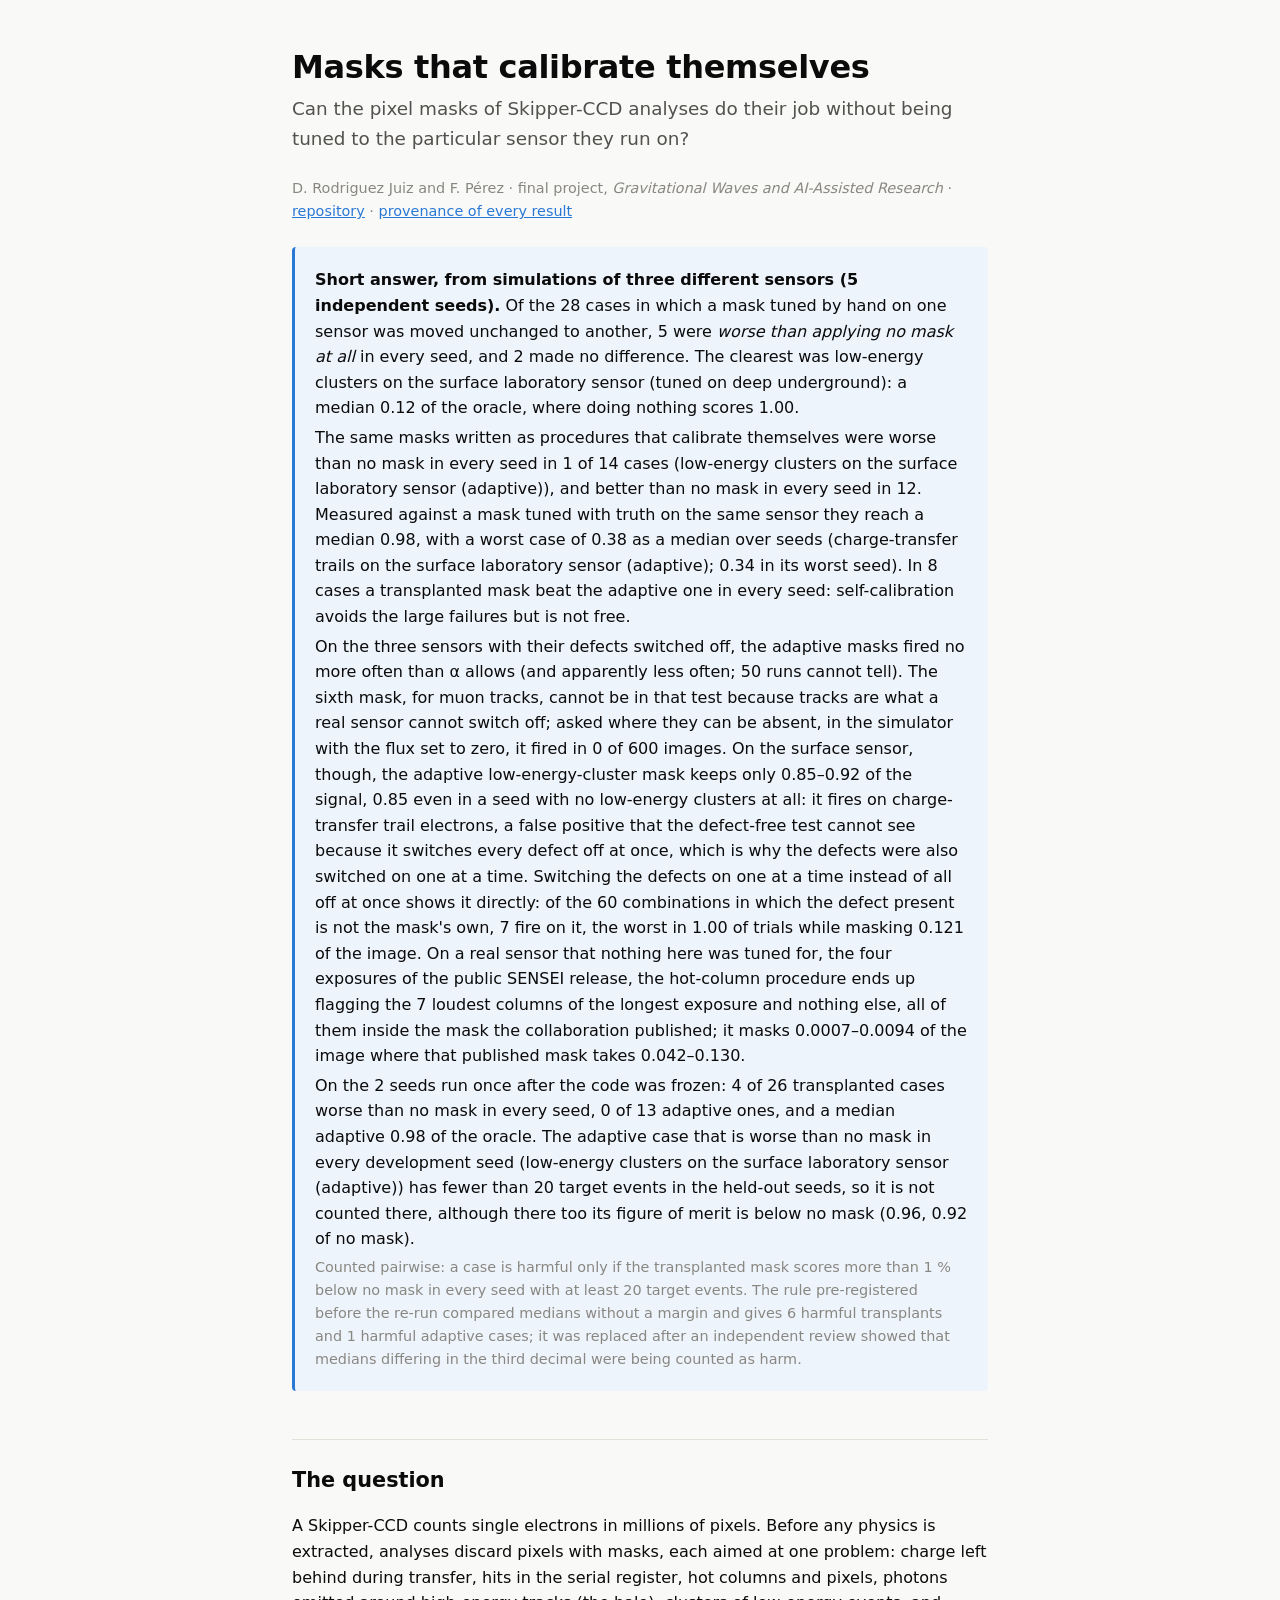
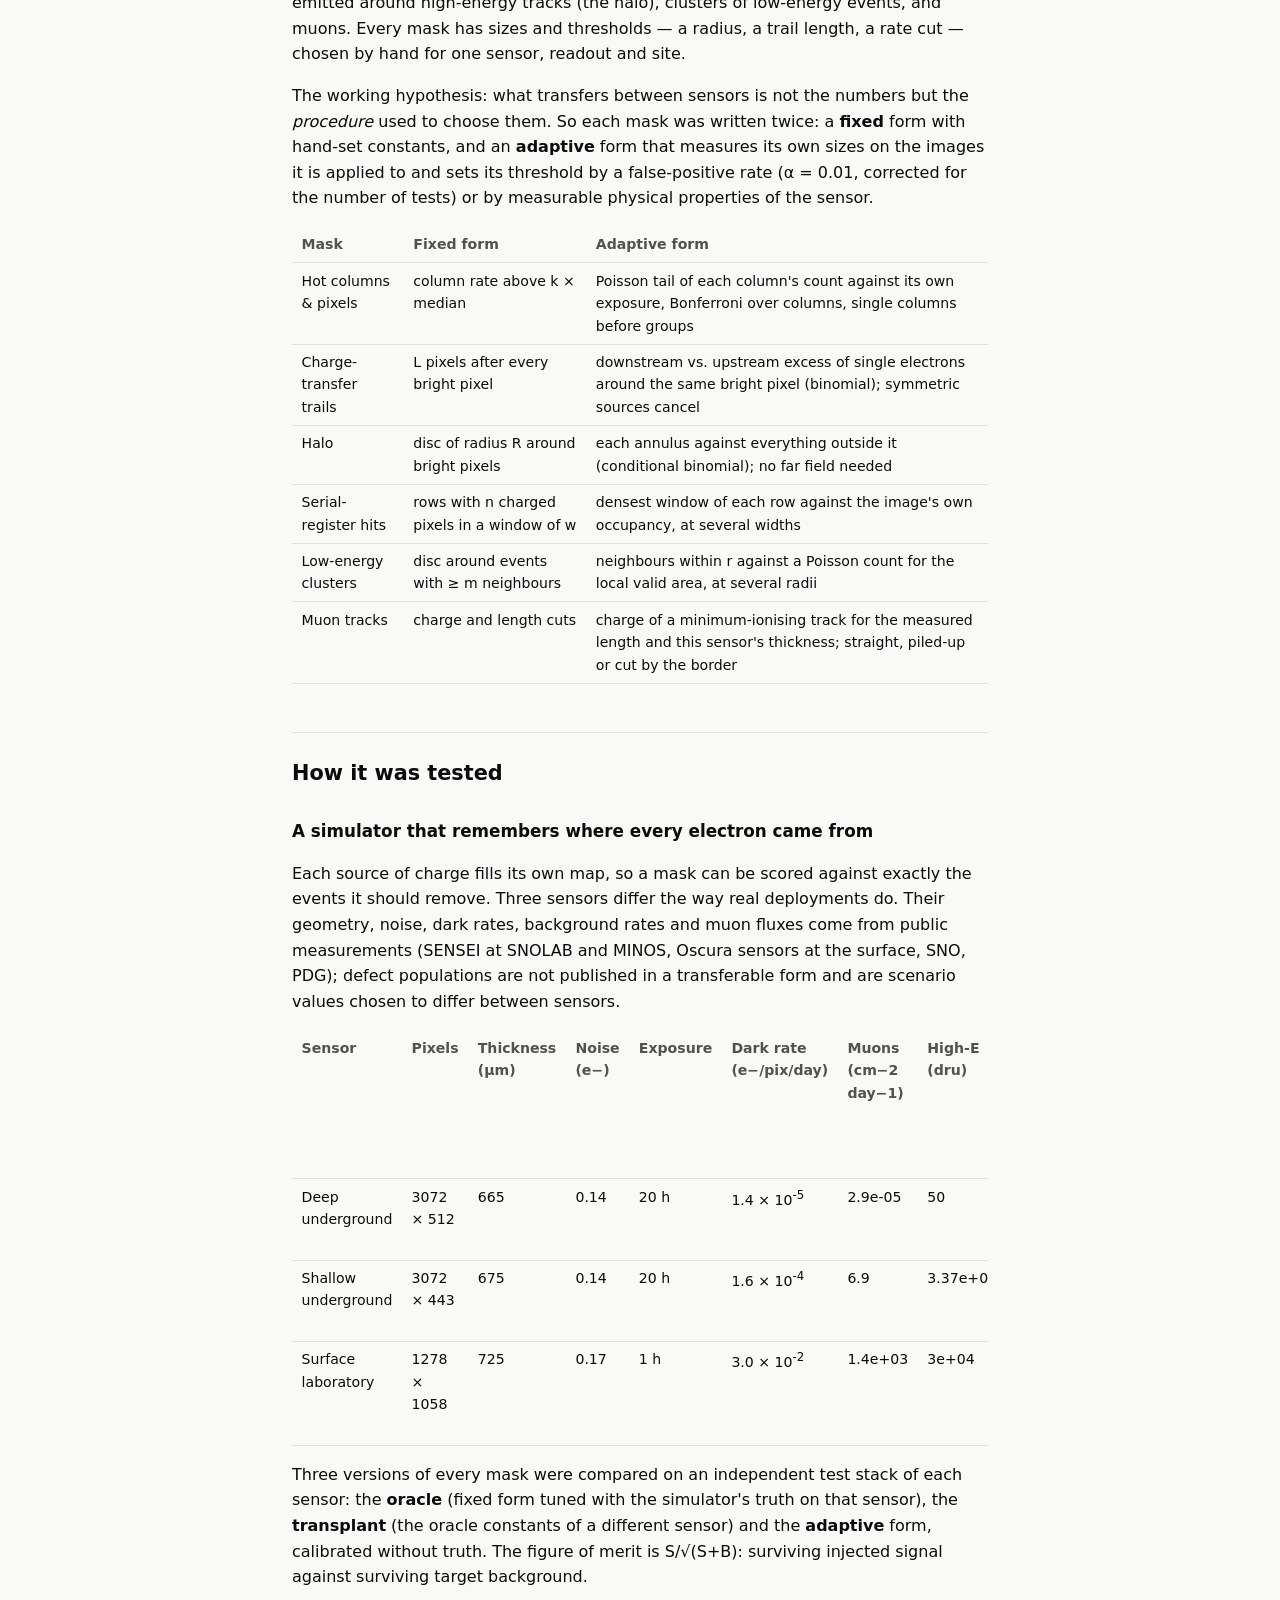
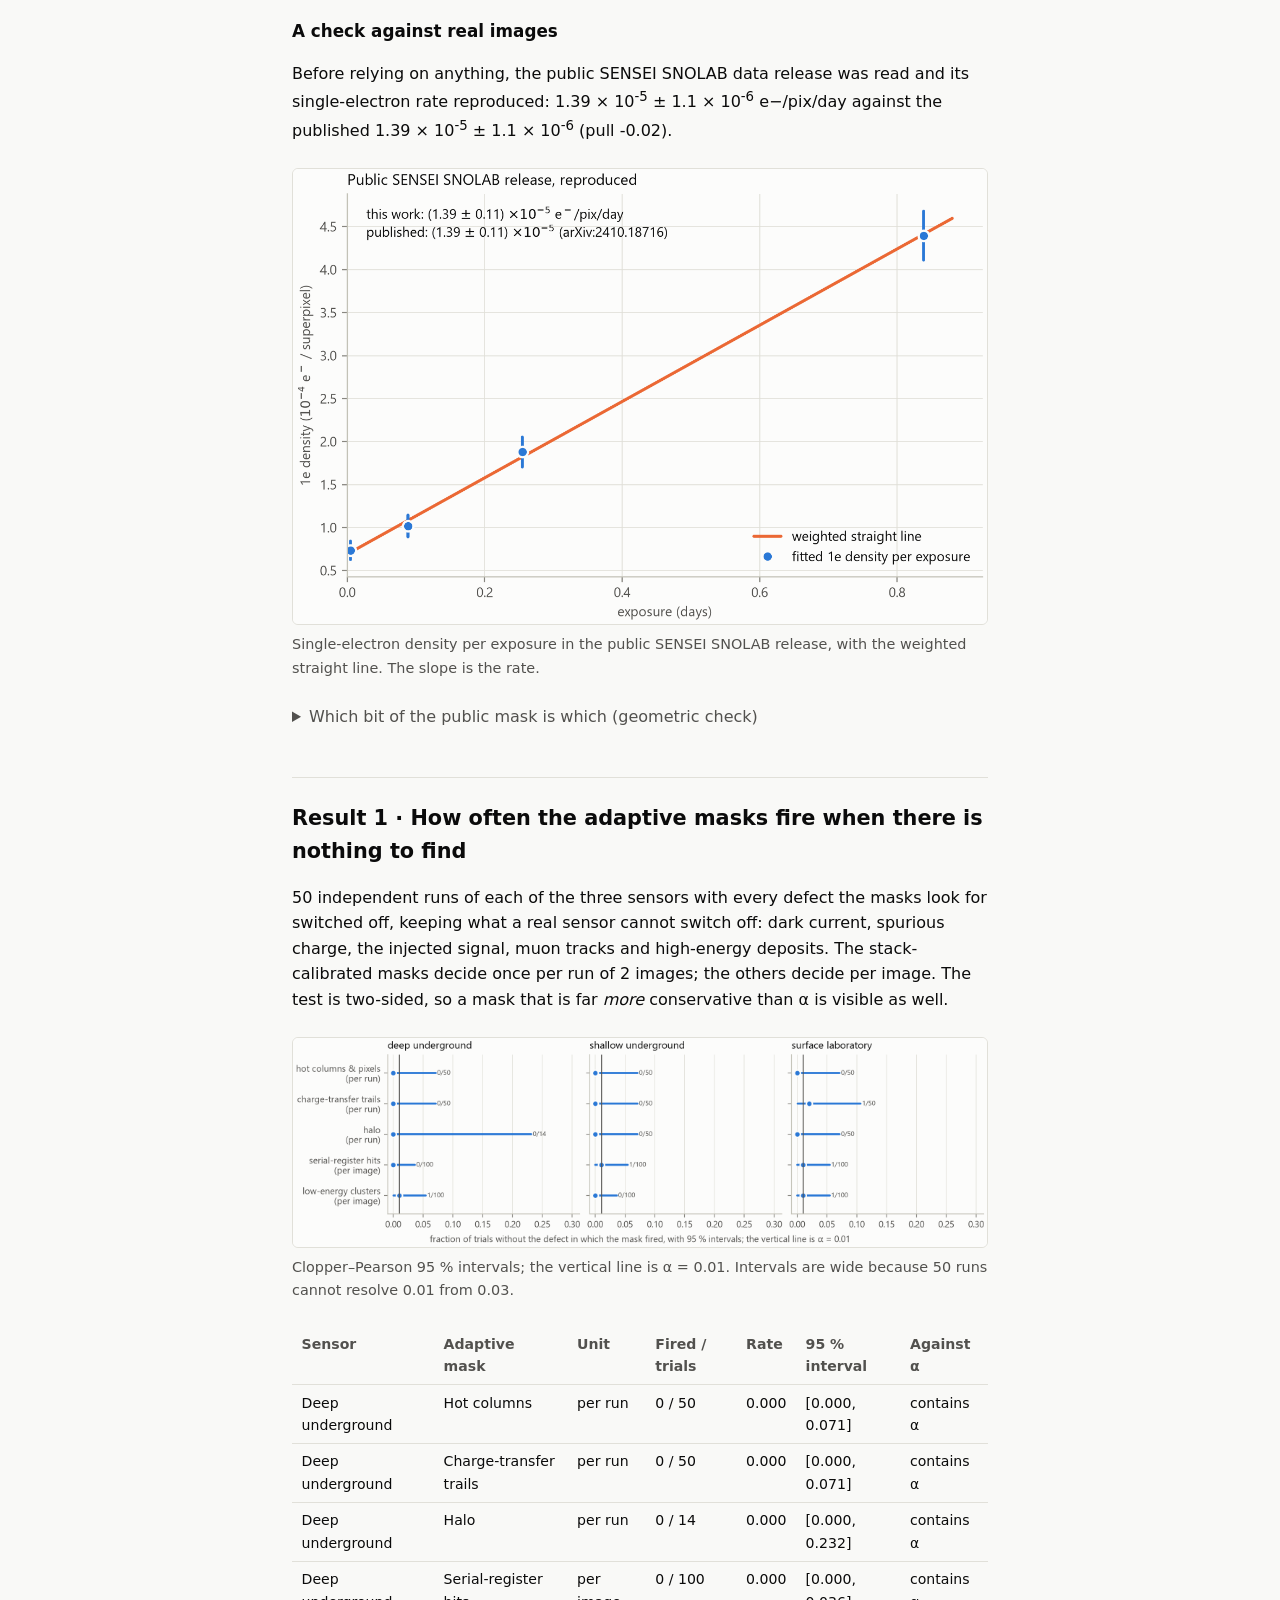
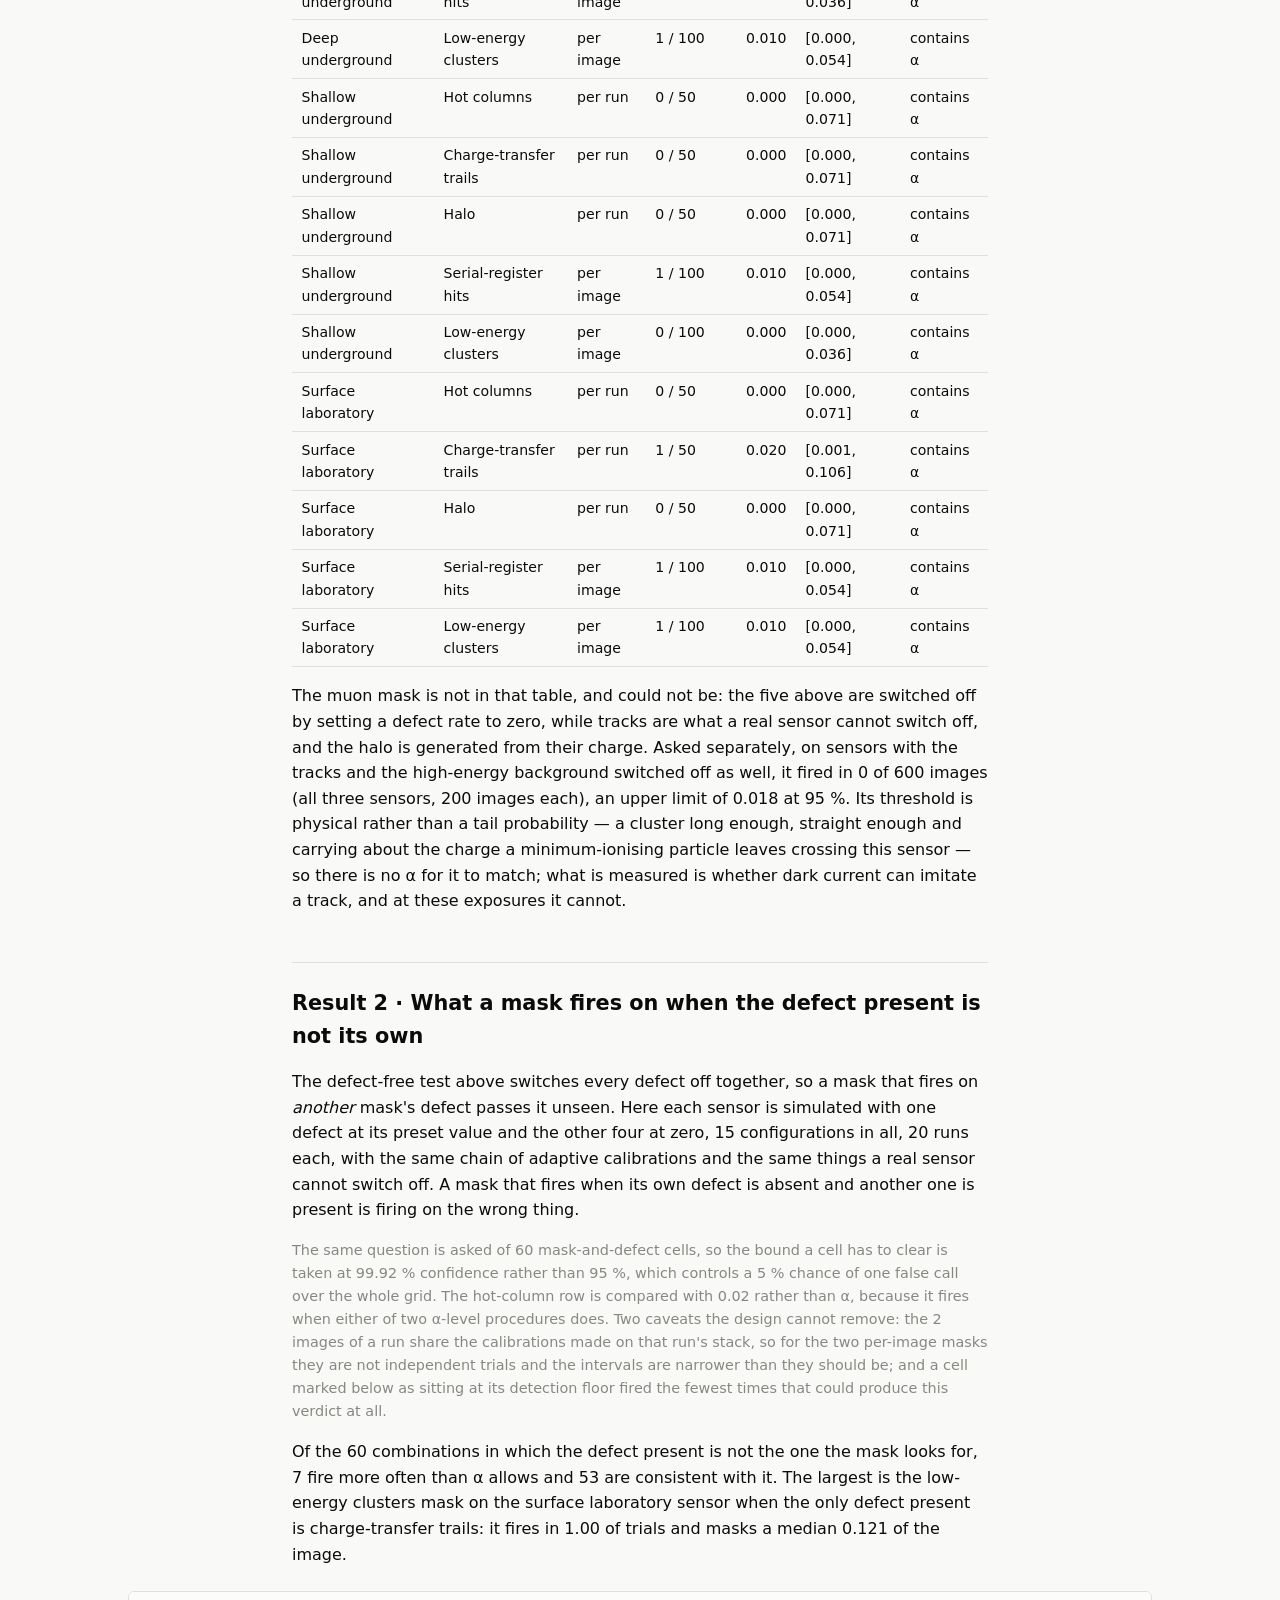
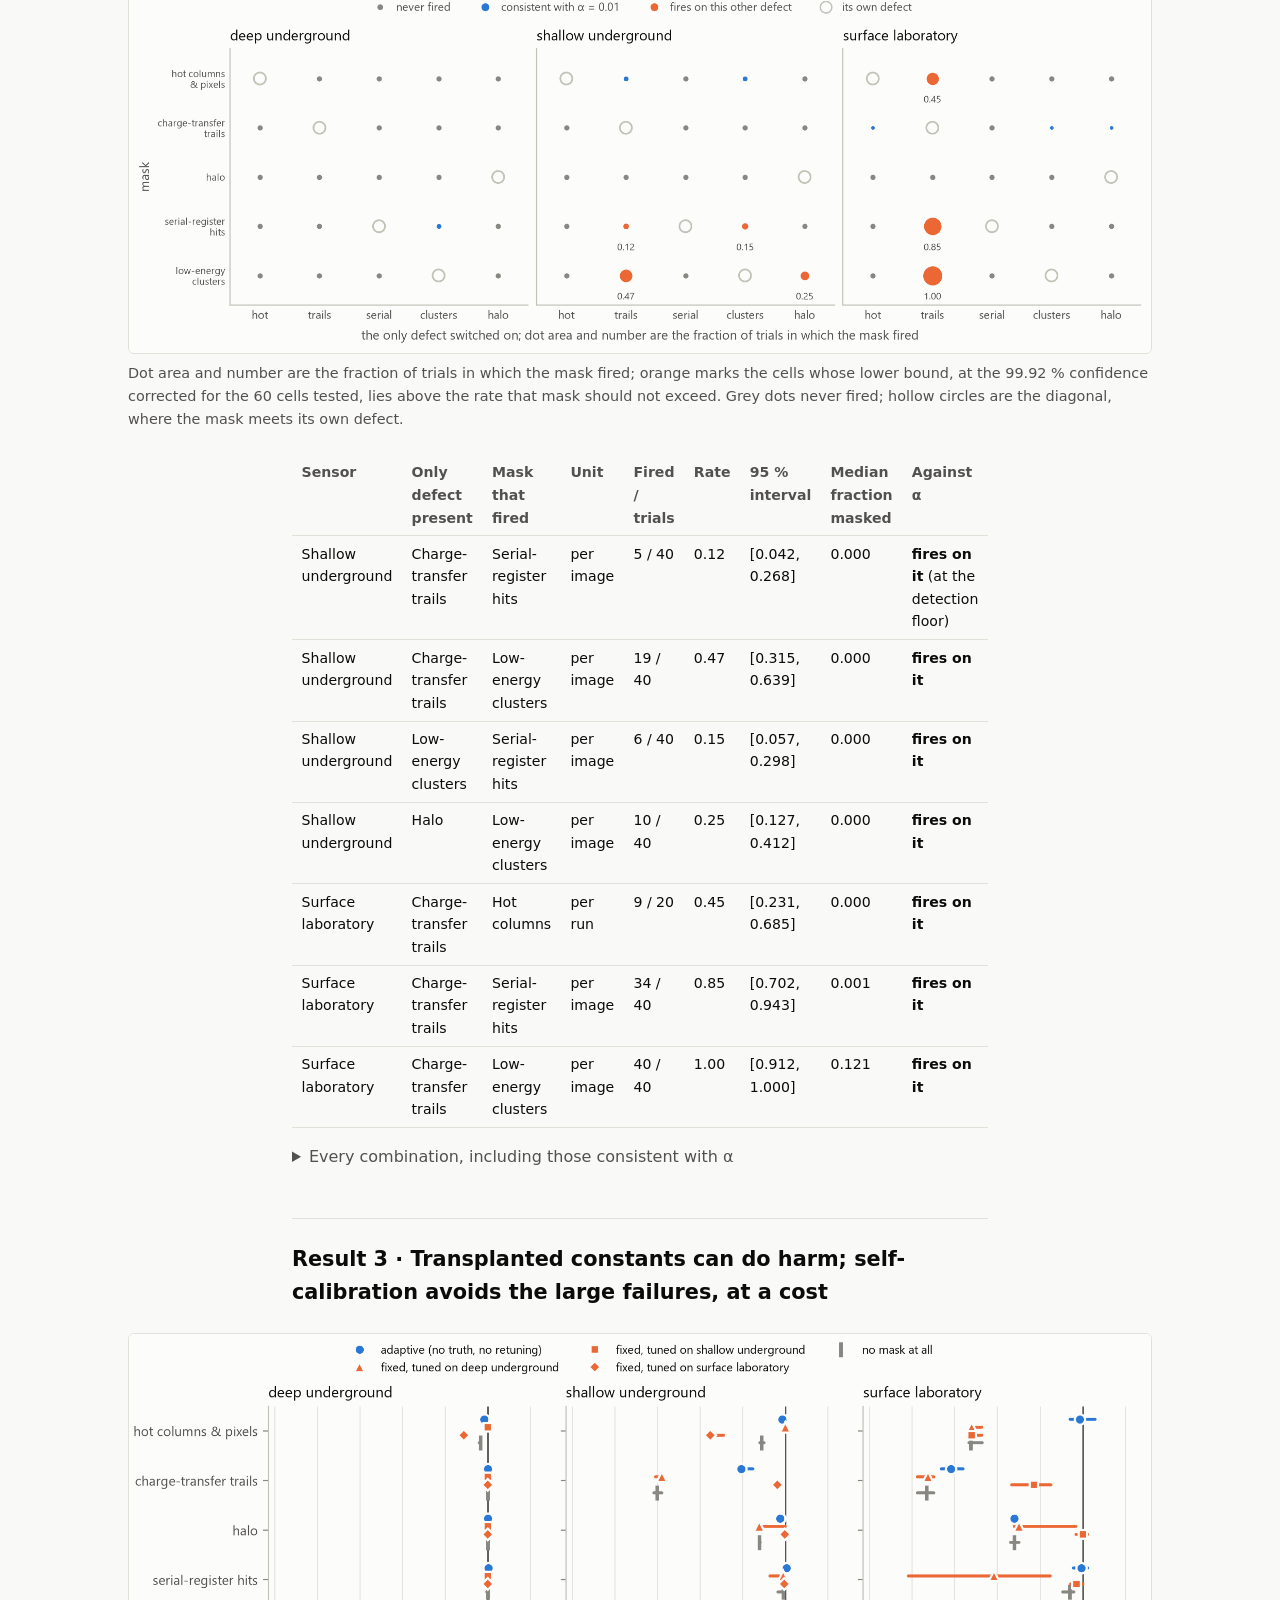
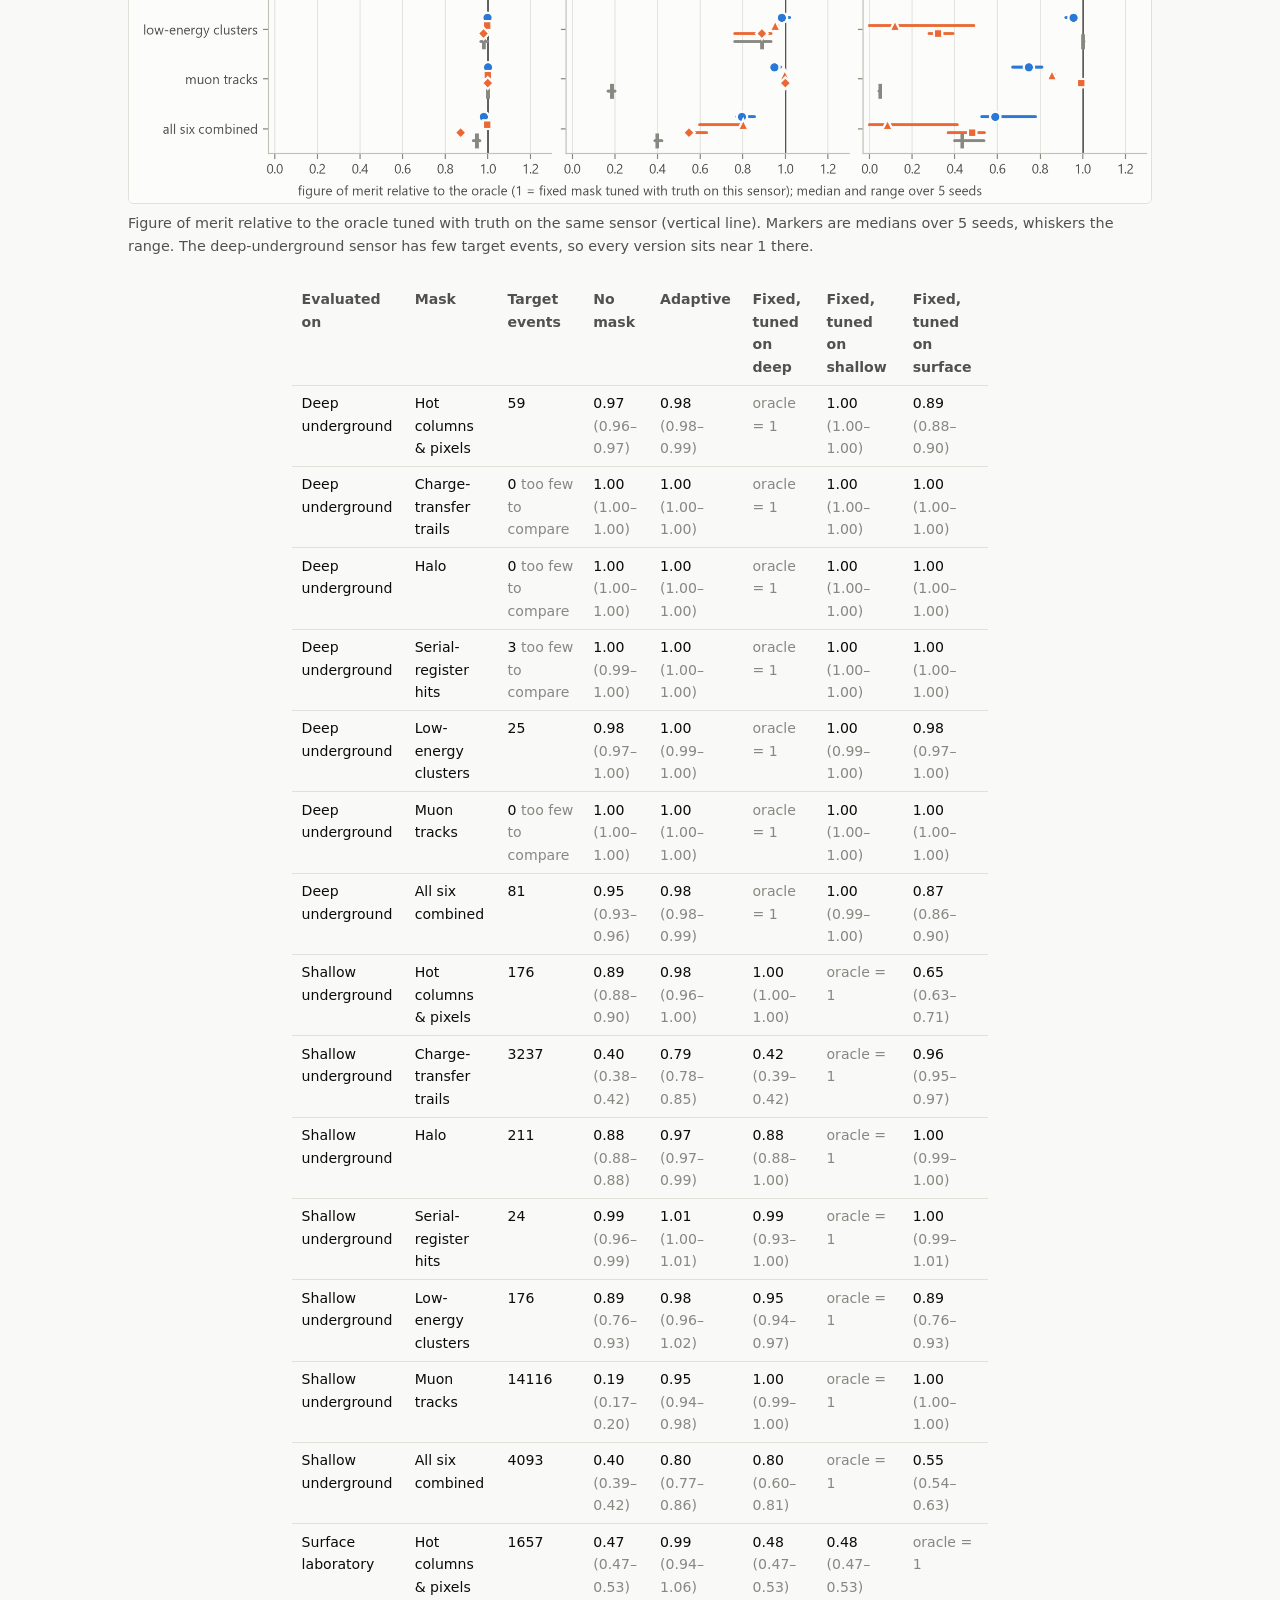
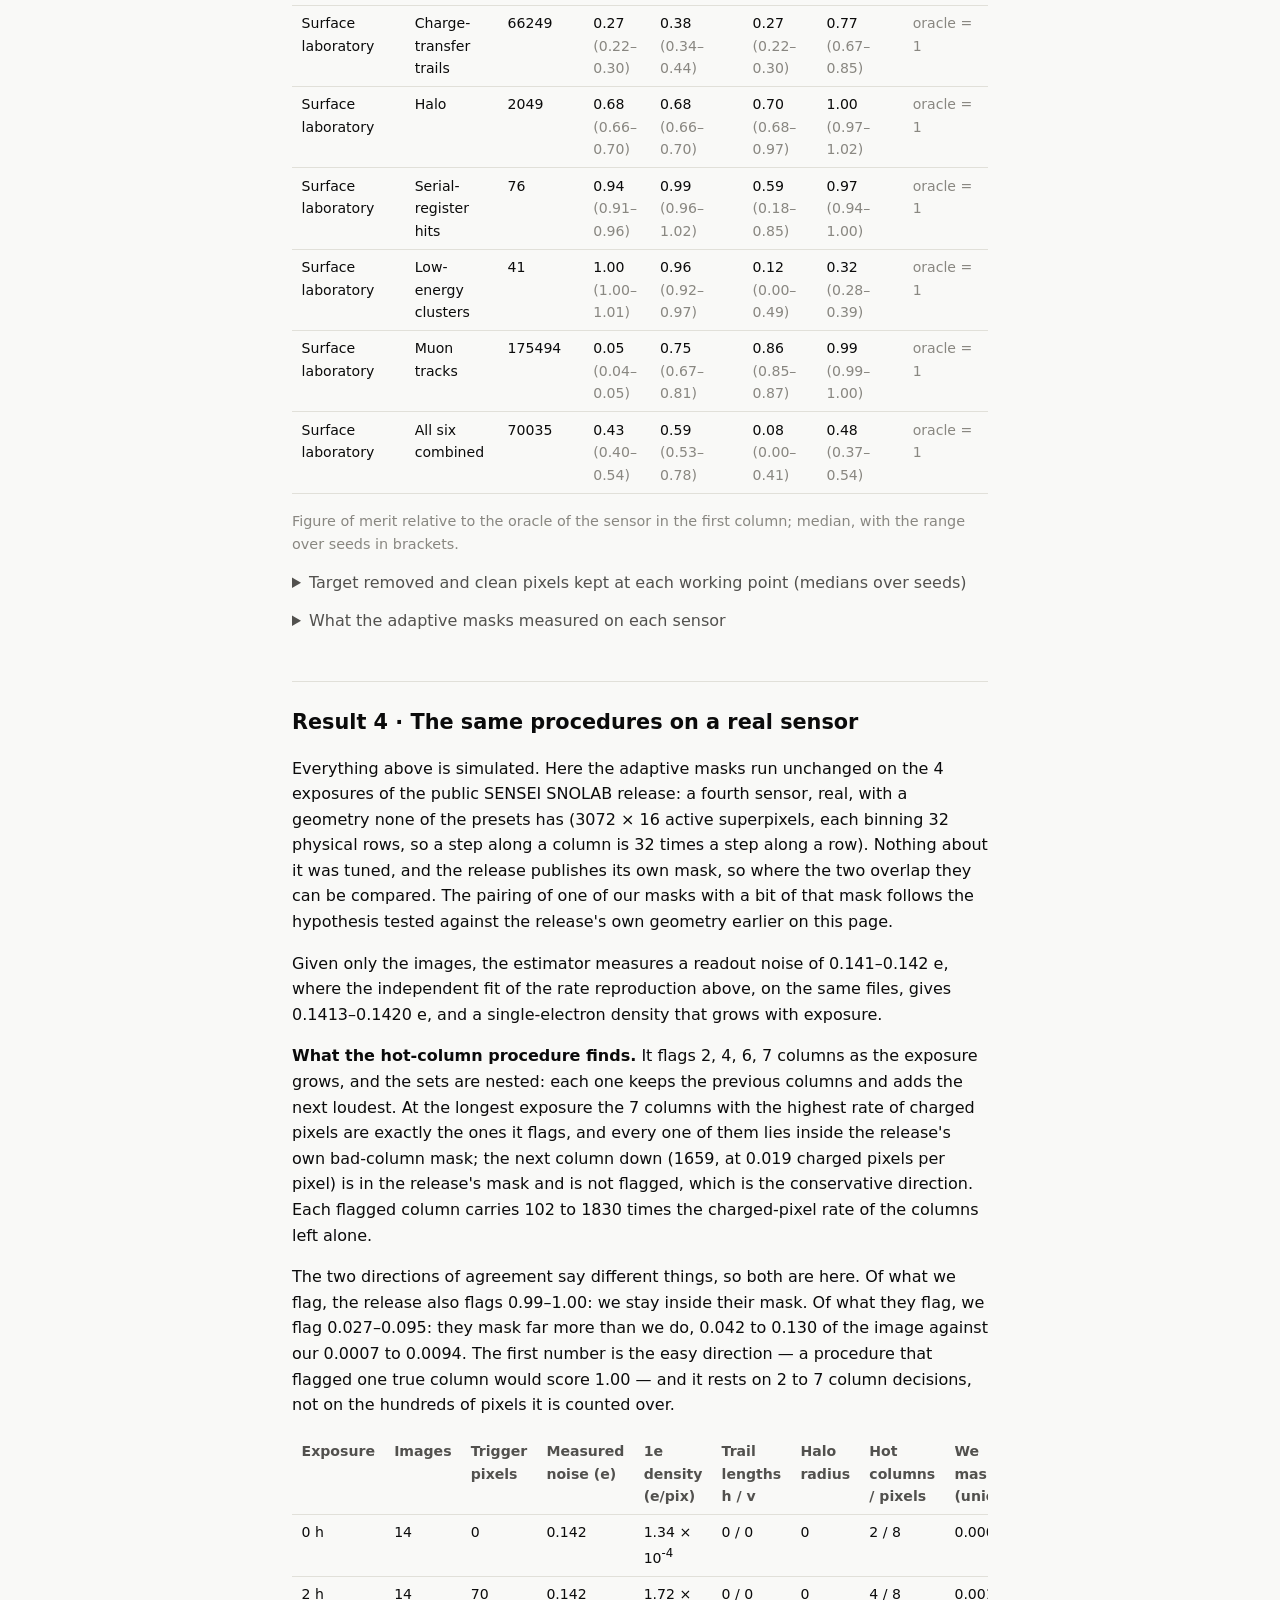
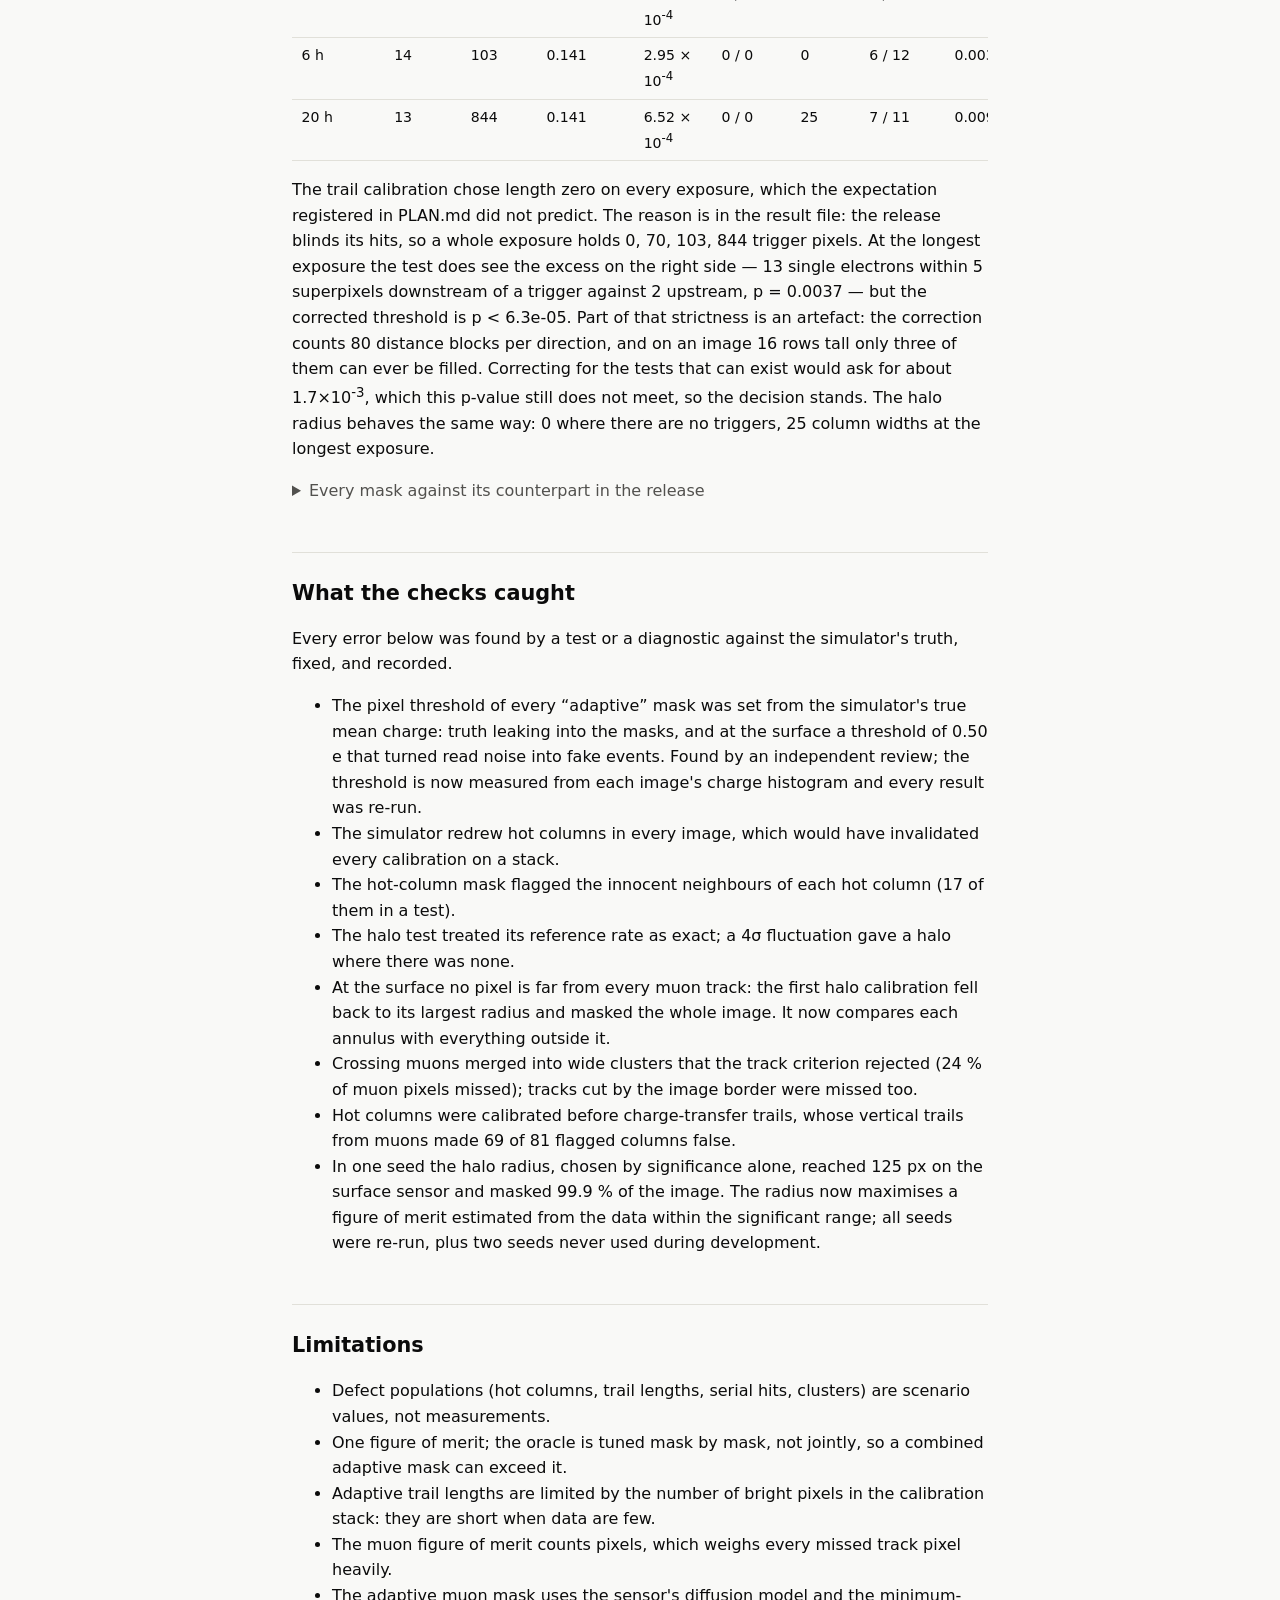
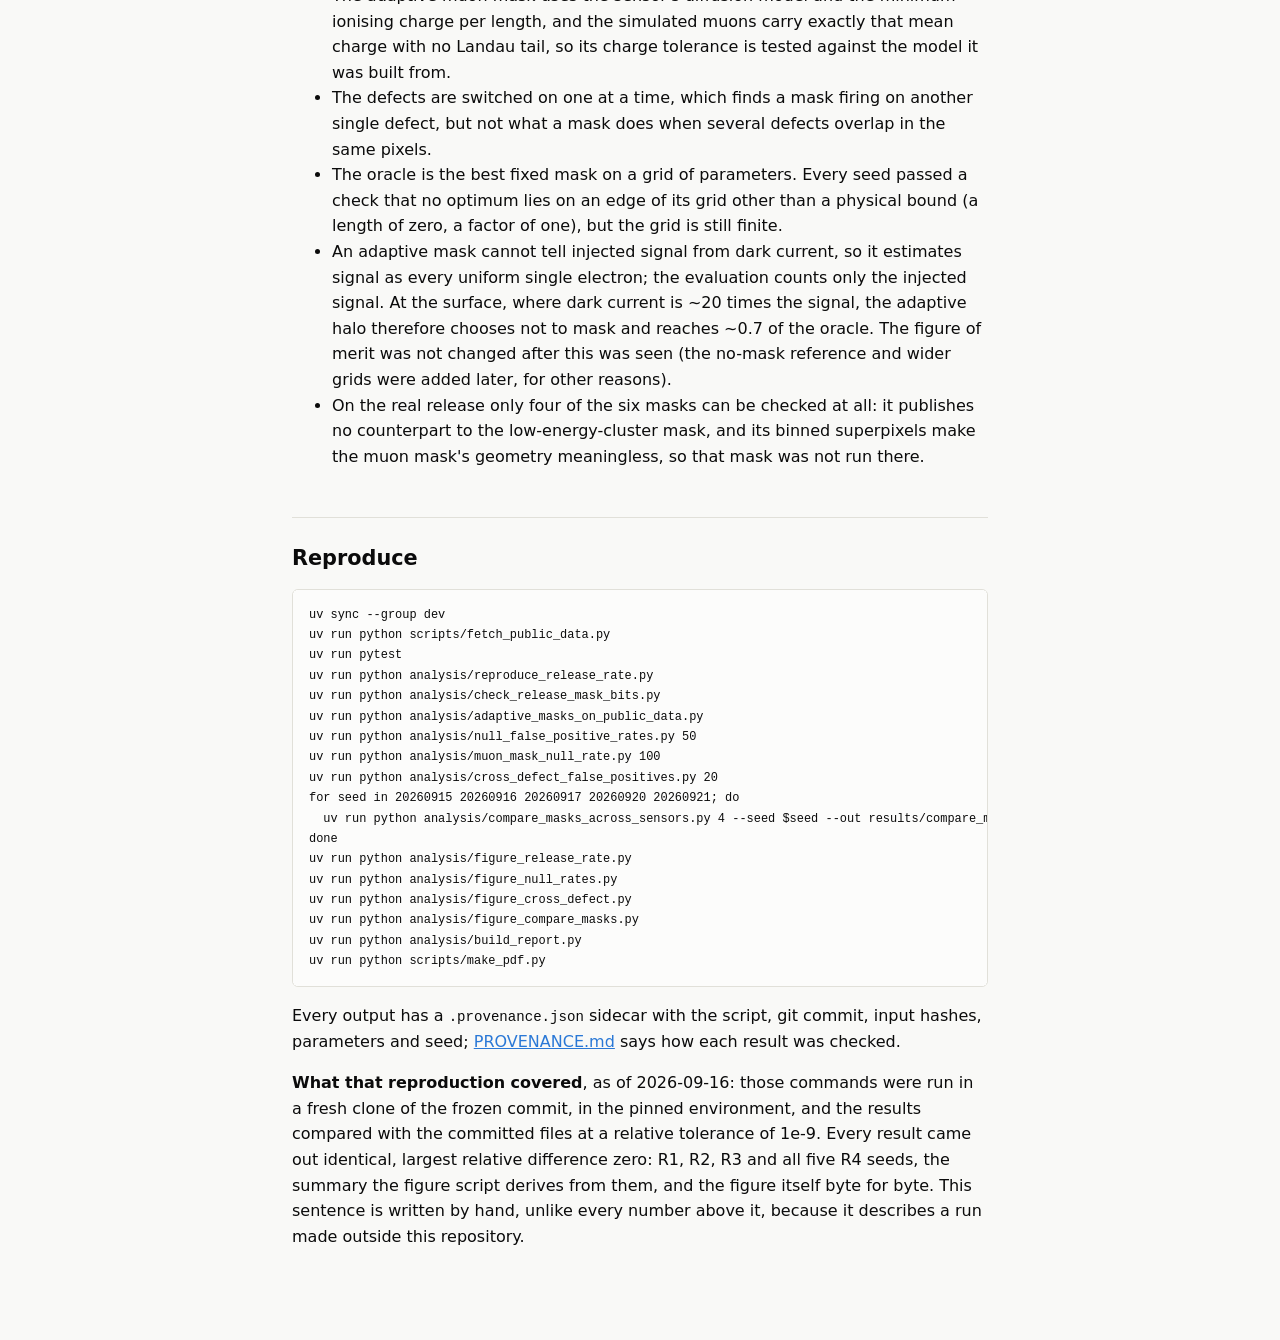
==== report/index.html @ 4a767f82 "The short answer includes the muon mask's null test Co-Authored-By: Claude Opus 5 <noreply@anthropic" ====
<!doctype html>
<html lang="en">
<head>
<meta charset="utf-8">
<meta name="viewport" content="width=device-width, initial-scale=1">
<title>Self-calibrating Skipper-CCD masks</title>
<style>
:root {
  --bg: #f9f9f7; --surface: #fcfcfb; --ink: #0b0b0b; --ink-2: #52514e; --muted: #898781;
  --rule: #e1e0d9; --accent: #2a78d6; --callout: #eef4fc;
  color-scheme: light;
}
@media (prefers-color-scheme: dark) {
  :root:not([data-theme="light"]) { --bg: #0d0d0d; --surface: #1a1a19; --ink: #ffffff; --ink-2: #c3c2b7;
    --muted: #898781; --rule: #2c2c2a; --accent: #3987e5; --callout: #16222f; color-scheme: dark; }
}
:root[data-theme="dark"] { --bg: #0d0d0d; --surface: #1a1a19; --ink: #ffffff; --ink-2: #c3c2b7;
  --muted: #898781; --rule: #2c2c2a; --accent: #3987e5; --callout: #16222f; color-scheme: dark; }
* { box-sizing: border-box; }
body { margin: 0; background: var(--bg); color: var(--ink);
  font: 16px/1.6 "Segoe UI", system-ui, -apple-system, "Helvetica Neue", sans-serif; }
main { max-width: 46rem; margin: 0 auto; padding-inline: 1.25rem; padding-block: 3rem 4rem; }
h1 { font-size: 2rem; line-height: 1.2; margin: 0 0 .5rem; letter-spacing: -0.01em; }
h2 { font-size: 1.3rem; margin: 3rem 0 .75rem; padding-top: 1.5rem; border-top: 1px solid var(--rule); }
h3 { font-size: 1.05rem; margin: 1.75rem 0 .5rem; }
p, li { color: var(--ink); }
.lede { font-size: 1.15rem; color: var(--ink-2); margin: 0 0 1.5rem; }
.meta { color: var(--muted); font-size: .9rem; }
.answer { background: var(--callout); border-left: 3px solid var(--accent); padding: 1rem 1.25rem;
  border-radius: 4px; margin: 1.5rem 0; }
.answer p { margin: .25rem 0; }
figure { margin: 1.5rem 0; }
figure img { width: 100%; height: auto; display: block; background: #fcfcfb; border-radius: 6px;
  border: 1px solid var(--rule); }
figcaption { color: var(--ink-2); font-size: .9rem; margin-top: .5rem; }
.wide { width: min(64rem, calc(100vw - 2.5rem)); margin-left: 50%; transform: translateX(-50%); }
.table-wrap { overflow-x: auto; margin: 1rem 0; }
table { border-collapse: collapse; width: 100%; font-size: .88rem; font-variant-numeric: tabular-nums; }
th, td { text-align: left; padding: .4rem .6rem; border-bottom: 1px solid var(--rule); vertical-align: top; }
th { color: var(--ink-2); font-weight: 600; }
.range { color: var(--muted); }
code { font-family: Consolas, "SFMono-Regular", Menlo, monospace; font-size: .88em; }
pre { background: var(--surface); border: 1px solid var(--rule); border-radius: 6px; padding: .9rem 1rem;
  overflow-x: auto; font-size: .85rem; line-height: 1.5; }
details { margin: .75rem 0; }
summary { cursor: pointer; color: var(--ink-2); }
a { color: var(--accent); }
@media print {
  body { background: #fff; font-size: 11pt; }
  main { max-width: none; padding: 0; }
  .wide { width: 100%; margin-left: 0; transform: none; }
  figure, table, .answer { break-inside: avoid; }
  h2 { break-after: avoid; }
  details { display: block; }
  details > summary { display: none; }
  @page { margin: 16mm 14mm; }
}
</style>
</head>
<body>
<main>
<header>
<h1>Masks that calibrate themselves</h1>
<p class="lede">Can the pixel masks of Skipper-CCD analyses do their job without being tuned to the particular sensor they run on?</p>
<p class="meta">D. Rodriguez Juiz and F. P&eacute;rez &middot; final project, <em>Gravitational Waves and AI-Assisted Research</em> &middot;
<a href="https://github.com/delfinarj/GW-AI-final-project">repository</a> &middot; <a href="https://github.com/delfinarj/GW-AI-final-project/blob/main/PROVENANCE.md">provenance of every result</a></p>
</header>

<div class="answer">
<p><strong>Short answer, from simulations of three different sensors (5 independent seeds).</strong>
Of the 28 cases in which a mask tuned by hand on one sensor was moved unchanged to another,
5 were <em>worse than applying no mask at all</em> in every seed, and
2 made no difference. The clearest was low-energy clusters on the surface laboratory sensor (tuned on deep underground): a median 0.12 of the oracle, where doing nothing scores 1.00.</p>
<p>The same masks written as procedures that calibrate themselves were worse than no mask in every seed in 1 of 14 cases (low-energy clusters on the surface laboratory sensor (adaptive)), and better than no mask in every seed in 12. Measured against
a mask tuned with truth on the same sensor they reach a median 0.98, with a worst
case of 0.38 as a median over seeds (charge-transfer trails on the surface laboratory sensor (adaptive); 0.34 in its worst seed). In 8 cases a transplanted mask beat the adaptive one in every
seed: self-calibration avoids the large failures but is not free.</p>
<p>On the three sensors with their defects switched off, the adaptive masks fired no more often than
&alpha; allows (and apparently less often; 50 runs cannot tell). The sixth mask, for muon tracks, cannot be in that test because tracks are what a real sensor cannot switch off; asked where they can be absent, in the simulator with the flux set to zero, it fired in 0 of 600 images. On the surface sensor, though, the adaptive low-energy-cluster mask keeps only 0.85&ndash;0.92 of the signal, 0.85 even in a seed with no low-energy clusters at all: it fires on charge-transfer trail electrons, a false positive that the defect-free test cannot see because it switches every defect off at once, which is why the defects were also switched on one at a time. Switching the defects on one at a time instead of all off at once shows it directly: of the 60 combinations in which the defect present is not the mask's own, 7 fire on it, the worst in 1.00 of trials while masking 0.121 of the image. On a real sensor that nothing here was tuned for, the four exposures of the public SENSEI release, the hot-column procedure ends up flagging the 7 loudest columns of the longest exposure and nothing else, all of them inside the mask the collaboration published; it masks 0.0007&ndash;0.0094 of the image where that published mask takes 0.042&ndash;0.130.</p>
<p>On the 2 seeds run once after the code was frozen: 4 of 26 transplanted cases worse than no mask in every seed, 0 of 13 adaptive ones, and a median adaptive 0.98 of the oracle. The adaptive case that is worse than no mask in every development seed (low-energy clusters on the surface laboratory sensor (adaptive)) has fewer than 20 target events in the held-out seeds, so it is not counted there, although there too its figure of merit is below no mask (0.96, 0.92 of no mask).</p>
<p class="meta">Counted pairwise: a case is harmful only if the transplanted mask scores more than 1 % below no mask in every seed with at least 20 target events. The rule pre-registered before the re-run compared medians without a margin and gives 6 harmful transplants and 1 harmful adaptive cases; it was replaced after an independent review showed that medians differing in the third decimal were being counted as harm.</p>
</div>

<h2>The question</h2>
<p>A Skipper-CCD counts single electrons in millions of pixels. Before any physics is extracted, analyses discard pixels
with masks, each aimed at one problem: charge left behind during transfer, hits in the serial register, hot columns and
pixels, photons emitted around high-energy tracks (the halo), clusters of low-energy events, and muons. Every mask has sizes
and thresholds &mdash; a radius, a trail length, a rate cut &mdash; chosen by hand for one sensor, readout and site.</p>
<p>The working hypothesis: what transfers between sensors is not the numbers but the <em>procedure</em> used to choose
them. So each mask was written twice: a <strong>fixed</strong> form with hand-set constants, and an <strong>adaptive</strong>
form that measures its own sizes on the images it is applied to and sets its threshold by a false-positive rate
(&alpha; = 0.01, corrected for the number of tests) or by measurable physical properties of the sensor.</p>
<div class='table-wrap'><table class=''><thead><tr><th scope='col'>Mask</th><th scope='col'>Fixed form</th><th scope='col'>Adaptive form</th></tr></thead><tbody><tr><td>Hot columns & pixels</td><td>column rate above k &times; median</td><td>Poisson tail of each column's count against its own exposure, Bonferroni over columns, single columns before groups</td></tr><tr><td>Charge-transfer trails</td><td>L pixels after every bright pixel</td><td>downstream vs. upstream excess of single electrons around the same bright pixel (binomial); symmetric sources cancel</td></tr><tr><td>Halo</td><td>disc of radius R around bright pixels</td><td>each annulus against everything outside it (conditional binomial); no far field needed</td></tr><tr><td>Serial-register hits</td><td>rows with n charged pixels in a window of w</td><td>densest window of each row against the image's own occupancy, at several widths</td></tr><tr><td>Low-energy clusters</td><td>disc around events with &ge; m neighbours</td><td>neighbours within r against a Poisson count for the local valid area, at several radii</td></tr><tr><td>Muon tracks</td><td>charge and length cuts</td><td>charge of a minimum-ionising track for the measured length and this sensor's thickness; straight, piled-up or cut by the border</td></tr></tbody></table></div>

<h2>How it was tested</h2>
<h3>A simulator that remembers where every electron came from</h3>
<p>Each source of charge fills its own map, so a mask can be scored against exactly the events it should remove.
Three sensors differ the way real deployments do. Their geometry, noise, dark rates, background rates and muon fluxes come
from public measurements (SENSEI at SNOLAB and MINOS, Oscura sensors at the surface, SNO, PDG); defect populations are not
published in a transferable form and are scenario values chosen to differ between sensors.</p>
<div class='table-wrap'><table class=''><thead><tr><th scope='col'>Sensor</th><th scope='col'>Pixels</th><th scope='col'>Thickness (&micro;m)</th><th scope='col'>Noise (e&minus;)</th><th scope='col'>Exposure</th><th scope='col'>Dark rate (e&minus;/pix/day)</th><th scope='col'>Muons (cm&minus;2 day&minus;1)</th><th scope='col'>High-E (dru)</th><th scope='col'>Halo &micro;m / trail px / hot cols</th></tr></thead><tbody><tr><td>Deep underground</td><td>3072 &times; 512</td><td>665</td><td>0.14</td><td>20 h</td><td>1.4 &times; 10<sup>-5</sup></td><td>2.9e-05</td><td>50</td><td>100 / 30 / 4</td></tr><tr><td>Shallow underground</td><td>3072 &times; 443</td><td>675</td><td>0.14</td><td>20 h</td><td>1.6 &times; 10<sup>-4</sup></td><td>6.9</td><td>3.37e+03</td><td>150 / 60 / 10</td></tr><tr><td>Surface laboratory</td><td>1278 &times; 1058</td><td>725</td><td>0.17</td><td>1 h</td><td>3.0 &times; 10<sup>-2</sup></td><td>1.4e+03</td><td>3e+04</td><td>250 / 100 / 25</td></tr></tbody></table></div>
<p>Three versions of every mask were compared on an independent test stack of each sensor: the <strong>oracle</strong>
(fixed form tuned with the simulator's truth on that sensor), the <strong>transplant</strong> (the oracle constants of a
different sensor) and the <strong>adaptive</strong> form, calibrated without truth. The figure of merit is S/&radic;(S+B):
surviving injected signal against surviving target background.</p>

<h3>A check against real images</h3>
<p>Before relying on anything, the public SENSEI SNOLAB data release was read and its single-electron rate reproduced:
1.39 &times; 10<sup>-5</sup> &plusmn; 1.1 &times; 10<sup>-6</sup> e&minus;/pix/day against the published
1.39 &times; 10<sup>-5</sup> &plusmn; 1.1 &times; 10<sup>-6</sup> (pull -0.02).</p>
<figure><img src='figures/release_rate.png' alt='Single-electron density against exposure for four exposures of the public SENSEI release, on a straight line whose slope reproduces the published rate.' loading='lazy'><figcaption>Single-electron density per exposure in the public SENSEI SNOLAB release, with the weighted straight line. The slope is the rate.</figcaption></figure>
<details><summary>Which bit of the public mask is which (geometric check)</summary>
<p>The release names its masks but not their bits. Each mask leaves a signature independent of its parameters; the bit
order was checked against them. The noisy-row bit never appears in the active area, so it is not verified.</p>
<div class='table-wrap'><table class=''><thead><tr><th scope='col'>Bit</th><th scope='col'>Name (hypothesis)</th><th scope='col'>Fraction in whole columns</th><th scope='col'>Bright pixel upstream / only downstream</th><th scope='col'>Median distance to &gt;100 e (px)</th></tr></thead><tbody><tr><td>0x1</td><td>neighbour</td><td>0.06</td><td>0.15 / 0.06</td><td>inf</td></tr><tr><td>0x4</td><td>bleeding</td><td>0.05</td><td>1.00 / 0.00</td><td>104</td></tr><tr><td>0x8</td><td>halo</td><td>0.00</td><td>0.20 / 0.18</td><td>51</td></tr><tr><td>0x10</td><td>crosstalk</td><td>0.01</td><td>0.07 / 0.00</td><td>inf</td></tr><tr><td>0x40</td><td>edge</td><td>1.00</td><td>0.02 / 0.04</td><td>inf</td></tr><tr><td>0x200</td><td>bad pixel</td><td>0.00</td><td>0.04 / 0.01</td><td>inf</td></tr><tr><td>0x400</td><td>bad column</td><td>1.00</td><td>0.04 / 0.02</td><td>inf</td></tr></tbody></table></div>
</details>

<h2>Result 1 &middot; How often the adaptive masks fire when there is nothing to find</h2>
<p>50 independent runs of each of the three sensors with every defect the masks look for switched
off, keeping what a real sensor cannot switch off: dark current, spurious charge, the injected signal, muon tracks
and high-energy deposits. The stack-calibrated masks decide once per run of 2 images; the
others decide per image. The test is two-sided, so a mask that is far <em>more</em> conservative than &alpha; is
visible as well.</p>
<figure><img src='figures/null_rates.png' alt='For each sensor and mask, the fraction of trials without the defect in which the mask fired, with 95 percent intervals, against alpha equal to 0.01.' loading='lazy'><figcaption>Clopper&ndash;Pearson 95 % intervals; the vertical line is &alpha; = 0.01. Intervals are wide because 50 runs cannot resolve 0.01 from 0.03.</figcaption></figure>
<div class='table-wrap'><table class=''><thead><tr><th scope='col'>Sensor</th><th scope='col'>Adaptive mask</th><th scope='col'>Unit</th><th scope='col'>Fired / trials</th><th scope='col'>Rate</th><th scope='col'>95 % interval</th><th scope='col'>Against &alpha;</th></tr></thead><tbody><tr><td>Deep underground</td><td>Hot columns</td><td>per run</td><td>0 / 50</td><td>0.000</td><td>[0.000, 0.071]</td><td>contains &alpha;</td></tr><tr><td>Deep underground</td><td>Charge-transfer trails</td><td>per run</td><td>0 / 50</td><td>0.000</td><td>[0.000, 0.071]</td><td>contains &alpha;</td></tr><tr><td>Deep underground</td><td>Halo</td><td>per run</td><td>0 / 14</td><td>0.000</td><td>[0.000, 0.232]</td><td>contains &alpha;</td></tr><tr><td>Deep underground</td><td>Serial-register hits</td><td>per image</td><td>0 / 100</td><td>0.000</td><td>[0.000, 0.036]</td><td>contains &alpha;</td></tr><tr><td>Deep underground</td><td>Low-energy clusters</td><td>per image</td><td>1 / 100</td><td>0.010</td><td>[0.000, 0.054]</td><td>contains &alpha;</td></tr><tr><td>Shallow underground</td><td>Hot columns</td><td>per run</td><td>0 / 50</td><td>0.000</td><td>[0.000, 0.071]</td><td>contains &alpha;</td></tr><tr><td>Shallow underground</td><td>Charge-transfer trails</td><td>per run</td><td>0 / 50</td><td>0.000</td><td>[0.000, 0.071]</td><td>contains &alpha;</td></tr><tr><td>Shallow underground</td><td>Halo</td><td>per run</td><td>0 / 50</td><td>0.000</td><td>[0.000, 0.071]</td><td>contains &alpha;</td></tr><tr><td>Shallow underground</td><td>Serial-register hits</td><td>per image</td><td>1 / 100</td><td>0.010</td><td>[0.000, 0.054]</td><td>contains &alpha;</td></tr><tr><td>Shallow underground</td><td>Low-energy clusters</td><td>per image</td><td>0 / 100</td><td>0.000</td><td>[0.000, 0.036]</td><td>contains &alpha;</td></tr><tr><td>Surface laboratory</td><td>Hot columns</td><td>per run</td><td>0 / 50</td><td>0.000</td><td>[0.000, 0.071]</td><td>contains &alpha;</td></tr><tr><td>Surface laboratory</td><td>Charge-transfer trails</td><td>per run</td><td>1 / 50</td><td>0.020</td><td>[0.001, 0.106]</td><td>contains &alpha;</td></tr><tr><td>Surface laboratory</td><td>Halo</td><td>per run</td><td>0 / 50</td><td>0.000</td><td>[0.000, 0.071]</td><td>contains &alpha;</td></tr><tr><td>Surface laboratory</td><td>Serial-register hits</td><td>per image</td><td>1 / 100</td><td>0.010</td><td>[0.000, 0.054]</td><td>contains &alpha;</td></tr><tr><td>Surface laboratory</td><td>Low-energy clusters</td><td>per image</td><td>1 / 100</td><td>0.010</td><td>[0.000, 0.054]</td><td>contains &alpha;</td></tr></tbody></table></div>
<p>The muon mask is not in that table, and could not be: the five above are switched off by setting a defect rate to zero, while tracks are what a real sensor cannot switch off, and the halo is generated from their charge. Asked separately, on sensors with the tracks and the high-energy background switched off as well, it fired in 0 of 600 images (all three sensors, 200 images each), an upper limit of 0.018 at 95 %. Its threshold is physical rather than a tail probability &mdash; a cluster long enough, straight enough and carrying about the charge a minimum-ionising particle leaves crossing this sensor &mdash; so there is no &alpha; for it to match; what is measured is whether dark current can imitate a track, and at these exposures it cannot.</p>

<h2>Result 2 &middot; What a mask fires on when the defect present is not its own</h2>
<p>The defect-free test above switches every defect off together, so a mask that fires on <em>another</em> mask's defect passes it
unseen. Here each sensor is simulated with one defect at its preset value and the other four at zero,
15 configurations in all, 20 runs each, with the same chain of adaptive
calibrations and the same things a real sensor cannot switch off. A mask that fires when its own defect is absent
and another one is present is firing on the wrong thing.</p>
<p class="meta">The same question is asked of 60 mask-and-defect cells, so the bound a cell has
to clear is taken at 99.92 % confidence rather than 95 %, which
controls a 5 % chance of one false call over the whole grid. The hot-column row
is compared with 0.02 rather than &alpha;, because it fires when either of two &alpha;-level
procedures does. Two caveats the design cannot remove: the 2 images of a run share the
calibrations made on that run's stack, so for the two per-image masks they are not independent trials and the
intervals are narrower than they should be; and a cell marked below as sitting at its detection floor fired the
fewest times that could produce this verdict at all.</p>
<p>Of the 60 combinations in which the defect present is not the one the mask looks for, 7 fire more often than &alpha; allows and 53 are consistent with it. The largest is the low-energy clusters mask on the surface laboratory sensor when the only defect present is charge-transfer trails: it fires in 1.00 of trials and masks a median 0.121 of the image.</p>
<div class="wide">
<figure><img src='figures/cross_defect.png' alt='For each sensor, a grid of masks against the single defect switched on, with the fraction of trials in which each mask fired.' loading='lazy'><figcaption>Dot area and number are the fraction of trials in which the mask fired; orange marks the cells whose lower bound, at the 99.92 % confidence corrected for the 60 cells tested, lies above the rate that mask should not exceed. Grey dots never fired; hollow circles are the diagonal, where the mask meets its own defect.</figcaption></figure>
</div>
<div class='table-wrap'><table class=''><thead><tr><th scope='col'>Sensor</th><th scope='col'>Only defect present</th><th scope='col'>Mask that fired</th><th scope='col'>Unit</th><th scope='col'>Fired / trials</th><th scope='col'>Rate</th><th scope='col'>95 % interval</th><th scope='col'>Median fraction masked</th><th scope='col'>Against &alpha;</th></tr></thead><tbody><tr><td>Shallow underground</td><td>Charge-transfer trails</td><td>Serial-register hits</td><td>per image</td><td>5 / 40</td><td>0.12</td><td>[0.042, 0.268]</td><td>0.000</td><td><strong>fires on it</strong> (at the detection floor)</td></tr><tr><td>Shallow underground</td><td>Charge-transfer trails</td><td>Low-energy clusters</td><td>per image</td><td>19 / 40</td><td>0.47</td><td>[0.315, 0.639]</td><td>0.000</td><td><strong>fires on it</strong></td></tr><tr><td>Shallow underground</td><td>Low-energy clusters</td><td>Serial-register hits</td><td>per image</td><td>6 / 40</td><td>0.15</td><td>[0.057, 0.298]</td><td>0.000</td><td><strong>fires on it</strong></td></tr><tr><td>Shallow underground</td><td>Halo</td><td>Low-energy clusters</td><td>per image</td><td>10 / 40</td><td>0.25</td><td>[0.127, 0.412]</td><td>0.000</td><td><strong>fires on it</strong></td></tr><tr><td>Surface laboratory</td><td>Charge-transfer trails</td><td>Hot columns</td><td>per run</td><td>9 / 20</td><td>0.45</td><td>[0.231, 0.685]</td><td>0.000</td><td><strong>fires on it</strong></td></tr><tr><td>Surface laboratory</td><td>Charge-transfer trails</td><td>Serial-register hits</td><td>per image</td><td>34 / 40</td><td>0.85</td><td>[0.702, 0.943]</td><td>0.001</td><td><strong>fires on it</strong></td></tr><tr><td>Surface laboratory</td><td>Charge-transfer trails</td><td>Low-energy clusters</td><td>per image</td><td>40 / 40</td><td>1.00</td><td>[0.912, 1.000]</td><td>0.121</td><td><strong>fires on it</strong></td></tr></tbody></table></div>
<details><summary>Every combination, including those consistent with &alpha;</summary>
<div class='table-wrap'><table class=''><thead><tr><th scope='col'>Sensor</th><th scope='col'>Only defect present</th><th scope='col'>Mask</th><th scope='col'>Unit</th><th scope='col'>Fired / trials</th><th scope='col'>Rate</th><th scope='col'>95 % interval</th><th scope='col'>Median fraction masked</th><th scope='col'>Against &alpha;</th></tr></thead><tbody><tr><td>Deep underground</td><td>Hot columns & pixels</td><td>Charge-transfer trails</td><td>per run</td><td>0 / 20</td><td>0.00</td><td>[0.000, 0.168]</td><td>0.000</td><td>consistent with &alpha;</td></tr><tr><td>Deep underground</td><td>Hot columns & pixels</td><td>Halo</td><td>per run</td><td>0 / 5</td><td>0.00</td><td>[0.000, 0.522]</td><td>0.000</td><td>consistent with &alpha;</td></tr><tr><td>Deep underground</td><td>Hot columns & pixels</td><td>Serial-register hits</td><td>per image</td><td>0 / 40</td><td>0.00</td><td>[0.000, 0.088]</td><td>0.000</td><td>consistent with &alpha;</td></tr><tr><td>Deep underground</td><td>Hot columns & pixels</td><td>Low-energy clusters</td><td>per image</td><td>0 / 40</td><td>0.00</td><td>[0.000, 0.088]</td><td>0.000</td><td>consistent with &alpha;</td></tr><tr><td>Deep underground</td><td>Charge-transfer trails</td><td>Hot columns</td><td>per run</td><td>0 / 20</td><td>0.00</td><td>[0.000, 0.168]</td><td>0.000</td><td>consistent with &alpha;</td></tr><tr><td>Deep underground</td><td>Charge-transfer trails</td><td>Halo</td><td>per run</td><td>0 / 5</td><td>0.00</td><td>[0.000, 0.522]</td><td>0.000</td><td>consistent with &alpha;</td></tr><tr><td>Deep underground</td><td>Charge-transfer trails</td><td>Serial-register hits</td><td>per image</td><td>0 / 40</td><td>0.00</td><td>[0.000, 0.088]</td><td>0.000</td><td>consistent with &alpha;</td></tr><tr><td>Deep underground</td><td>Charge-transfer trails</td><td>Low-energy clusters</td><td>per image</td><td>0 / 40</td><td>0.00</td><td>[0.000, 0.088]</td><td>0.000</td><td>consistent with &alpha;</td></tr><tr><td>Deep underground</td><td>Serial-register hits</td><td>Hot columns</td><td>per run</td><td>0 / 20</td><td>0.00</td><td>[0.000, 0.168]</td><td>0.000</td><td>consistent with &alpha;</td></tr><tr><td>Deep underground</td><td>Serial-register hits</td><td>Charge-transfer trails</td><td>per run</td><td>0 / 20</td><td>0.00</td><td>[0.000, 0.168]</td><td>0.000</td><td>consistent with &alpha;</td></tr><tr><td>Deep underground</td><td>Serial-register hits</td><td>Halo</td><td>per run</td><td>0 / 3</td><td>0.00</td><td>[0.000, 0.708]</td><td>0.000</td><td>consistent with &alpha;</td></tr><tr><td>Deep underground</td><td>Serial-register hits</td><td>Low-energy clusters</td><td>per image</td><td>0 / 40</td><td>0.00</td><td>[0.000, 0.088]</td><td>0.000</td><td>consistent with &alpha;</td></tr><tr><td>Deep underground</td><td>Low-energy clusters</td><td>Hot columns</td><td>per run</td><td>0 / 20</td><td>0.00</td><td>[0.000, 0.168]</td><td>0.000</td><td>consistent with &alpha;</td></tr><tr><td>Deep underground</td><td>Low-energy clusters</td><td>Charge-transfer trails</td><td>per run</td><td>0 / 20</td><td>0.00</td><td>[0.000, 0.168]</td><td>0.000</td><td>consistent with &alpha;</td></tr><tr><td>Deep underground</td><td>Low-energy clusters</td><td>Halo</td><td>per run</td><td>0 / 7</td><td>0.00</td><td>[0.000, 0.410]</td><td>0.000</td><td>consistent with &alpha;</td></tr><tr><td>Deep underground</td><td>Low-energy clusters</td><td>Serial-register hits</td><td>per image</td><td>4 / 40</td><td>0.10</td><td>[0.028, 0.237]</td><td>0.000</td><td>consistent with &alpha;</td></tr><tr><td>Deep underground</td><td>Halo</td><td>Hot columns</td><td>per run</td><td>0 / 20</td><td>0.00</td><td>[0.000, 0.168]</td><td>0.000</td><td>consistent with &alpha;</td></tr><tr><td>Deep underground</td><td>Halo</td><td>Charge-transfer trails</td><td>per run</td><td>0 / 20</td><td>0.00</td><td>[0.000, 0.168]</td><td>0.000</td><td>consistent with &alpha;</td></tr><tr><td>Deep underground</td><td>Halo</td><td>Serial-register hits</td><td>per image</td><td>0 / 40</td><td>0.00</td><td>[0.000, 0.088]</td><td>0.000</td><td>consistent with &alpha;</td></tr><tr><td>Deep underground</td><td>Halo</td><td>Low-energy clusters</td><td>per image</td><td>0 / 40</td><td>0.00</td><td>[0.000, 0.088]</td><td>0.000</td><td>consistent with &alpha;</td></tr><tr><td>Shallow underground</td><td>Hot columns & pixels</td><td>Charge-transfer trails</td><td>per run</td><td>0 / 20</td><td>0.00</td><td>[0.000, 0.168]</td><td>0.000</td><td>consistent with &alpha;</td></tr><tr><td>Shallow underground</td><td>Hot columns & pixels</td><td>Halo</td><td>per run</td><td>0 / 20</td><td>0.00</td><td>[0.000, 0.168]</td><td>0.000</td><td>consistent with &alpha;</td></tr><tr><td>Shallow underground</td><td>Hot columns & pixels</td><td>Serial-register hits</td><td>per image</td><td>0 / 40</td><td>0.00</td><td>[0.000, 0.088]</td><td>0.000</td><td>consistent with &alpha;</td></tr><tr><td>Shallow underground</td><td>Hot columns & pixels</td><td>Low-energy clusters</td><td>per image</td><td>0 / 40</td><td>0.00</td><td>[0.000, 0.088]</td><td>0.000</td><td>consistent with &alpha;</td></tr><tr><td>Shallow underground</td><td>Charge-transfer trails</td><td>Hot columns</td><td>per run</td><td>2 / 20</td><td>0.10</td><td>[0.012, 0.317]</td><td>0.000</td><td>consistent with &alpha;</td></tr><tr><td>Shallow underground</td><td>Charge-transfer trails</td><td>Halo</td><td>per run</td><td>0 / 20</td><td>0.00</td><td>[0.000, 0.168]</td><td>0.000</td><td>consistent with &alpha;</td></tr><tr><td>Shallow underground</td><td>Charge-transfer trails</td><td>Serial-register hits</td><td>per image</td><td>5 / 40</td><td>0.12</td><td>[0.042, 0.268]</td><td>0.000</td><td><strong>fires on it</strong> (at the detection floor)</td></tr><tr><td>Shallow underground</td><td>Charge-transfer trails</td><td>Low-energy clusters</td><td>per image</td><td>19 / 40</td><td>0.47</td><td>[0.315, 0.639]</td><td>0.000</td><td><strong>fires on it</strong></td></tr><tr><td>Shallow underground</td><td>Serial-register hits</td><td>Hot columns</td><td>per run</td><td>0 / 20</td><td>0.00</td><td>[0.000, 0.168]</td><td>0.000</td><td>consistent with &alpha;</td></tr><tr><td>Shallow underground</td><td>Serial-register hits</td><td>Charge-transfer trails</td><td>per run</td><td>0 / 20</td><td>0.00</td><td>[0.000, 0.168]</td><td>0.000</td><td>consistent with &alpha;</td></tr><tr><td>Shallow underground</td><td>Serial-register hits</td><td>Halo</td><td>per run</td><td>0 / 20</td><td>0.00</td><td>[0.000, 0.168]</td><td>0.000</td><td>consistent with &alpha;</td></tr><tr><td>Shallow underground</td><td>Serial-register hits</td><td>Low-energy clusters</td><td>per image</td><td>0 / 40</td><td>0.00</td><td>[0.000, 0.088]</td><td>0.000</td><td>consistent with &alpha;</td></tr><tr><td>Shallow underground</td><td>Low-energy clusters</td><td>Hot columns</td><td>per run</td><td>2 / 20</td><td>0.10</td><td>[0.012, 0.317]</td><td>0.000</td><td>consistent with &alpha;</td></tr><tr><td>Shallow underground</td><td>Low-energy clusters</td><td>Charge-transfer trails</td><td>per run</td><td>0 / 20</td><td>0.00</td><td>[0.000, 0.168]</td><td>0.000</td><td>consistent with &alpha;</td></tr><tr><td>Shallow underground</td><td>Low-energy clusters</td><td>Halo</td><td>per run</td><td>0 / 20</td><td>0.00</td><td>[0.000, 0.168]</td><td>0.000</td><td>consistent with &alpha;</td></tr><tr><td>Shallow underground</td><td>Low-energy clusters</td><td>Serial-register hits</td><td>per image</td><td>6 / 40</td><td>0.15</td><td>[0.057, 0.298]</td><td>0.000</td><td><strong>fires on it</strong></td></tr><tr><td>Shallow underground</td><td>Halo</td><td>Hot columns</td><td>per run</td><td>0 / 20</td><td>0.00</td><td>[0.000, 0.168]</td><td>0.000</td><td>consistent with &alpha;</td></tr><tr><td>Shallow underground</td><td>Halo</td><td>Charge-transfer trails</td><td>per run</td><td>0 / 20</td><td>0.00</td><td>[0.000, 0.168]</td><td>0.000</td><td>consistent with &alpha;</td></tr><tr><td>Shallow underground</td><td>Halo</td><td>Serial-register hits</td><td>per image</td><td>0 / 40</td><td>0.00</td><td>[0.000, 0.088]</td><td>0.000</td><td>consistent with &alpha;</td></tr><tr><td>Shallow underground</td><td>Halo</td><td>Low-energy clusters</td><td>per image</td><td>10 / 40</td><td>0.25</td><td>[0.127, 0.412]</td><td>0.000</td><td><strong>fires on it</strong></td></tr><tr><td>Surface laboratory</td><td>Hot columns & pixels</td><td>Charge-transfer trails</td><td>per run</td><td>1 / 20</td><td>0.05</td><td>[0.001, 0.249]</td><td>0.000</td><td>consistent with &alpha;</td></tr><tr><td>Surface laboratory</td><td>Hot columns & pixels</td><td>Halo</td><td>per run</td><td>0 / 20</td><td>0.00</td><td>[0.000, 0.168]</td><td>0.000</td><td>consistent with &alpha;</td></tr><tr><td>Surface laboratory</td><td>Hot columns & pixels</td><td>Serial-register hits</td><td>per image</td><td>0 / 40</td><td>0.00</td><td>[0.000, 0.088]</td><td>0.000</td><td>consistent with &alpha;</td></tr><tr><td>Surface laboratory</td><td>Hot columns & pixels</td><td>Low-energy clusters</td><td>per image</td><td>0 / 40</td><td>0.00</td><td>[0.000, 0.088]</td><td>0.000</td><td>consistent with &alpha;</td></tr><tr><td>Surface laboratory</td><td>Charge-transfer trails</td><td>Hot columns</td><td>per run</td><td>9 / 20</td><td>0.45</td><td>[0.231, 0.685]</td><td>0.000</td><td><strong>fires on it</strong></td></tr><tr><td>Surface laboratory</td><td>Charge-transfer trails</td><td>Halo</td><td>per run</td><td>0 / 20</td><td>0.00</td><td>[0.000, 0.168]</td><td>0.000</td><td>consistent with &alpha;</td></tr><tr><td>Surface laboratory</td><td>Charge-transfer trails</td><td>Serial-register hits</td><td>per image</td><td>34 / 40</td><td>0.85</td><td>[0.702, 0.943]</td><td>0.001</td><td><strong>fires on it</strong></td></tr><tr><td>Surface laboratory</td><td>Charge-transfer trails</td><td>Low-energy clusters</td><td>per image</td><td>40 / 40</td><td>1.00</td><td>[0.912, 1.000]</td><td>0.121</td><td><strong>fires on it</strong></td></tr><tr><td>Surface laboratory</td><td>Serial-register hits</td><td>Hot columns</td><td>per run</td><td>0 / 20</td><td>0.00</td><td>[0.000, 0.168]</td><td>0.000</td><td>consistent with &alpha;</td></tr><tr><td>Surface laboratory</td><td>Serial-register hits</td><td>Charge-transfer trails</td><td>per run</td><td>0 / 20</td><td>0.00</td><td>[0.000, 0.168]</td><td>0.000</td><td>consistent with &alpha;</td></tr><tr><td>Surface laboratory</td><td>Serial-register hits</td><td>Halo</td><td>per run</td><td>0 / 20</td><td>0.00</td><td>[0.000, 0.168]</td><td>0.000</td><td>consistent with &alpha;</td></tr><tr><td>Surface laboratory</td><td>Serial-register hits</td><td>Low-energy clusters</td><td>per image</td><td>0 / 40</td><td>0.00</td><td>[0.000, 0.088]</td><td>0.000</td><td>consistent with &alpha;</td></tr><tr><td>Surface laboratory</td><td>Low-energy clusters</td><td>Hot columns</td><td>per run</td><td>0 / 20</td><td>0.00</td><td>[0.000, 0.168]</td><td>0.000</td><td>consistent with &alpha;</td></tr><tr><td>Surface laboratory</td><td>Low-energy clusters</td><td>Charge-transfer trails</td><td>per run</td><td>1 / 20</td><td>0.05</td><td>[0.001, 0.249]</td><td>0.000</td><td>consistent with &alpha;</td></tr><tr><td>Surface laboratory</td><td>Low-energy clusters</td><td>Halo</td><td>per run</td><td>0 / 20</td><td>0.00</td><td>[0.000, 0.168]</td><td>0.000</td><td>consistent with &alpha;</td></tr><tr><td>Surface laboratory</td><td>Low-energy clusters</td><td>Serial-register hits</td><td>per image</td><td>0 / 40</td><td>0.00</td><td>[0.000, 0.088]</td><td>0.000</td><td>consistent with &alpha;</td></tr><tr><td>Surface laboratory</td><td>Halo</td><td>Hot columns</td><td>per run</td><td>0 / 20</td><td>0.00</td><td>[0.000, 0.168]</td><td>0.000</td><td>consistent with &alpha;</td></tr><tr><td>Surface laboratory</td><td>Halo</td><td>Charge-transfer trails</td><td>per run</td><td>1 / 20</td><td>0.05</td><td>[0.001, 0.249]</td><td>0.000</td><td>consistent with &alpha;</td></tr><tr><td>Surface laboratory</td><td>Halo</td><td>Serial-register hits</td><td>per image</td><td>0 / 40</td><td>0.00</td><td>[0.000, 0.088]</td><td>0.000</td><td>consistent with &alpha;</td></tr><tr><td>Surface laboratory</td><td>Halo</td><td>Low-energy clusters</td><td>per image</td><td>0 / 40</td><td>0.00</td><td>[0.000, 0.088]</td><td>0.000</td><td>consistent with &alpha;</td></tr></tbody></table></div>
</details>

<h2>Result 3 &middot; Transplanted constants can do harm; self-calibration avoids the large failures, at a cost</h2>
<div class="wide">
<figure><img src='figures/compare_masks.png' alt='Small multiples for three sensors: figure of merit of adaptive masks and of fixed masks transplanted from other sensors, relative to the oracle.' loading='lazy'><figcaption>Figure of merit relative to the oracle tuned with truth on the same sensor (vertical line). Markers are medians over 5 seeds, whiskers the range. The deep-underground sensor has few target events, so every version sits near 1 there.</figcaption></figure>
</div>
<div class='table-wrap'><table class=''><thead><tr><th scope='col'>Evaluated on</th><th scope='col'>Mask</th><th scope='col'>Target events</th><th scope='col'>No mask</th><th scope='col'>Adaptive</th><th scope='col'>Fixed, tuned on deep</th><th scope='col'>Fixed, tuned on shallow</th><th scope='col'>Fixed, tuned on surface</th></tr></thead><tbody><tr><td>Deep underground</td><td>Hot columns & pixels</td><td>59</td><td>0.97 <span class='range'>(0.96&ndash;0.97)</span></td><td>0.98 <span class='range'>(0.98&ndash;0.99)</span></td><td><span class='range'>oracle = 1</span></td><td>1.00 <span class='range'>(1.00&ndash;1.00)</span></td><td>0.89 <span class='range'>(0.88&ndash;0.90)</span></td></tr><tr><td>Deep underground</td><td>Charge-transfer trails</td><td>0 <span class='range'>too few to compare</span></td><td>1.00 <span class='range'>(1.00&ndash;1.00)</span></td><td>1.00 <span class='range'>(1.00&ndash;1.00)</span></td><td><span class='range'>oracle = 1</span></td><td>1.00 <span class='range'>(1.00&ndash;1.00)</span></td><td>1.00 <span class='range'>(1.00&ndash;1.00)</span></td></tr><tr><td>Deep underground</td><td>Halo</td><td>0 <span class='range'>too few to compare</span></td><td>1.00 <span class='range'>(1.00&ndash;1.00)</span></td><td>1.00 <span class='range'>(1.00&ndash;1.00)</span></td><td><span class='range'>oracle = 1</span></td><td>1.00 <span class='range'>(1.00&ndash;1.00)</span></td><td>1.00 <span class='range'>(1.00&ndash;1.00)</span></td></tr><tr><td>Deep underground</td><td>Serial-register hits</td><td>3 <span class='range'>too few to compare</span></td><td>1.00 <span class='range'>(0.99&ndash;1.00)</span></td><td>1.00 <span class='range'>(1.00&ndash;1.00)</span></td><td><span class='range'>oracle = 1</span></td><td>1.00 <span class='range'>(1.00&ndash;1.00)</span></td><td>1.00 <span class='range'>(1.00&ndash;1.00)</span></td></tr><tr><td>Deep underground</td><td>Low-energy clusters</td><td>25</td><td>0.98 <span class='range'>(0.97&ndash;1.00)</span></td><td>1.00 <span class='range'>(0.99&ndash;1.00)</span></td><td><span class='range'>oracle = 1</span></td><td>1.00 <span class='range'>(0.99&ndash;1.00)</span></td><td>0.98 <span class='range'>(0.97&ndash;1.00)</span></td></tr><tr><td>Deep underground</td><td>Muon tracks</td><td>0 <span class='range'>too few to compare</span></td><td>1.00 <span class='range'>(1.00&ndash;1.00)</span></td><td>1.00 <span class='range'>(1.00&ndash;1.00)</span></td><td><span class='range'>oracle = 1</span></td><td>1.00 <span class='range'>(1.00&ndash;1.00)</span></td><td>1.00 <span class='range'>(1.00&ndash;1.00)</span></td></tr><tr><td>Deep underground</td><td>All six combined</td><td>81</td><td>0.95 <span class='range'>(0.93&ndash;0.96)</span></td><td>0.98 <span class='range'>(0.98&ndash;0.99)</span></td><td><span class='range'>oracle = 1</span></td><td>1.00 <span class='range'>(0.99&ndash;1.00)</span></td><td>0.87 <span class='range'>(0.86&ndash;0.90)</span></td></tr><tr><td>Shallow underground</td><td>Hot columns & pixels</td><td>176</td><td>0.89 <span class='range'>(0.88&ndash;0.90)</span></td><td>0.98 <span class='range'>(0.96&ndash;1.00)</span></td><td>1.00 <span class='range'>(1.00&ndash;1.00)</span></td><td><span class='range'>oracle = 1</span></td><td>0.65 <span class='range'>(0.63&ndash;0.71)</span></td></tr><tr><td>Shallow underground</td><td>Charge-transfer trails</td><td>3237</td><td>0.40 <span class='range'>(0.38&ndash;0.42)</span></td><td>0.79 <span class='range'>(0.78&ndash;0.85)</span></td><td>0.42 <span class='range'>(0.39&ndash;0.42)</span></td><td><span class='range'>oracle = 1</span></td><td>0.96 <span class='range'>(0.95&ndash;0.97)</span></td></tr><tr><td>Shallow underground</td><td>Halo</td><td>211</td><td>0.88 <span class='range'>(0.88&ndash;0.88)</span></td><td>0.97 <span class='range'>(0.97&ndash;0.99)</span></td><td>0.88 <span class='range'>(0.88&ndash;1.00)</span></td><td><span class='range'>oracle = 1</span></td><td>1.00 <span class='range'>(0.99&ndash;1.00)</span></td></tr><tr><td>Shallow underground</td><td>Serial-register hits</td><td>24</td><td>0.99 <span class='range'>(0.96&ndash;0.99)</span></td><td>1.01 <span class='range'>(1.00&ndash;1.01)</span></td><td>0.99 <span class='range'>(0.93&ndash;1.00)</span></td><td><span class='range'>oracle = 1</span></td><td>1.00 <span class='range'>(0.99&ndash;1.01)</span></td></tr><tr><td>Shallow underground</td><td>Low-energy clusters</td><td>176</td><td>0.89 <span class='range'>(0.76&ndash;0.93)</span></td><td>0.98 <span class='range'>(0.96&ndash;1.02)</span></td><td>0.95 <span class='range'>(0.94&ndash;0.97)</span></td><td><span class='range'>oracle = 1</span></td><td>0.89 <span class='range'>(0.76&ndash;0.93)</span></td></tr><tr><td>Shallow underground</td><td>Muon tracks</td><td>14116</td><td>0.19 <span class='range'>(0.17&ndash;0.20)</span></td><td>0.95 <span class='range'>(0.94&ndash;0.98)</span></td><td>1.00 <span class='range'>(0.99&ndash;1.00)</span></td><td><span class='range'>oracle = 1</span></td><td>1.00 <span class='range'>(1.00&ndash;1.00)</span></td></tr><tr><td>Shallow underground</td><td>All six combined</td><td>4093</td><td>0.40 <span class='range'>(0.39&ndash;0.42)</span></td><td>0.80 <span class='range'>(0.77&ndash;0.86)</span></td><td>0.80 <span class='range'>(0.60&ndash;0.81)</span></td><td><span class='range'>oracle = 1</span></td><td>0.55 <span class='range'>(0.54&ndash;0.63)</span></td></tr><tr><td>Surface laboratory</td><td>Hot columns & pixels</td><td>1657</td><td>0.47 <span class='range'>(0.47&ndash;0.53)</span></td><td>0.99 <span class='range'>(0.94&ndash;1.06)</span></td><td>0.48 <span class='range'>(0.47&ndash;0.53)</span></td><td>0.48 <span class='range'>(0.47&ndash;0.53)</span></td><td><span class='range'>oracle = 1</span></td></tr><tr><td>Surface laboratory</td><td>Charge-transfer trails</td><td>66249</td><td>0.27 <span class='range'>(0.22&ndash;0.30)</span></td><td>0.38 <span class='range'>(0.34&ndash;0.44)</span></td><td>0.27 <span class='range'>(0.22&ndash;0.30)</span></td><td>0.77 <span class='range'>(0.67&ndash;0.85)</span></td><td><span class='range'>oracle = 1</span></td></tr><tr><td>Surface laboratory</td><td>Halo</td><td>2049</td><td>0.68 <span class='range'>(0.66&ndash;0.70)</span></td><td>0.68 <span class='range'>(0.66&ndash;0.70)</span></td><td>0.70 <span class='range'>(0.68&ndash;0.97)</span></td><td>1.00 <span class='range'>(0.97&ndash;1.02)</span></td><td><span class='range'>oracle = 1</span></td></tr><tr><td>Surface laboratory</td><td>Serial-register hits</td><td>76</td><td>0.94 <span class='range'>(0.91&ndash;0.96)</span></td><td>0.99 <span class='range'>(0.96&ndash;1.02)</span></td><td>0.59 <span class='range'>(0.18&ndash;0.85)</span></td><td>0.97 <span class='range'>(0.94&ndash;1.00)</span></td><td><span class='range'>oracle = 1</span></td></tr><tr><td>Surface laboratory</td><td>Low-energy clusters</td><td>41</td><td>1.00 <span class='range'>(1.00&ndash;1.01)</span></td><td>0.96 <span class='range'>(0.92&ndash;0.97)</span></td><td>0.12 <span class='range'>(0.00&ndash;0.49)</span></td><td>0.32 <span class='range'>(0.28&ndash;0.39)</span></td><td><span class='range'>oracle = 1</span></td></tr><tr><td>Surface laboratory</td><td>Muon tracks</td><td>175494</td><td>0.05 <span class='range'>(0.04&ndash;0.05)</span></td><td>0.75 <span class='range'>(0.67&ndash;0.81)</span></td><td>0.86 <span class='range'>(0.85&ndash;0.87)</span></td><td>0.99 <span class='range'>(0.99&ndash;1.00)</span></td><td><span class='range'>oracle = 1</span></td></tr><tr><td>Surface laboratory</td><td>All six combined</td><td>70035</td><td>0.43 <span class='range'>(0.40&ndash;0.54)</span></td><td>0.59 <span class='range'>(0.53&ndash;0.78)</span></td><td>0.08 <span class='range'>(0.00&ndash;0.41)</span></td><td>0.48 <span class='range'>(0.37&ndash;0.54)</span></td><td><span class='range'>oracle = 1</span></td></tr></tbody></table></div>
<p class="meta">Figure of merit relative to the oracle of the sensor in the first column; median, with the range over seeds in brackets.</p>
<details><summary>Target removed and clean pixels kept at each working point (medians over seeds)</summary>
<div class='table-wrap'><table class=''><thead><tr><th scope='col'>Sensor</th><th scope='col'>Mask</th><th scope='col'>Target events</th><th scope='col'>Adaptive: removed</th><th scope='col'>Adaptive: clean kept</th><th scope='col'>Oracle: removed</th><th scope='col'>Oracle: clean kept</th></tr></thead><tbody><tr><td>Deep underground</td><td>Hot columns & pixels</td><td>59</td><td>0.39</td><td>1.00</td><td>0.86</td><td>1.00</td></tr><tr><td>Deep underground</td><td>Charge-transfer trails</td><td>0</td><td>&ndash;</td><td>1.00</td><td>&ndash;</td><td>1.00</td></tr><tr><td>Deep underground</td><td>Halo</td><td>0</td><td>&ndash;</td><td>1.00</td><td>&ndash;</td><td>1.00</td></tr><tr><td>Deep underground</td><td>Serial-register hits</td><td>3</td><td>1.00</td><td>1.00</td><td>1.00</td><td>1.00</td></tr><tr><td>Deep underground</td><td>Low-energy clusters</td><td>25</td><td>1.00</td><td>0.99</td><td>1.00</td><td>1.00</td></tr><tr><td>Deep underground</td><td>Muon tracks</td><td>0</td><td>&ndash;</td><td>1.00</td><td>&ndash;</td><td>1.00</td></tr><tr><td>Shallow underground</td><td>Hot columns & pixels</td><td>176</td><td>0.70</td><td>1.00</td><td>0.97</td><td>0.97</td></tr><tr><td>Shallow underground</td><td>Charge-transfer trails</td><td>3237</td><td>0.89</td><td>0.94</td><td>1.00</td><td>0.86</td></tr><tr><td>Shallow underground</td><td>Halo</td><td>211</td><td>0.67</td><td>0.98</td><td>0.91</td><td>0.96</td></tr><tr><td>Shallow underground</td><td>Serial-register hits</td><td>24</td><td>1.00</td><td>1.00</td><td>0.69</td><td>1.00</td></tr><tr><td>Shallow underground</td><td>Low-energy clusters</td><td>176</td><td>0.93</td><td>0.96</td><td>0.96</td><td>0.94</td></tr><tr><td>Shallow underground</td><td>Muon tracks</td><td>14116</td><td>1.00</td><td>1.00</td><td>1.00</td><td>1.00</td></tr><tr><td>Surface laboratory</td><td>Hot columns & pixels</td><td>1657</td><td>0.94</td><td>0.98</td><td>1.00</td><td>0.86</td></tr><tr><td>Surface laboratory</td><td>Charge-transfer trails</td><td>66249</td><td>0.86</td><td>0.50</td><td>1.00</td><td>0.11</td></tr><tr><td>Surface laboratory</td><td>Halo</td><td>2049</td><td>0.00</td><td>1.00</td><td>0.94</td><td>0.51</td></tr><tr><td>Surface laboratory</td><td>Serial-register hits</td><td>76</td><td>0.65</td><td>1.00</td><td>0.80</td><td>0.98</td></tr><tr><td>Surface laboratory</td><td>Low-energy clusters</td><td>41</td><td>0.33</td><td>0.89</td><td>0.00</td><td>1.00</td></tr><tr><td>Surface laboratory</td><td>Muon tracks</td><td>175494</td><td>1.00</td><td>0.95</td><td>1.00</td><td>0.97</td></tr></tbody></table></div>
</details>
<details><summary>What the adaptive masks measured on each sensor</summary>
<div class='table-wrap'><table class=''><thead><tr><th scope='col'>Sensor</th><th scope='col'>Seed</th><th scope='col'>Trail length h / v (px)</th><th scope='col'>Halo radius (px)</th><th scope='col'>Halo calibrated</th><th scope='col'>Hot columns found</th><th scope='col'>Hot columns simulated</th></tr></thead><tbody><tr><td>Deep underground</td><td>seed_20260915</td><td>0 / 0</td><td>0</td><td>yes</td><td>0</td><td>4</td></tr><tr><td>Shallow underground</td><td>seed_20260915</td><td>140 / 55</td><td>10</td><td>yes</td><td>3</td><td>10</td></tr><tr><td>Surface laboratory</td><td>seed_20260915</td><td>130 / 95</td><td>0</td><td>yes</td><td>25</td><td>25</td></tr><tr><td>Deep underground</td><td>seed_20260916</td><td>0 / 0</td><td>0</td><td>no</td><td>0</td><td>4</td></tr><tr><td>Shallow underground</td><td>seed_20260916</td><td>125 / 60</td><td>10</td><td>yes</td><td>7</td><td>10</td></tr><tr><td>Surface laboratory</td><td>seed_20260916</td><td>130 / 85</td><td>0</td><td>yes</td><td>25</td><td>25</td></tr><tr><td>Deep underground</td><td>seed_20260917</td><td>0 / 0</td><td>0</td><td>yes</td><td>2</td><td>4</td></tr><tr><td>Shallow underground</td><td>seed_20260917</td><td>140 / 50</td><td>10</td><td>yes</td><td>7</td><td>10</td></tr><tr><td>Surface laboratory</td><td>seed_20260917</td><td>115 / 80</td><td>0</td><td>yes</td><td>27</td><td>25</td></tr><tr><td>Deep underground</td><td>seed_20260920</td><td>0 / 0</td><td>0</td><td>yes</td><td>1</td><td>4</td></tr><tr><td>Shallow underground</td><td>seed_20260920</td><td>140 / 55</td><td>15</td><td>yes</td><td>10</td><td>10</td></tr><tr><td>Surface laboratory</td><td>seed_20260920</td><td>130 / 95</td><td>0</td><td>yes</td><td>25</td><td>25</td></tr><tr><td>Deep underground</td><td>seed_20260921</td><td>0 / 0</td><td>0</td><td>yes</td><td>2</td><td>4</td></tr><tr><td>Shallow underground</td><td>seed_20260921</td><td>150 / 50</td><td>10</td><td>yes</td><td>5</td><td>10</td></tr><tr><td>Surface laboratory</td><td>seed_20260921</td><td>105 / 85</td><td>0</td><td>yes</td><td>31</td><td>25</td></tr></tbody></table></div>
</details>

<h2>Result 4 &middot; The same procedures on a real sensor</h2>
<p>Everything above is simulated. Here the adaptive masks run unchanged on the 4 exposures of the public
SENSEI SNOLAB release: a fourth sensor, real, with a geometry none of the presets has (3072 &times;
16 active superpixels, each binning 32 physical rows, so a step along a column is 32
times a step along a row). Nothing about it was tuned, and the release publishes its own mask, so where the two
overlap they can be compared. The pairing of one of our masks with a bit of that mask follows the hypothesis tested
against the release's own geometry earlier on this page.</p>
<p>Given only the images, the estimator measures a readout noise of 0.141&ndash;0.142 e,
where the independent fit of the rate reproduction above, on the same files, gives 0.1413&ndash;0.1420 e,
and a single-electron density that grows with exposure.</p>
<p><strong>What the hot-column procedure finds.</strong> It flags
2, 4, 6, 7 columns as the exposure grows, and the sets
are nested: each one keeps the previous columns and adds the next loudest. At the longest exposure the
7 columns with the highest rate of charged pixels are exactly the ones it flags, and every one of them
lies inside the release's own bad-column mask; the next column down (1659, at
0.019 charged pixels per pixel) is in the release's mask and is not flagged, which is the
conservative direction. Each flagged column carries 102 to 1830 times the
charged-pixel rate of the columns left alone.</p>
<p>The two directions of agreement say different things, so both are here. Of what we flag, the release also flags
0.99&ndash;1.00: we stay inside their mask. Of what they flag, we flag
0.027&ndash;0.095: they mask far more than we do, 0.042 to
0.130 of the image against our 0.0007 to 0.0094. The first number
is the easy direction &mdash; a procedure that flagged one true column would score 1.00 &mdash; and it rests on
2 to 7 column decisions, not on the hundreds of pixels it is counted over.</p>
<div class='table-wrap'><table class=''><thead><tr><th scope='col'>Exposure</th><th scope='col'>Images</th><th scope='col'>Trigger pixels</th><th scope='col'>Measured noise (e)</th><th scope='col'>1e density (e/pix)</th><th scope='col'>Trail lengths h / v</th><th scope='col'>Halo radius</th><th scope='col'>Hot columns / pixels</th><th scope='col'>We mask (union)</th><th scope='col'>The release masks</th></tr></thead><tbody><tr><td>0 h</td><td>14</td><td>0</td><td>0.142</td><td>1.34 &times; 10<sup>-4</sup></td><td>0 / 0</td><td>0</td><td>2 / 8</td><td>0.0007</td><td>0.042</td></tr><tr><td>2 h</td><td>14</td><td>70</td><td>0.142</td><td>1.72 &times; 10<sup>-4</sup></td><td>0 / 0</td><td>0</td><td>4 / 8</td><td>0.0013</td><td>0.055</td></tr><tr><td>6 h</td><td>14</td><td>103</td><td>0.141</td><td>2.95 &times; 10<sup>-4</sup></td><td>0 / 0</td><td>0</td><td>6 / 12</td><td>0.0038</td><td>0.061</td></tr><tr><td>20 h</td><td>13</td><td>844</td><td>0.141</td><td>6.52 &times; 10<sup>-4</sup></td><td>0 / 0</td><td>25</td><td>7 / 11</td><td>0.0094</td><td>0.130</td></tr></tbody></table></div>
<p>The trail calibration chose length zero on every exposure, which the expectation registered in PLAN.md did not predict.
The reason is in the result file: the release blinds its hits, so a whole exposure holds
0, 70, 103, 844 trigger pixels. At the longest exposure the test does see
the excess on the right side &mdash; 13 single electrons within
5 superpixels downstream of a trigger against
2 upstream, p&nbsp;=&nbsp;0.0037 &mdash; but the
corrected threshold is p&nbsp;&lt;&nbsp;6.3e-05. Part of that strictness is
an artefact: the correction counts 80 distance blocks per direction, and on an image 16 rows tall only
three of them can ever be filled. Correcting for the tests that can exist would ask for about 1.7&times;10<sup>-3</sup>,
which this p-value still does not meet, so the decision stands. The halo radius behaves the same way:
0 where there are no triggers, 25 column widths at the longest exposure.</p>
<details><summary>Every mask against its counterpart in the release</summary>
<div class='table-wrap'><table class=''><thead><tr><th scope='col'>Exposure</th><th scope='col'>Our mask</th><th scope='col'>Release bit</th><th scope='col'>Fraction of the image we mask</th><th scope='col'>Of ours, also theirs</th><th scope='col'>Of theirs, also ours</th></tr></thead><tbody><tr><td>0 h</td><td>Hot columns & pixels</td><td>bad column | bad pixel</td><td>0.0007</td><td>1.00</td><td>0.027</td></tr><tr><td>0 h</td><td>Charge-transfer trails</td><td>bleeding</td><td>0.0000</td><td>&mdash;</td><td>&mdash;</td></tr><tr><td>0 h</td><td>Halo</td><td>halo</td><td>0.0000</td><td>&mdash;</td><td>&mdash;</td></tr><tr><td>0 h</td><td>Serial-register hits</td><td>noisy row</td><td>0.0000</td><td>&mdash;</td><td>&mdash;</td></tr><tr><td>2 h</td><td>Hot columns & pixels</td><td>bad column | bad pixel</td><td>0.0013</td><td>1.00</td><td>0.055</td></tr><tr><td>2 h</td><td>Charge-transfer trails</td><td>bleeding</td><td>0.0000</td><td>&mdash;</td><td>0.000</td></tr><tr><td>2 h</td><td>Halo</td><td>halo</td><td>0.0000</td><td>&mdash;</td><td>0.000</td></tr><tr><td>2 h</td><td>Serial-register hits</td><td>noisy row</td><td>0.0000</td><td>&mdash;</td><td>&mdash;</td></tr><tr><td>6 h</td><td>Hot columns & pixels</td><td>bad column | bad pixel</td><td>0.0020</td><td>1.00</td><td>0.081</td></tr><tr><td>6 h</td><td>Charge-transfer trails</td><td>bleeding</td><td>0.0000</td><td>&mdash;</td><td>0.000</td></tr><tr><td>6 h</td><td>Halo</td><td>halo</td><td>0.0000</td><td>&mdash;</td><td>0.000</td></tr><tr><td>6 h</td><td>Serial-register hits</td><td>noisy row</td><td>0.0000</td><td>&mdash;</td><td>&mdash;</td></tr><tr><td>20 h</td><td>Hot columns & pixels</td><td>bad column | bad pixel</td><td>0.0023</td><td>0.99</td><td>0.095</td></tr><tr><td>20 h</td><td>Charge-transfer trails</td><td>bleeding</td><td>0.0000</td><td>&mdash;</td><td>0.000</td></tr><tr><td>20 h</td><td>Halo</td><td>halo</td><td>0.0071</td><td>1.00</td><td>0.119</td></tr><tr><td>20 h</td><td>Serial-register hits</td><td>noisy row</td><td>0.0000</td><td>&mdash;</td><td>&mdash;</td></tr></tbody></table></div>
</details>

<h2>What the checks caught</h2>
<p>Every error below was found by a test or a diagnostic against the simulator's truth, fixed, and recorded.</p>
<ul>
<li>The pixel threshold of every &ldquo;adaptive&rdquo; mask was set from the simulator's true mean charge: truth leaking into the masks, and at the surface a threshold of 0.50 e that turned read noise into fake events. Found by an independent review; the threshold is now measured from each image's charge histogram and every result was re-run.</li>
<li>The simulator redrew hot columns in every image, which would have invalidated every calibration on a stack.</li>
<li>The hot-column mask flagged the innocent neighbours of each hot column (17 of them in a test).</li>
<li>The halo test treated its reference rate as exact; a 4&sigma; fluctuation gave a halo where there was none.</li>
<li>At the surface no pixel is far from every muon track: the first halo calibration fell back to its largest radius and masked the whole image. It now compares each annulus with everything outside it.</li>
<li>Crossing muons merged into wide clusters that the track criterion rejected (24 % of muon pixels missed); tracks cut by the image border were missed too.</li>
<li>Hot columns were calibrated before charge-transfer trails, whose vertical trails from muons made 69 of 81 flagged columns false.</li>
<li>In one seed the halo radius, chosen by significance alone, reached 125 px on the surface sensor and masked 99.9 % of the image. The radius now maximises a figure of merit estimated from the data within the significant range; all seeds were re-run, plus two seeds never used during development.</li>
</ul>

<h2>Limitations</h2>
<ul>
<li>Defect populations (hot columns, trail lengths, serial hits, clusters) are scenario values, not measurements.</li>
<li>One figure of merit; the oracle is tuned mask by mask, not jointly, so a combined adaptive mask can exceed it.</li>
<li>Adaptive trail lengths are limited by the number of bright pixels in the calibration stack: they are short when data are few.</li>
<li>The muon figure of merit counts pixels, which weighs every missed track pixel heavily.</li>
<li>The adaptive muon mask uses the sensor's diffusion model and the minimum-ionising charge per length, and the simulated muons carry exactly that mean charge with no Landau tail, so its charge tolerance is tested against the model it was built from.</li>
<li>The defects are switched on one at a time, which finds a mask firing on another single defect, but not what a mask does when several defects overlap in the same pixels.</li>
<li>The oracle is the best fixed mask on a grid of parameters. Every seed passed a check that no optimum lies on an edge of its grid other than a physical bound (a length of zero, a factor of one), but the grid is still finite.</li>
<li>An adaptive mask cannot tell injected signal from dark current, so it estimates signal as every uniform single electron; the evaluation counts only the injected signal. At the surface, where dark current is ~20 times the signal, the adaptive halo therefore chooses not to mask and reaches ~0.7 of the oracle. The figure of merit was not changed after this was seen (the no-mask reference and wider grids were added later, for other reasons).</li>
<li>On the real release only four of the six masks can be checked at all: it publishes no counterpart to the low-energy-cluster mask, and its binned superpixels make the muon mask's geometry meaningless, so that mask was not run there.</li>
</ul>

<h2>Reproduce</h2>
<pre><code>uv sync --group dev
uv run python scripts/fetch_public_data.py
uv run pytest
uv run python analysis/reproduce_release_rate.py
uv run python analysis/check_release_mask_bits.py
uv run python analysis/adaptive_masks_on_public_data.py
uv run python analysis/null_false_positive_rates.py 50
uv run python analysis/muon_mask_null_rate.py 100
uv run python analysis/cross_defect_false_positives.py 20
for seed in 20260915 20260916 20260917 20260920 20260921; do
  uv run python analysis/compare_masks_across_sensors.py 4 --seed $seed --out results/compare_masks/seed_$seed
done
uv run python analysis/figure_release_rate.py
uv run python analysis/figure_null_rates.py
uv run python analysis/figure_cross_defect.py
uv run python analysis/figure_compare_masks.py
uv run python analysis/build_report.py
uv run python scripts/make_pdf.py</code></pre>
<p>Every output has a <code>.provenance.json</code> sidecar with the script, git commit, input hashes, parameters and seed;
<a href="https://github.com/delfinarj/GW-AI-final-project/blob/main/PROVENANCE.md">PROVENANCE.md</a> says how each result was checked.</p>
<p><strong>What that reproduction covered</strong>, as of 2026-09-16: those commands were run in a fresh clone of the
frozen commit, in the pinned environment, and the results compared with the committed files at a relative tolerance of
1e-9. Every result came out identical, largest relative difference zero: R1, R2, R3 and all five R4 seeds, the summary
the figure script derives from them, and the figure itself byte for byte. This sentence is written by hand, unlike every
number above it, because it describes a run made outside this repository.</p>
</main>
</body>
</html>
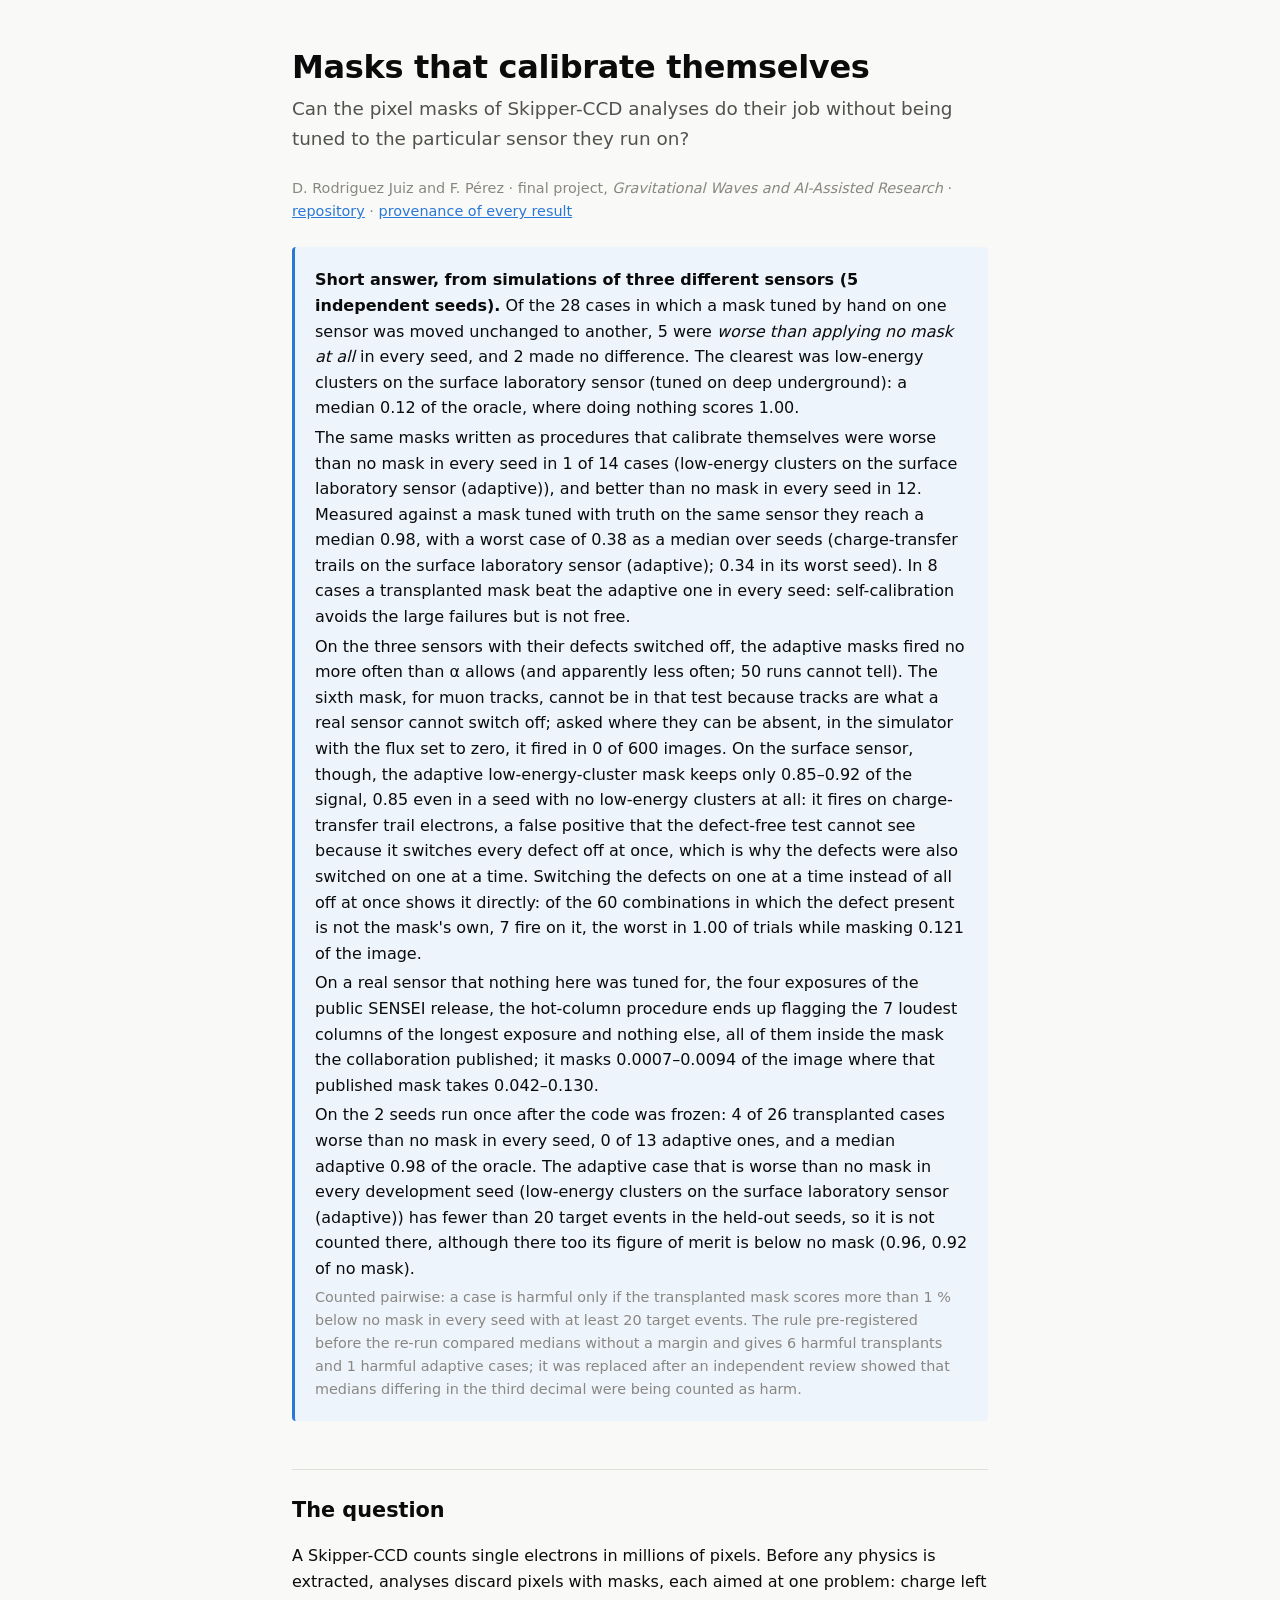
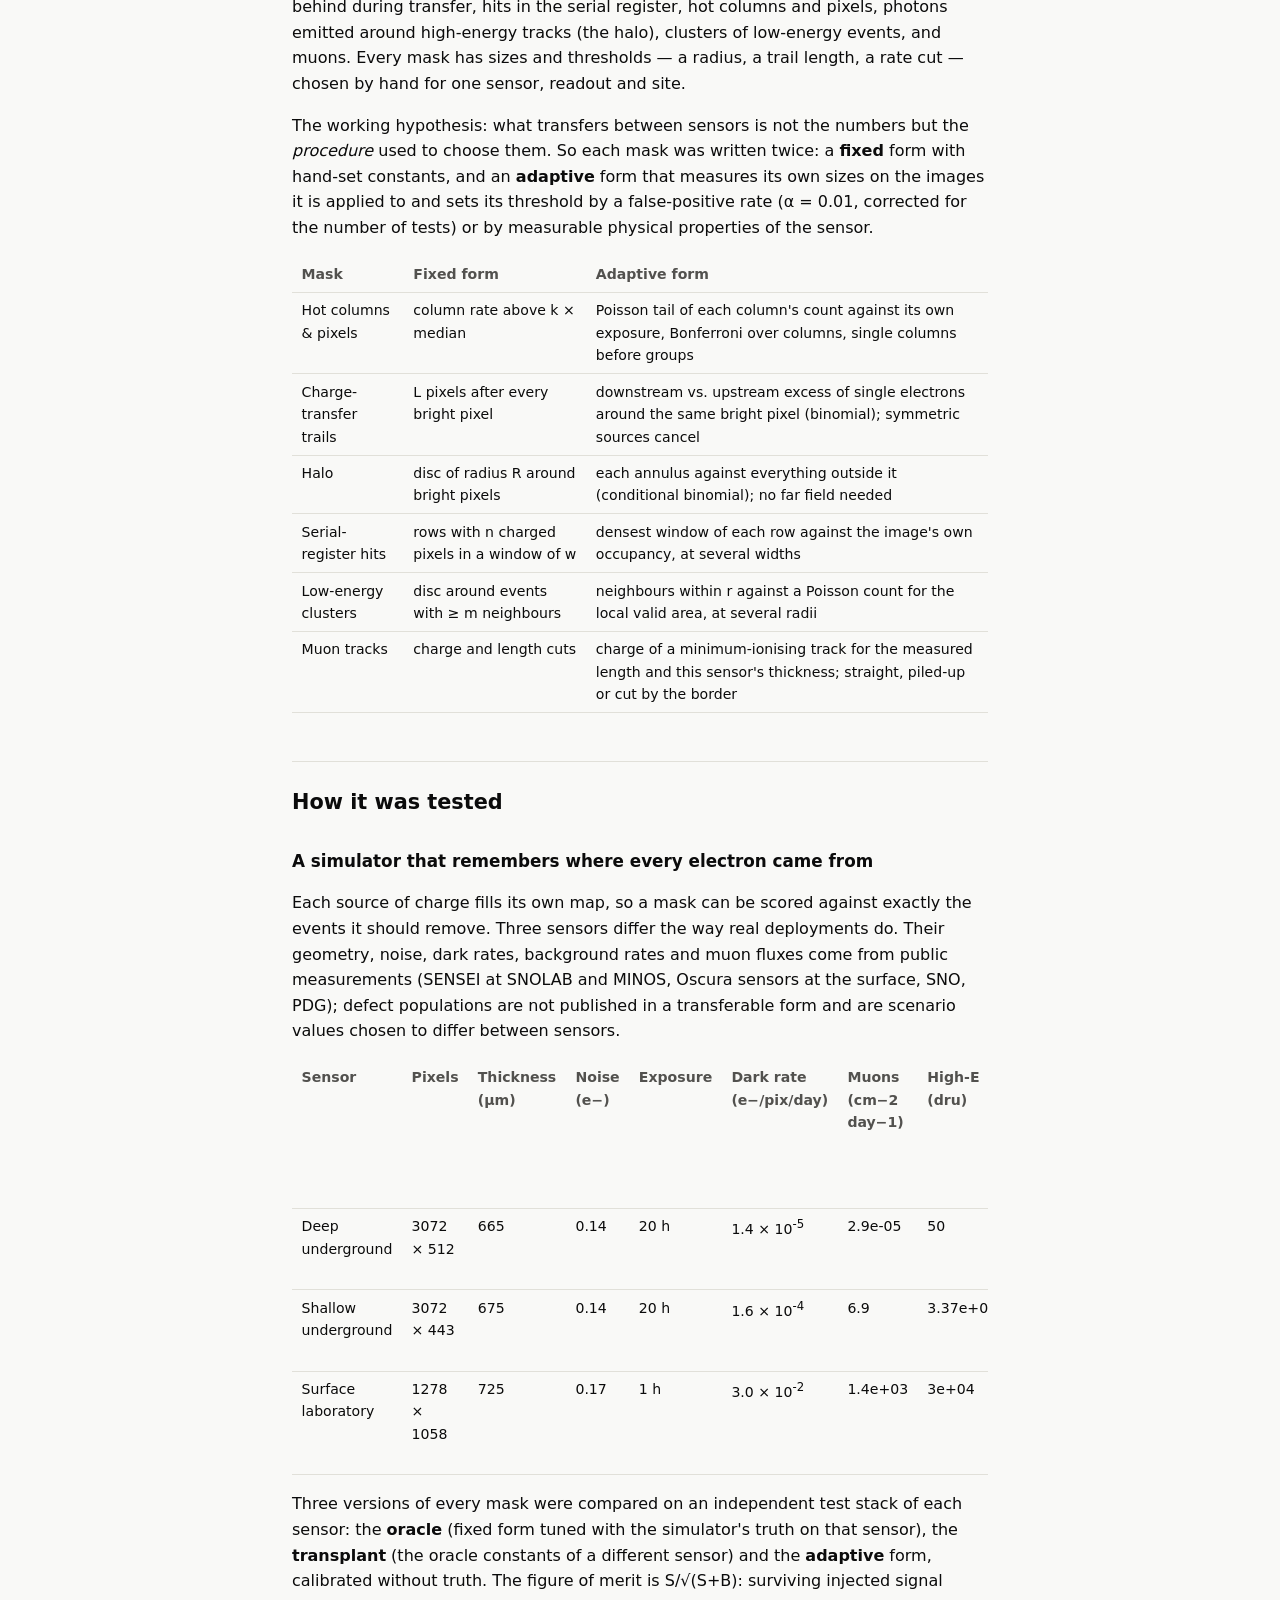
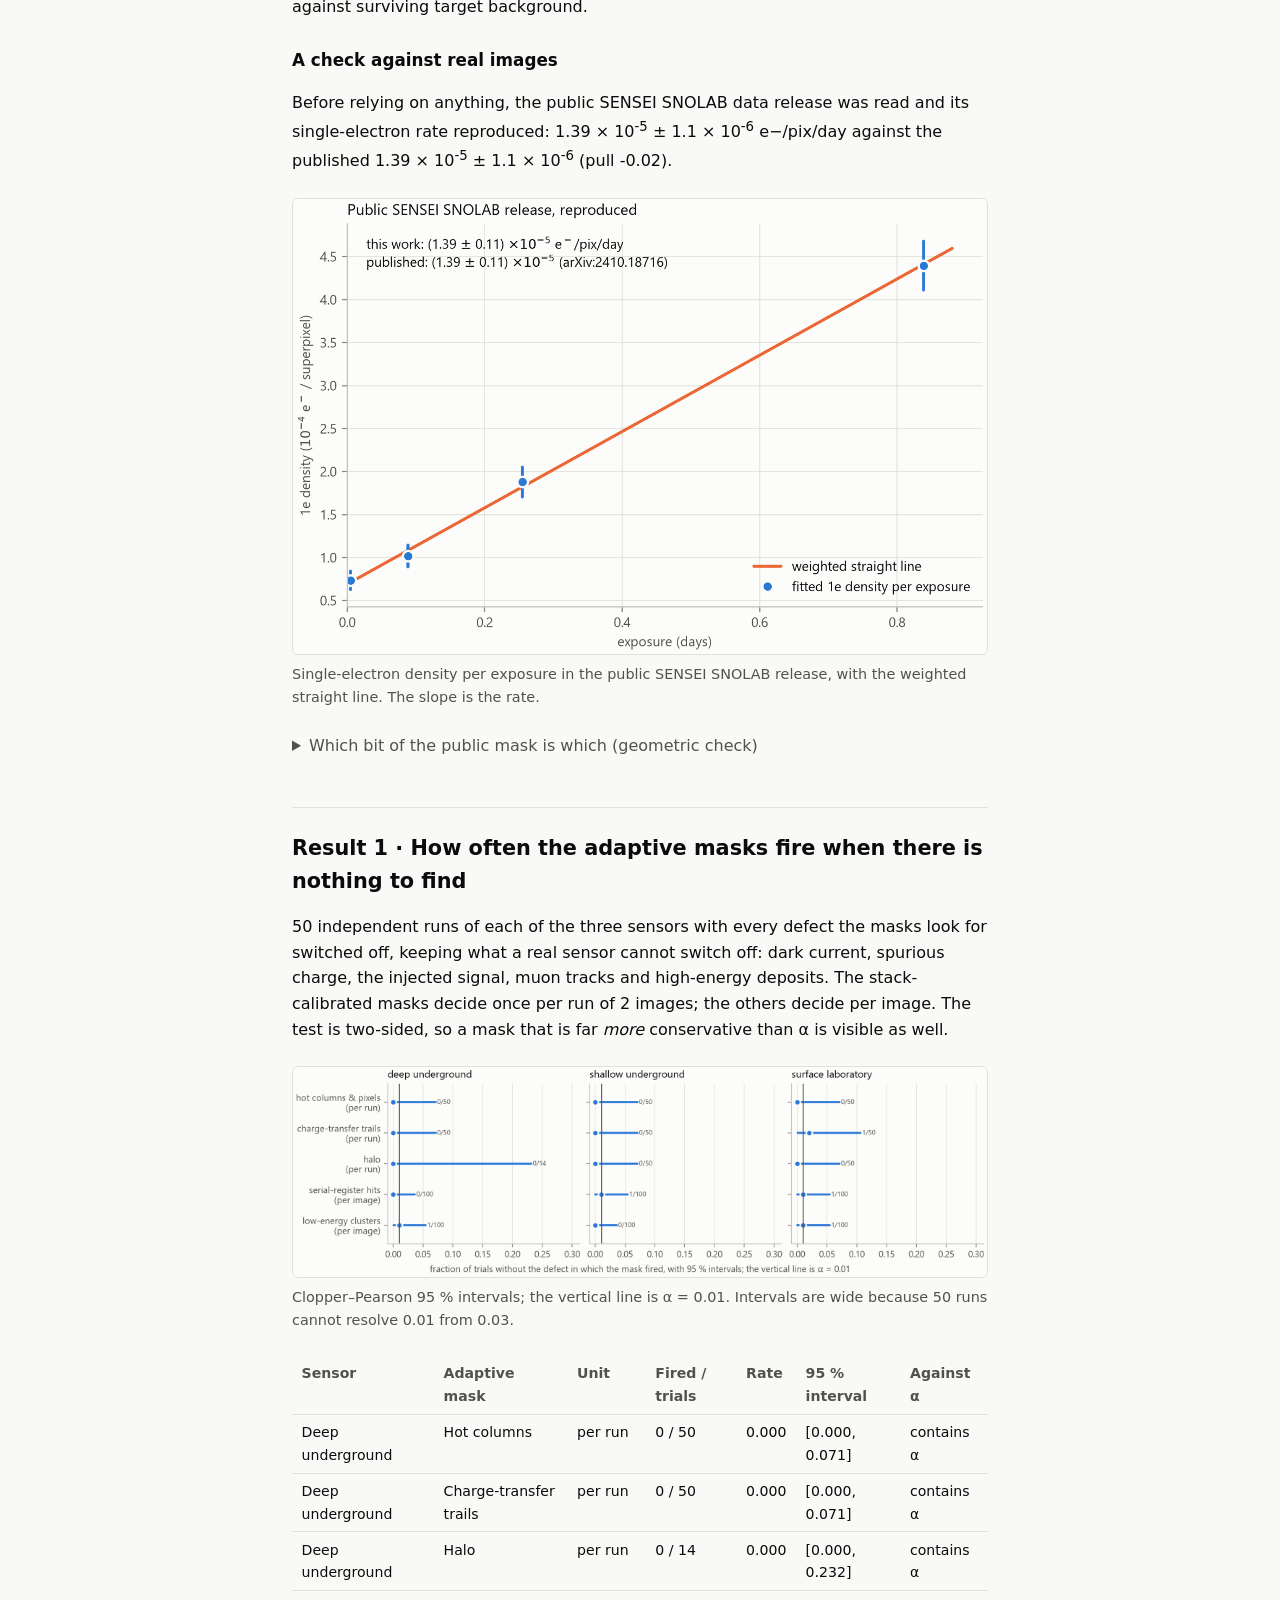
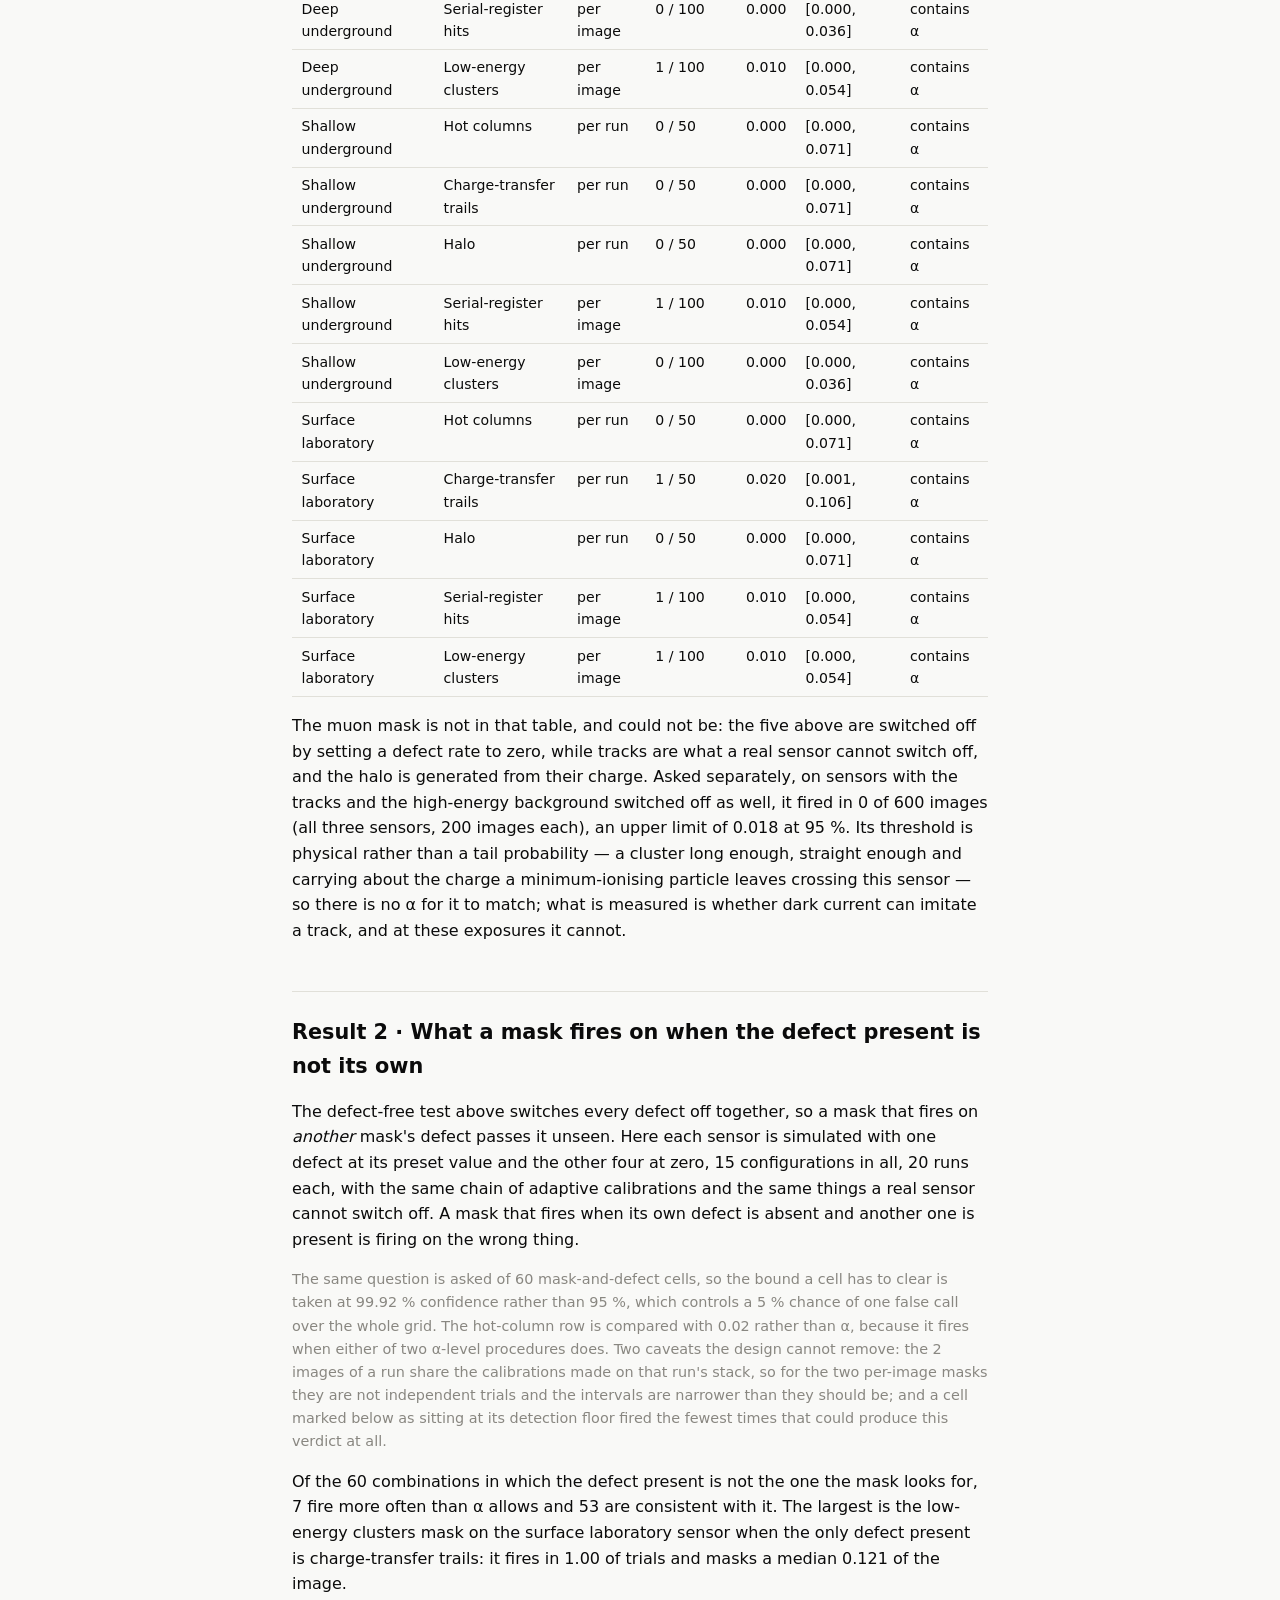
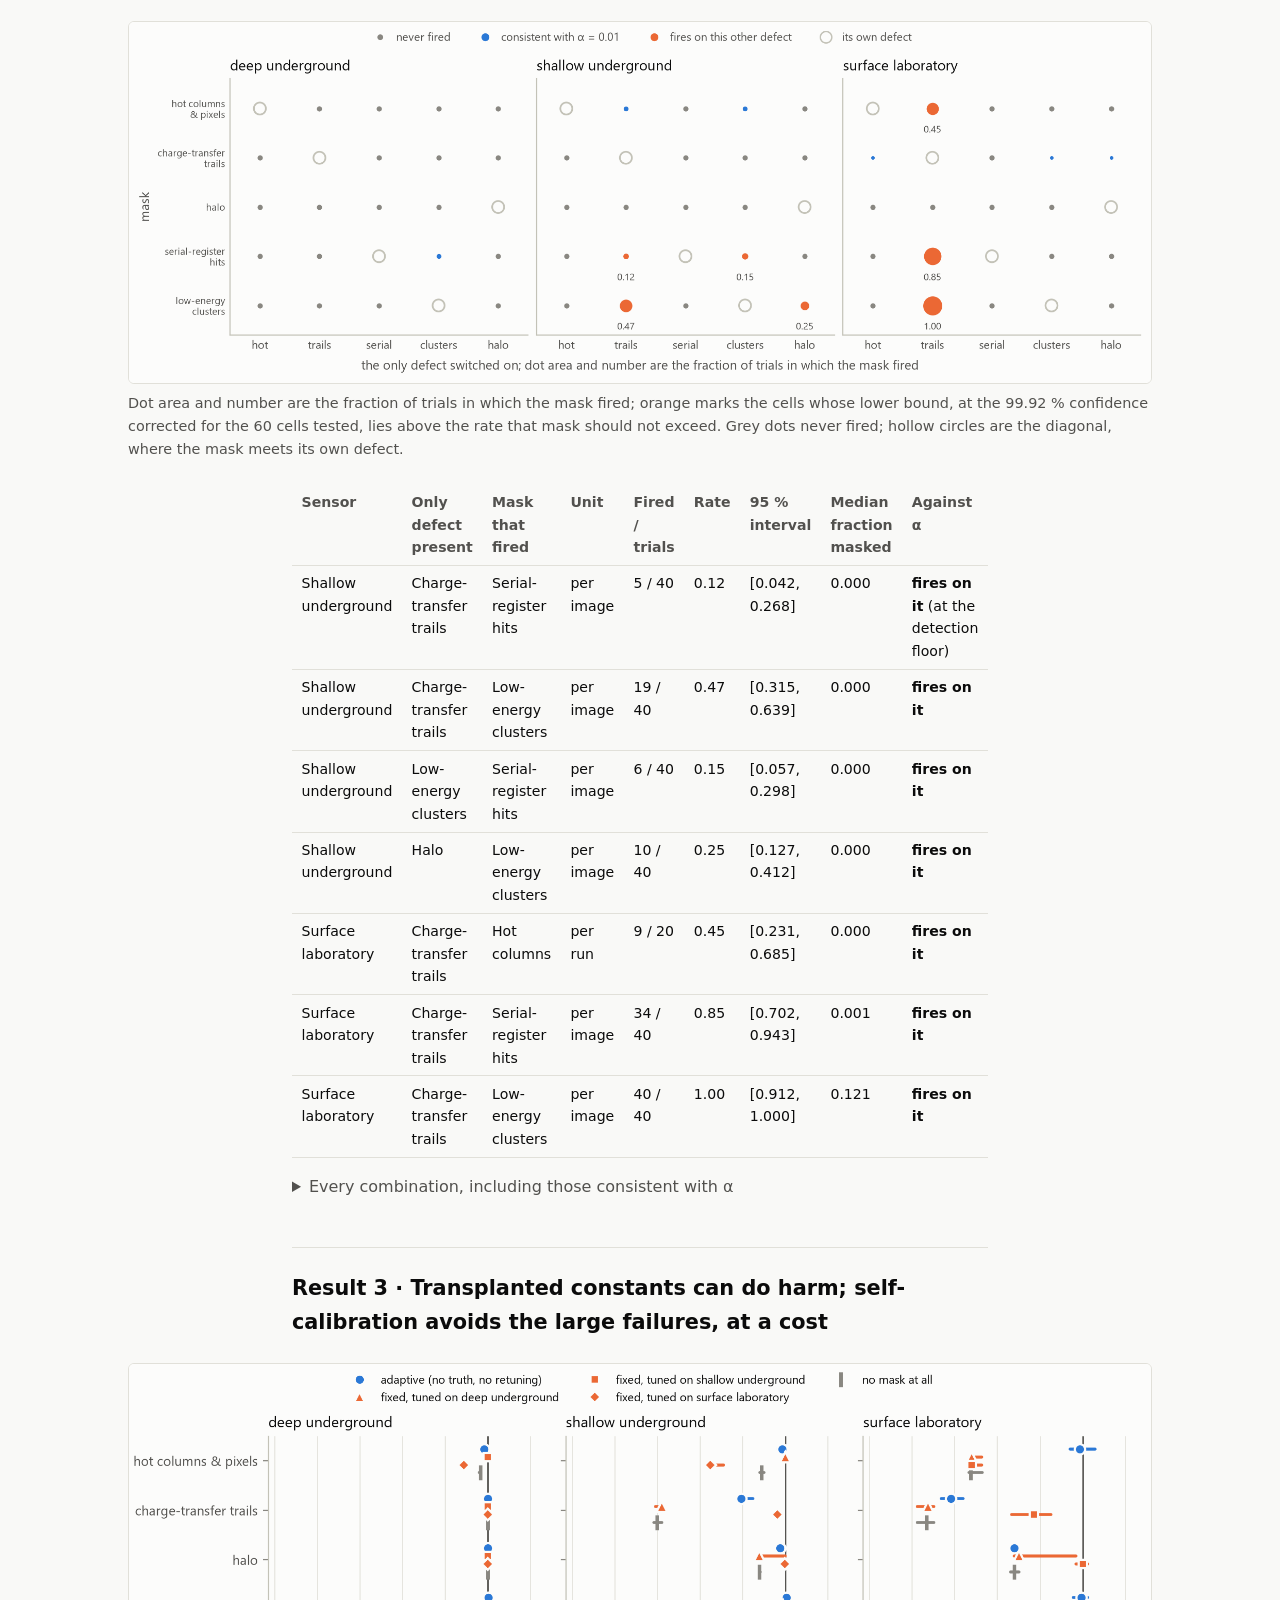
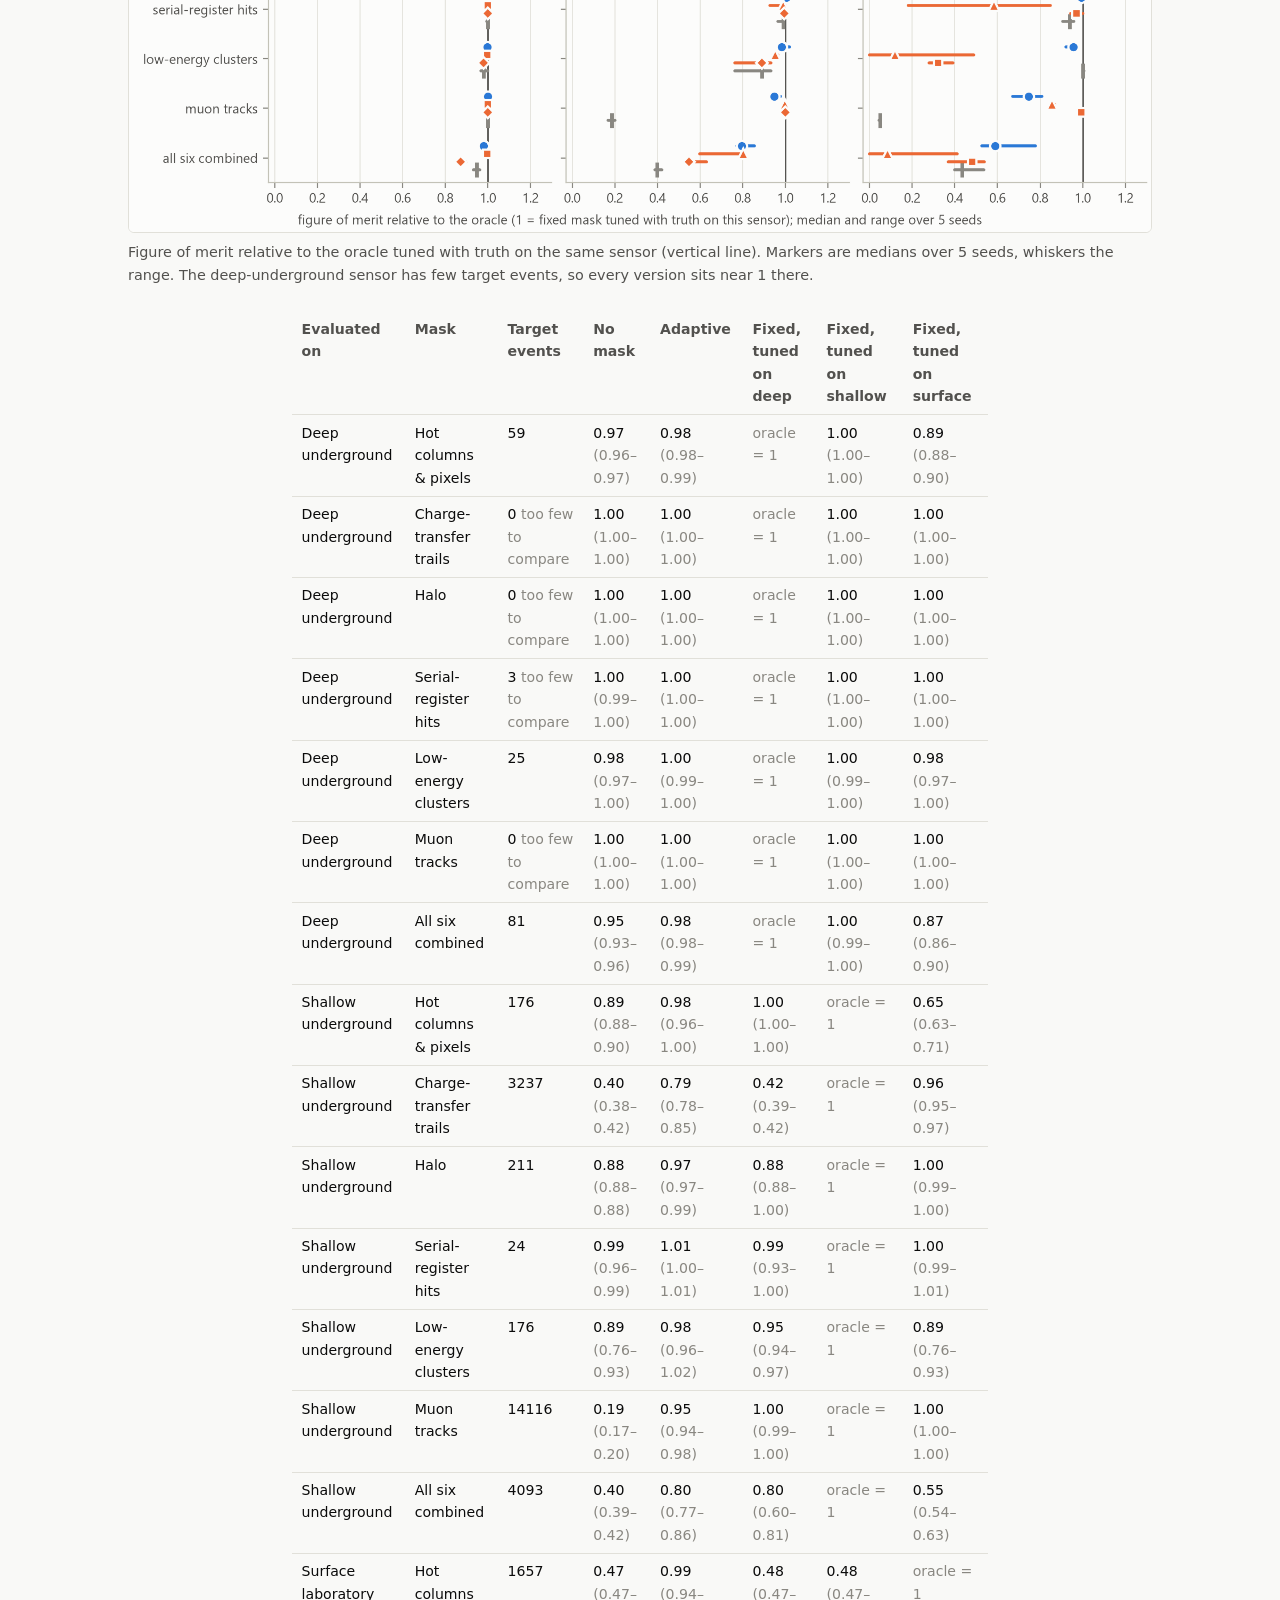
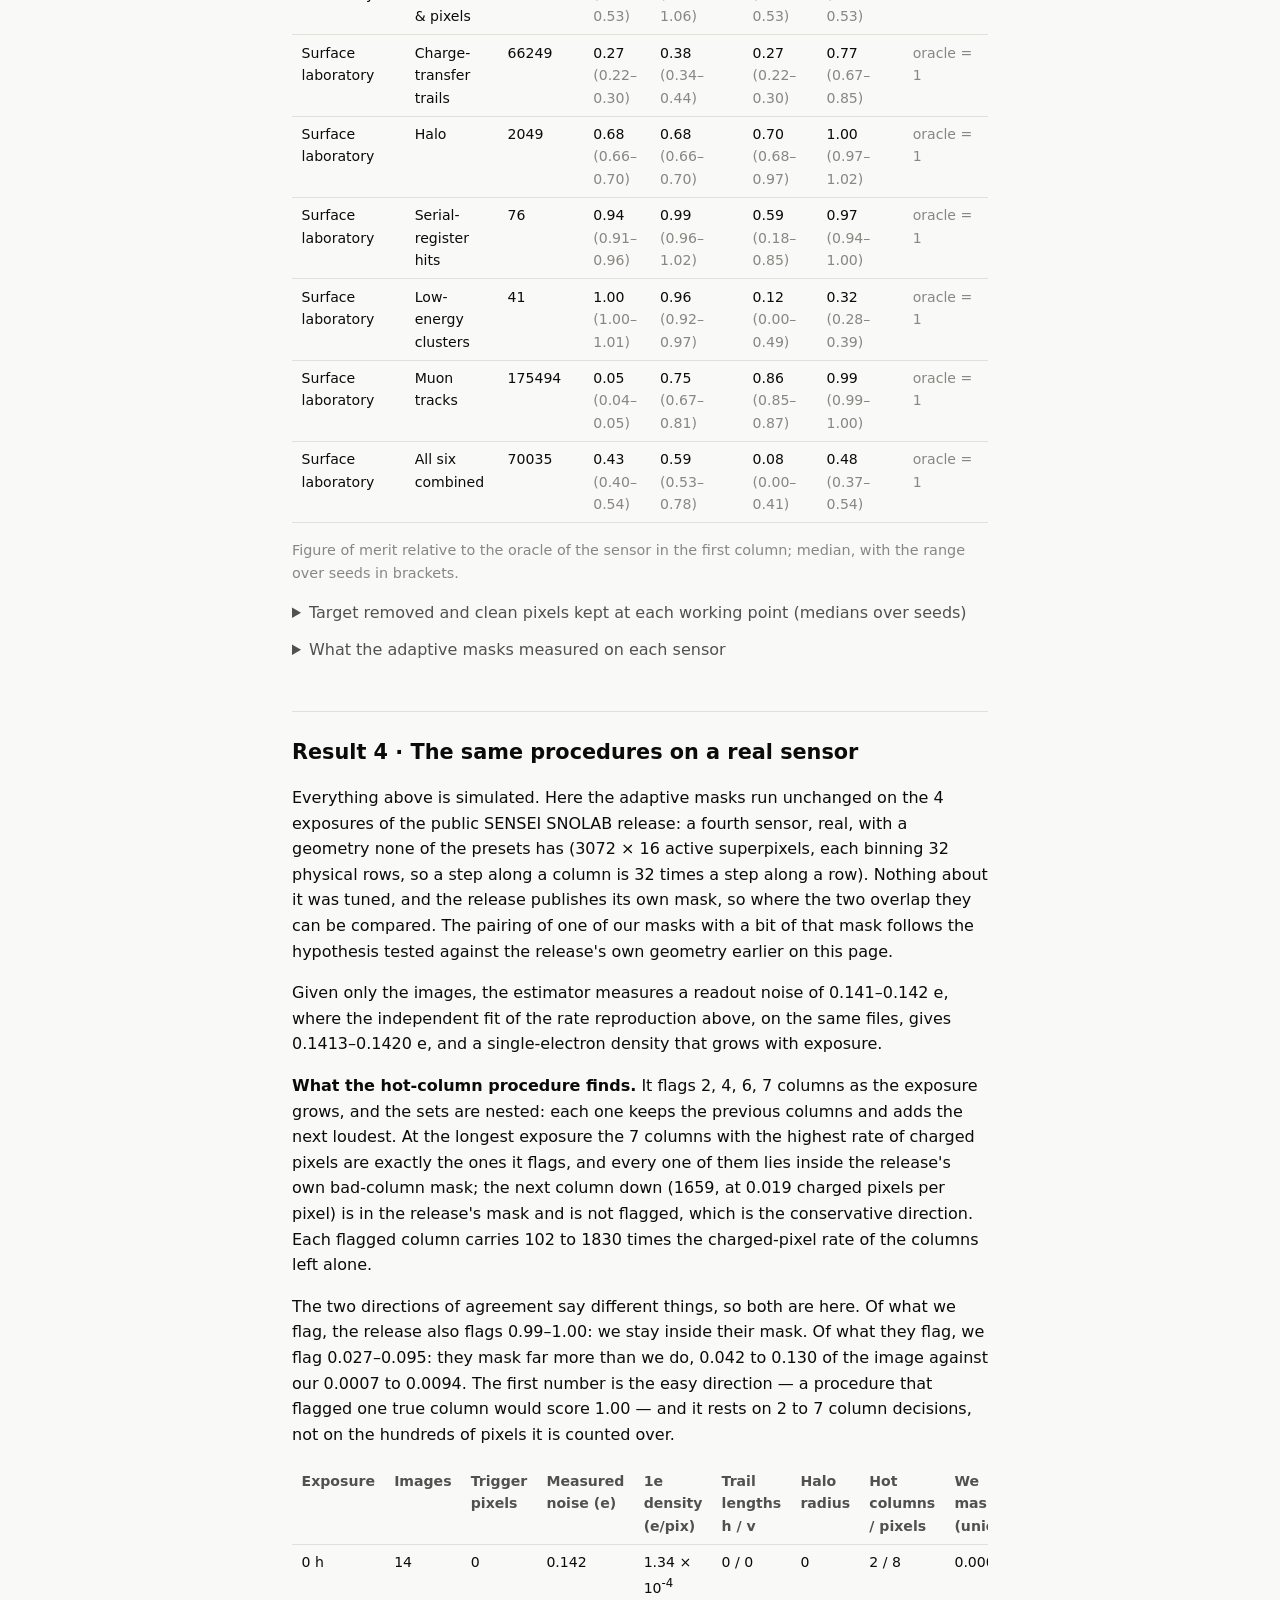
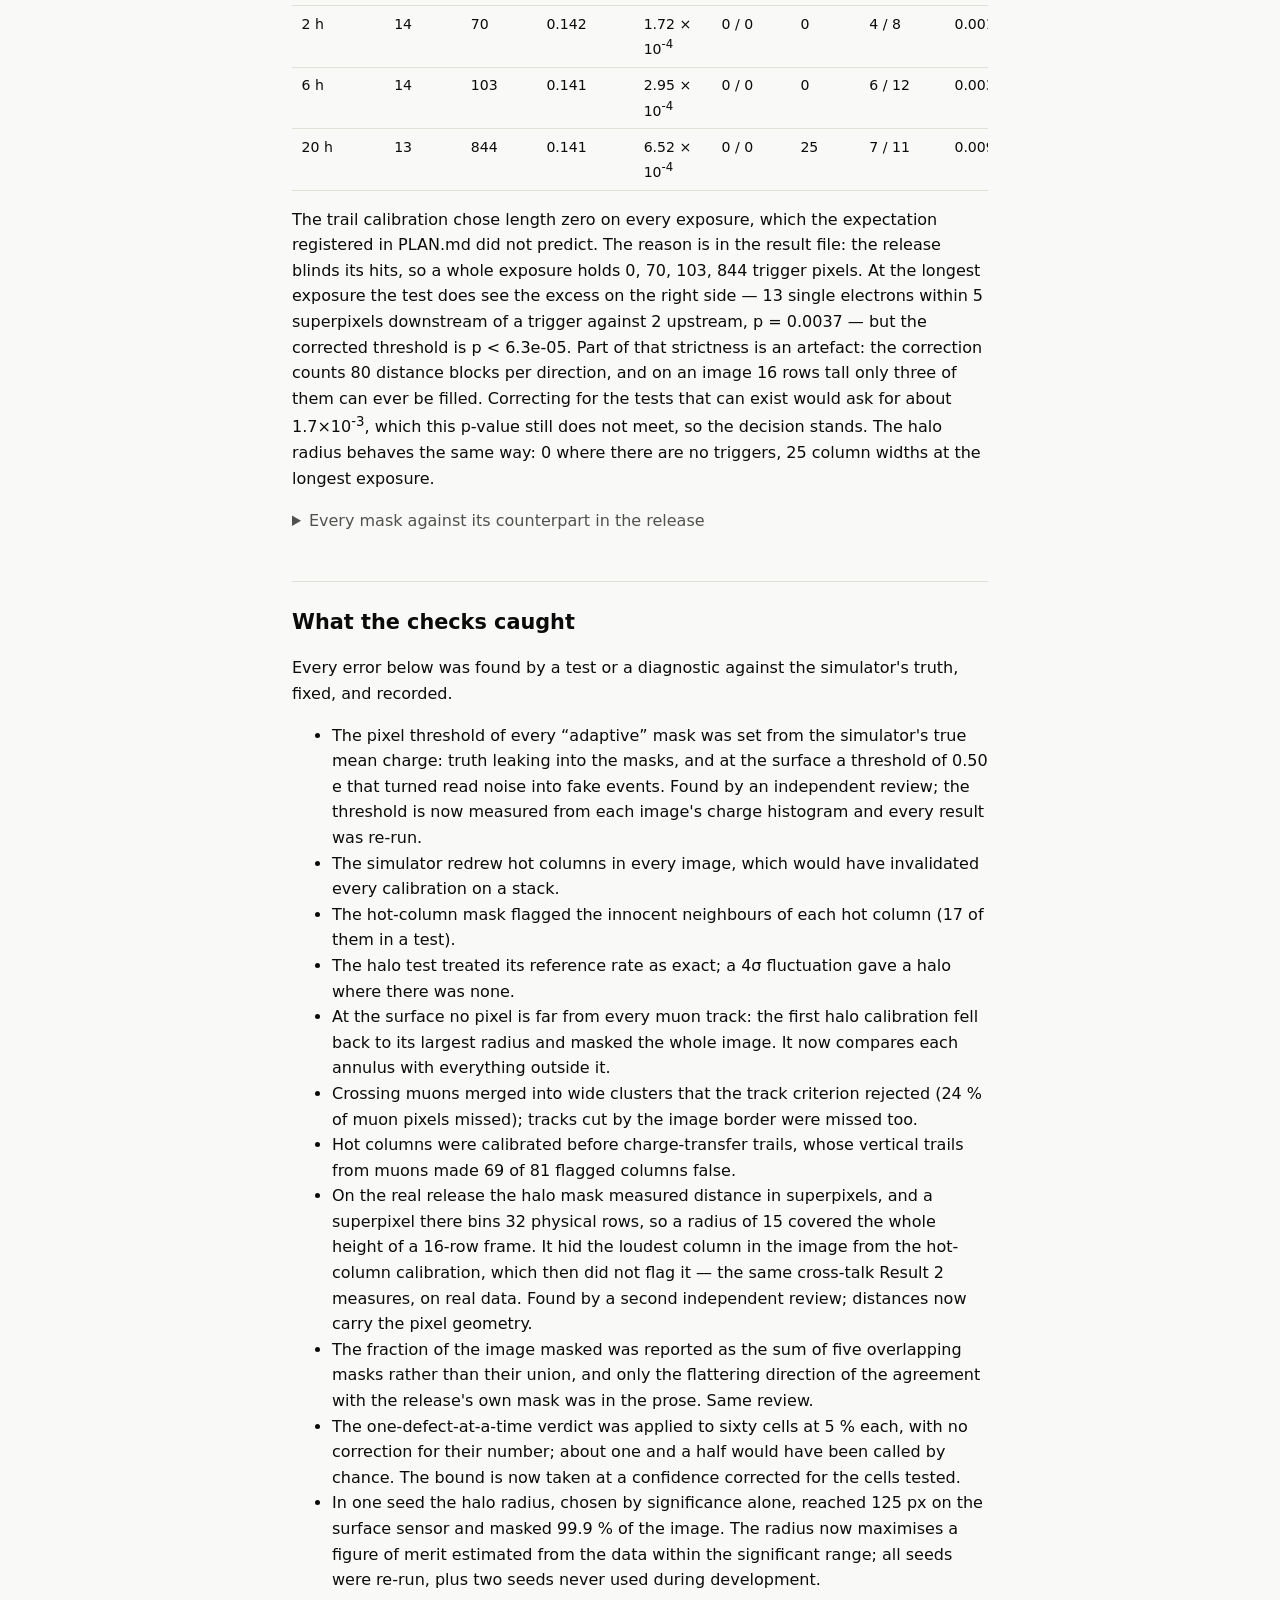
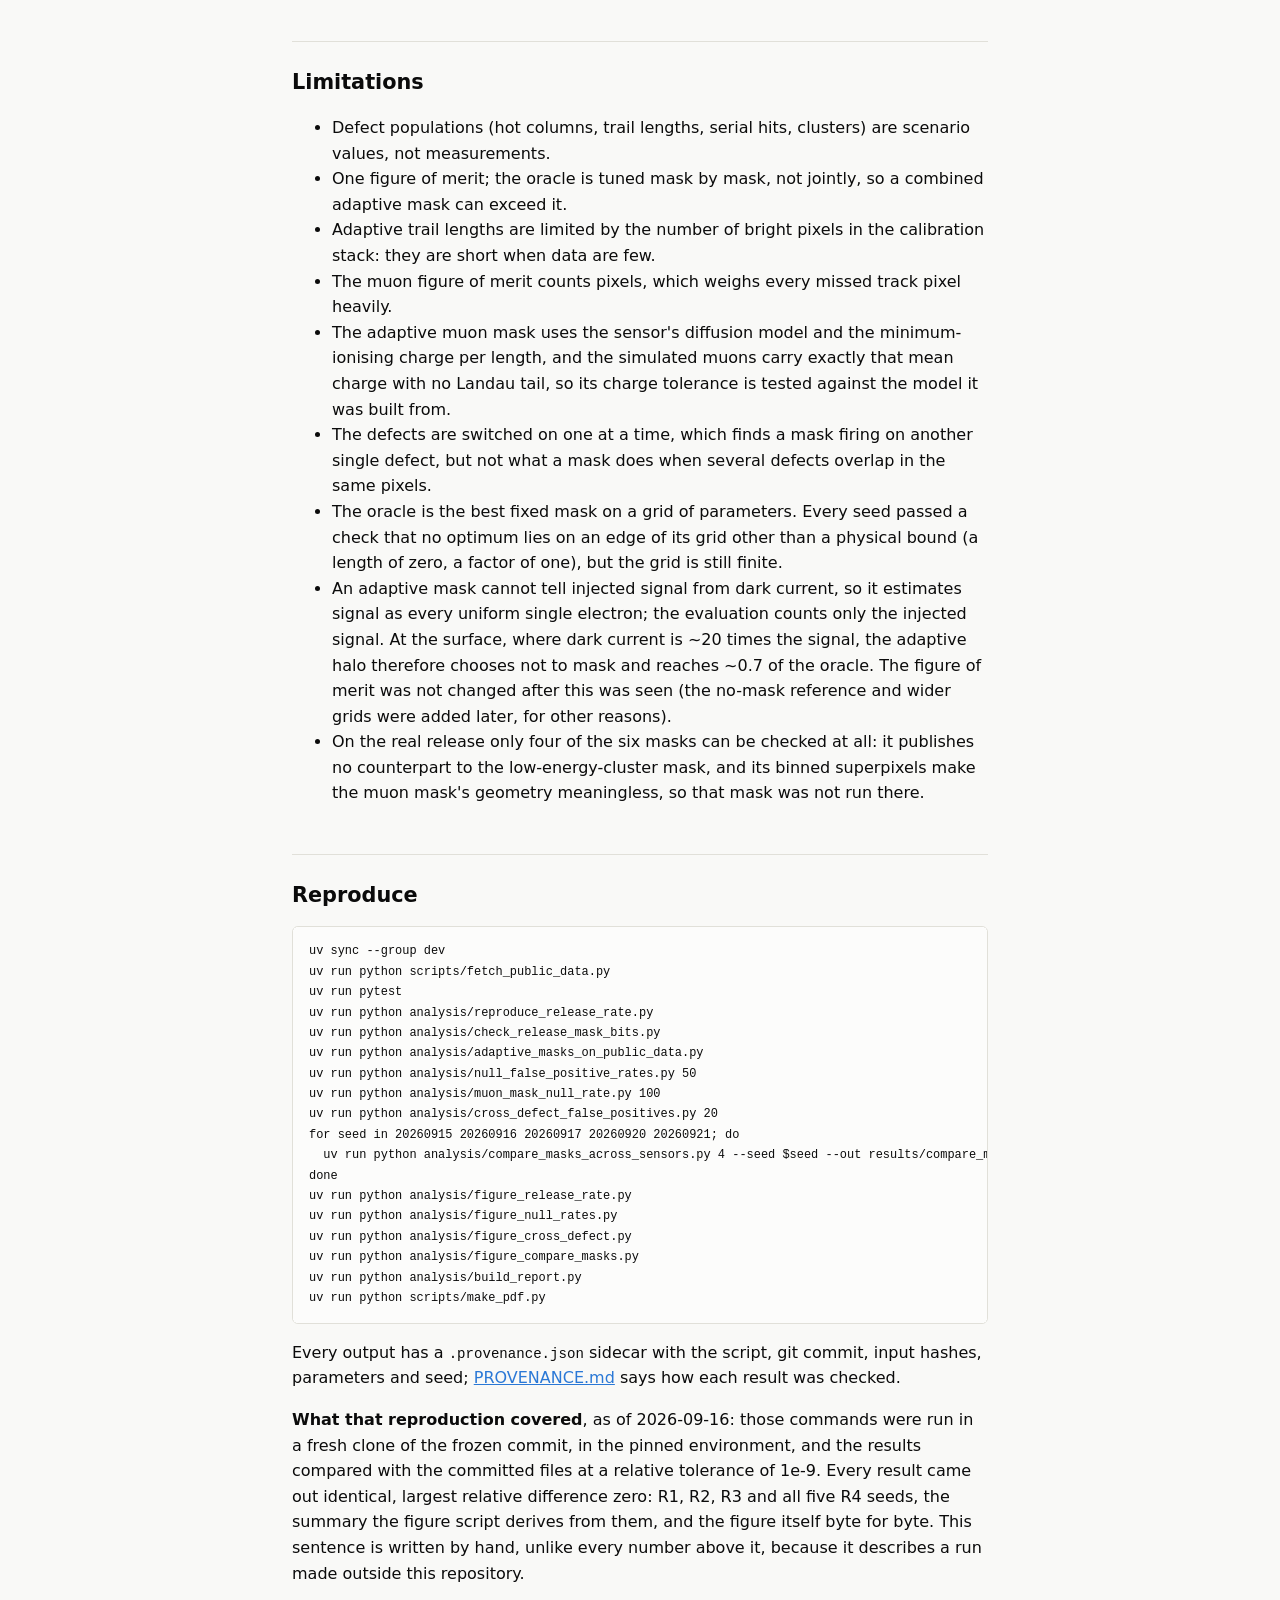
==== commit 3964385e: "The page lists what the second review caught, and separates the real-sensor answer "What the checks " ====
--- a/report/index.html
+++ b/report/index.html
@@ -76,7 +76,8 @@
 case of 0.38 as a median over seeds (charge-transfer trails on the surface laboratory sensor (adaptive); 0.34 in its worst seed). In 8 cases a transplanted mask beat the adaptive one in every
 seed: self-calibration avoids the large failures but is not free.</p>
 <p>On the three sensors with their defects switched off, the adaptive masks fired no more often than
-&alpha; allows (and apparently less often; 50 runs cannot tell). The sixth mask, for muon tracks, cannot be in that test because tracks are what a real sensor cannot switch off; asked where they can be absent, in the simulator with the flux set to zero, it fired in 0 of 600 images. On the surface sensor, though, the adaptive low-energy-cluster mask keeps only 0.85&ndash;0.92 of the signal, 0.85 even in a seed with no low-energy clusters at all: it fires on charge-transfer trail electrons, a false positive that the defect-free test cannot see because it switches every defect off at once, which is why the defects were also switched on one at a time. Switching the defects on one at a time instead of all off at once shows it directly: of the 60 combinations in which the defect present is not the mask's own, 7 fire on it, the worst in 1.00 of trials while masking 0.121 of the image. On a real sensor that nothing here was tuned for, the four exposures of the public SENSEI release, the hot-column procedure ends up flagging the 7 loudest columns of the longest exposure and nothing else, all of them inside the mask the collaboration published; it masks 0.0007&ndash;0.0094 of the image where that published mask takes 0.042&ndash;0.130.</p>
+&alpha; allows (and apparently less often; 50 runs cannot tell). The sixth mask, for muon tracks, cannot be in that test because tracks are what a real sensor cannot switch off; asked where they can be absent, in the simulator with the flux set to zero, it fired in 0 of 600 images. On the surface sensor, though, the adaptive low-energy-cluster mask keeps only 0.85&ndash;0.92 of the signal, 0.85 even in a seed with no low-energy clusters at all: it fires on charge-transfer trail electrons, a false positive that the defect-free test cannot see because it switches every defect off at once, which is why the defects were also switched on one at a time. Switching the defects on one at a time instead of all off at once shows it directly: of the 60 combinations in which the defect present is not the mask's own, 7 fire on it, the worst in 1.00 of trials while masking 0.121 of the image.</p>
+<p>On a real sensor that nothing here was tuned for, the four exposures of the public SENSEI release, the hot-column procedure ends up flagging the 7 loudest columns of the longest exposure and nothing else, all of them inside the mask the collaboration published; it masks 0.0007&ndash;0.0094 of the image where that published mask takes 0.042&ndash;0.130.</p>
 <p>On the 2 seeds run once after the code was frozen: 4 of 26 transplanted cases worse than no mask in every seed, 0 of 13 adaptive ones, and a median adaptive 0.98 of the oracle. The adaptive case that is worse than no mask in every development seed (low-energy clusters on the surface laboratory sensor (adaptive)) has fewer than 20 target events in the held-out seeds, so it is not counted there, although there too its figure of merit is below no mask (0.96, 0.92 of no mask).</p>
 <p class="meta">Counted pairwise: a case is harmful only if the transplanted mask scores more than 1 % below no mask in every seed with at least 20 target events. The rule pre-registered before the re-run compared medians without a margin and gives 6 harmful transplants and 1 harmful adaptive cases; it was replaced after an independent review showed that medians differing in the third decimal were being counted as harm.</p>
 </div>
@@ -211,6 +212,9 @@
 <li>At the surface no pixel is far from every muon track: the first halo calibration fell back to its largest radius and masked the whole image. It now compares each annulus with everything outside it.</li>
 <li>Crossing muons merged into wide clusters that the track criterion rejected (24 % of muon pixels missed); tracks cut by the image border were missed too.</li>
 <li>Hot columns were calibrated before charge-transfer trails, whose vertical trails from muons made 69 of 81 flagged columns false.</li>
+<li>On the real release the halo mask measured distance in superpixels, and a superpixel there bins 32 physical rows, so a radius of 15 covered the whole height of a 16-row frame. It hid the loudest column in the image from the hot-column calibration, which then did not flag it &mdash; the same cross-talk Result&nbsp;2 measures, on real data. Found by a second independent review; distances now carry the pixel geometry.</li>
+<li>The fraction of the image masked was reported as the sum of five overlapping masks rather than their union, and only the flattering direction of the agreement with the release's own mask was in the prose. Same review.</li>
+<li>The one-defect-at-a-time verdict was applied to sixty cells at 5 % each, with no correction for their number; about one and a half would have been called by chance. The bound is now taken at a confidence corrected for the cells tested.</li>
 <li>In one seed the halo radius, chosen by significance alone, reached 125 px on the surface sensor and masked 99.9 % of the image. The radius now maximises a figure of merit estimated from the data within the significant range; all seeds were re-run, plus two seeds never used during development.</li>
 </ul>
 
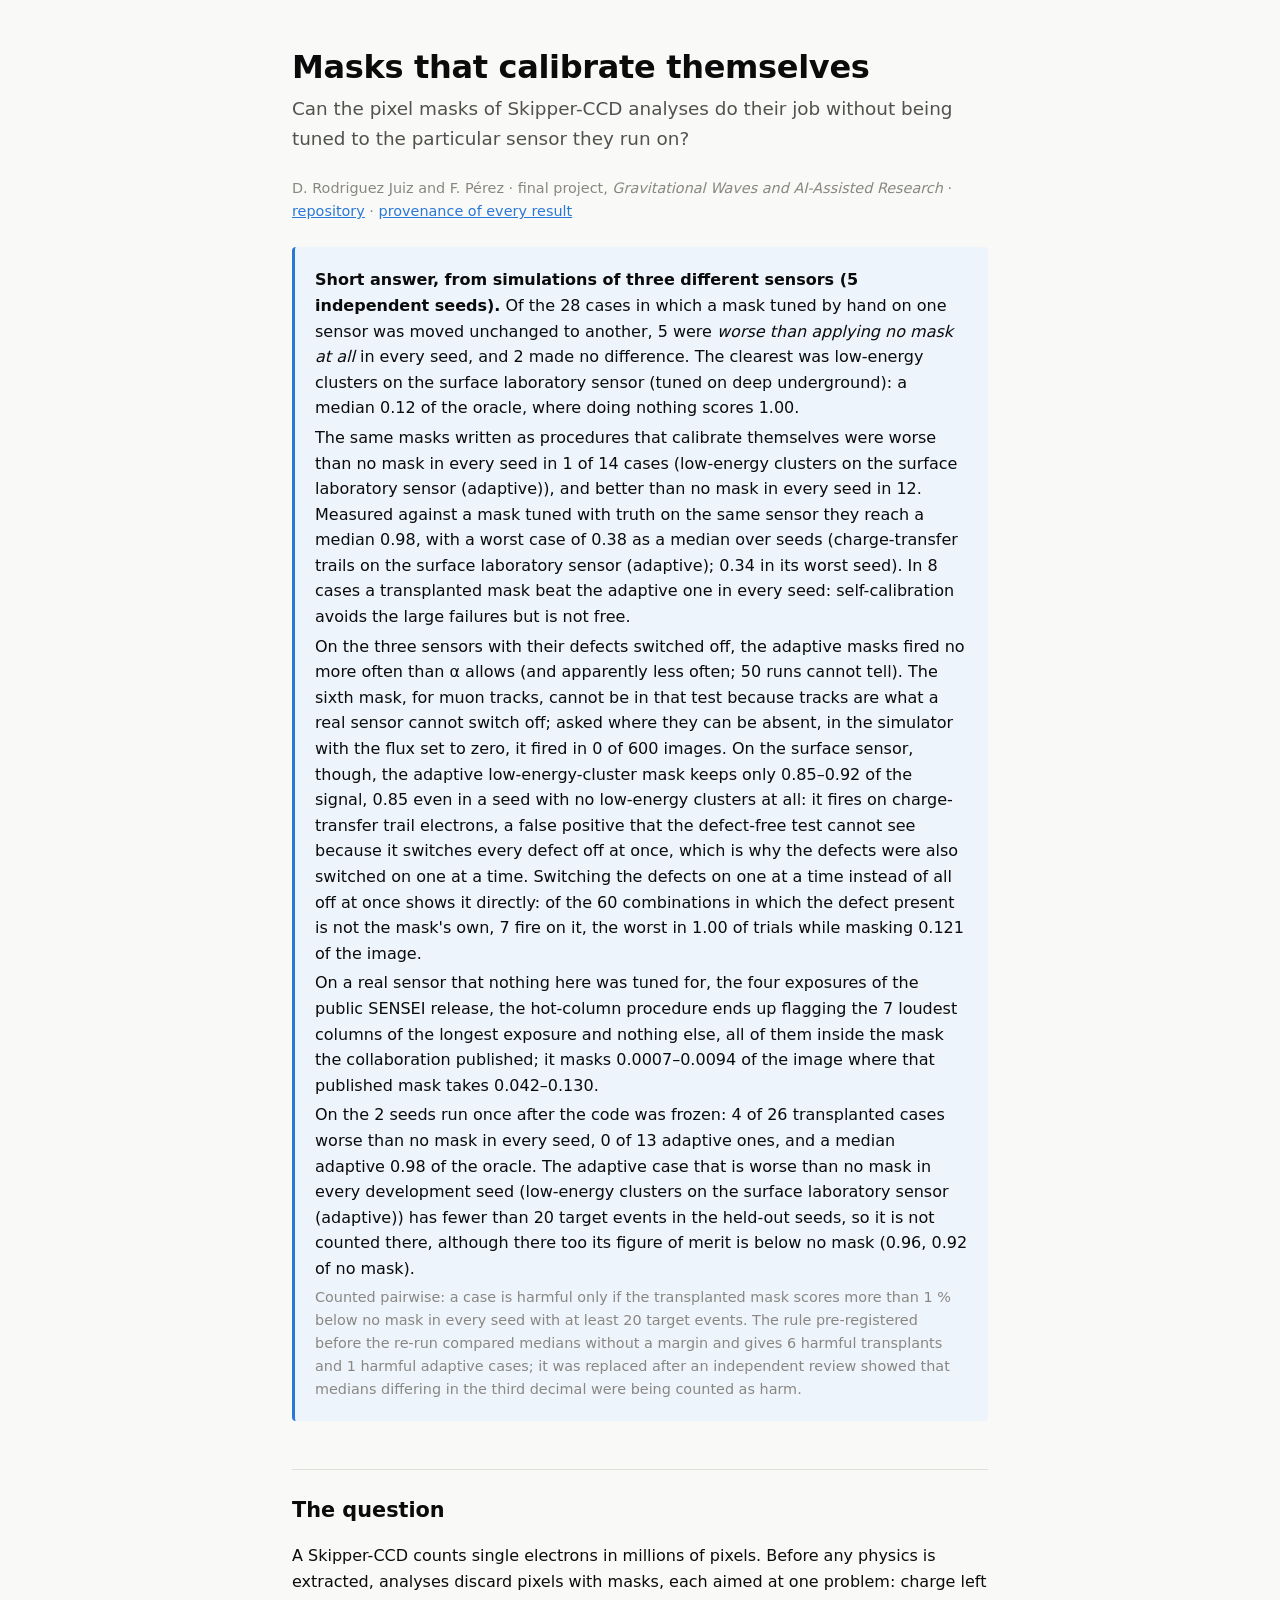
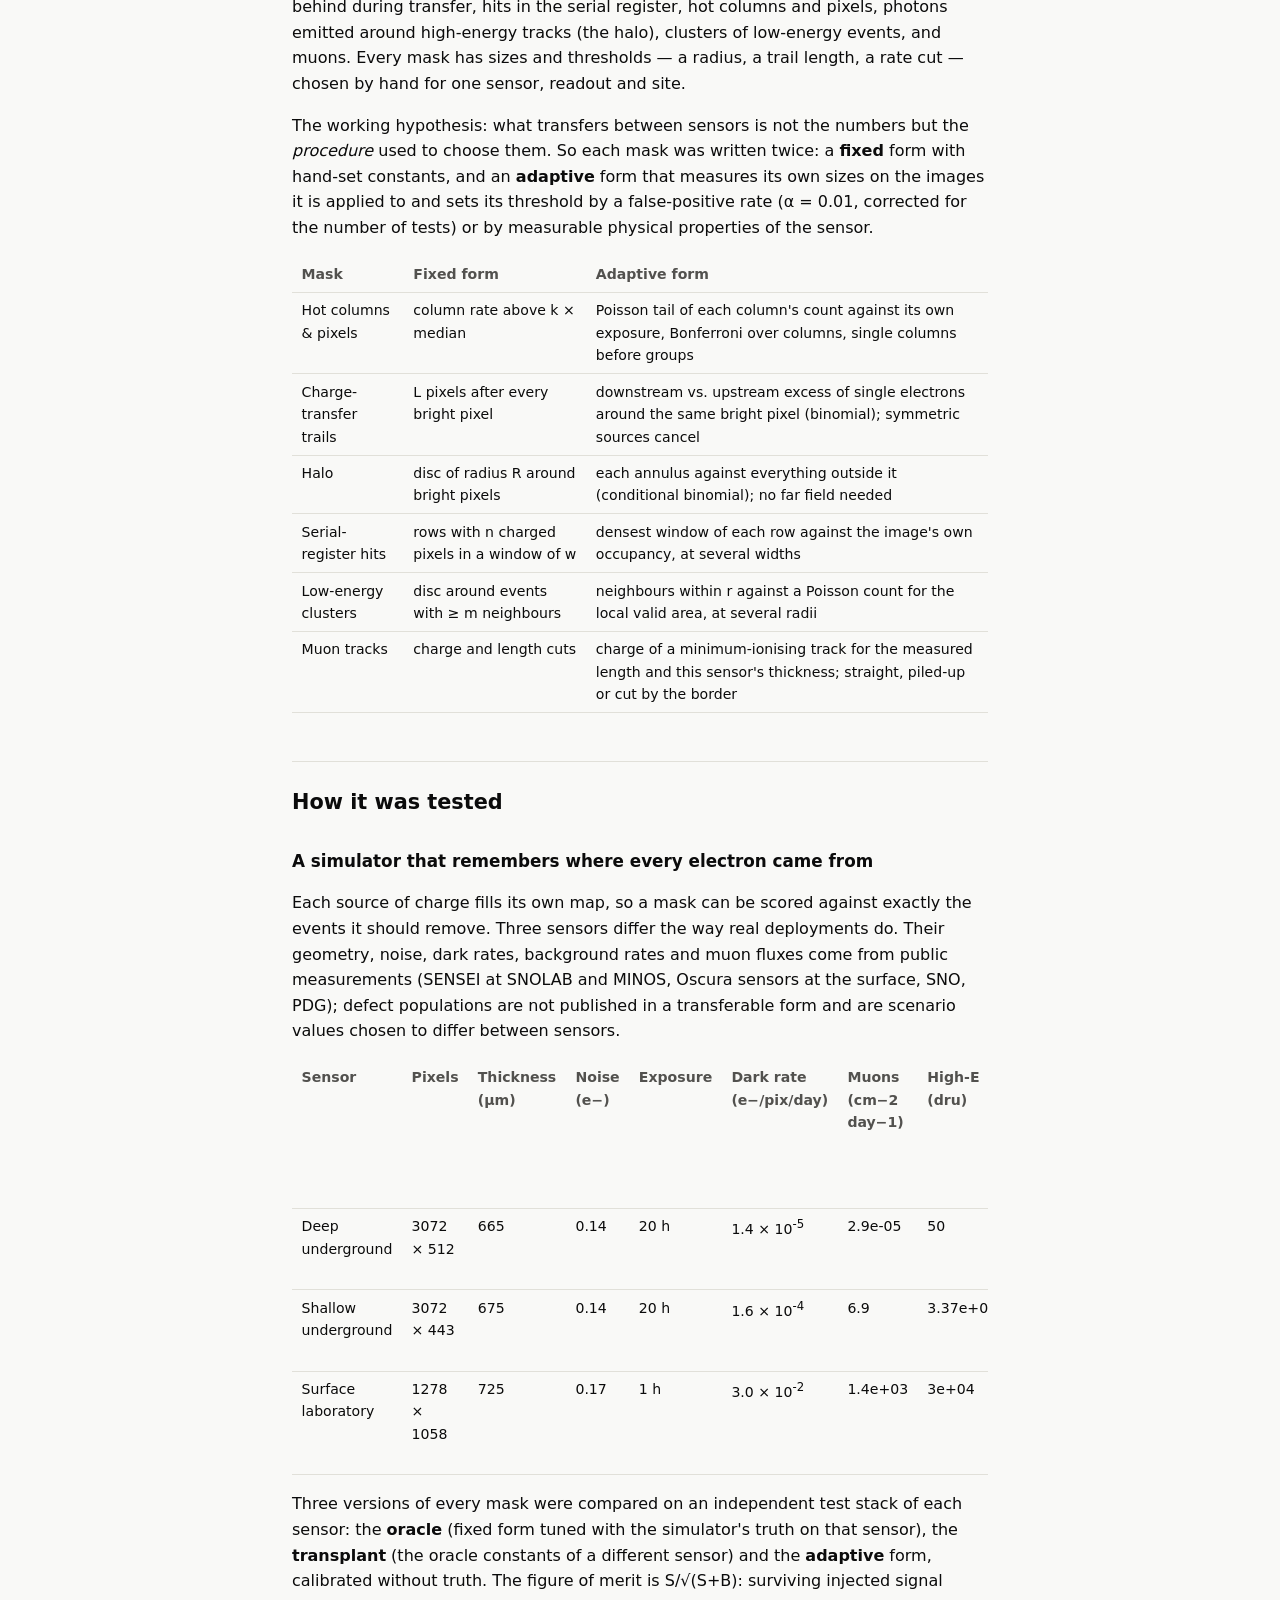
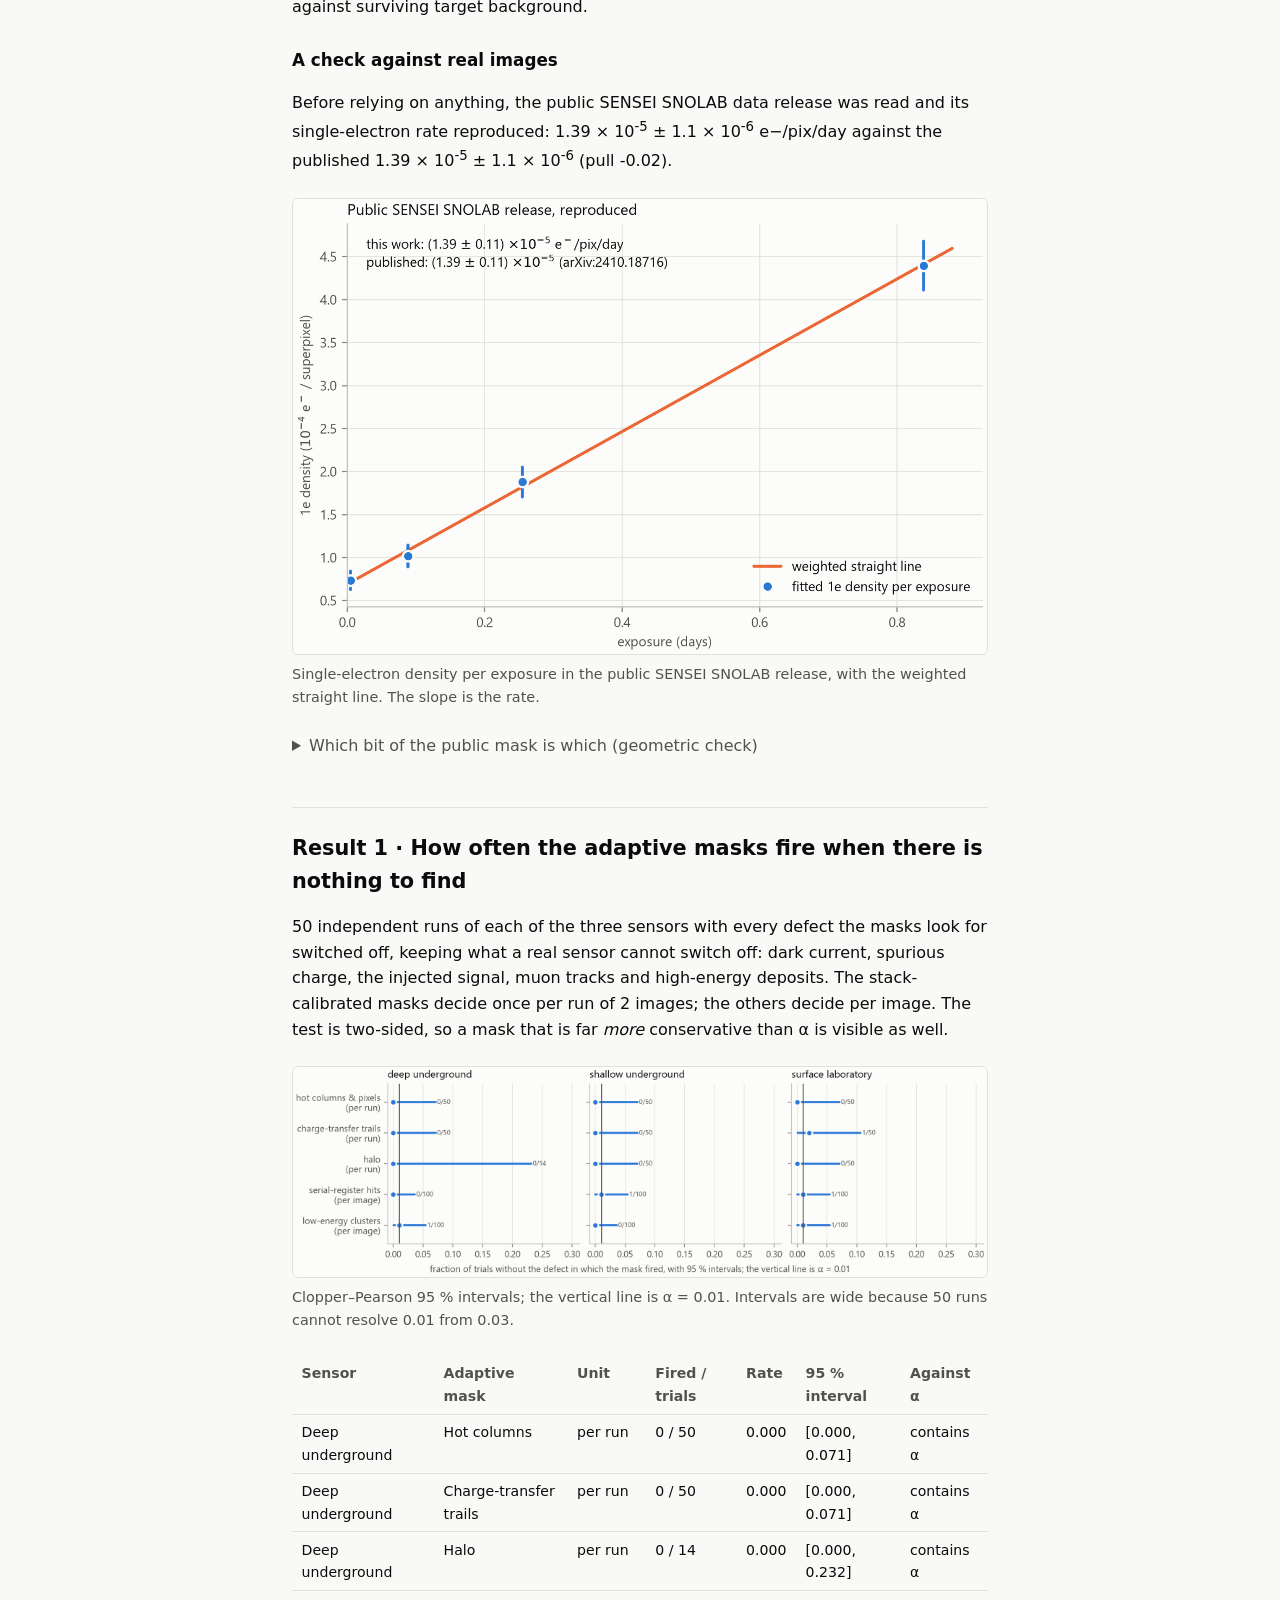
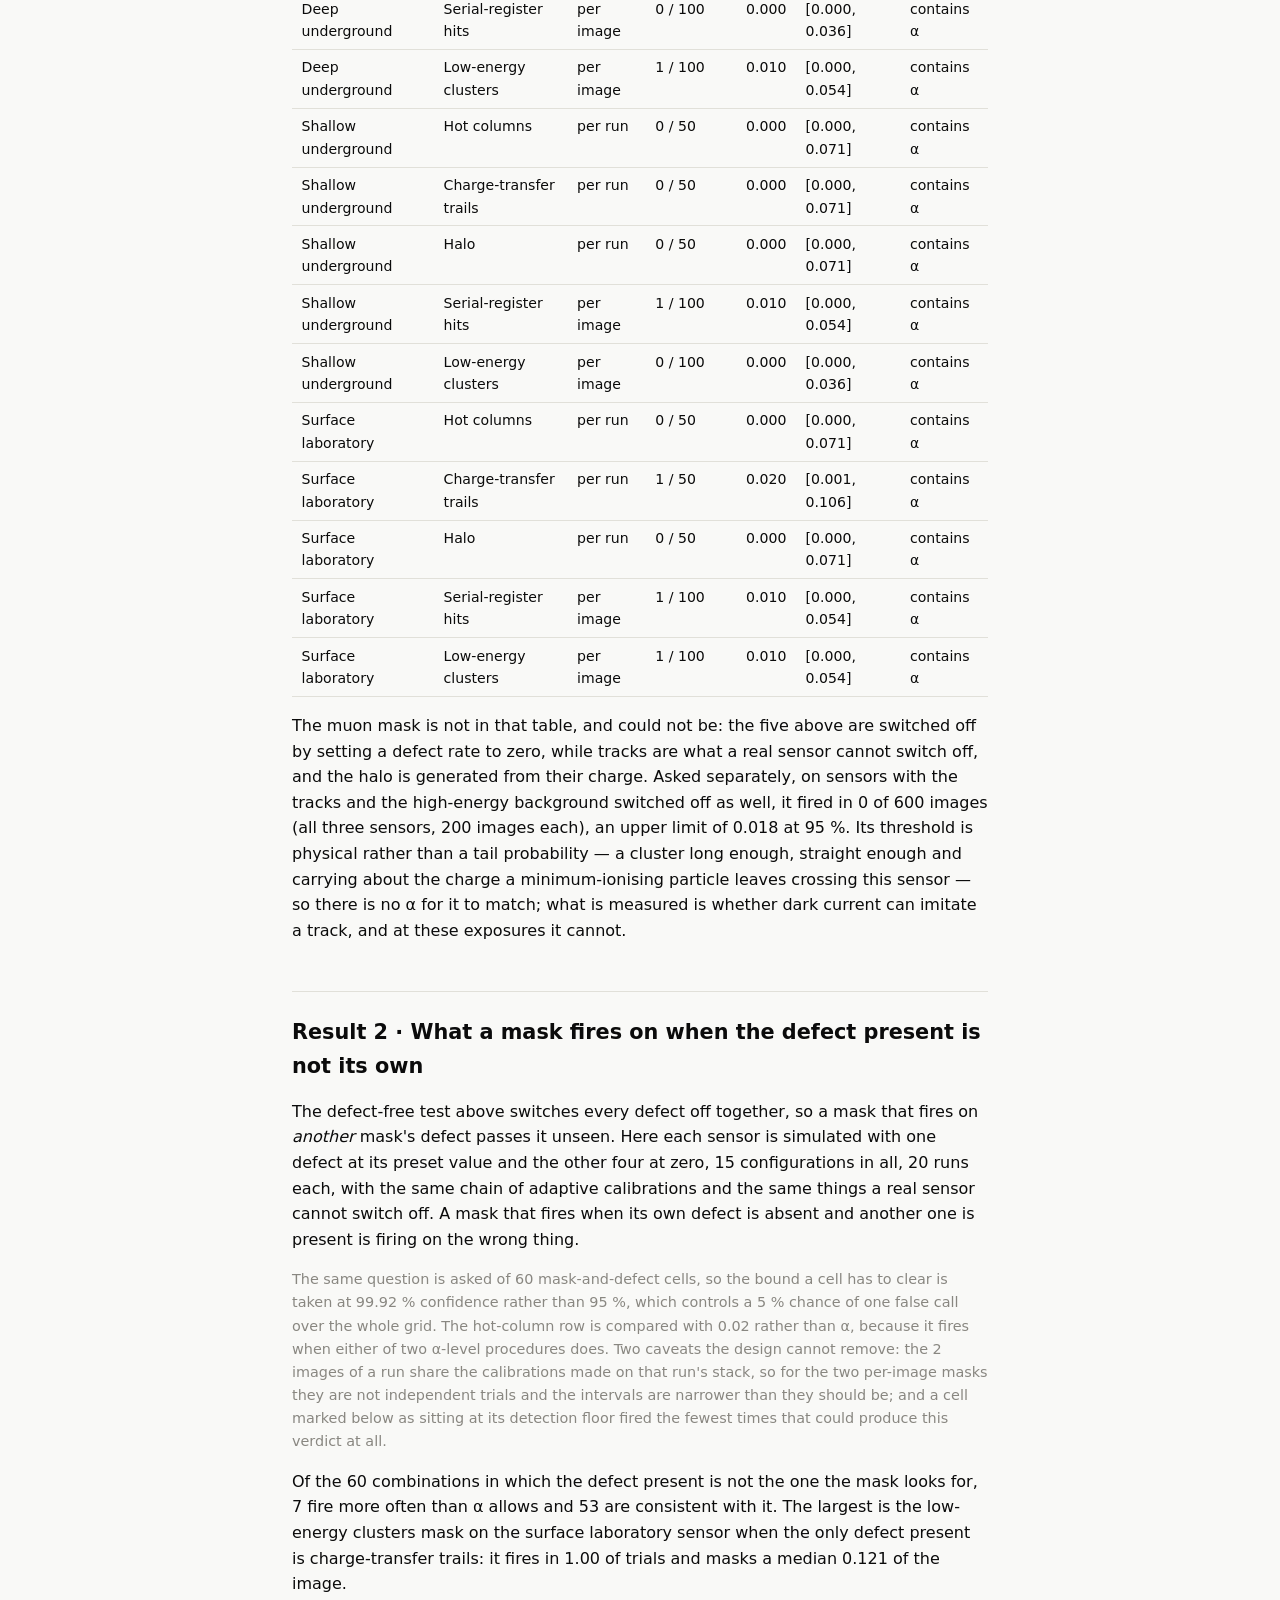
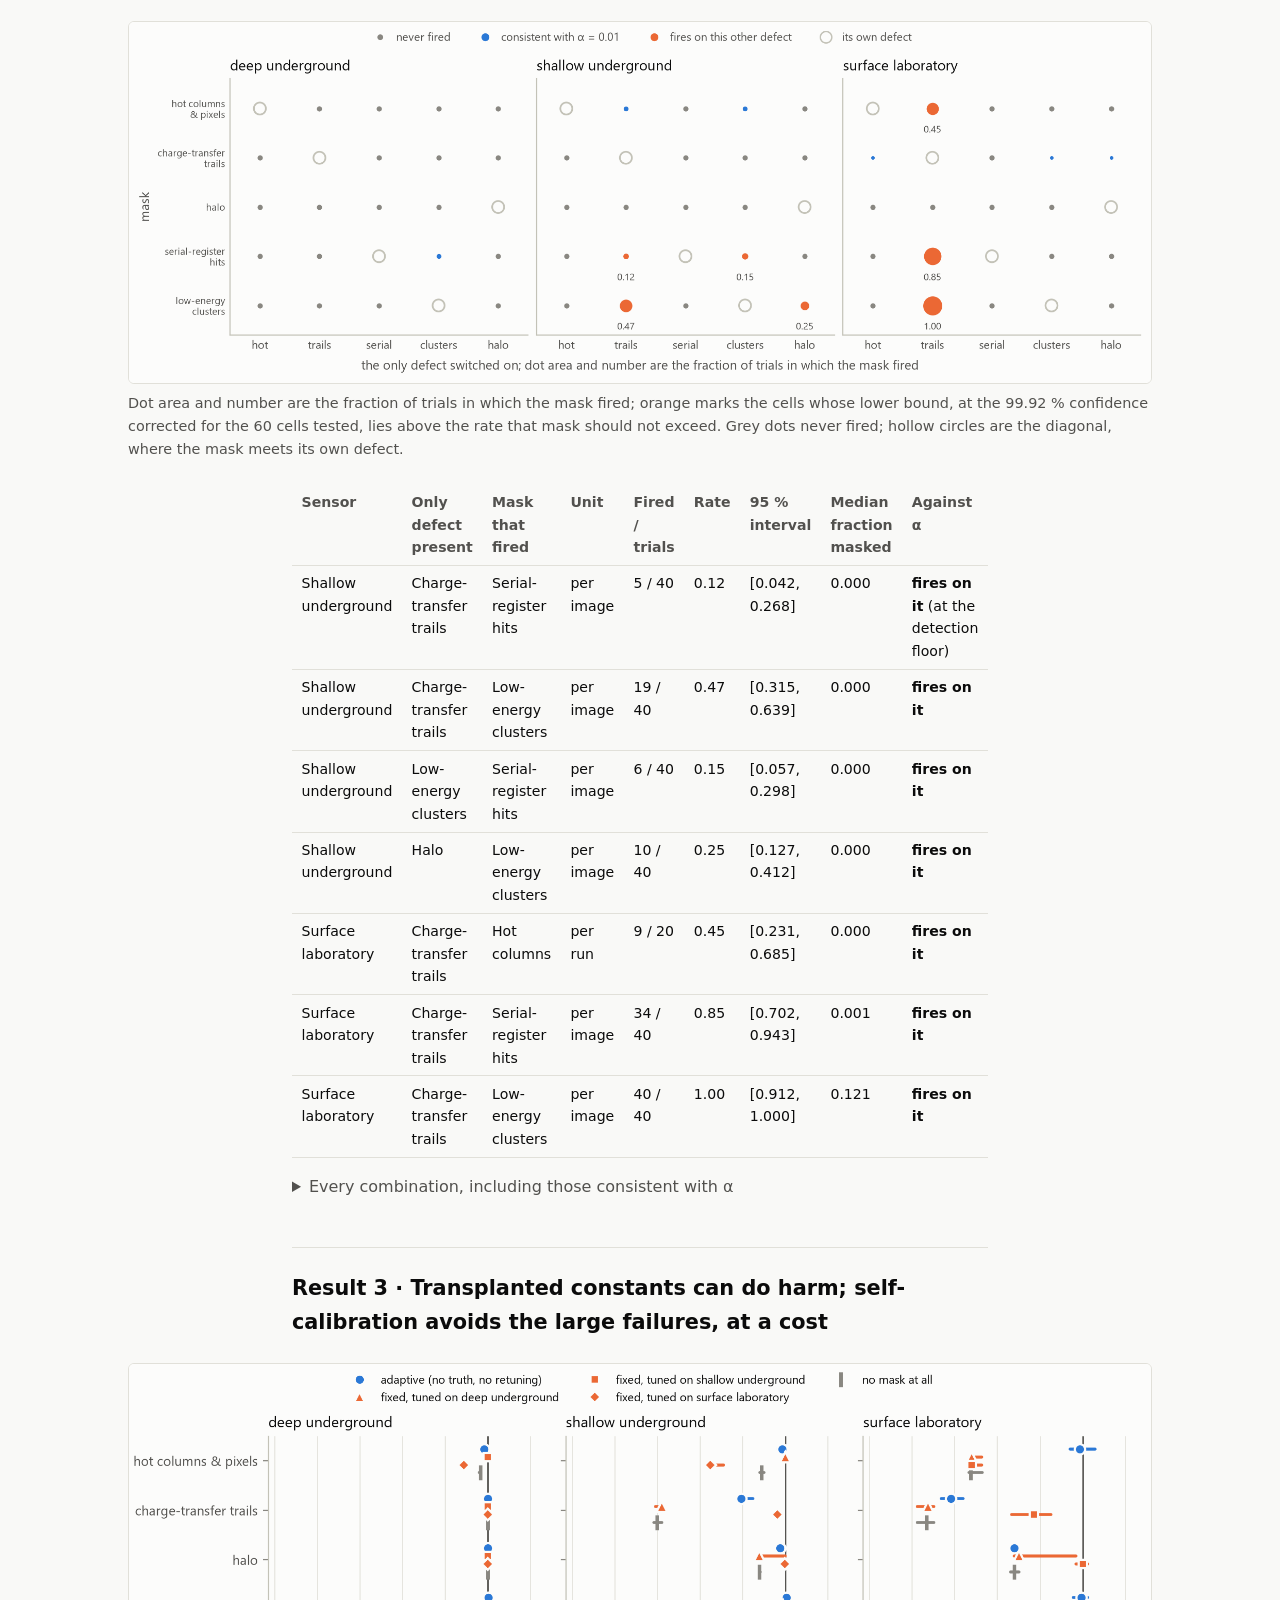
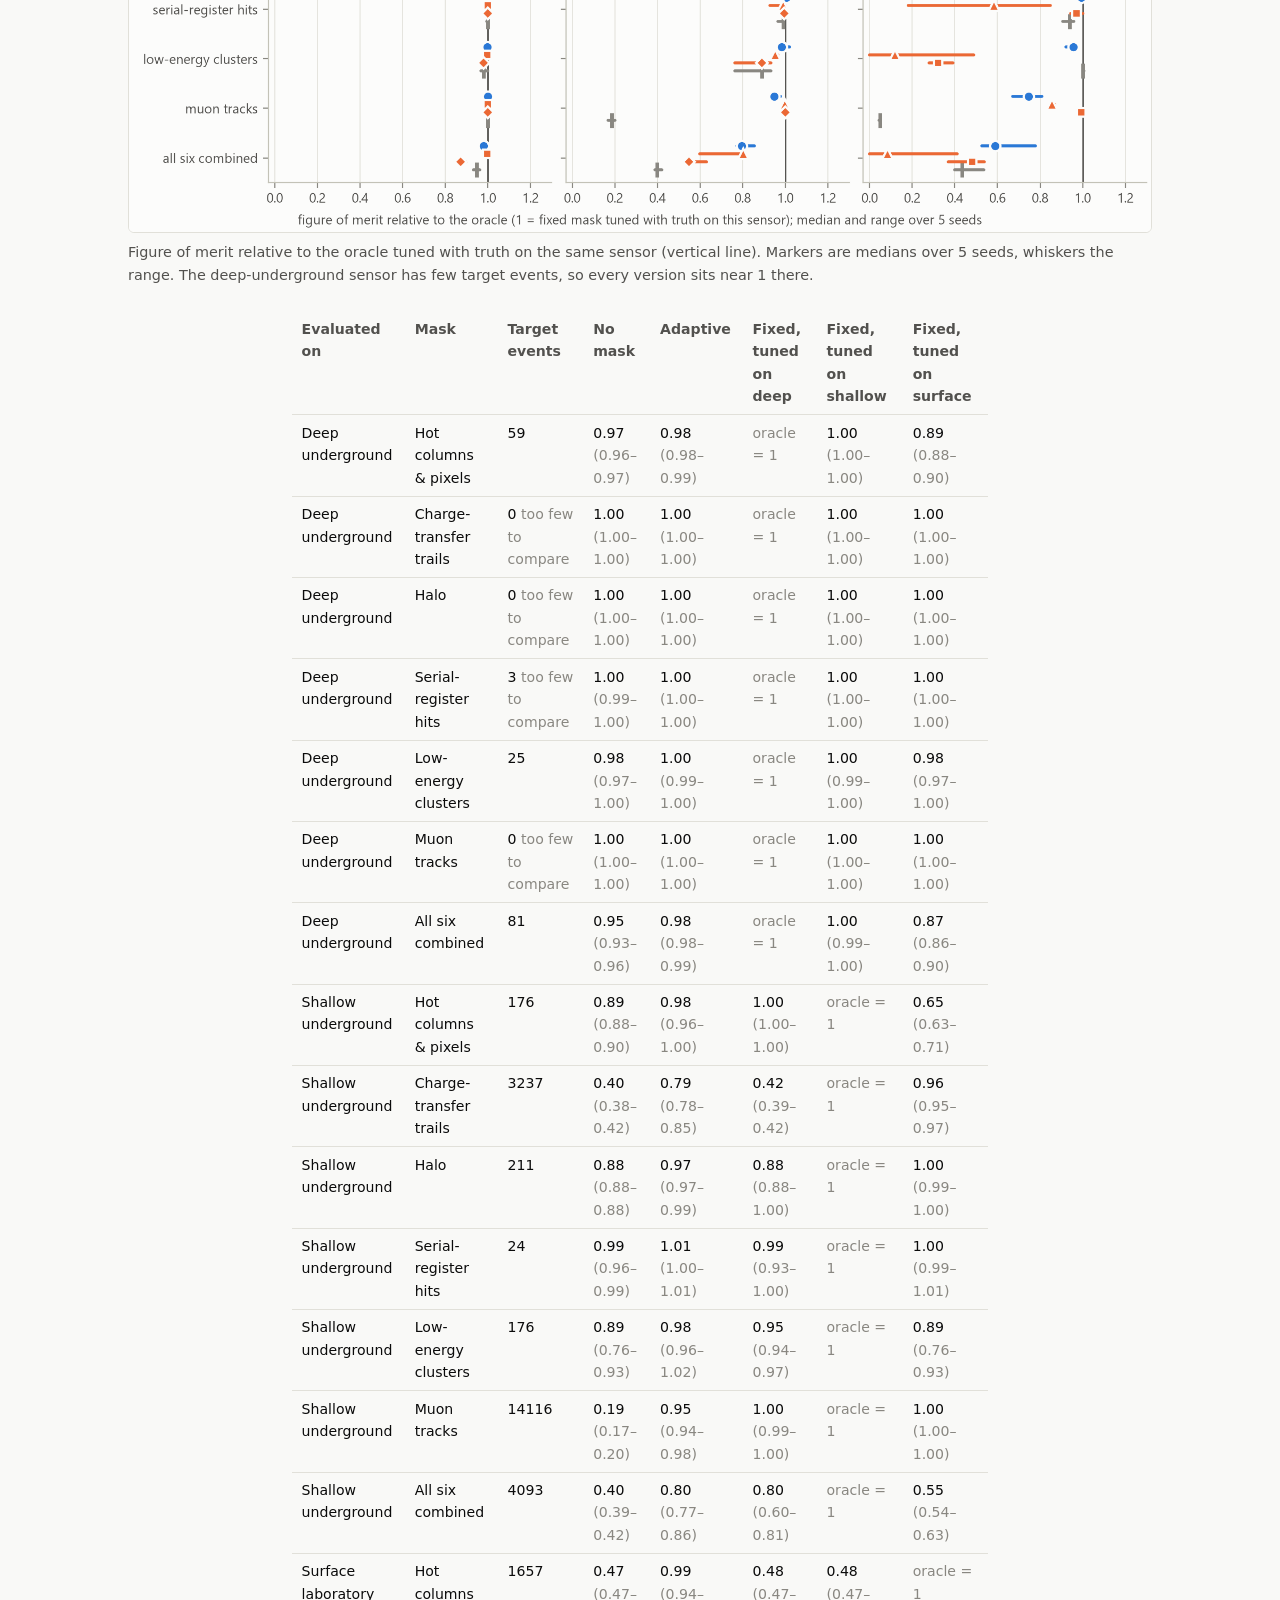
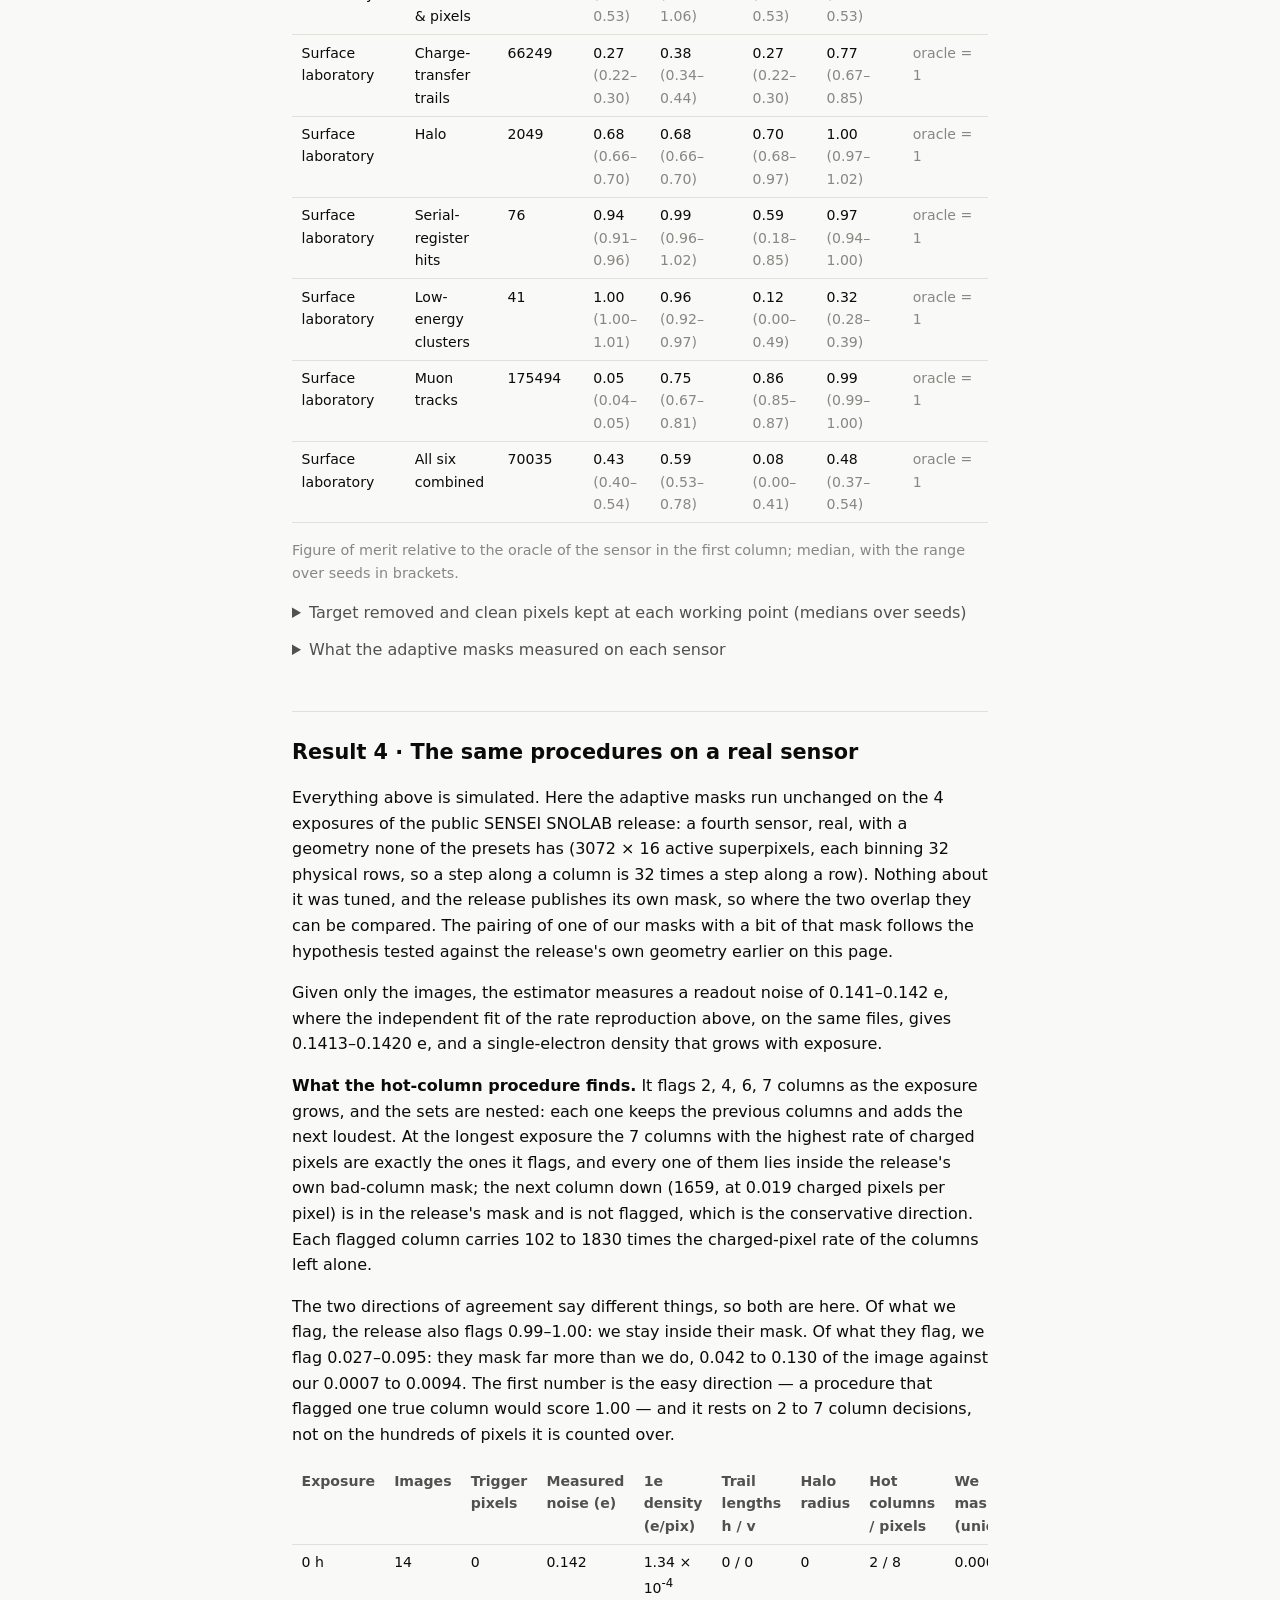
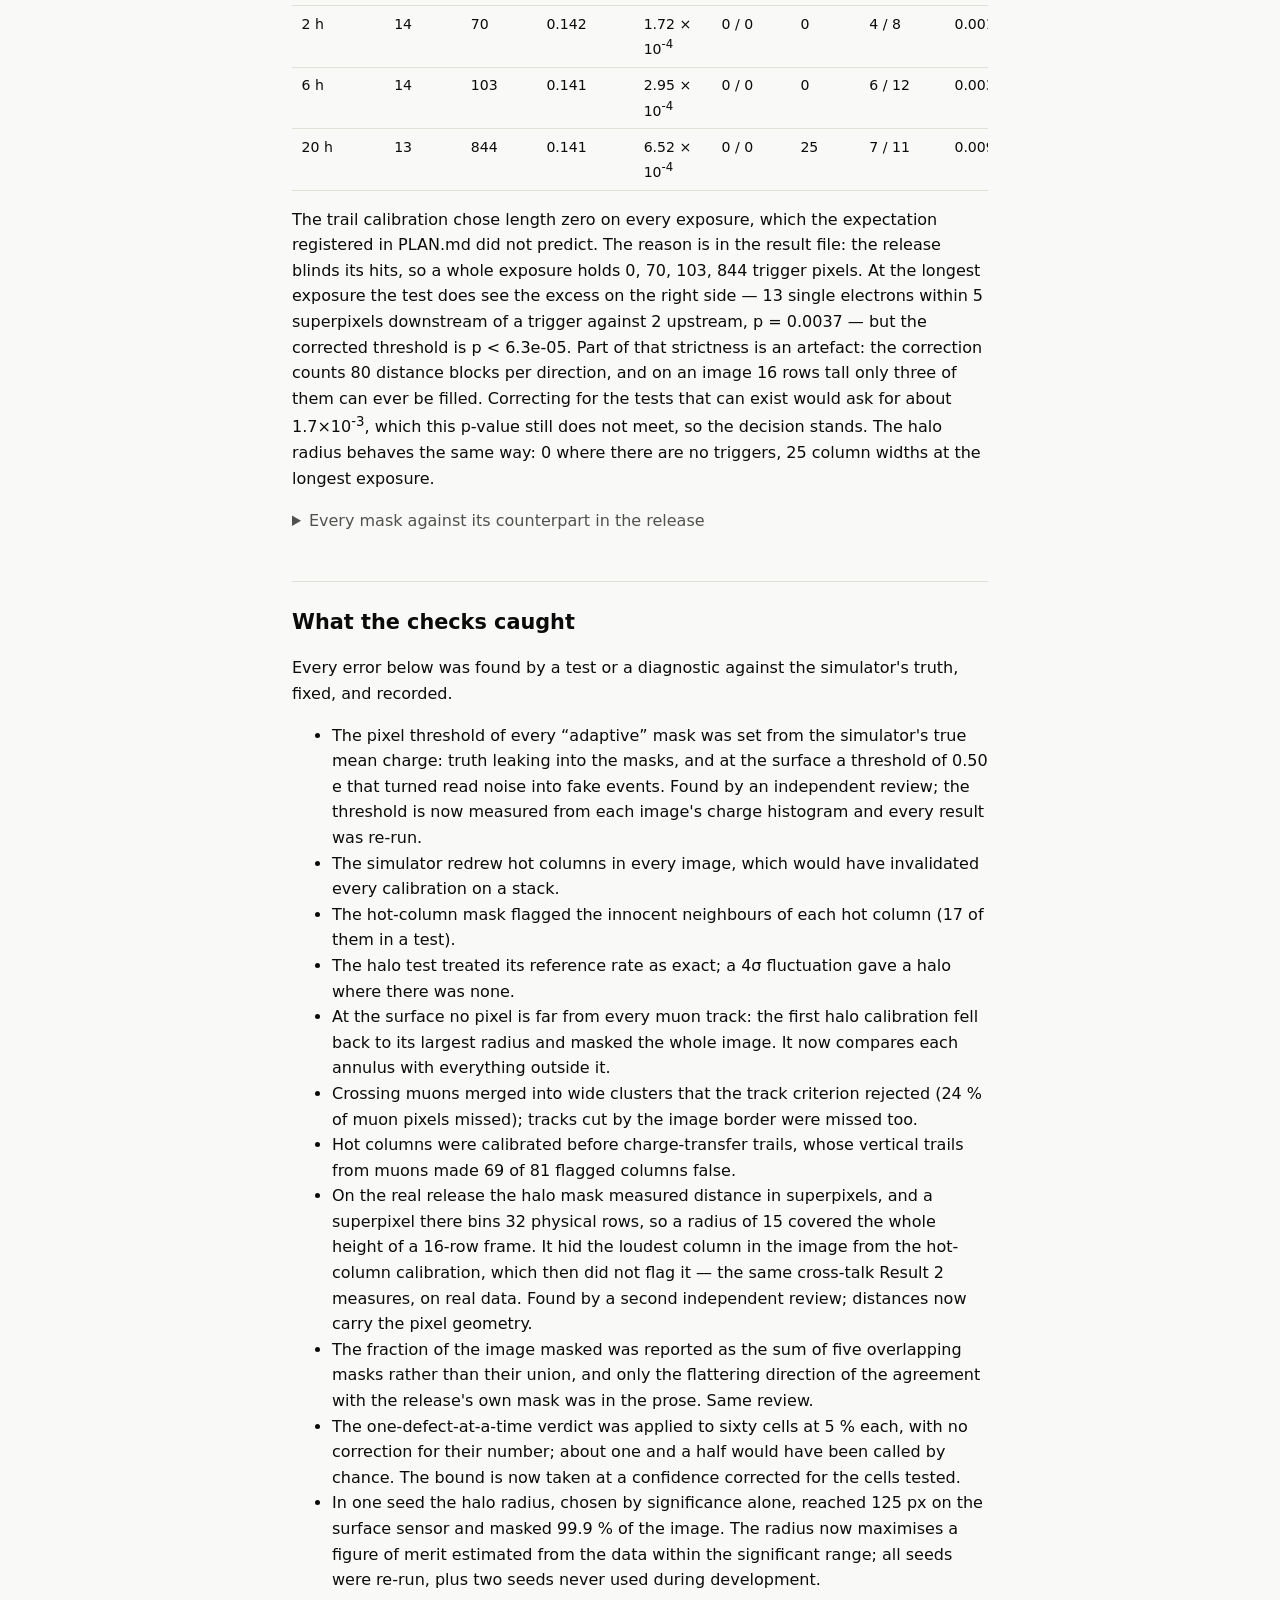
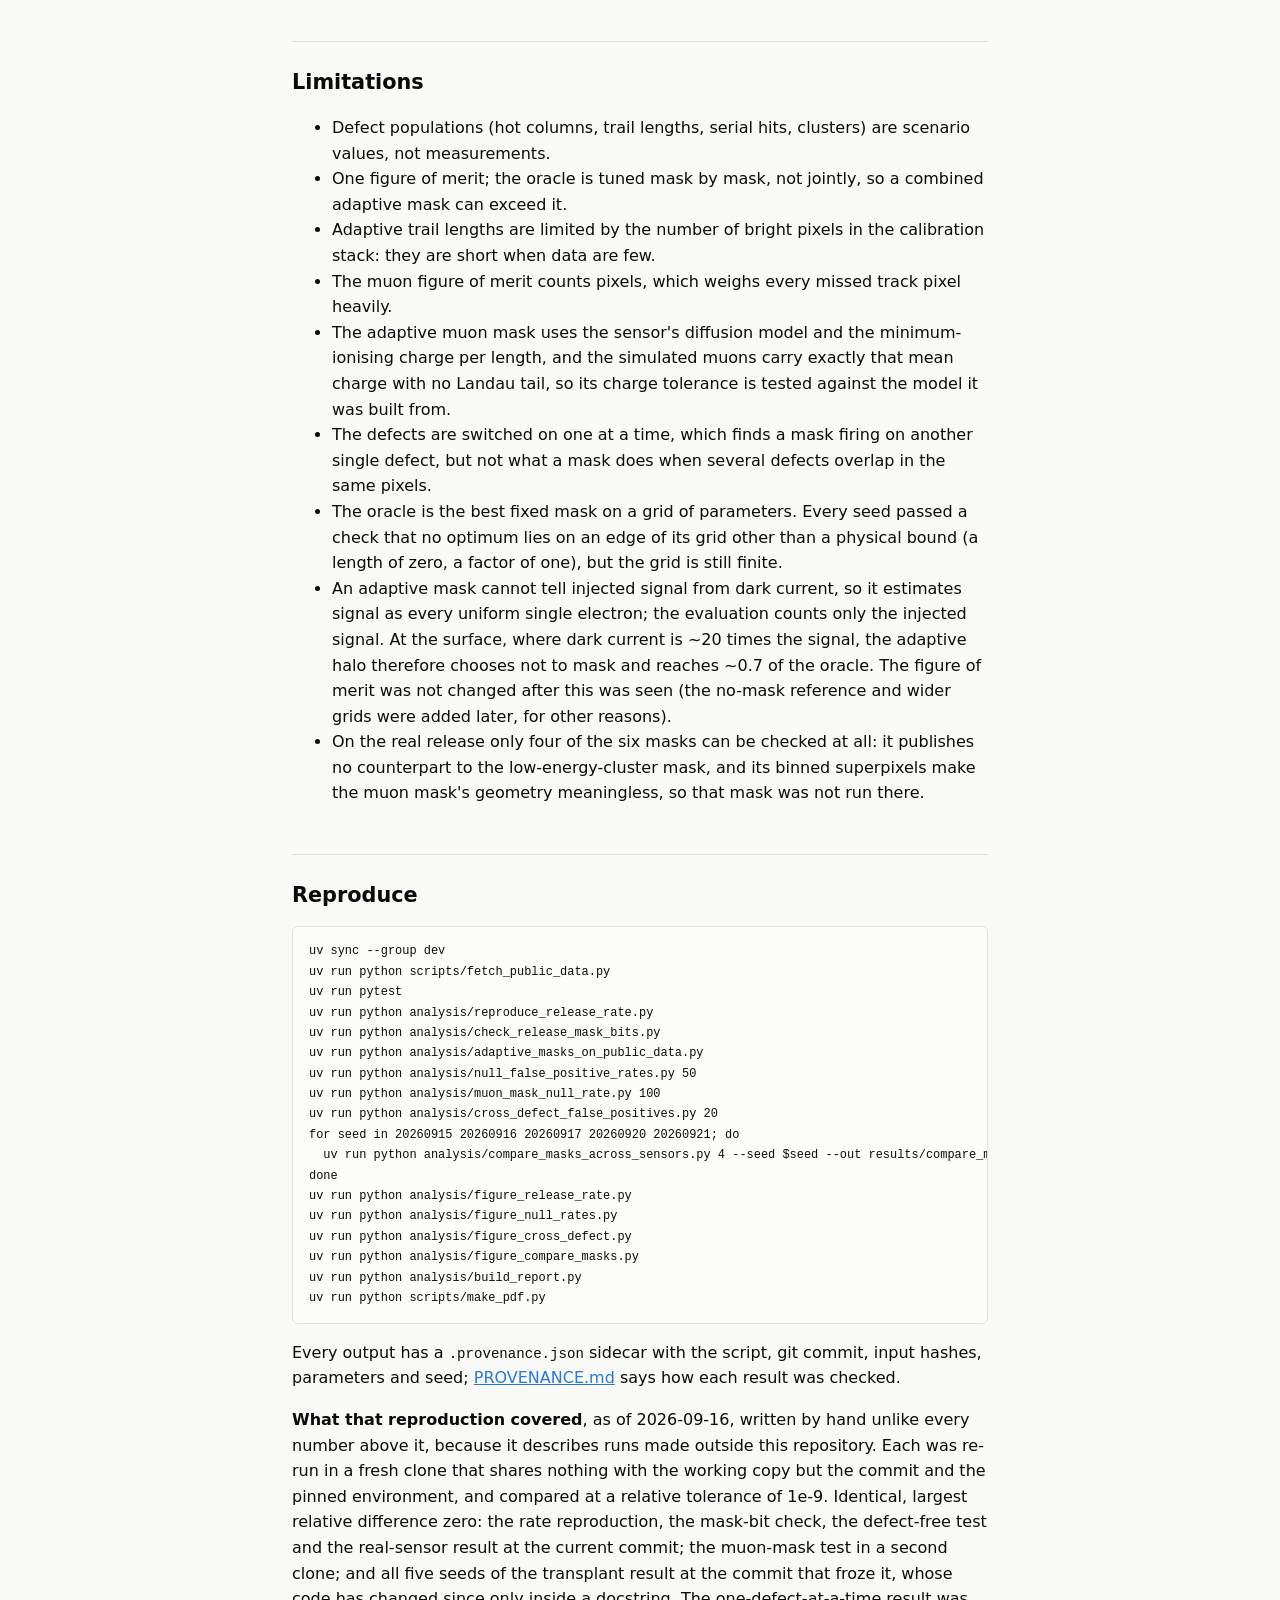
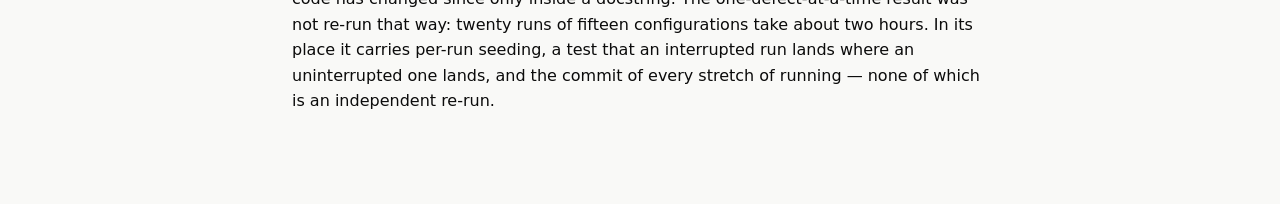
==== commit 9fe5f4b2: "Everything but one analysis now reproduces from a clean clone of the current code R1, R2, R3 and R6 " ====
--- a/report/index.html
+++ b/report/index.html
@@ -252,11 +252,15 @@
 uv run python scripts/make_pdf.py</code></pre>
 <p>Every output has a <code>.provenance.json</code> sidecar with the script, git commit, input hashes, parameters and seed;
 <a href="https://github.com/delfinarj/GW-AI-final-project/blob/main/PROVENANCE.md">PROVENANCE.md</a> says how each result was checked.</p>
-<p><strong>What that reproduction covered</strong>, as of 2026-09-16: those commands were run in a fresh clone of the
-frozen commit, in the pinned environment, and the results compared with the committed files at a relative tolerance of
-1e-9. Every result came out identical, largest relative difference zero: R1, R2, R3 and all five R4 seeds, the summary
-the figure script derives from them, and the figure itself byte for byte. This sentence is written by hand, unlike every
-number above it, because it describes a run made outside this repository.</p>
+<p><strong>What that reproduction covered</strong>, as of 2026-09-16, written by hand unlike every number above it,
+because it describes runs made outside this repository. Each was re-run in a fresh clone that shares nothing with the
+working copy but the commit and the pinned environment, and compared at a relative tolerance of 1e-9. Identical, largest
+relative difference zero: the rate reproduction, the mask-bit check, the defect-free test and the real-sensor result at
+the current commit; the muon-mask test in a second clone; and all five seeds of the transplant result at the commit that
+froze it, whose code has changed since only inside a docstring. The one-defect-at-a-time result was not re-run that way:
+twenty runs of fifteen configurations take about two hours. In its place it carries per-run seeding, a test that an
+interrupted run lands where an uninterrupted one lands, and the commit of every stretch of running &mdash; none of which
+is an independent re-run.</p>
 </main>
 </body>
 </html>
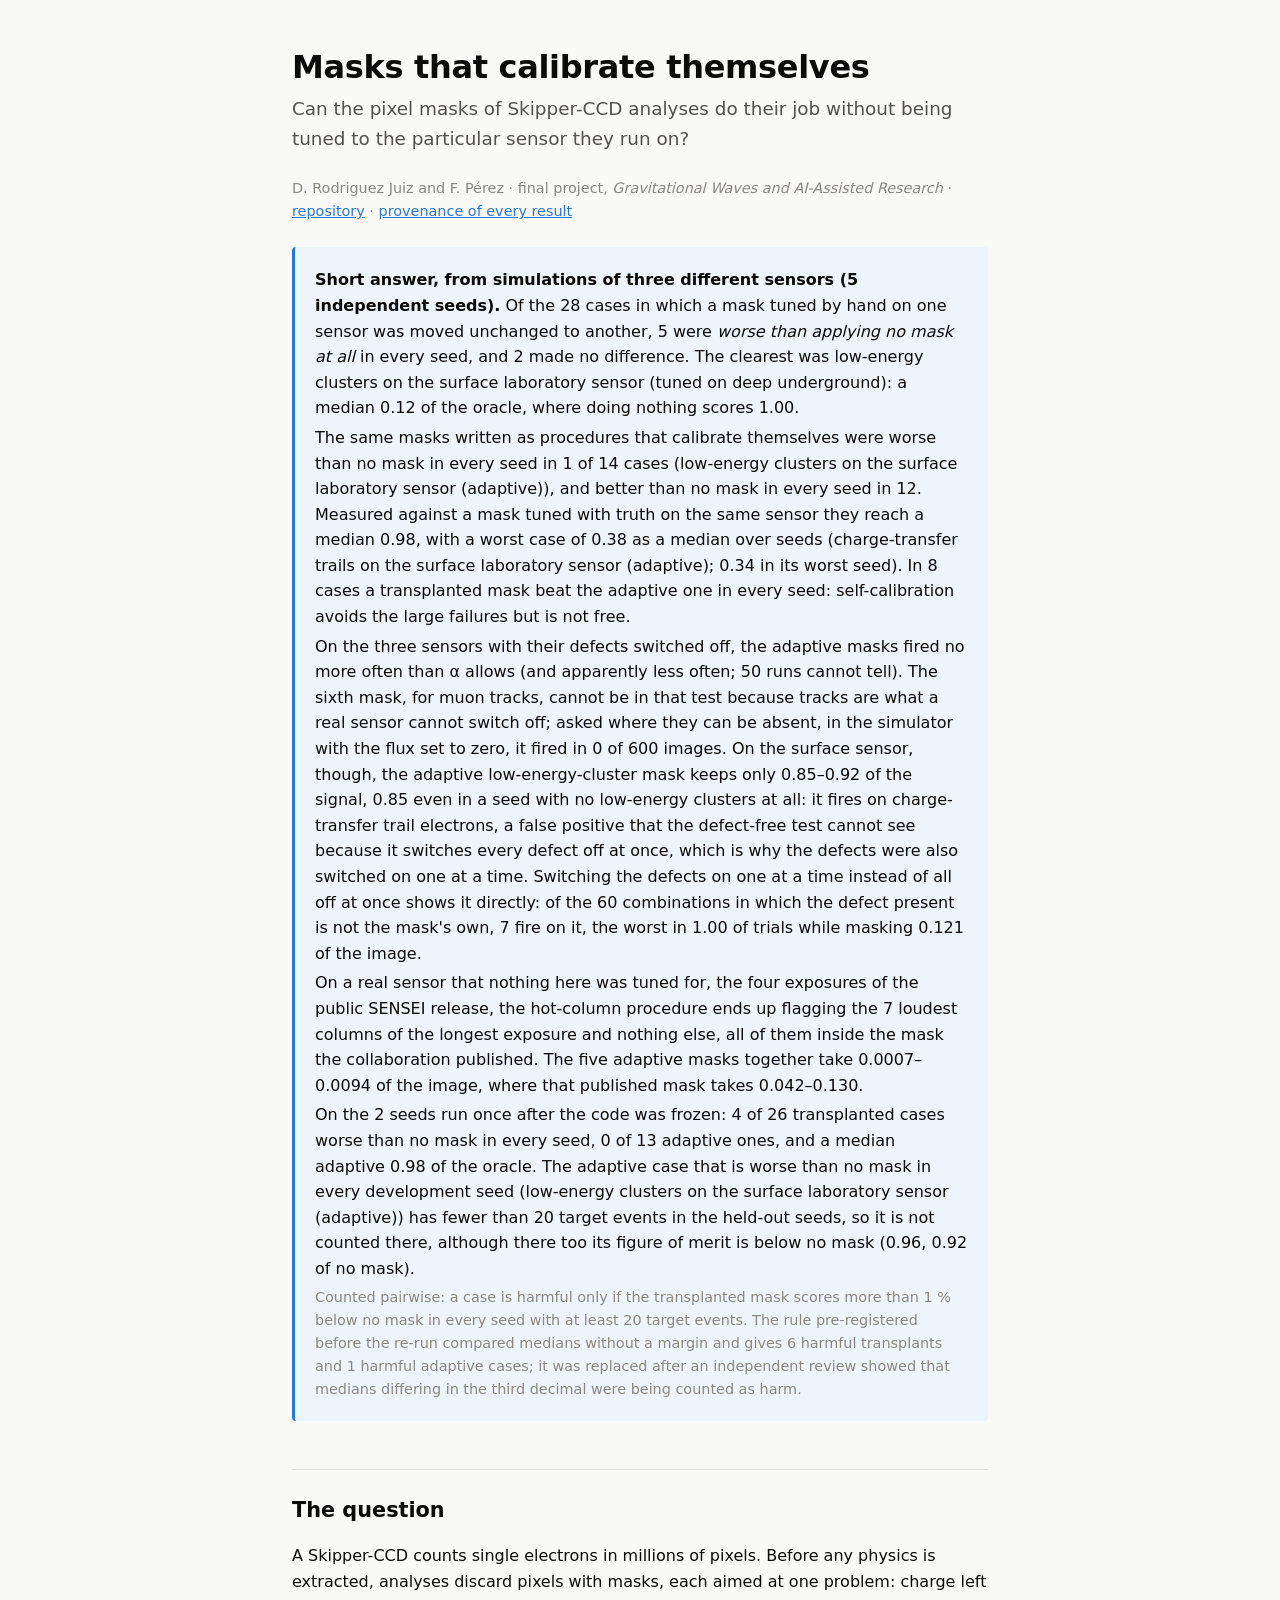
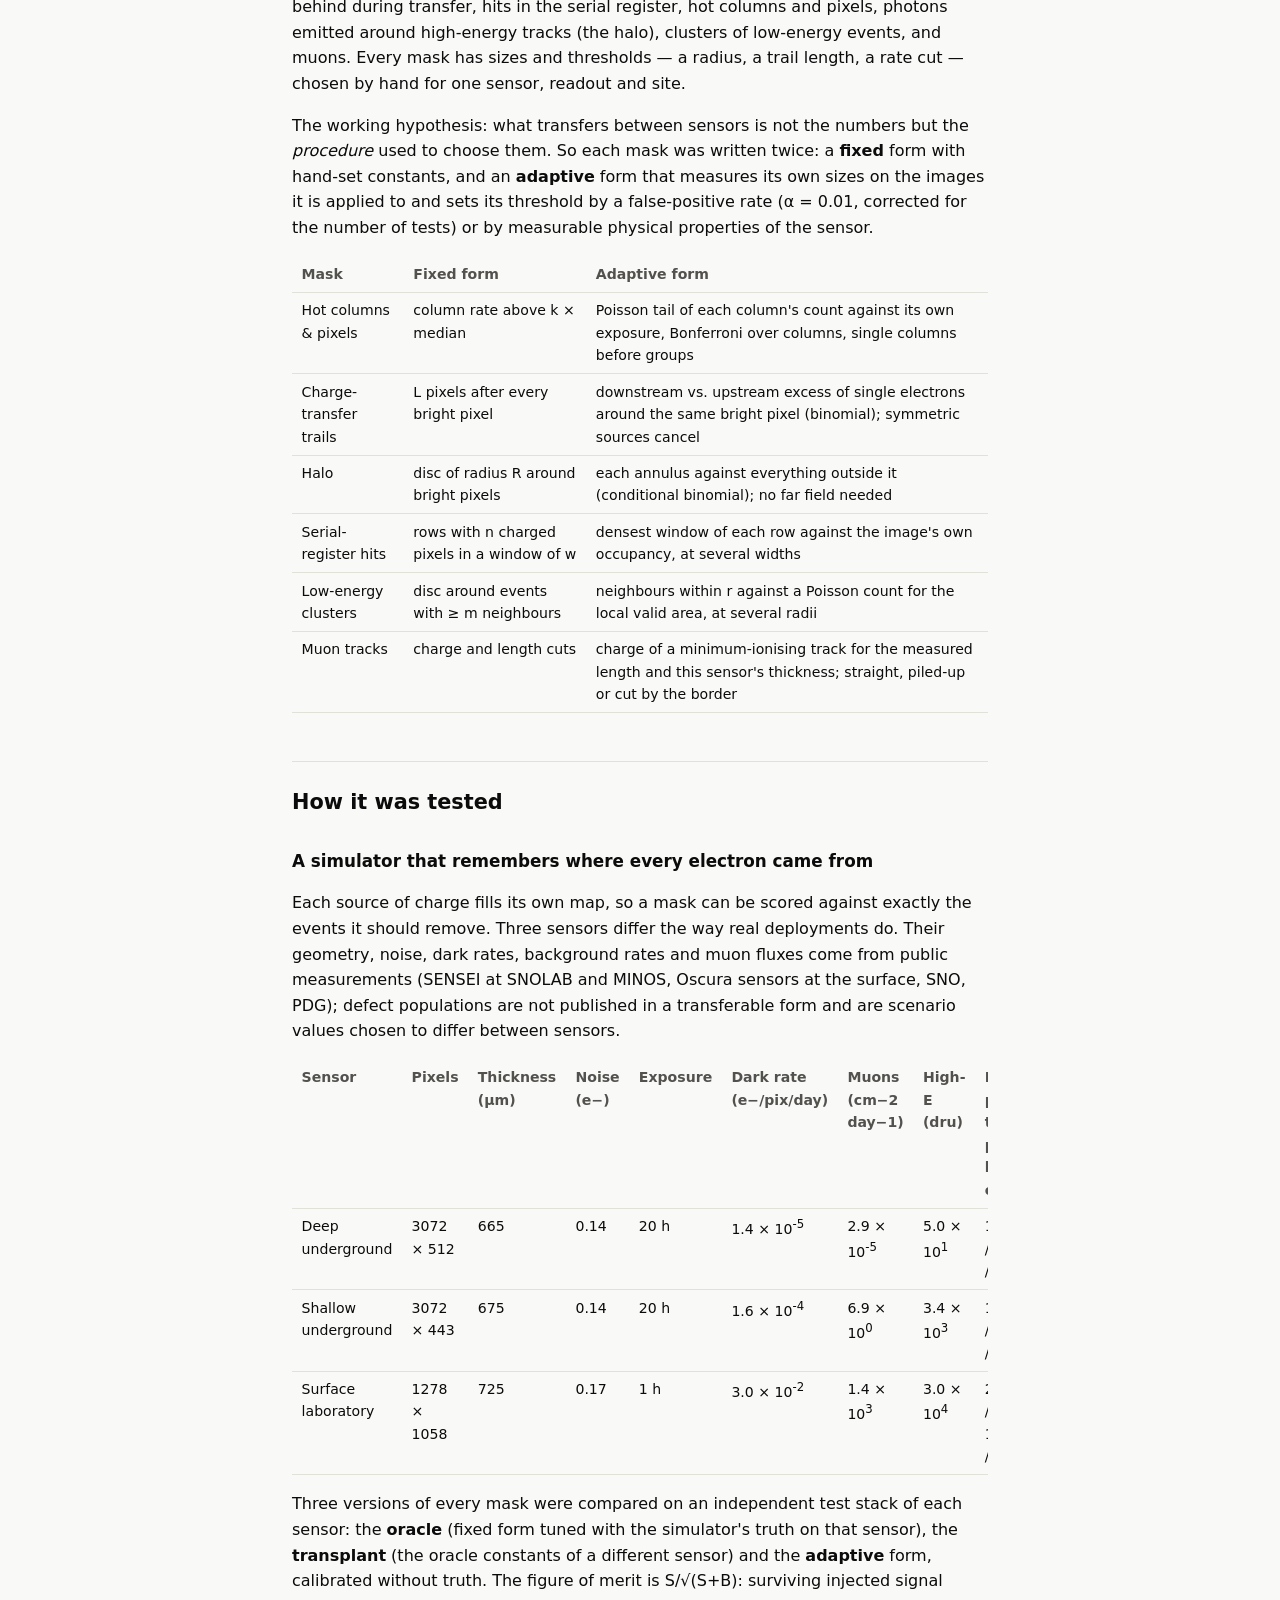
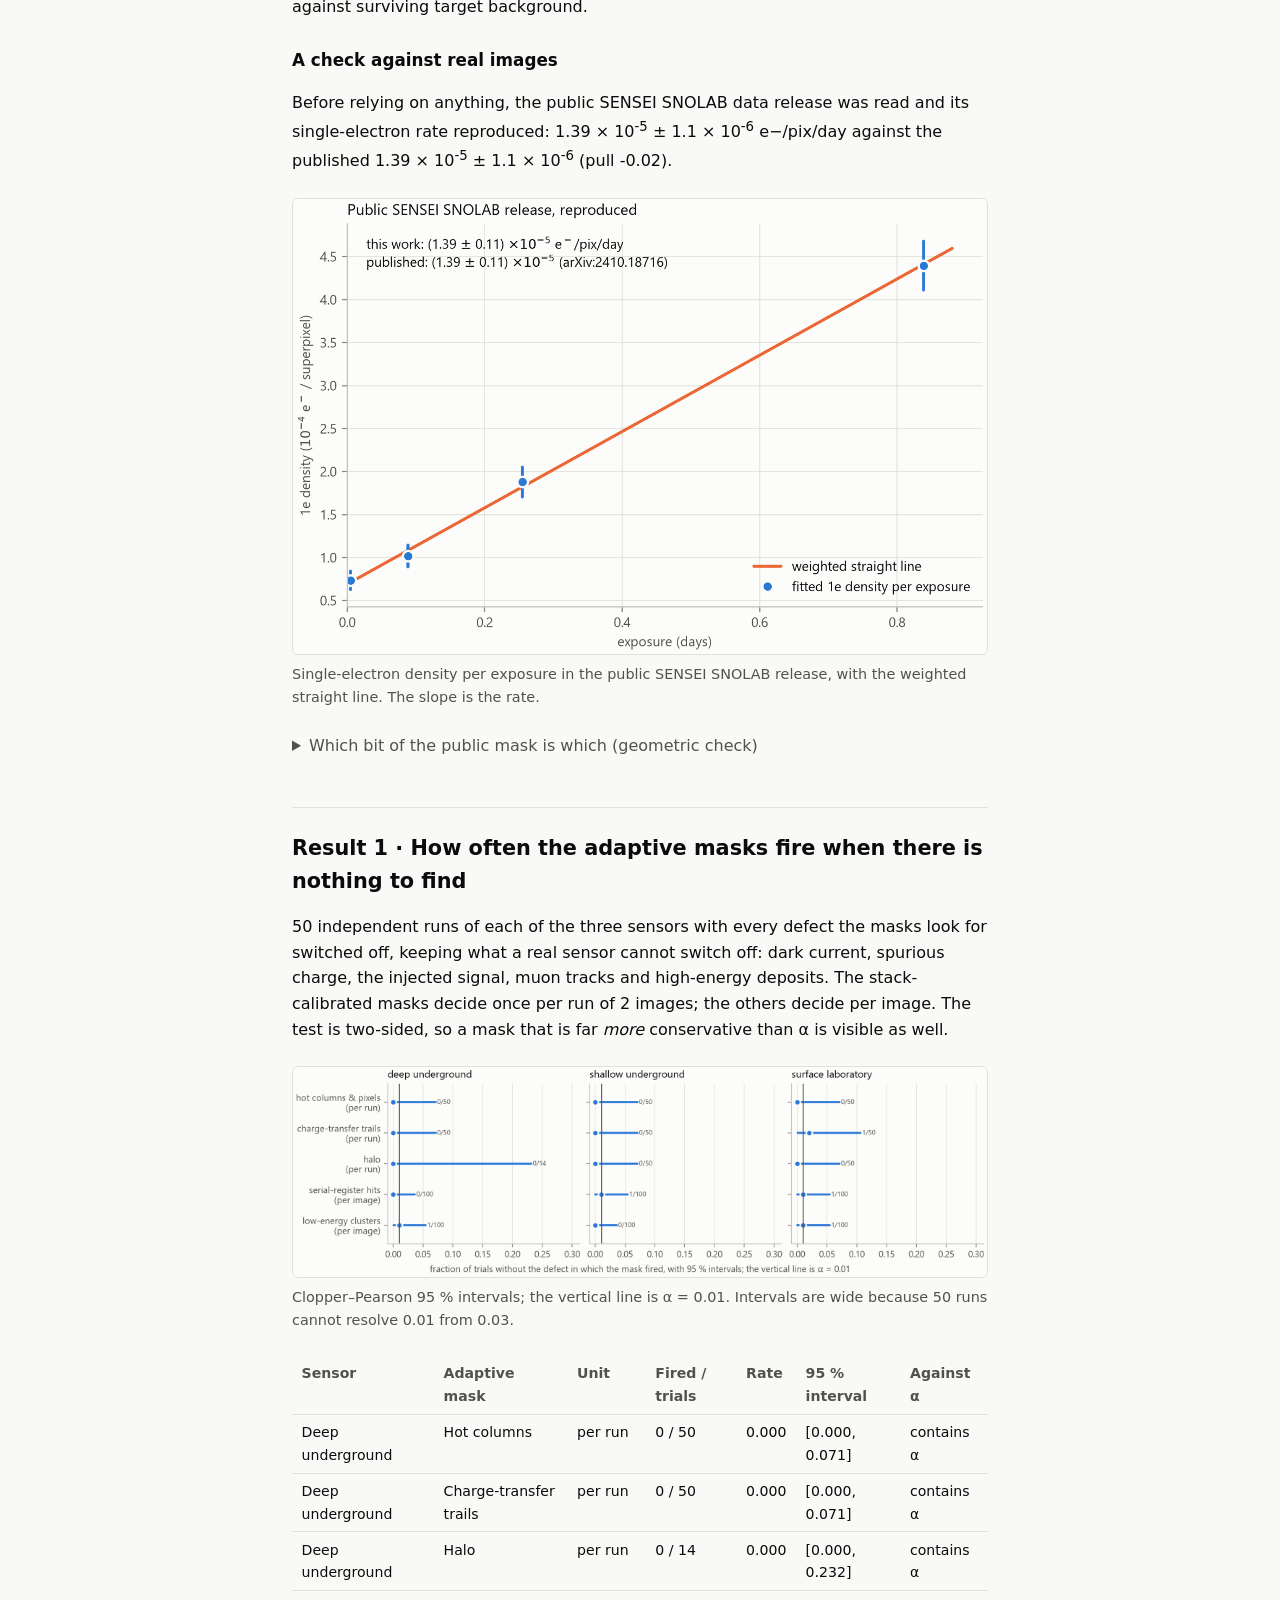
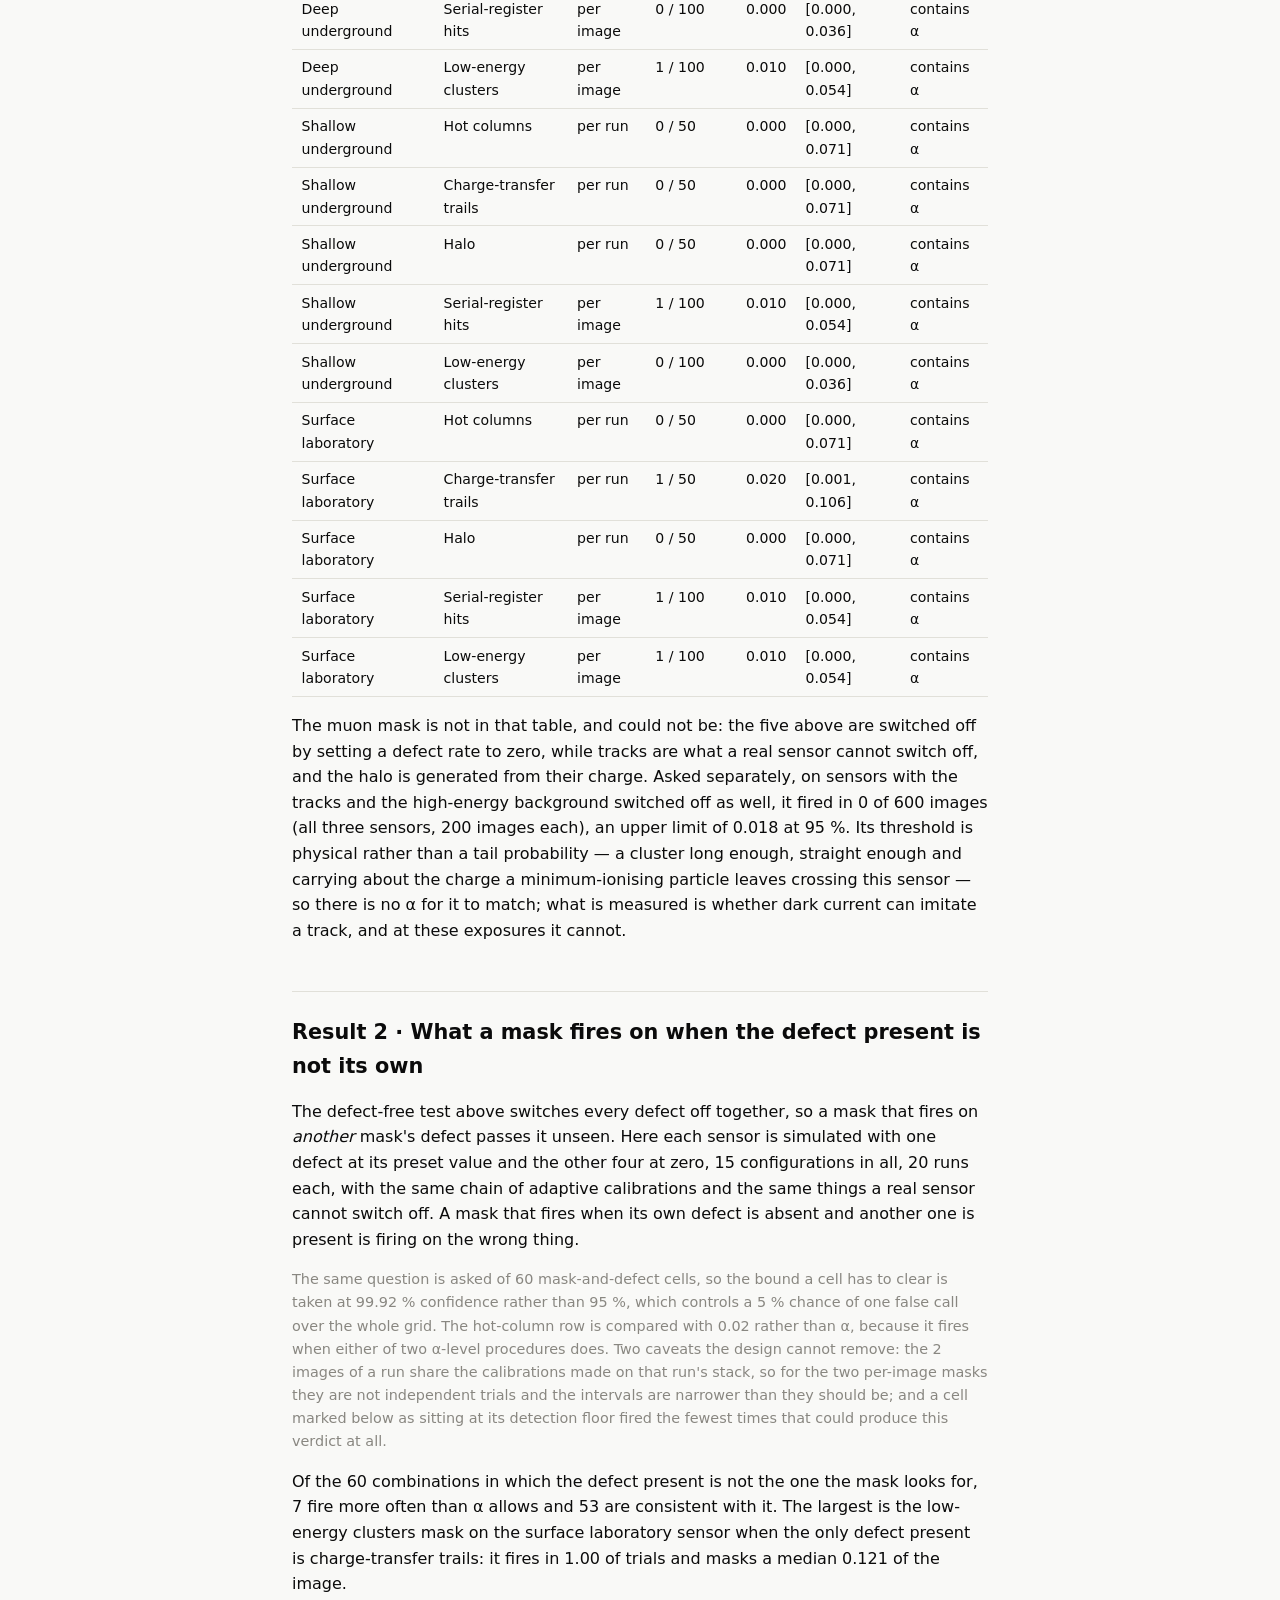
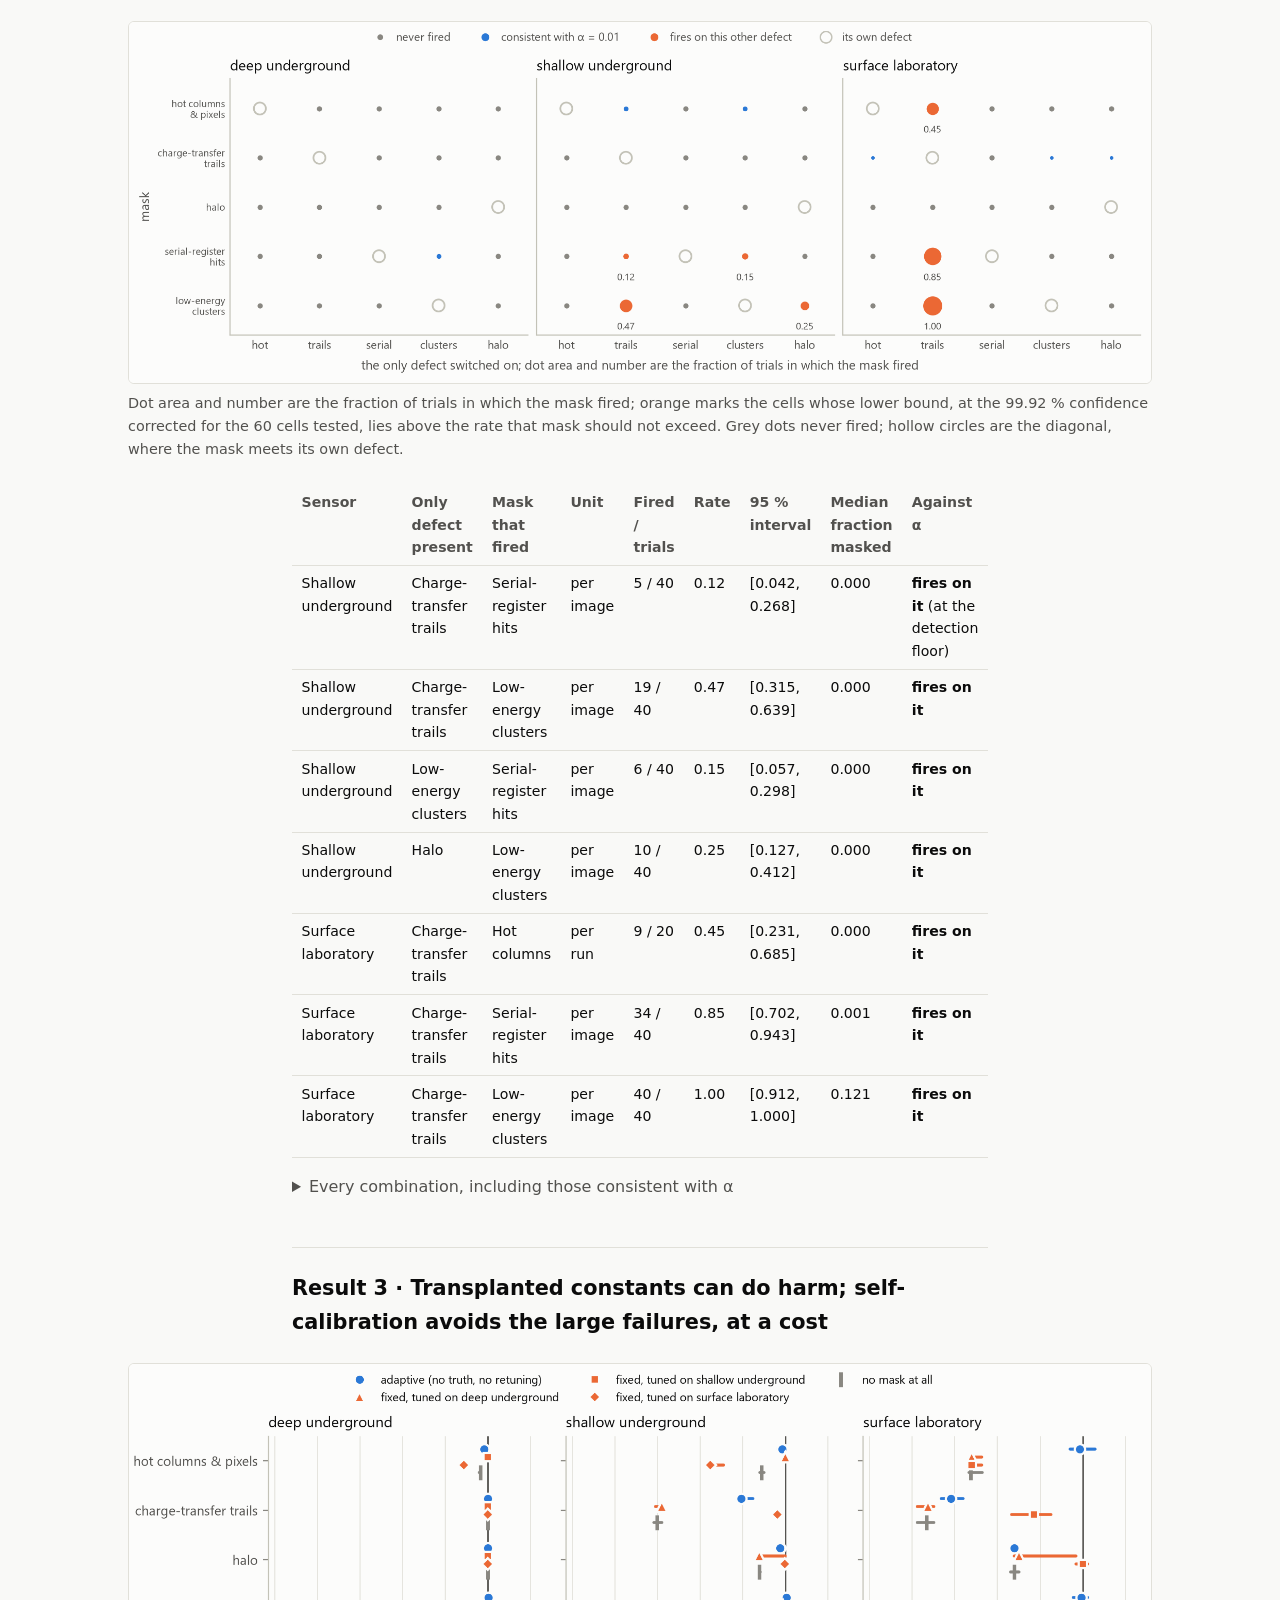
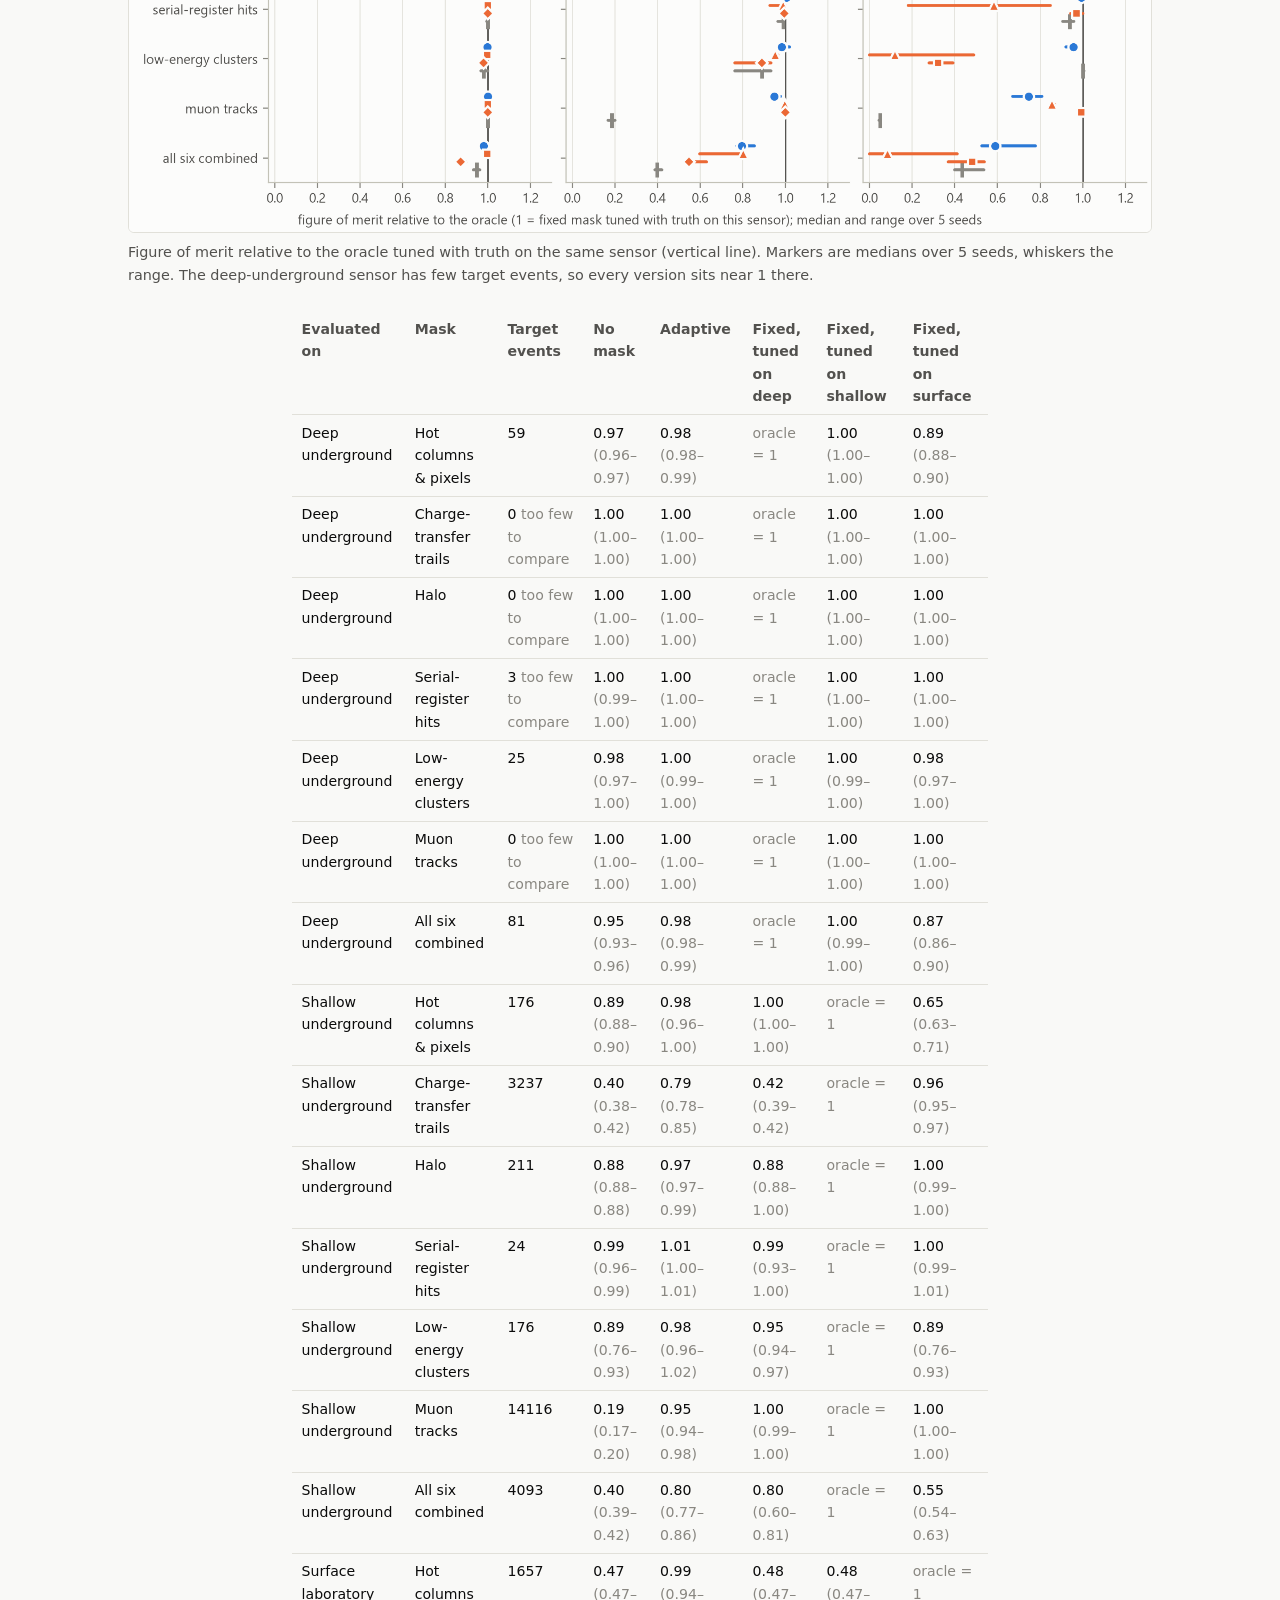
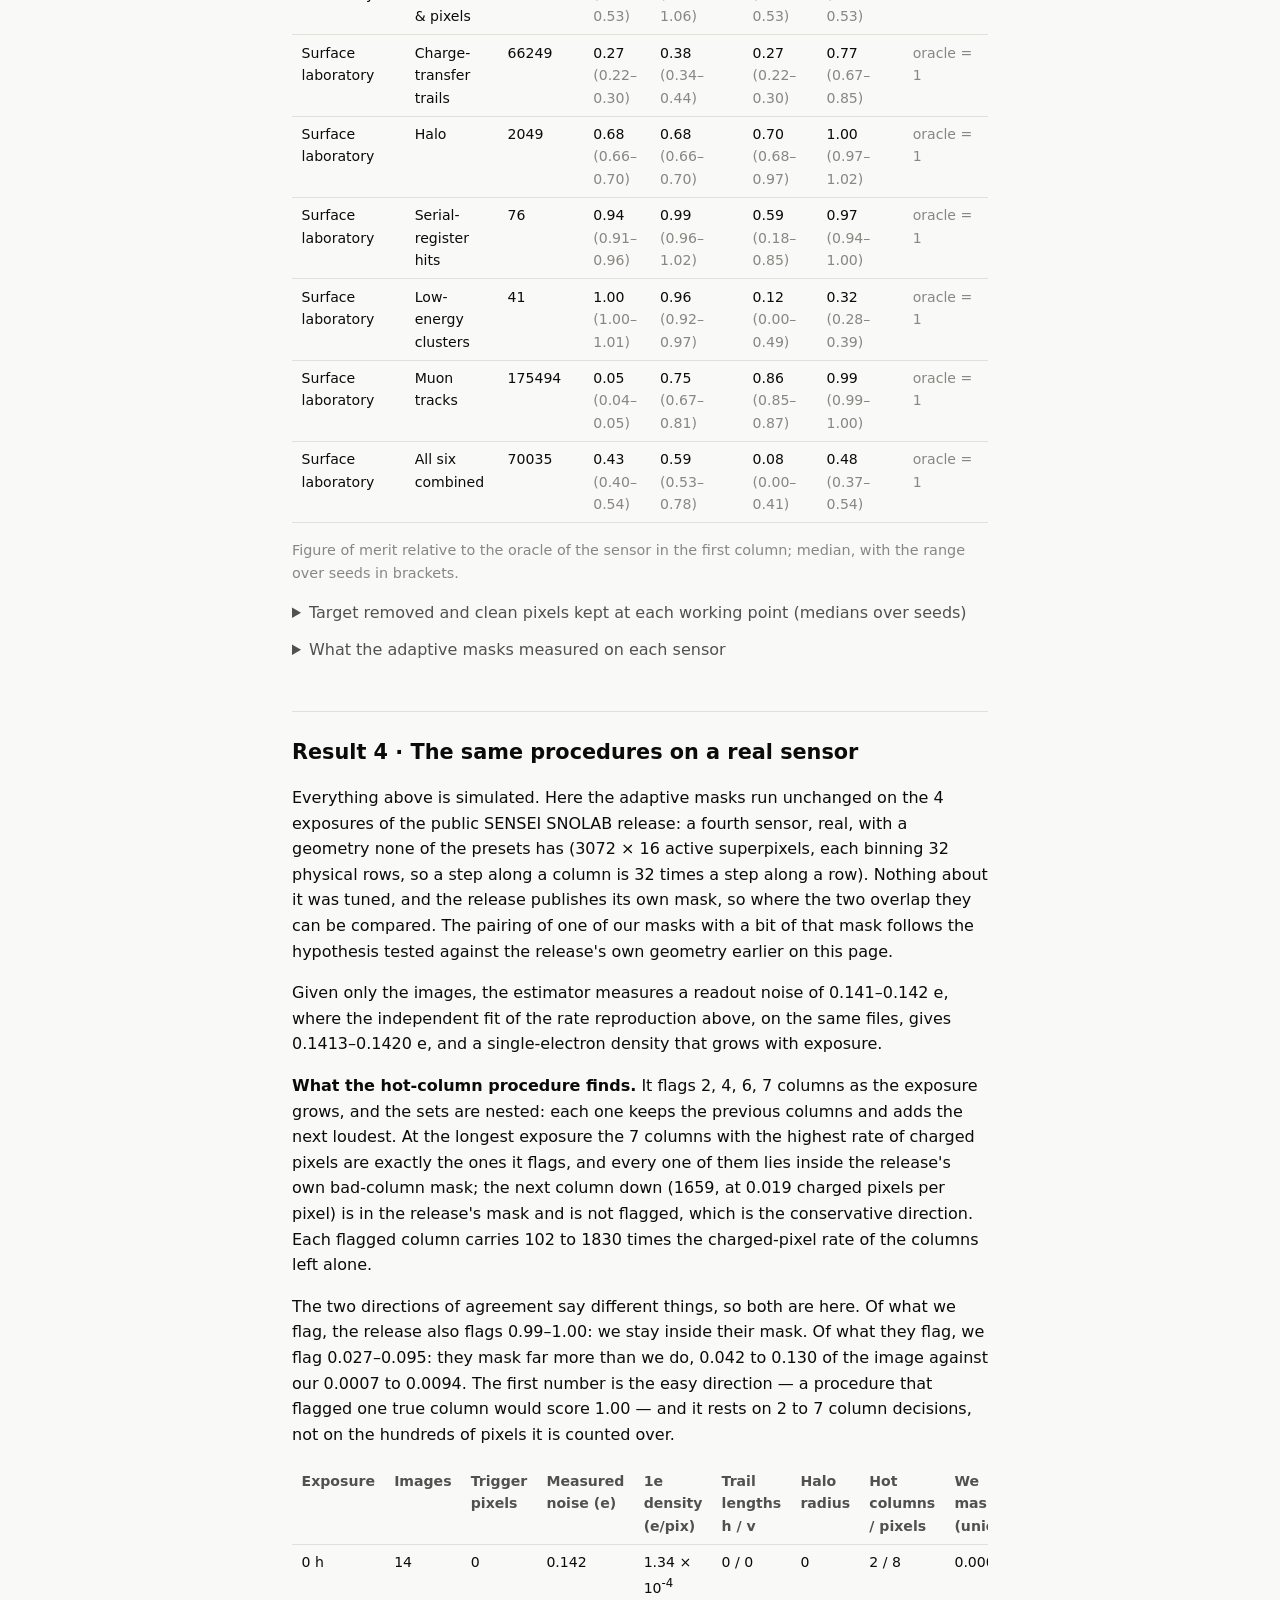
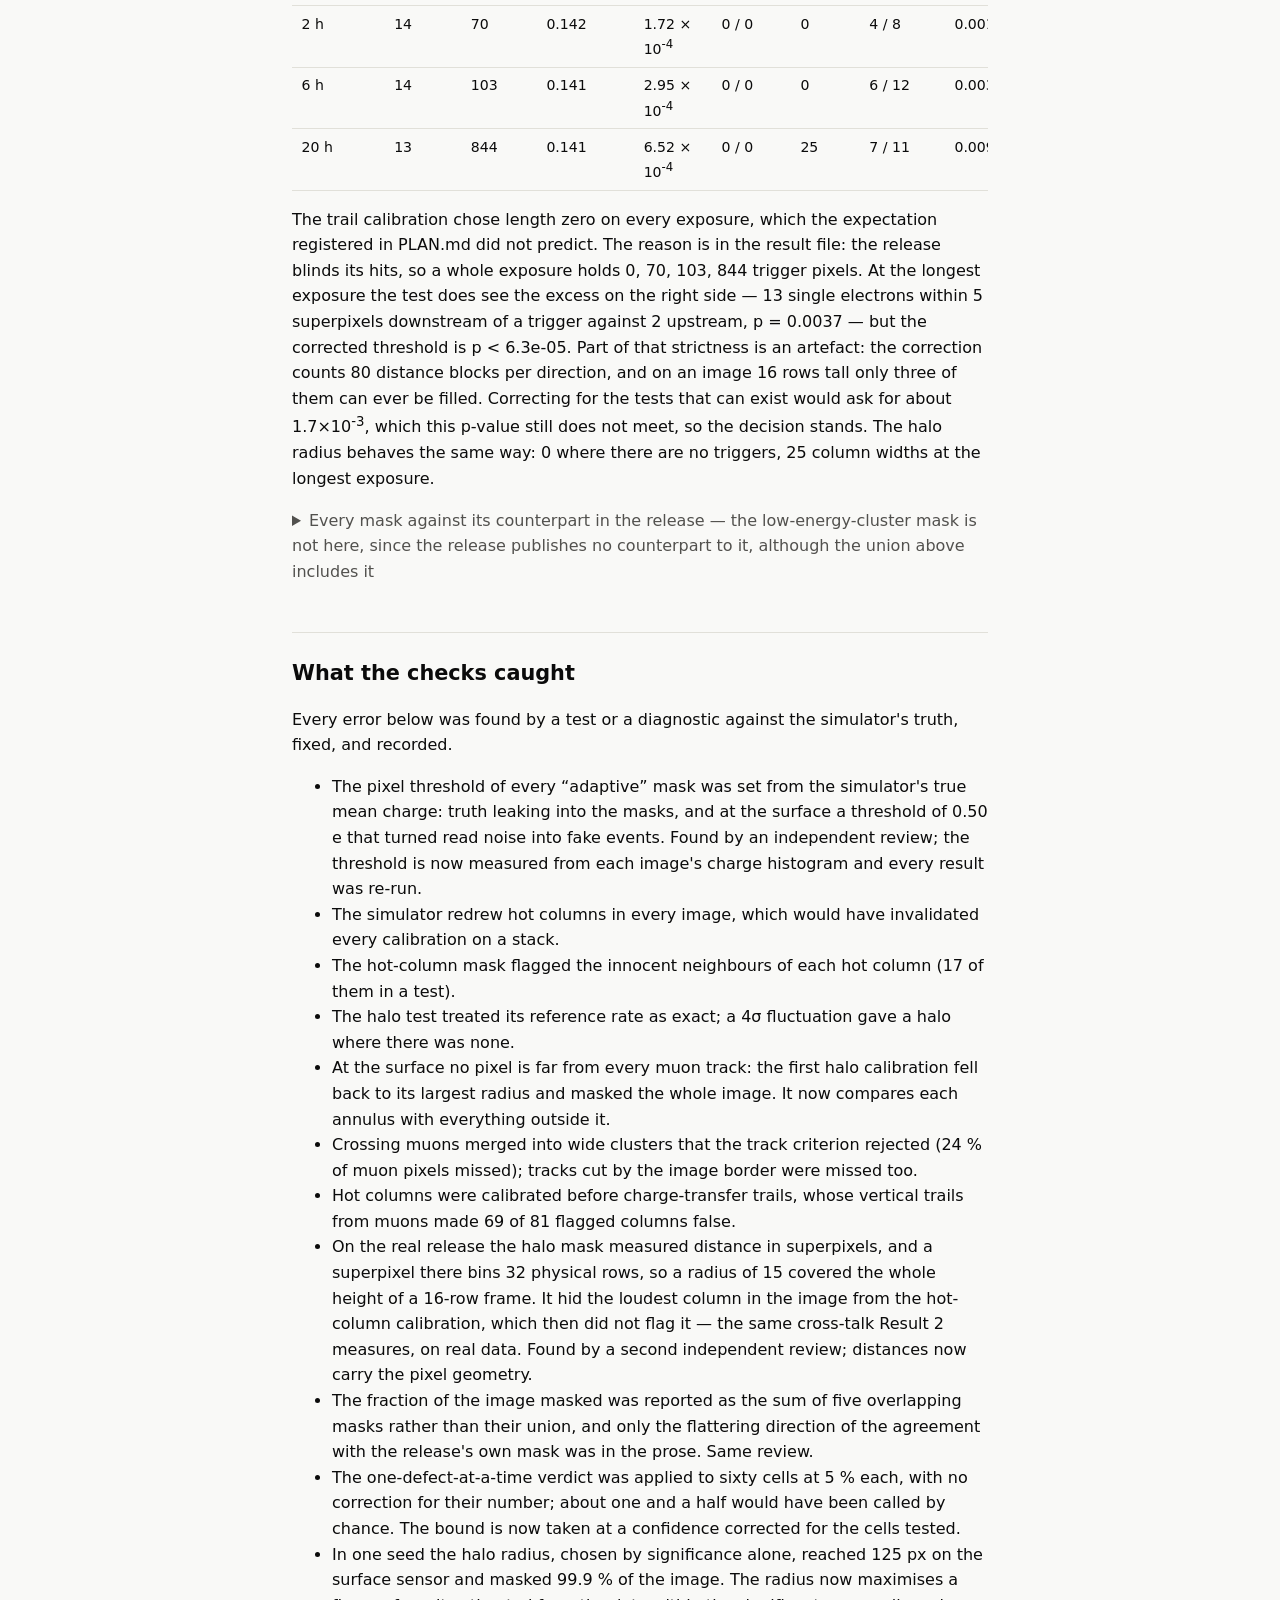
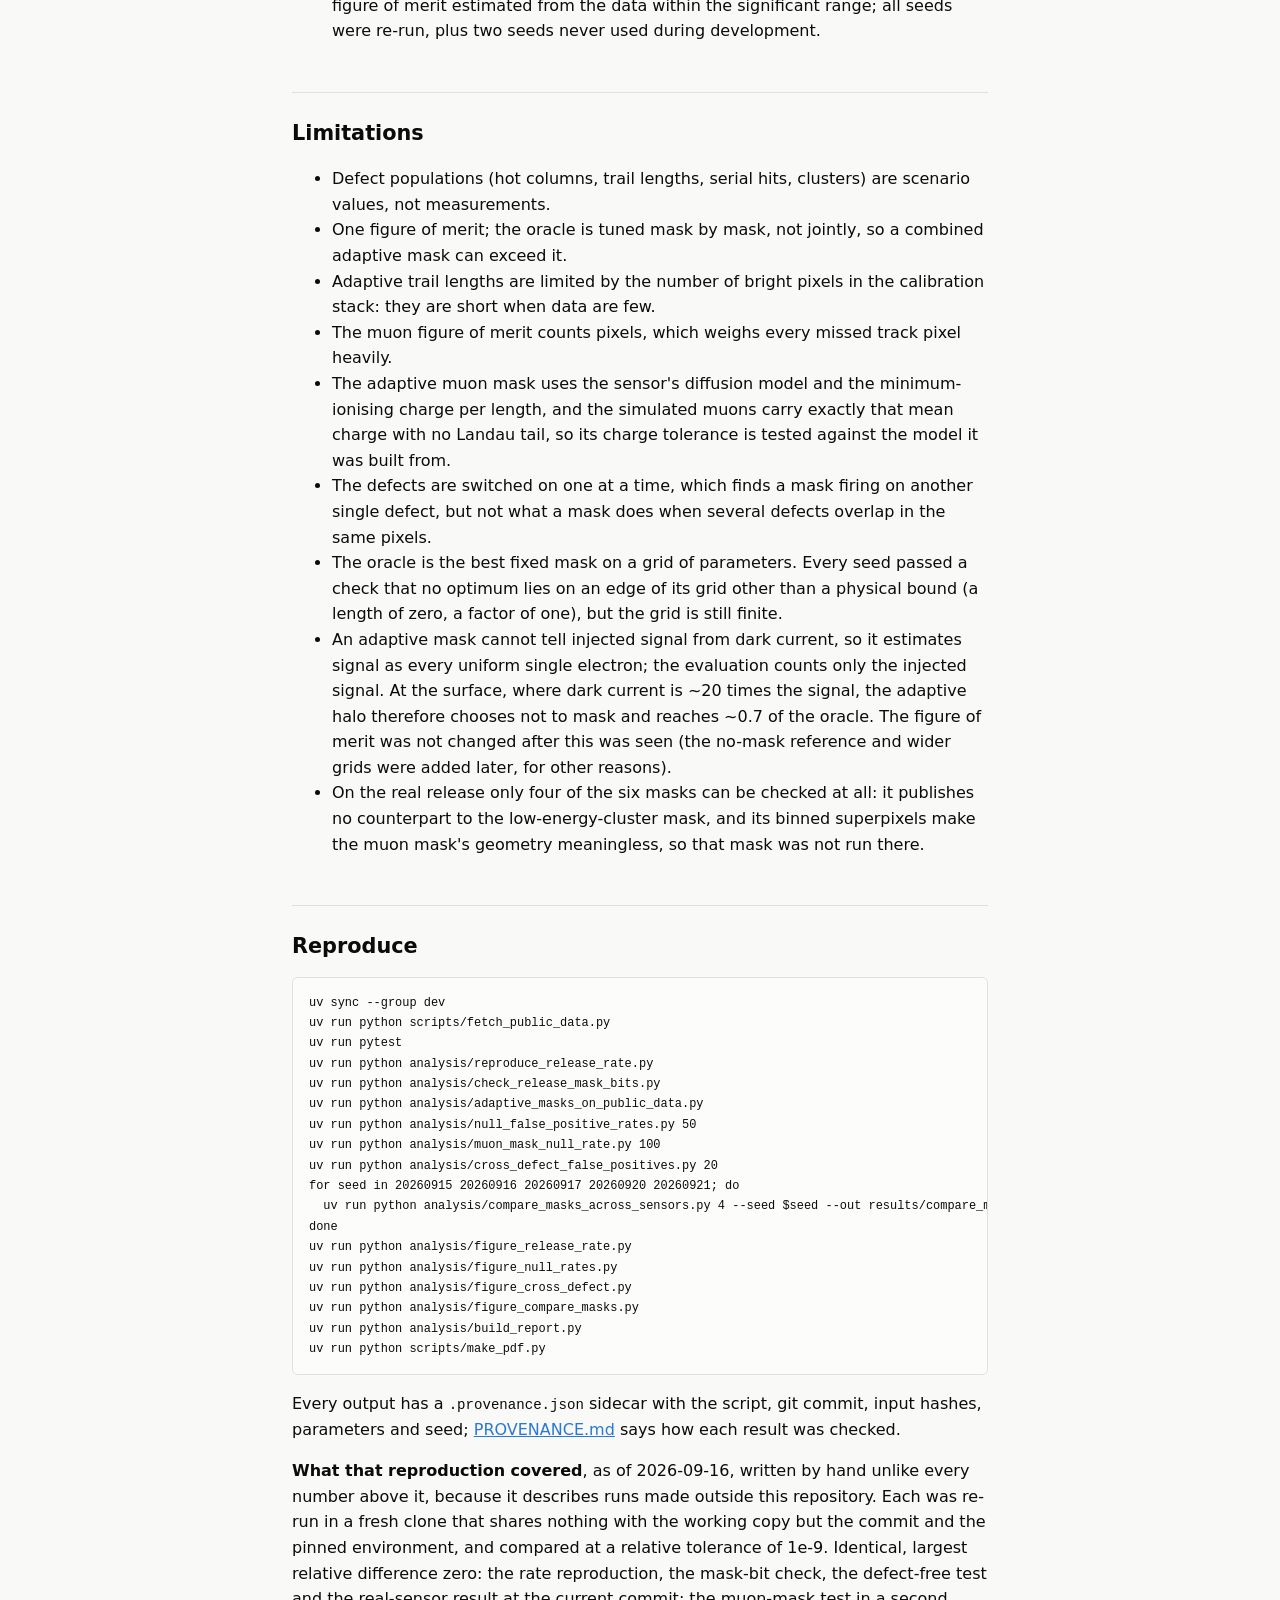
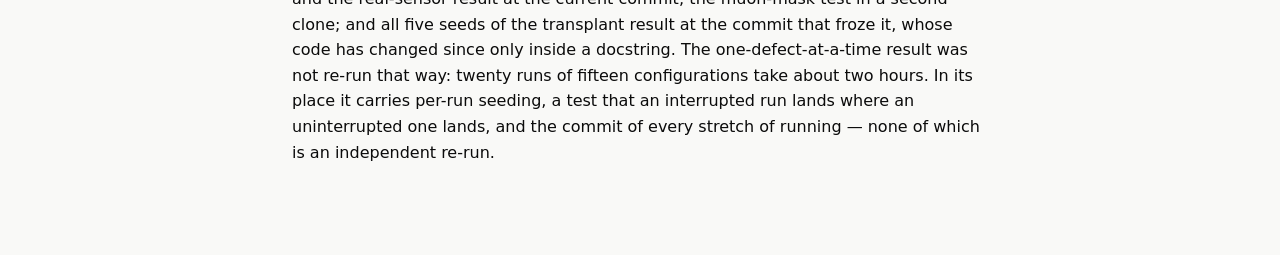
==== commit f0eb1ace: "Two more reviews applied: a stranger following the README, and an audit against the assignment A fre" ====
--- a/report/index.html
+++ b/report/index.html
@@ -77,7 +77,7 @@
 seed: self-calibration avoids the large failures but is not free.</p>
 <p>On the three sensors with their defects switched off, the adaptive masks fired no more often than
 &alpha; allows (and apparently less often; 50 runs cannot tell). The sixth mask, for muon tracks, cannot be in that test because tracks are what a real sensor cannot switch off; asked where they can be absent, in the simulator with the flux set to zero, it fired in 0 of 600 images. On the surface sensor, though, the adaptive low-energy-cluster mask keeps only 0.85&ndash;0.92 of the signal, 0.85 even in a seed with no low-energy clusters at all: it fires on charge-transfer trail electrons, a false positive that the defect-free test cannot see because it switches every defect off at once, which is why the defects were also switched on one at a time. Switching the defects on one at a time instead of all off at once shows it directly: of the 60 combinations in which the defect present is not the mask's own, 7 fire on it, the worst in 1.00 of trials while masking 0.121 of the image.</p>
-<p>On a real sensor that nothing here was tuned for, the four exposures of the public SENSEI release, the hot-column procedure ends up flagging the 7 loudest columns of the longest exposure and nothing else, all of them inside the mask the collaboration published; it masks 0.0007&ndash;0.0094 of the image where that published mask takes 0.042&ndash;0.130.</p>
+<p>On a real sensor that nothing here was tuned for, the four exposures of the public SENSEI release, the hot-column procedure ends up flagging the 7 loudest columns of the longest exposure and nothing else, all of them inside the mask the collaboration published. The five adaptive masks together take 0.0007&ndash;0.0094 of the image, where that published mask takes 0.042&ndash;0.130.</p>
 <p>On the 2 seeds run once after the code was frozen: 4 of 26 transplanted cases worse than no mask in every seed, 0 of 13 adaptive ones, and a median adaptive 0.98 of the oracle. The adaptive case that is worse than no mask in every development seed (low-energy clusters on the surface laboratory sensor (adaptive)) has fewer than 20 target events in the held-out seeds, so it is not counted there, although there too its figure of merit is below no mask (0.96, 0.92 of no mask).</p>
 <p class="meta">Counted pairwise: a case is harmful only if the transplanted mask scores more than 1 % below no mask in every seed with at least 20 target events. The rule pre-registered before the re-run compared medians without a margin and gives 6 harmful transplants and 1 harmful adaptive cases; it was replaced after an independent review showed that medians differing in the third decimal were being counted as harm.</p>
 </div>
@@ -99,7 +99,7 @@
 Three sensors differ the way real deployments do. Their geometry, noise, dark rates, background rates and muon fluxes come
 from public measurements (SENSEI at SNOLAB and MINOS, Oscura sensors at the surface, SNO, PDG); defect populations are not
 published in a transferable form and are scenario values chosen to differ between sensors.</p>
-<div class='table-wrap'><table class=''><thead><tr><th scope='col'>Sensor</th><th scope='col'>Pixels</th><th scope='col'>Thickness (&micro;m)</th><th scope='col'>Noise (e&minus;)</th><th scope='col'>Exposure</th><th scope='col'>Dark rate (e&minus;/pix/day)</th><th scope='col'>Muons (cm&minus;2 day&minus;1)</th><th scope='col'>High-E (dru)</th><th scope='col'>Halo &micro;m / trail px / hot cols</th></tr></thead><tbody><tr><td>Deep underground</td><td>3072 &times; 512</td><td>665</td><td>0.14</td><td>20 h</td><td>1.4 &times; 10<sup>-5</sup></td><td>2.9e-05</td><td>50</td><td>100 / 30 / 4</td></tr><tr><td>Shallow underground</td><td>3072 &times; 443</td><td>675</td><td>0.14</td><td>20 h</td><td>1.6 &times; 10<sup>-4</sup></td><td>6.9</td><td>3.37e+03</td><td>150 / 60 / 10</td></tr><tr><td>Surface laboratory</td><td>1278 &times; 1058</td><td>725</td><td>0.17</td><td>1 h</td><td>3.0 &times; 10<sup>-2</sup></td><td>1.4e+03</td><td>3e+04</td><td>250 / 100 / 25</td></tr></tbody></table></div>
+<div class='table-wrap'><table class=''><thead><tr><th scope='col'>Sensor</th><th scope='col'>Pixels</th><th scope='col'>Thickness (&micro;m)</th><th scope='col'>Noise (e&minus;)</th><th scope='col'>Exposure</th><th scope='col'>Dark rate (e&minus;/pix/day)</th><th scope='col'>Muons (cm&minus;2 day&minus;1)</th><th scope='col'>High-E (dru)</th><th scope='col'>Halo &micro;m / trail px / hot cols</th></tr></thead><tbody><tr><td>Deep underground</td><td>3072 &times; 512</td><td>665</td><td>0.14</td><td>20 h</td><td>1.4 &times; 10<sup>-5</sup></td><td>2.9 &times; 10<sup>-5</sup></td><td>5.0 &times; 10<sup>1</sup></td><td>100 / 30 / 4</td></tr><tr><td>Shallow underground</td><td>3072 &times; 443</td><td>675</td><td>0.14</td><td>20 h</td><td>1.6 &times; 10<sup>-4</sup></td><td>6.9 &times; 10<sup>0</sup></td><td>3.4 &times; 10<sup>3</sup></td><td>150 / 60 / 10</td></tr><tr><td>Surface laboratory</td><td>1278 &times; 1058</td><td>725</td><td>0.17</td><td>1 h</td><td>3.0 &times; 10<sup>-2</sup></td><td>1.4 &times; 10<sup>3</sup></td><td>3.0 &times; 10<sup>4</sup></td><td>250 / 100 / 25</td></tr></tbody></table></div>
 <p>Three versions of every mask were compared on an independent test stack of each sensor: the <strong>oracle</strong>
 (fixed form tuned with the simulator's truth on that sensor), the <strong>transplant</strong> (the oracle constants of a
 different sensor) and the <strong>adaptive</strong> form, calibrated without truth. The figure of merit is S/&radic;(S+B):
@@ -113,7 +113,7 @@
 <details><summary>Which bit of the public mask is which (geometric check)</summary>
 <p>The release names its masks but not their bits. Each mask leaves a signature independent of its parameters; the bit
 order was checked against them. The noisy-row bit never appears in the active area, so it is not verified.</p>
-<div class='table-wrap'><table class=''><thead><tr><th scope='col'>Bit</th><th scope='col'>Name (hypothesis)</th><th scope='col'>Fraction in whole columns</th><th scope='col'>Bright pixel upstream / only downstream</th><th scope='col'>Median distance to &gt;100 e (px)</th></tr></thead><tbody><tr><td>0x1</td><td>neighbour</td><td>0.06</td><td>0.15 / 0.06</td><td>inf</td></tr><tr><td>0x4</td><td>bleeding</td><td>0.05</td><td>1.00 / 0.00</td><td>104</td></tr><tr><td>0x8</td><td>halo</td><td>0.00</td><td>0.20 / 0.18</td><td>51</td></tr><tr><td>0x10</td><td>crosstalk</td><td>0.01</td><td>0.07 / 0.00</td><td>inf</td></tr><tr><td>0x40</td><td>edge</td><td>1.00</td><td>0.02 / 0.04</td><td>inf</td></tr><tr><td>0x200</td><td>bad pixel</td><td>0.00</td><td>0.04 / 0.01</td><td>inf</td></tr><tr><td>0x400</td><td>bad column</td><td>1.00</td><td>0.04 / 0.02</td><td>inf</td></tr></tbody></table></div>
+<div class='table-wrap'><table class=''><thead><tr><th scope='col'>Bit</th><th scope='col'>Name (hypothesis)</th><th scope='col'>Fraction in whole columns</th><th scope='col'>Bright pixel upstream / only downstream</th><th scope='col'>Median distance to &gt;100 e (px)</th></tr></thead><tbody><tr><td>0x1</td><td>neighbour</td><td>0.06</td><td>0.15 / 0.06</td><td>359</td></tr><tr><td>0x4</td><td>bleeding</td><td>0.05</td><td>1.00 / 0.00</td><td>104</td></tr><tr><td>0x8</td><td>halo</td><td>0.00</td><td>0.20 / 0.18</td><td>51</td></tr><tr><td>0x10</td><td>crosstalk</td><td>0.01</td><td>0.07 / 0.00</td><td>752</td></tr><tr><td>0x40</td><td>edge</td><td>1.00</td><td>0.02 / 0.04</td><td>435</td></tr><tr><td>0x200</td><td>bad pixel</td><td>0.00</td><td>0.04 / 0.01</td><td>574</td></tr><tr><td>0x400</td><td>bad column</td><td>1.00</td><td>0.04 / 0.02</td><td>481</td></tr></tbody></table></div>
 </details>
 
 <h2>Result 1 &middot; How often the adaptive masks fire when there is nothing to find</h2>
@@ -198,7 +198,8 @@
 three of them can ever be filled. Correcting for the tests that can exist would ask for about 1.7&times;10<sup>-3</sup>,
 which this p-value still does not meet, so the decision stands. The halo radius behaves the same way:
 0 where there are no triggers, 25 column widths at the longest exposure.</p>
-<details><summary>Every mask against its counterpart in the release</summary>
+<details><summary>Every mask against its counterpart in the release &mdash; the low-energy-cluster mask is
+not here, since the release publishes no counterpart to it, although the union above includes it</summary>
 <div class='table-wrap'><table class=''><thead><tr><th scope='col'>Exposure</th><th scope='col'>Our mask</th><th scope='col'>Release bit</th><th scope='col'>Fraction of the image we mask</th><th scope='col'>Of ours, also theirs</th><th scope='col'>Of theirs, also ours</th></tr></thead><tbody><tr><td>0 h</td><td>Hot columns & pixels</td><td>bad column | bad pixel</td><td>0.0007</td><td>1.00</td><td>0.027</td></tr><tr><td>0 h</td><td>Charge-transfer trails</td><td>bleeding</td><td>0.0000</td><td>&mdash;</td><td>&mdash;</td></tr><tr><td>0 h</td><td>Halo</td><td>halo</td><td>0.0000</td><td>&mdash;</td><td>&mdash;</td></tr><tr><td>0 h</td><td>Serial-register hits</td><td>noisy row</td><td>0.0000</td><td>&mdash;</td><td>&mdash;</td></tr><tr><td>2 h</td><td>Hot columns & pixels</td><td>bad column | bad pixel</td><td>0.0013</td><td>1.00</td><td>0.055</td></tr><tr><td>2 h</td><td>Charge-transfer trails</td><td>bleeding</td><td>0.0000</td><td>&mdash;</td><td>0.000</td></tr><tr><td>2 h</td><td>Halo</td><td>halo</td><td>0.0000</td><td>&mdash;</td><td>0.000</td></tr><tr><td>2 h</td><td>Serial-register hits</td><td>noisy row</td><td>0.0000</td><td>&mdash;</td><td>&mdash;</td></tr><tr><td>6 h</td><td>Hot columns & pixels</td><td>bad column | bad pixel</td><td>0.0020</td><td>1.00</td><td>0.081</td></tr><tr><td>6 h</td><td>Charge-transfer trails</td><td>bleeding</td><td>0.0000</td><td>&mdash;</td><td>0.000</td></tr><tr><td>6 h</td><td>Halo</td><td>halo</td><td>0.0000</td><td>&mdash;</td><td>0.000</td></tr><tr><td>6 h</td><td>Serial-register hits</td><td>noisy row</td><td>0.0000</td><td>&mdash;</td><td>&mdash;</td></tr><tr><td>20 h</td><td>Hot columns & pixels</td><td>bad column | bad pixel</td><td>0.0023</td><td>0.99</td><td>0.095</td></tr><tr><td>20 h</td><td>Charge-transfer trails</td><td>bleeding</td><td>0.0000</td><td>&mdash;</td><td>0.000</td></tr><tr><td>20 h</td><td>Halo</td><td>halo</td><td>0.0071</td><td>1.00</td><td>0.119</td></tr><tr><td>20 h</td><td>Serial-register hits</td><td>noisy row</td><td>0.0000</td><td>&mdash;</td><td>&mdash;</td></tr></tbody></table></div>
 </details>
 
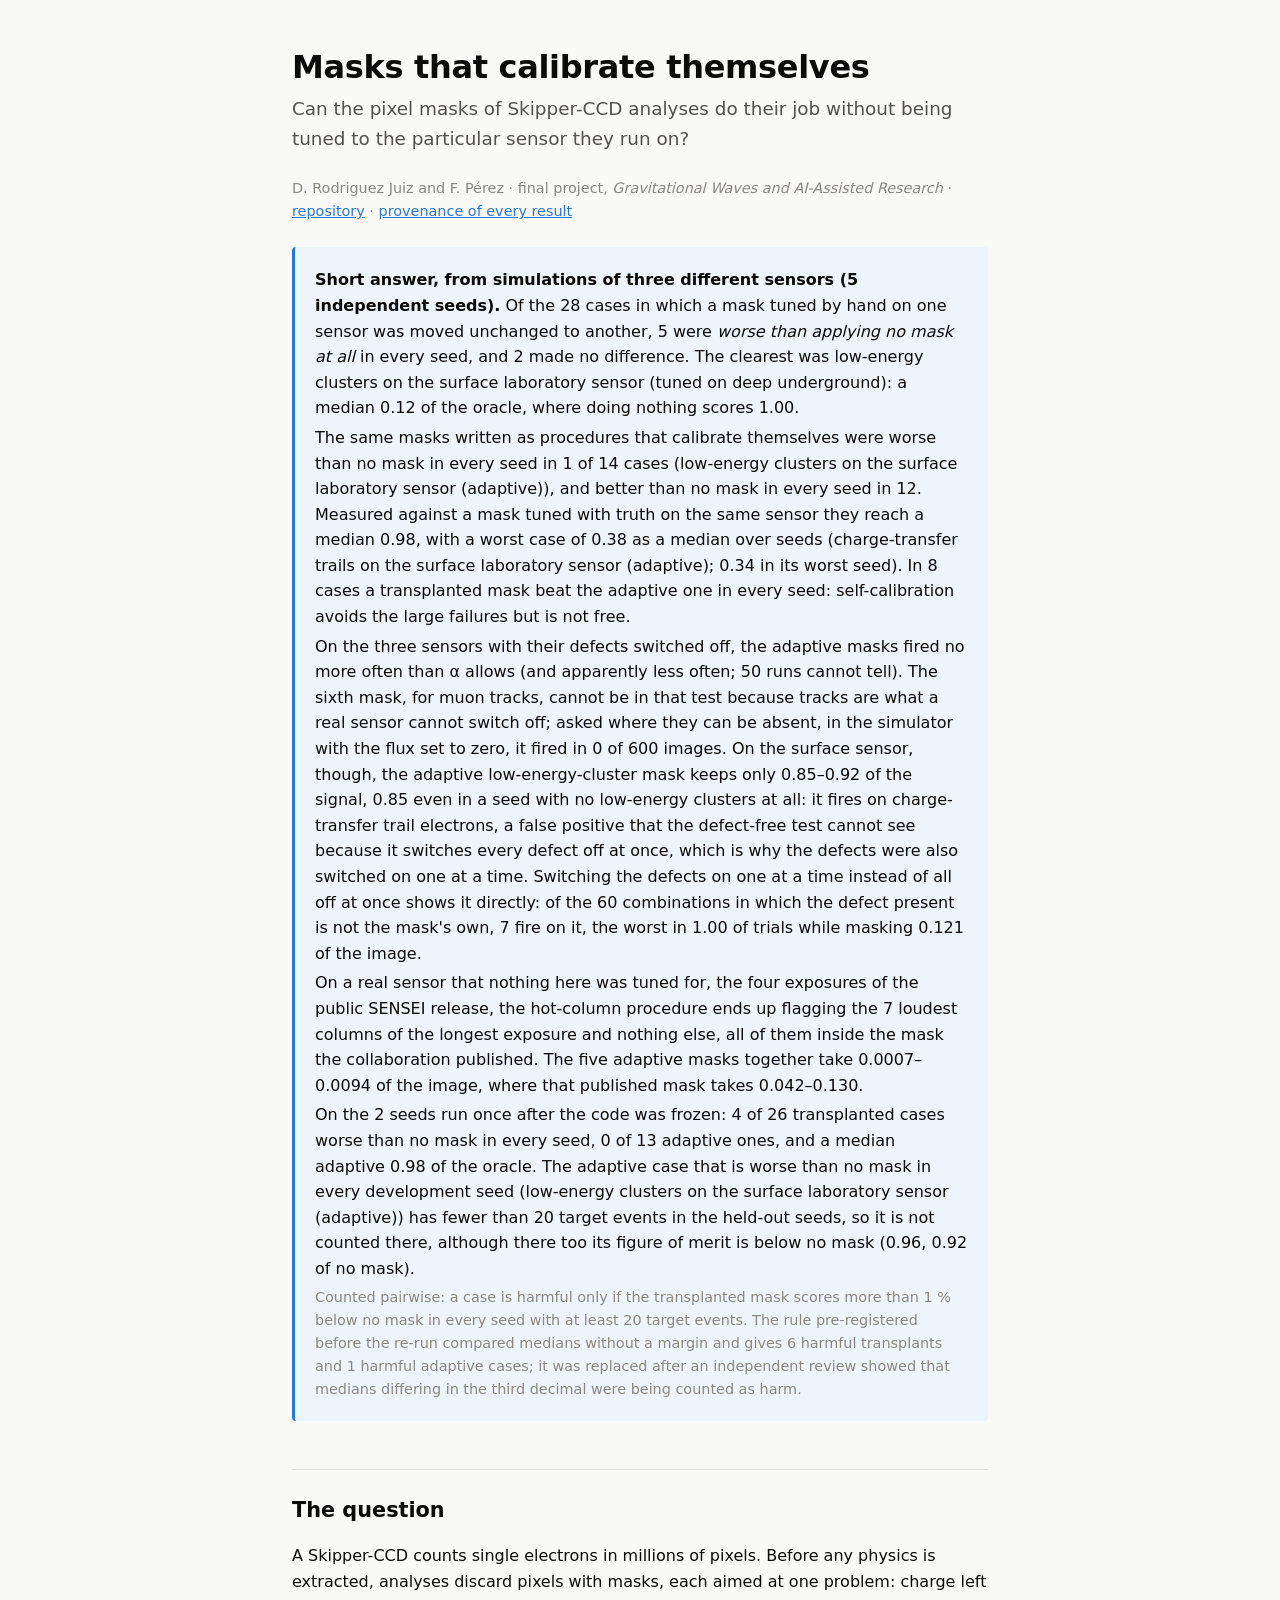
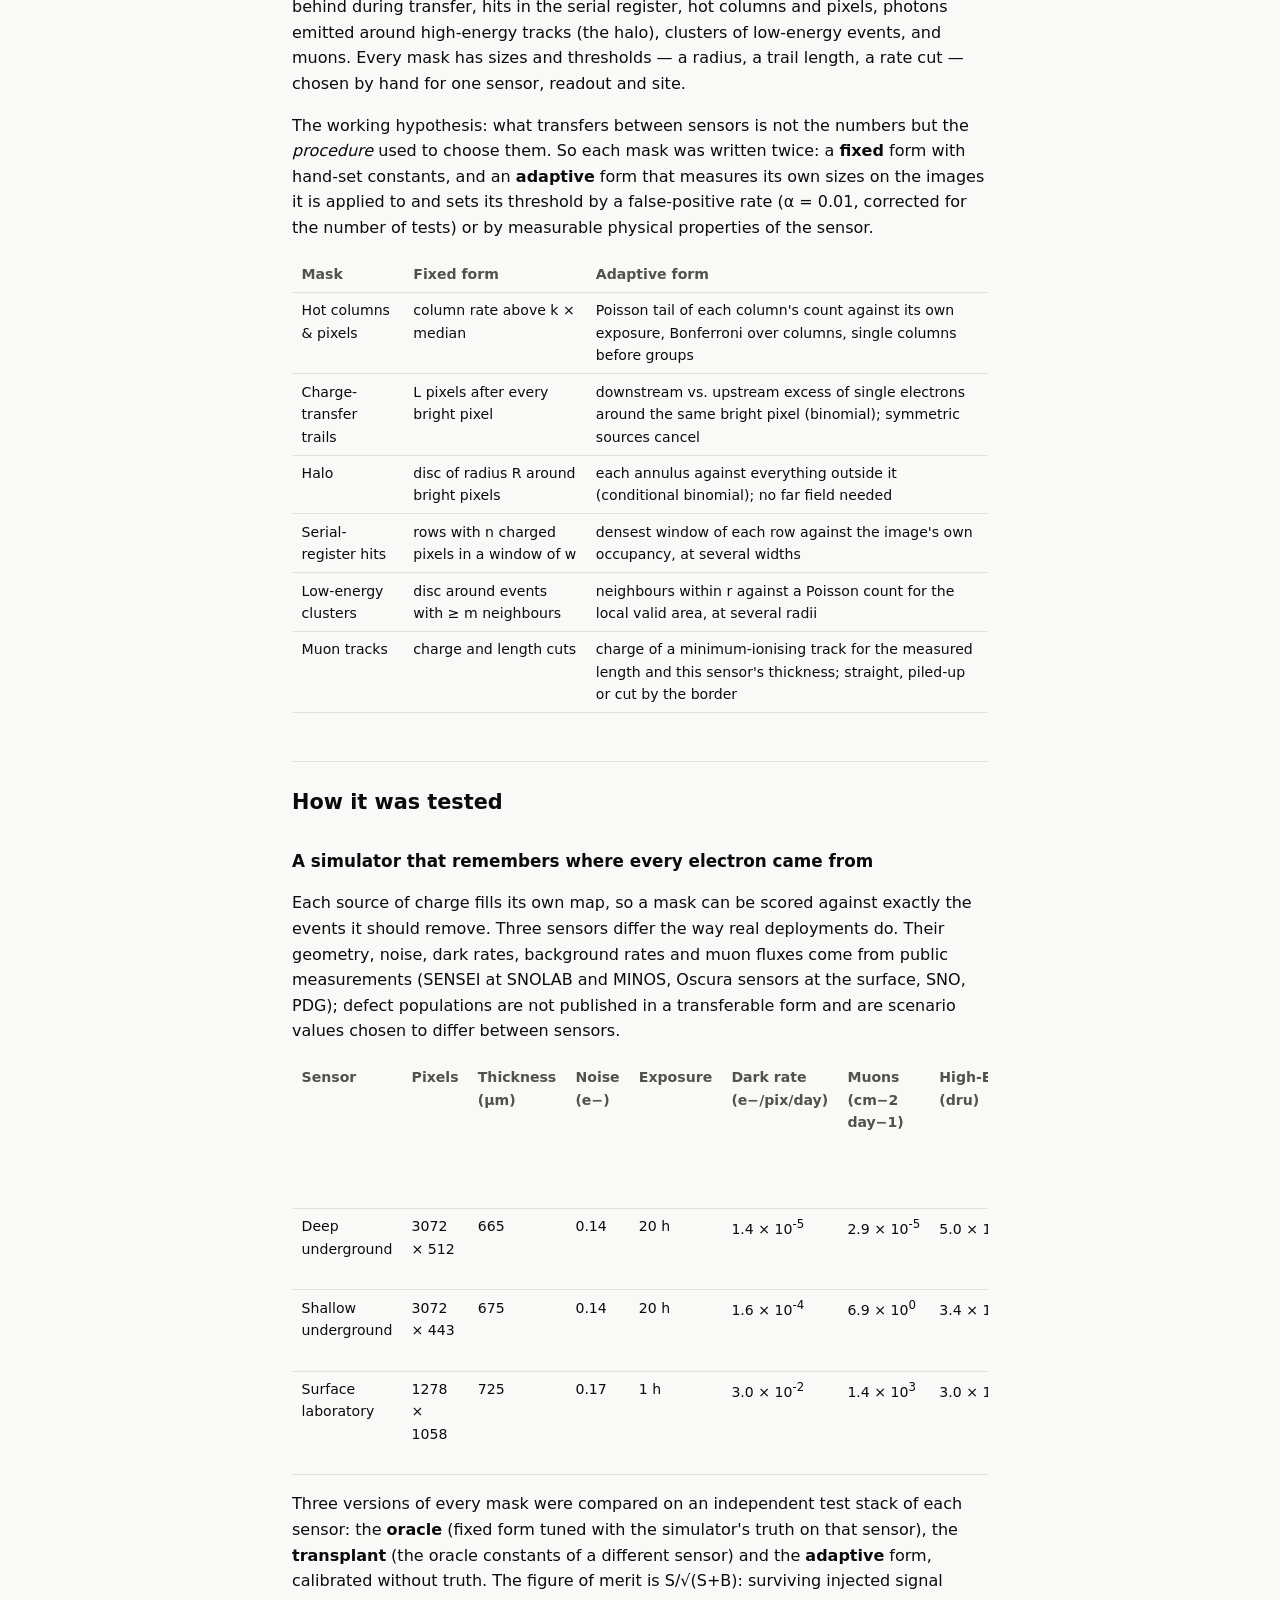
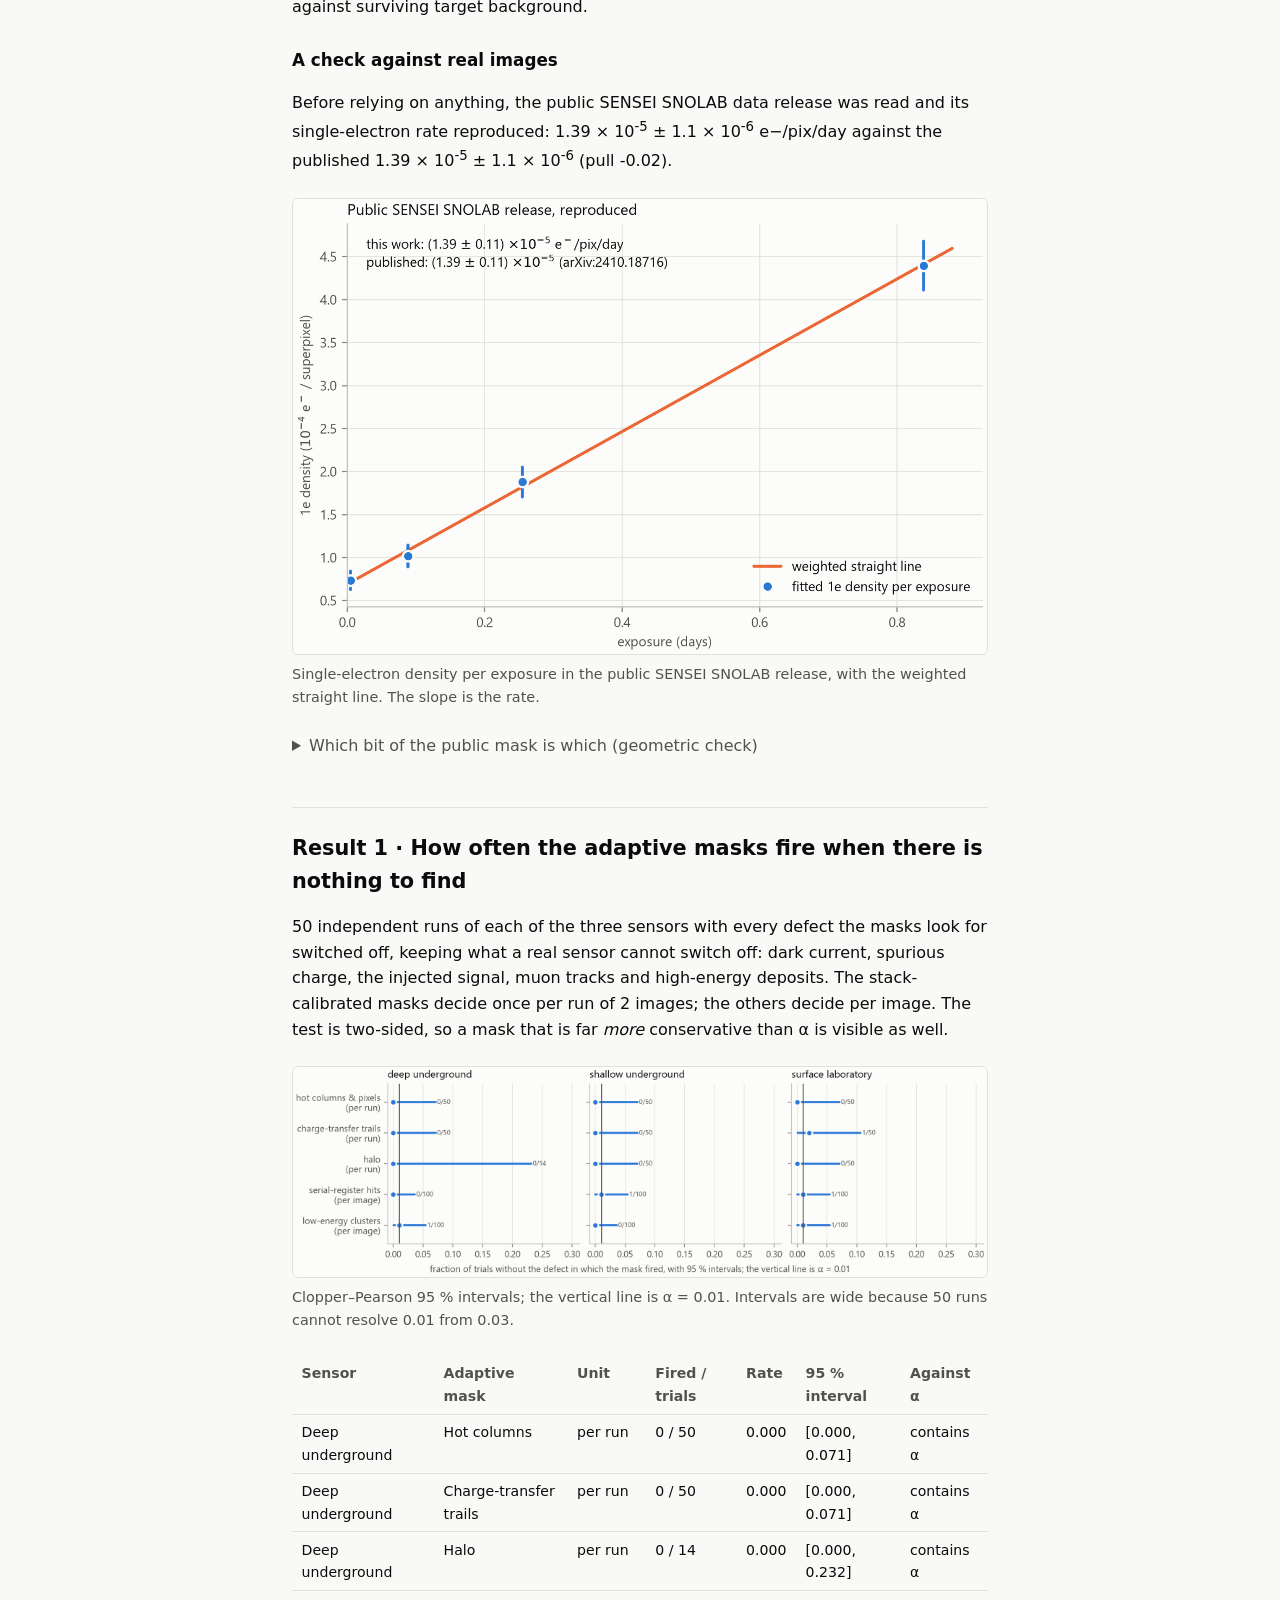
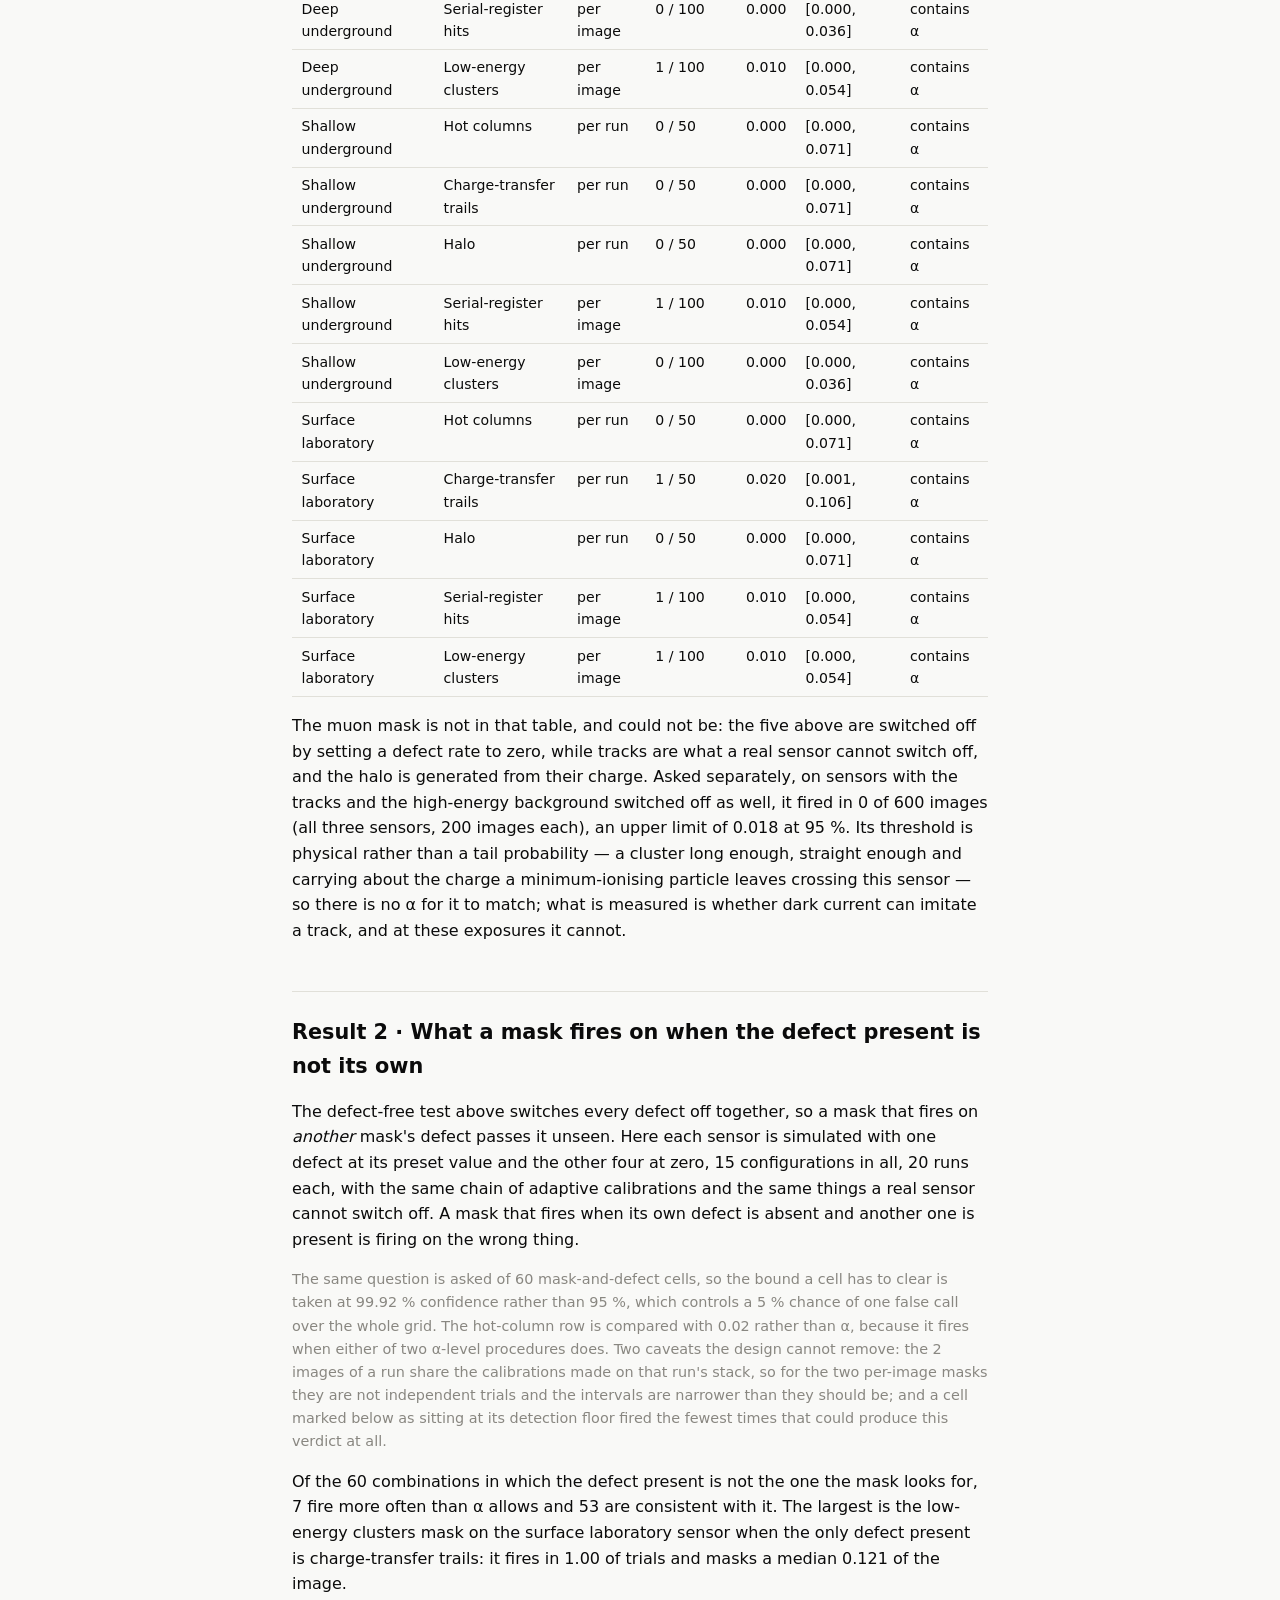
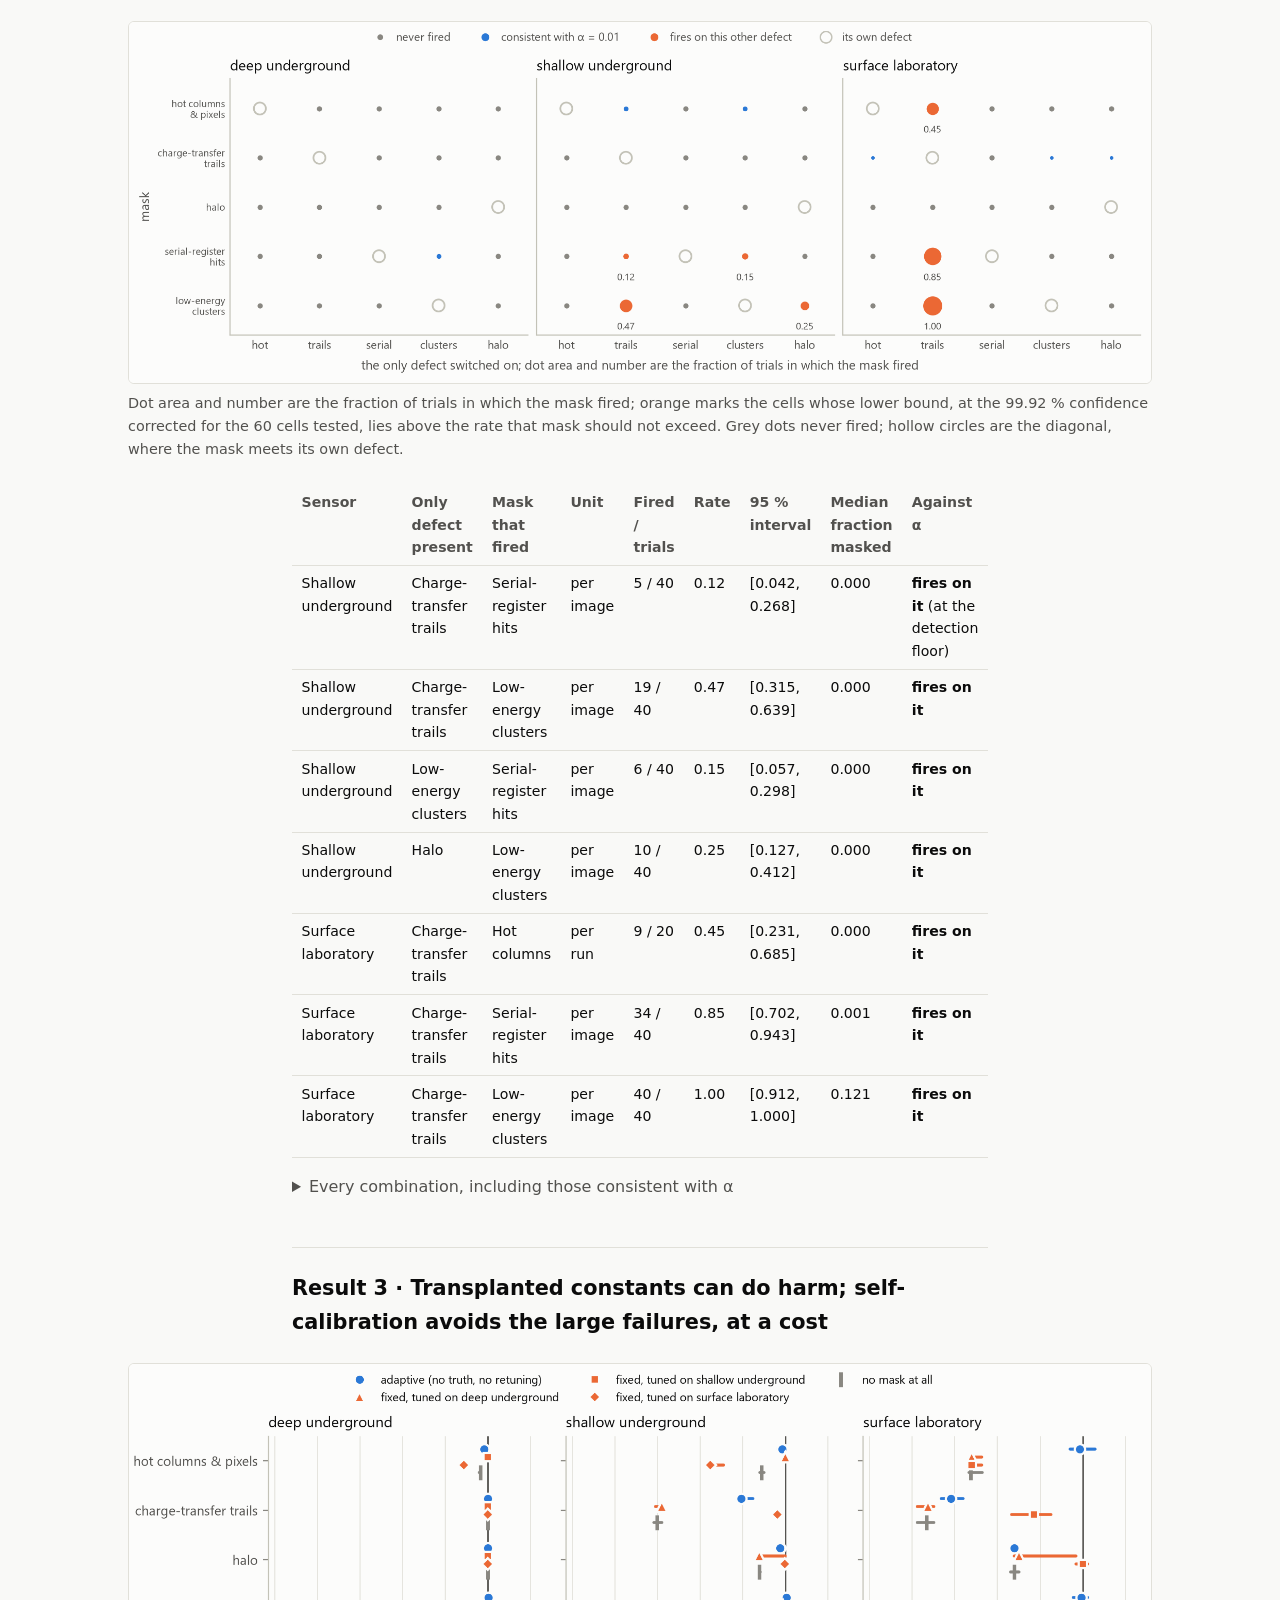
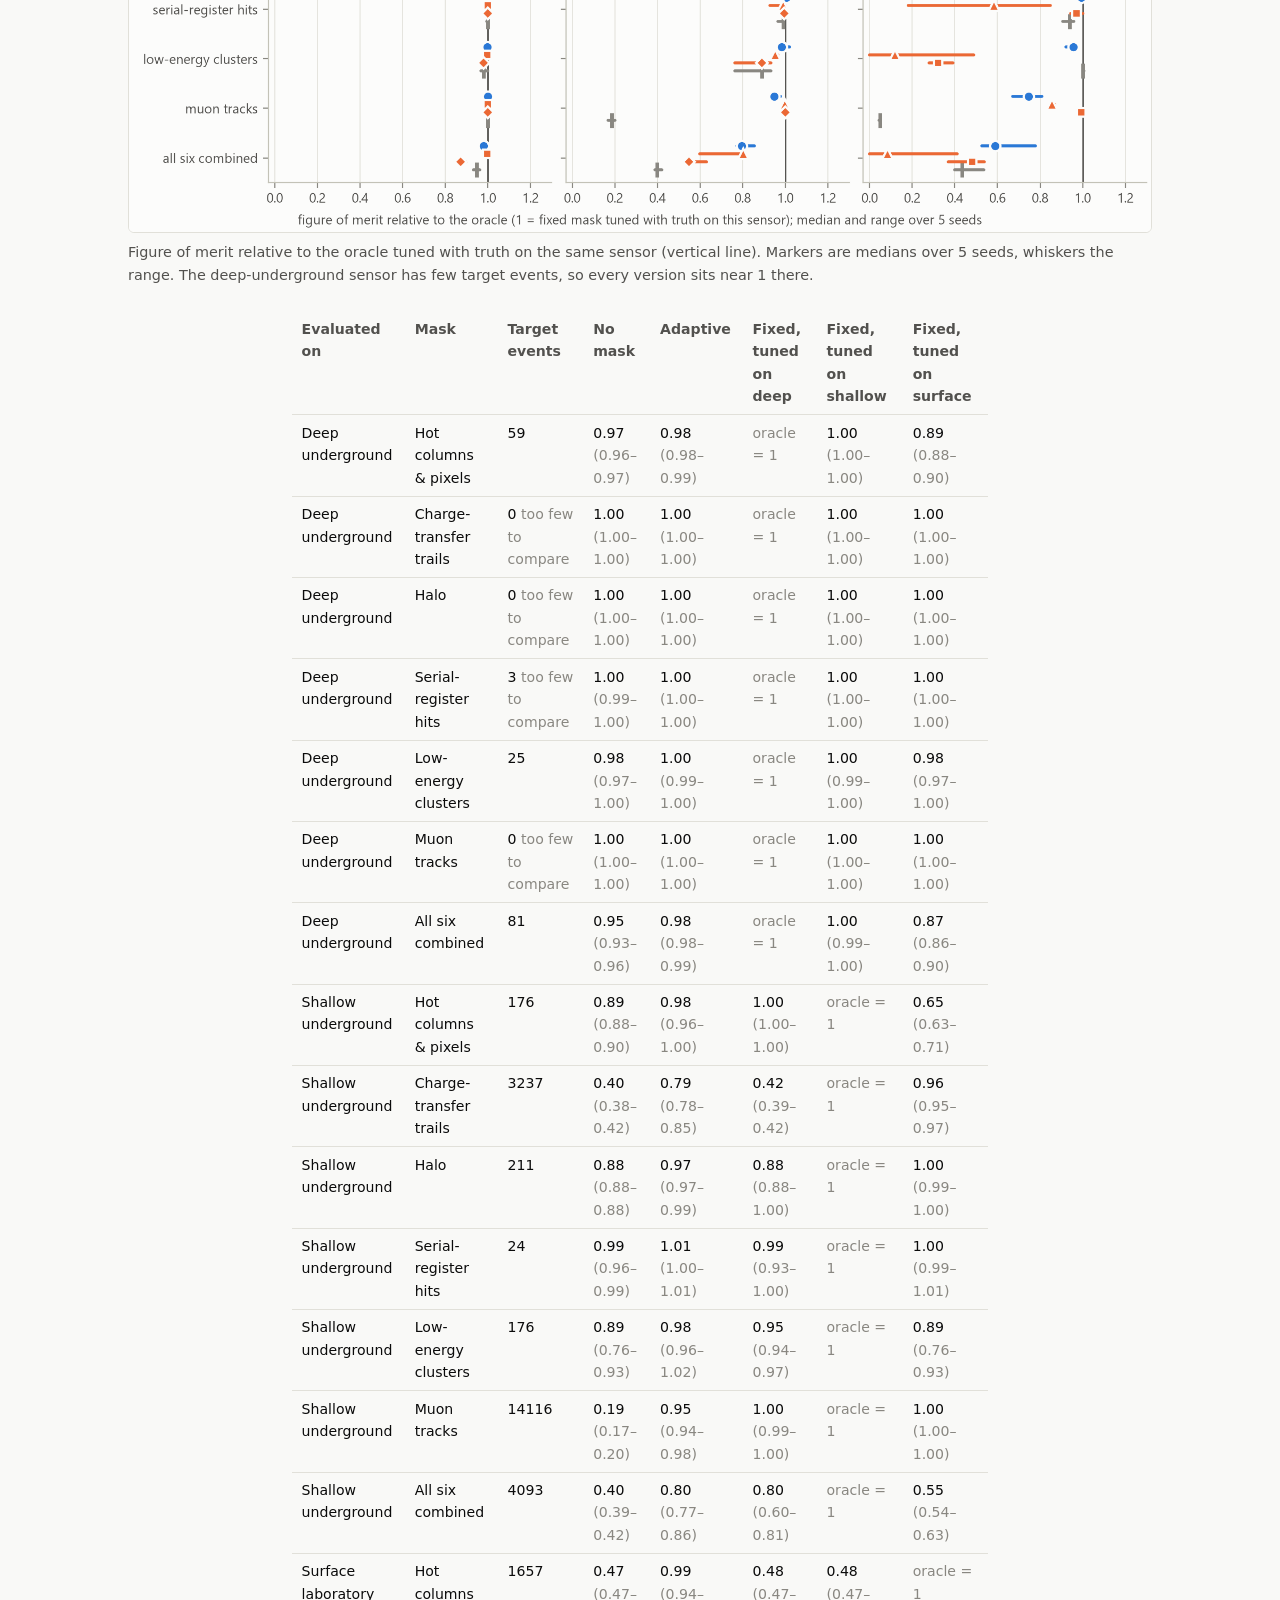
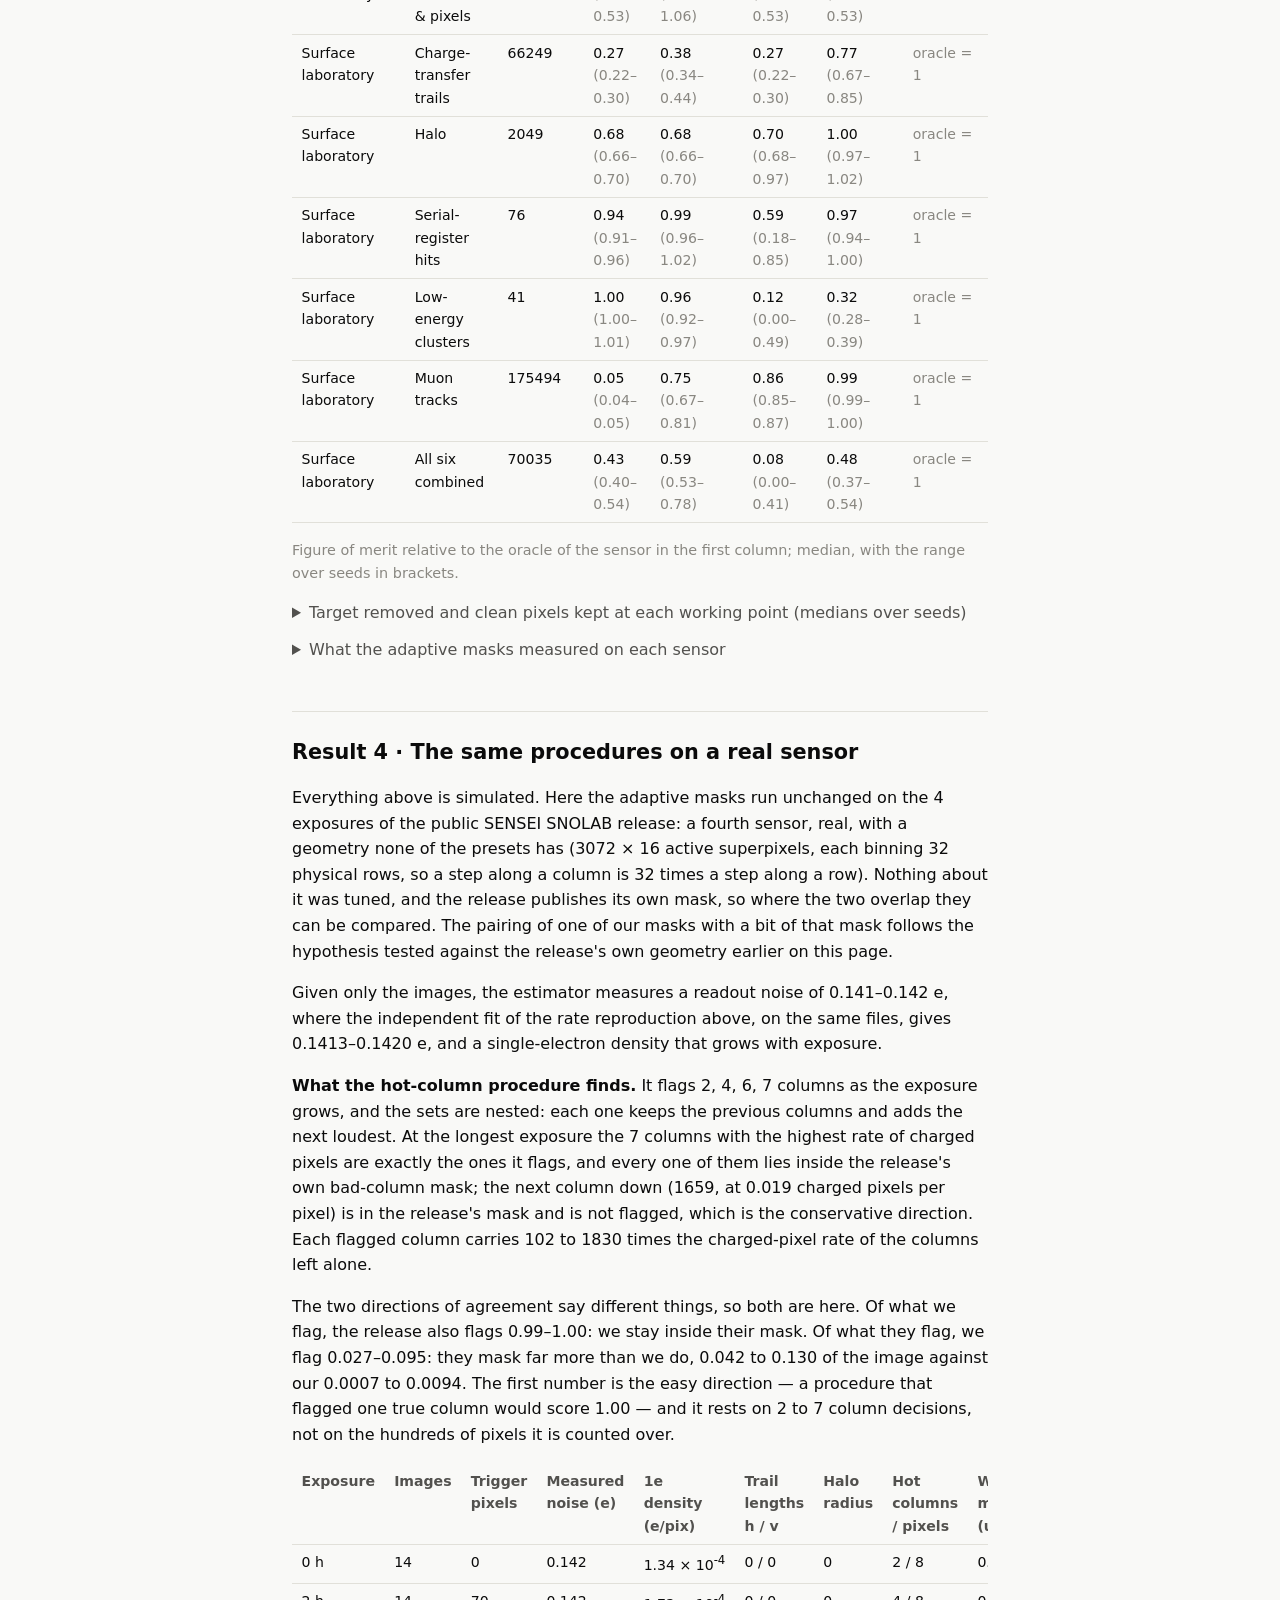
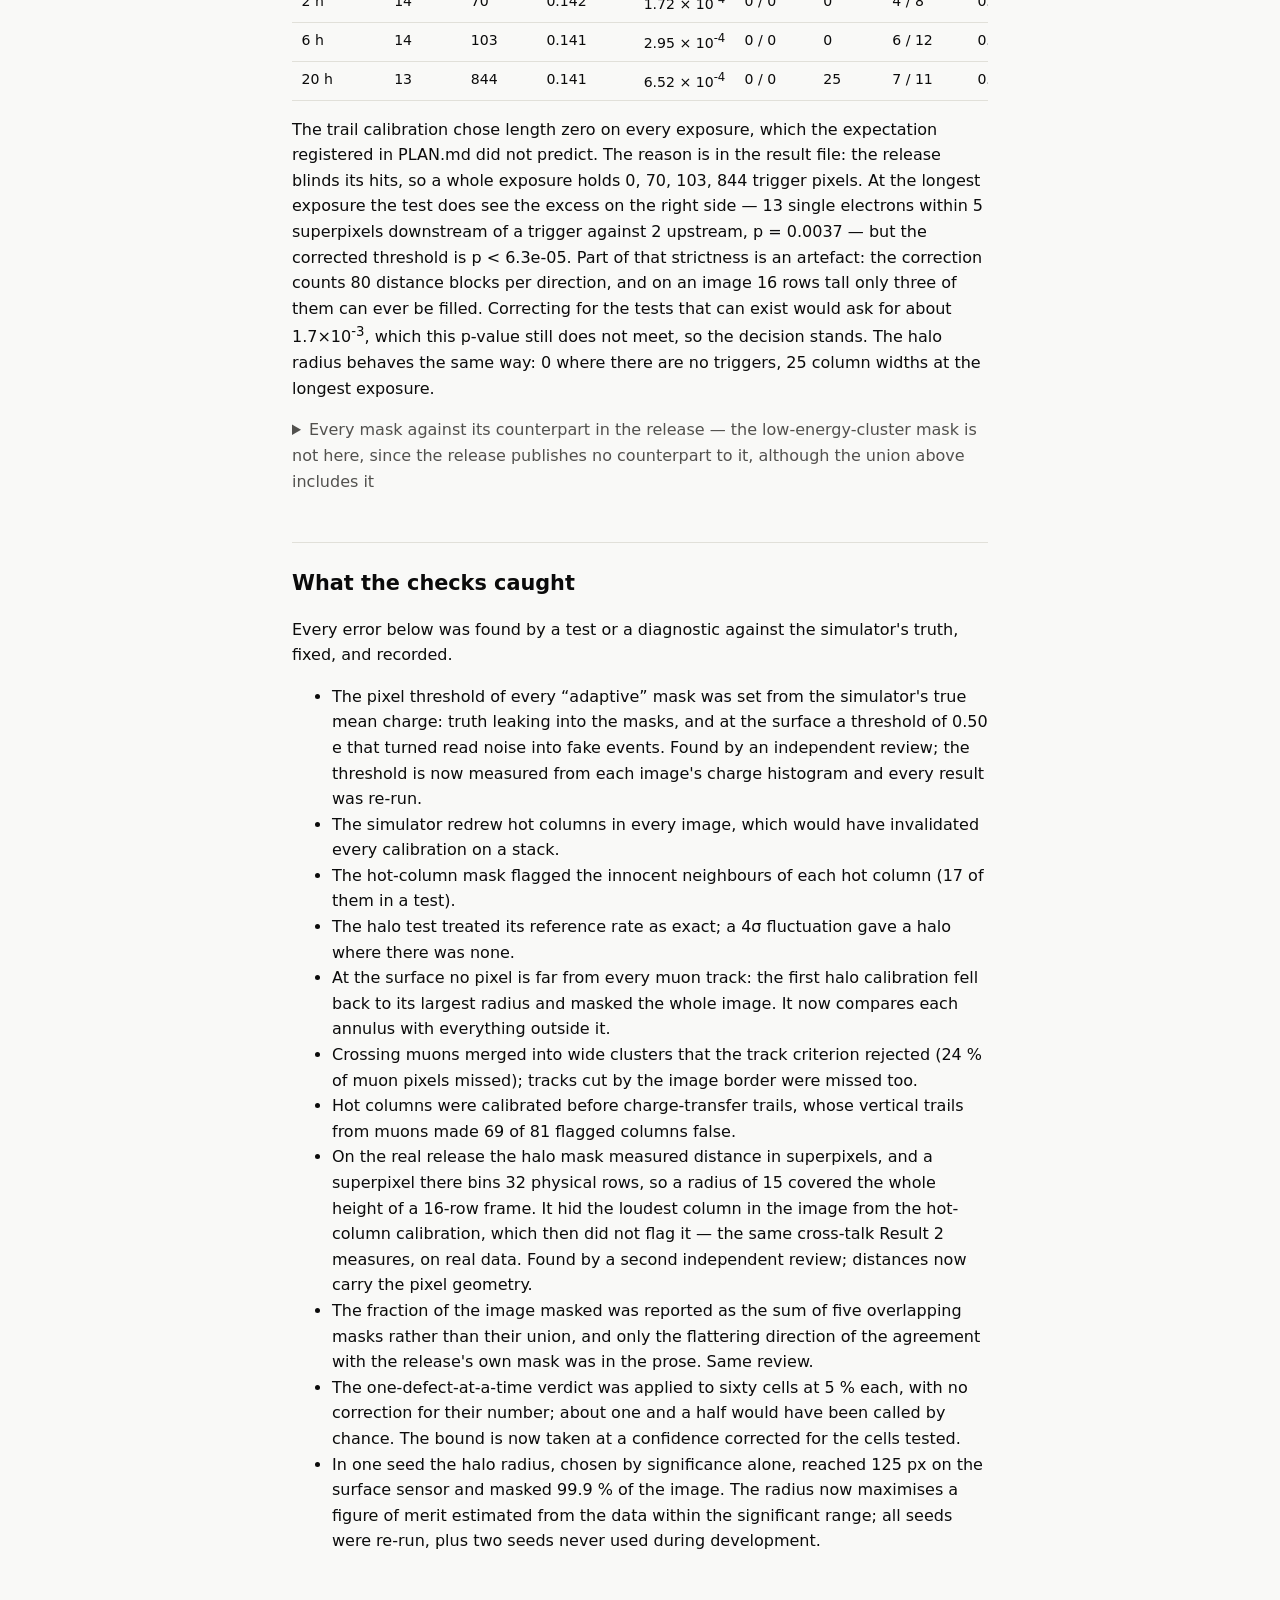
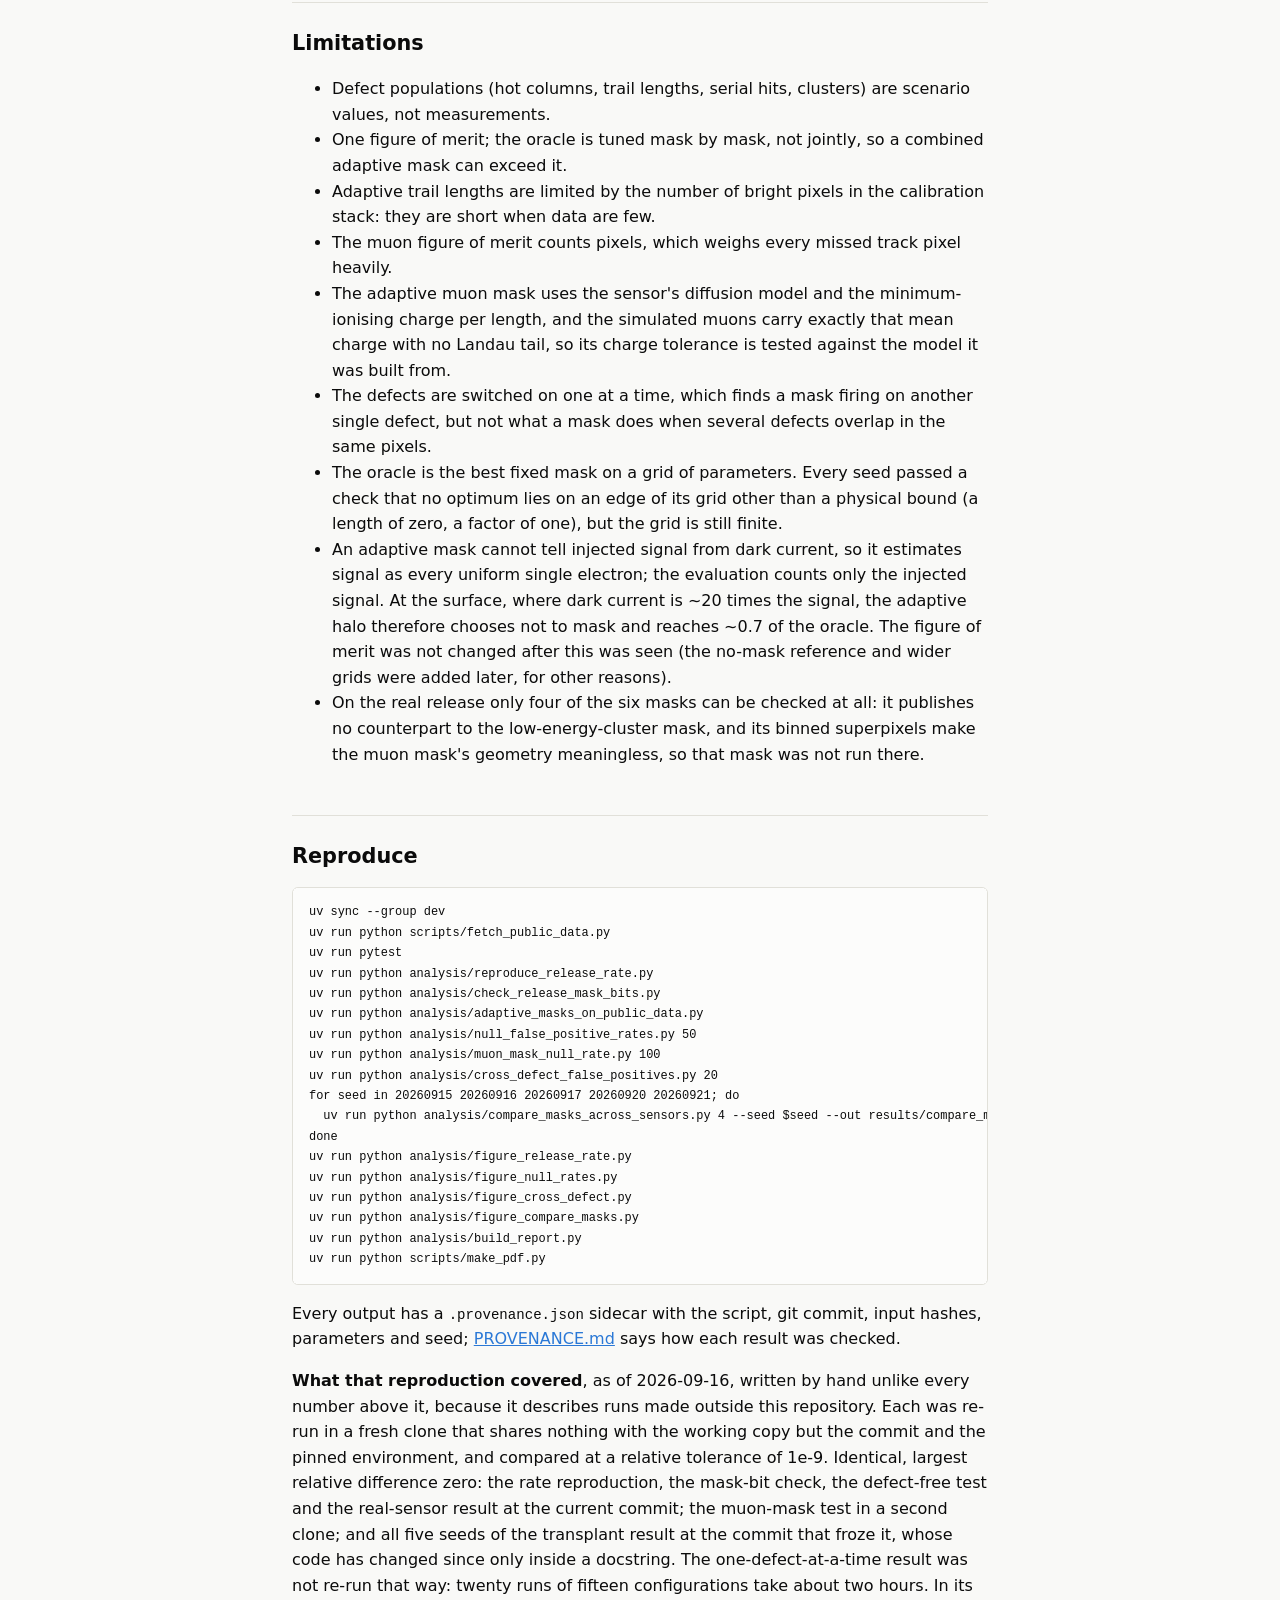
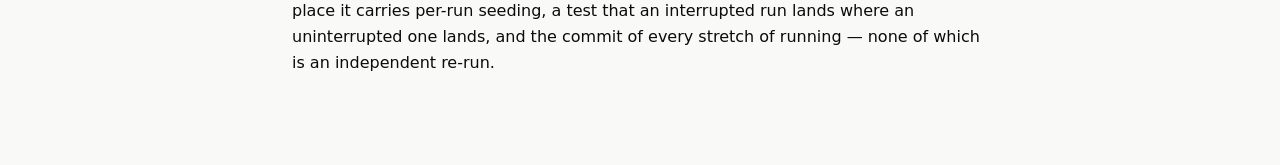
==== commit c575d6b1: "Scientific notation stays on one line, and the page rendering is on record The narrow columns of the" ====
--- a/report/index.html
+++ b/report/index.html
@@ -39,6 +39,7 @@
 th, td { text-align: left; padding: .4rem .6rem; border-bottom: 1px solid var(--rule); vertical-align: top; }
 th { color: var(--ink-2); font-weight: 600; }
 .range { color: var(--muted); }
+.nb { white-space: nowrap; }
 code { font-family: Consolas, "SFMono-Regular", Menlo, monospace; font-size: .88em; }
 pre { background: var(--surface); border: 1px solid var(--rule); border-radius: 6px; padding: .9rem 1rem;
   overflow-x: auto; font-size: .85rem; line-height: 1.5; }
@@ -99,7 +100,7 @@
 Three sensors differ the way real deployments do. Their geometry, noise, dark rates, background rates and muon fluxes come
 from public measurements (SENSEI at SNOLAB and MINOS, Oscura sensors at the surface, SNO, PDG); defect populations are not
 published in a transferable form and are scenario values chosen to differ between sensors.</p>
-<div class='table-wrap'><table class=''><thead><tr><th scope='col'>Sensor</th><th scope='col'>Pixels</th><th scope='col'>Thickness (&micro;m)</th><th scope='col'>Noise (e&minus;)</th><th scope='col'>Exposure</th><th scope='col'>Dark rate (e&minus;/pix/day)</th><th scope='col'>Muons (cm&minus;2 day&minus;1)</th><th scope='col'>High-E (dru)</th><th scope='col'>Halo &micro;m / trail px / hot cols</th></tr></thead><tbody><tr><td>Deep underground</td><td>3072 &times; 512</td><td>665</td><td>0.14</td><td>20 h</td><td>1.4 &times; 10<sup>-5</sup></td><td>2.9 &times; 10<sup>-5</sup></td><td>5.0 &times; 10<sup>1</sup></td><td>100 / 30 / 4</td></tr><tr><td>Shallow underground</td><td>3072 &times; 443</td><td>675</td><td>0.14</td><td>20 h</td><td>1.6 &times; 10<sup>-4</sup></td><td>6.9 &times; 10<sup>0</sup></td><td>3.4 &times; 10<sup>3</sup></td><td>150 / 60 / 10</td></tr><tr><td>Surface laboratory</td><td>1278 &times; 1058</td><td>725</td><td>0.17</td><td>1 h</td><td>3.0 &times; 10<sup>-2</sup></td><td>1.4 &times; 10<sup>3</sup></td><td>3.0 &times; 10<sup>4</sup></td><td>250 / 100 / 25</td></tr></tbody></table></div>
+<div class='table-wrap'><table class=''><thead><tr><th scope='col'>Sensor</th><th scope='col'>Pixels</th><th scope='col'>Thickness (&micro;m)</th><th scope='col'>Noise (e&minus;)</th><th scope='col'>Exposure</th><th scope='col'>Dark rate (e&minus;/pix/day)</th><th scope='col'>Muons (cm&minus;2 day&minus;1)</th><th scope='col'>High-E (dru)</th><th scope='col'>Halo &micro;m / trail px / hot cols</th></tr></thead><tbody><tr><td>Deep underground</td><td>3072 &times; 512</td><td>665</td><td>0.14</td><td>20 h</td><td><span class='nb'>1.4 &times; 10<sup>-5</sup></span></td><td><span class='nb'>2.9 &times; 10<sup>-5</sup></span></td><td><span class='nb'>5.0 &times; 10<sup>1</sup></span></td><td>100 / 30 / 4</td></tr><tr><td>Shallow underground</td><td>3072 &times; 443</td><td>675</td><td>0.14</td><td>20 h</td><td><span class='nb'>1.6 &times; 10<sup>-4</sup></span></td><td><span class='nb'>6.9 &times; 10<sup>0</sup></span></td><td><span class='nb'>3.4 &times; 10<sup>3</sup></span></td><td>150 / 60 / 10</td></tr><tr><td>Surface laboratory</td><td>1278 &times; 1058</td><td>725</td><td>0.17</td><td>1 h</td><td><span class='nb'>3.0 &times; 10<sup>-2</sup></span></td><td><span class='nb'>1.4 &times; 10<sup>3</sup></span></td><td><span class='nb'>3.0 &times; 10<sup>4</sup></span></td><td>250 / 100 / 25</td></tr></tbody></table></div>
 <p>Three versions of every mask were compared on an independent test stack of each sensor: the <strong>oracle</strong>
 (fixed form tuned with the simulator's truth on that sensor), the <strong>transplant</strong> (the oracle constants of a
 different sensor) and the <strong>adaptive</strong> form, calibrated without truth. The figure of merit is S/&radic;(S+B):
@@ -107,8 +108,8 @@
 
 <h3>A check against real images</h3>
 <p>Before relying on anything, the public SENSEI SNOLAB data release was read and its single-electron rate reproduced:
-1.39 &times; 10<sup>-5</sup> &plusmn; 1.1 &times; 10<sup>-6</sup> e&minus;/pix/day against the published
-1.39 &times; 10<sup>-5</sup> &plusmn; 1.1 &times; 10<sup>-6</sup> (pull -0.02).</p>
+<span class='nb'>1.39 &times; 10<sup>-5</sup></span> &plusmn; <span class='nb'>1.1 &times; 10<sup>-6</sup></span> e&minus;/pix/day against the published
+<span class='nb'>1.39 &times; 10<sup>-5</sup></span> &plusmn; <span class='nb'>1.1 &times; 10<sup>-6</sup></span> (pull -0.02).</p>
 <figure><img src='figures/release_rate.png' alt='Single-electron density against exposure for four exposures of the public SENSEI release, on a straight line whose slope reproduces the published rate.' loading='lazy'><figcaption>Single-electron density per exposure in the public SENSEI SNOLAB release, with the weighted straight line. The slope is the rate.</figcaption></figure>
 <details><summary>Which bit of the public mask is which (geometric check)</summary>
 <p>The release names its masks but not their bits. Each mask leaves a signature independent of its parameters; the bit
@@ -186,7 +187,7 @@
 0.130 of the image against our 0.0007 to 0.0094. The first number
 is the easy direction &mdash; a procedure that flagged one true column would score 1.00 &mdash; and it rests on
 2 to 7 column decisions, not on the hundreds of pixels it is counted over.</p>
-<div class='table-wrap'><table class=''><thead><tr><th scope='col'>Exposure</th><th scope='col'>Images</th><th scope='col'>Trigger pixels</th><th scope='col'>Measured noise (e)</th><th scope='col'>1e density (e/pix)</th><th scope='col'>Trail lengths h / v</th><th scope='col'>Halo radius</th><th scope='col'>Hot columns / pixels</th><th scope='col'>We mask (union)</th><th scope='col'>The release masks</th></tr></thead><tbody><tr><td>0 h</td><td>14</td><td>0</td><td>0.142</td><td>1.34 &times; 10<sup>-4</sup></td><td>0 / 0</td><td>0</td><td>2 / 8</td><td>0.0007</td><td>0.042</td></tr><tr><td>2 h</td><td>14</td><td>70</td><td>0.142</td><td>1.72 &times; 10<sup>-4</sup></td><td>0 / 0</td><td>0</td><td>4 / 8</td><td>0.0013</td><td>0.055</td></tr><tr><td>6 h</td><td>14</td><td>103</td><td>0.141</td><td>2.95 &times; 10<sup>-4</sup></td><td>0 / 0</td><td>0</td><td>6 / 12</td><td>0.0038</td><td>0.061</td></tr><tr><td>20 h</td><td>13</td><td>844</td><td>0.141</td><td>6.52 &times; 10<sup>-4</sup></td><td>0 / 0</td><td>25</td><td>7 / 11</td><td>0.0094</td><td>0.130</td></tr></tbody></table></div>
+<div class='table-wrap'><table class=''><thead><tr><th scope='col'>Exposure</th><th scope='col'>Images</th><th scope='col'>Trigger pixels</th><th scope='col'>Measured noise (e)</th><th scope='col'>1e density (e/pix)</th><th scope='col'>Trail lengths h / v</th><th scope='col'>Halo radius</th><th scope='col'>Hot columns / pixels</th><th scope='col'>We mask (union)</th><th scope='col'>The release masks</th></tr></thead><tbody><tr><td>0 h</td><td>14</td><td>0</td><td>0.142</td><td><span class='nb'>1.34 &times; 10<sup>-4</sup></span></td><td>0 / 0</td><td>0</td><td>2 / 8</td><td>0.0007</td><td>0.042</td></tr><tr><td>2 h</td><td>14</td><td>70</td><td>0.142</td><td><span class='nb'>1.72 &times; 10<sup>-4</sup></span></td><td>0 / 0</td><td>0</td><td>4 / 8</td><td>0.0013</td><td>0.055</td></tr><tr><td>6 h</td><td>14</td><td>103</td><td>0.141</td><td><span class='nb'>2.95 &times; 10<sup>-4</sup></span></td><td>0 / 0</td><td>0</td><td>6 / 12</td><td>0.0038</td><td>0.061</td></tr><tr><td>20 h</td><td>13</td><td>844</td><td>0.141</td><td><span class='nb'>6.52 &times; 10<sup>-4</sup></span></td><td>0 / 0</td><td>25</td><td>7 / 11</td><td>0.0094</td><td>0.130</td></tr></tbody></table></div>
 <p>The trail calibration chose length zero on every exposure, which the expectation registered in PLAN.md did not predict.
 The reason is in the result file: the release blinds its hits, so a whole exposure holds
 0, 70, 103, 844 trigger pixels. At the longest exposure the test does see
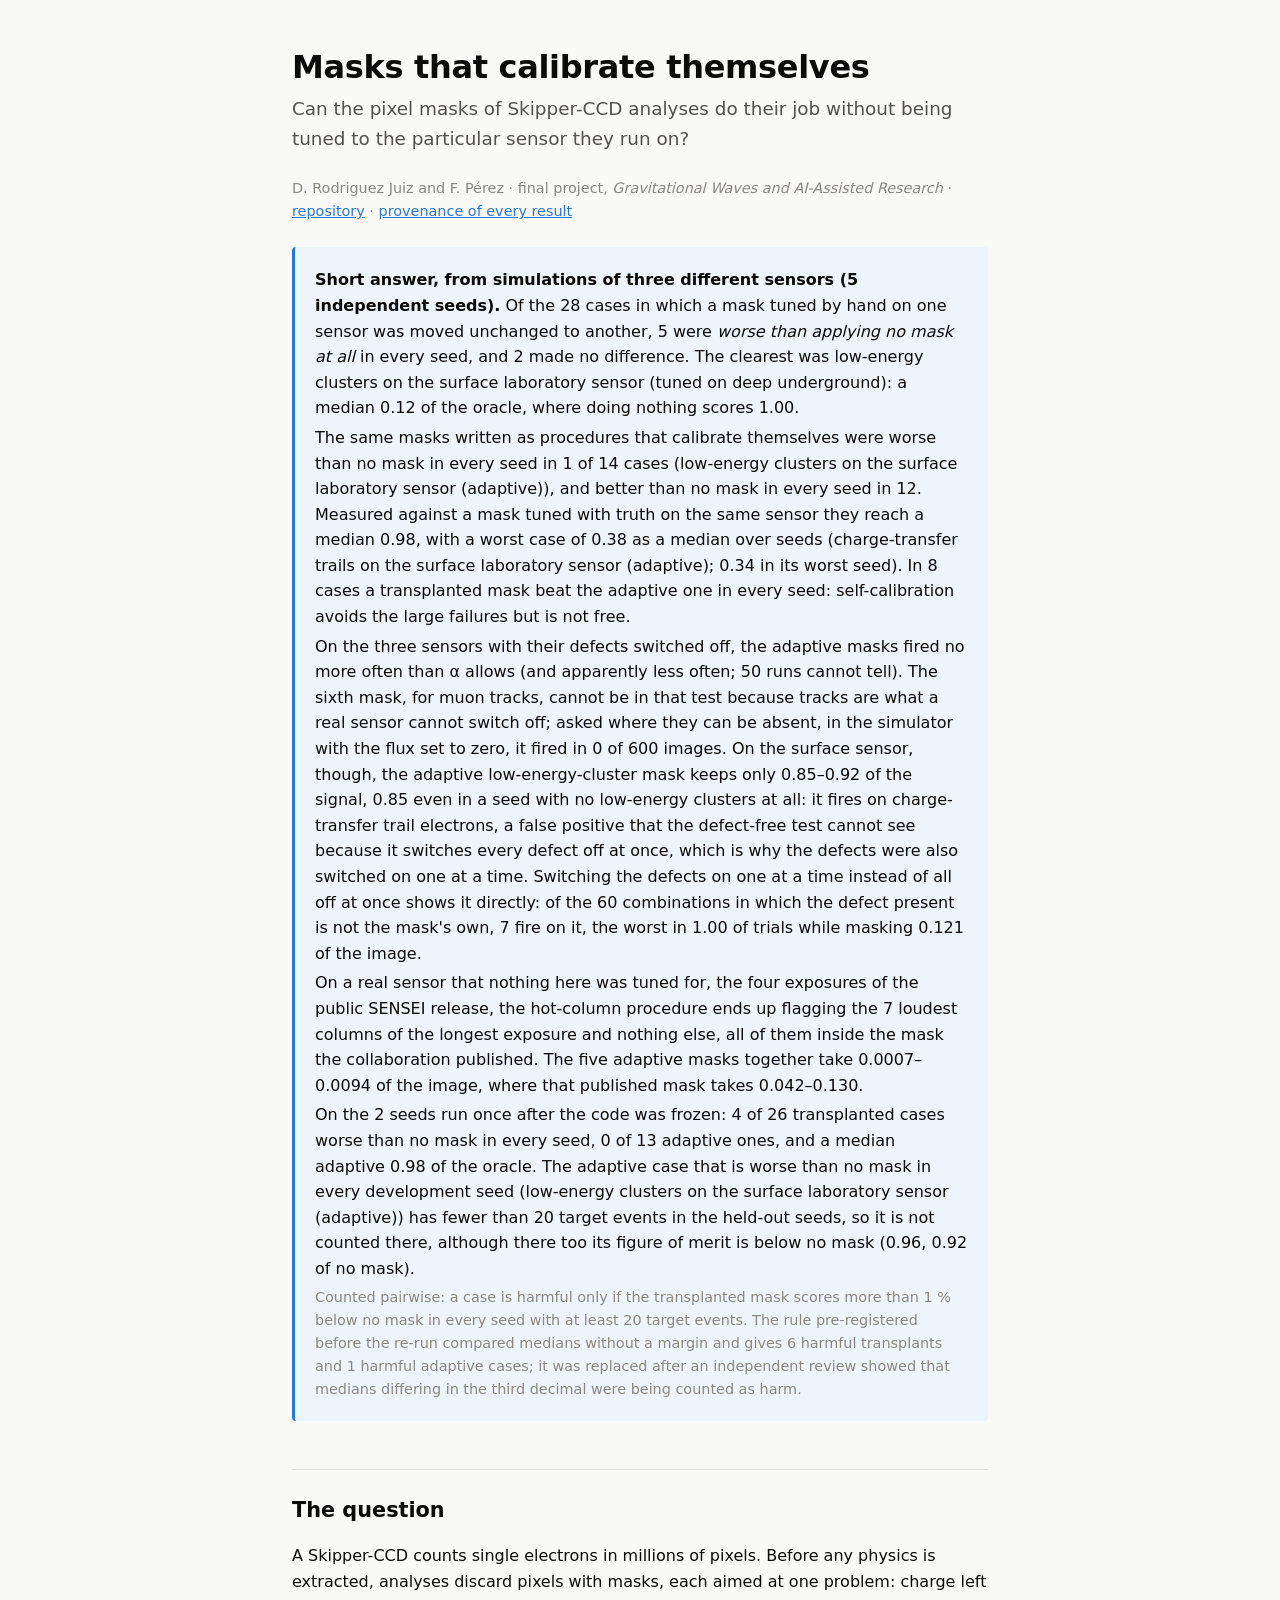
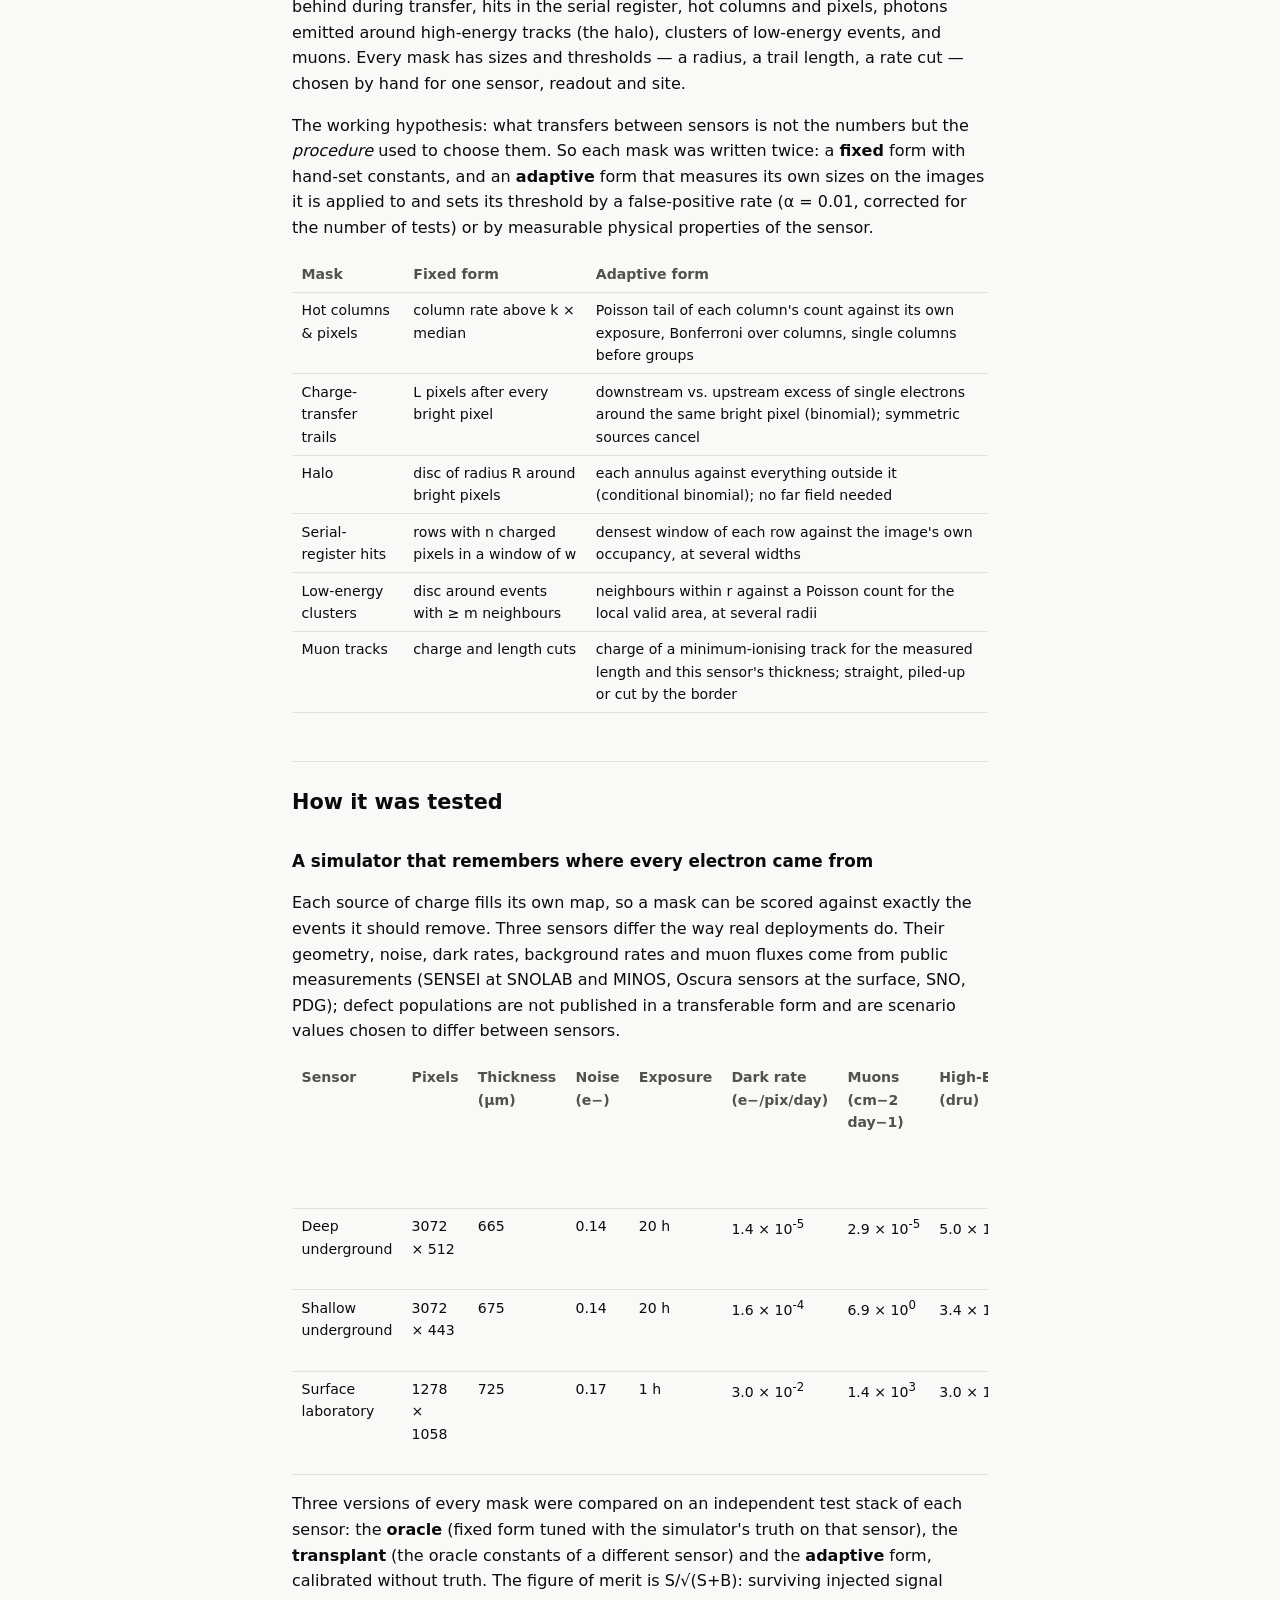
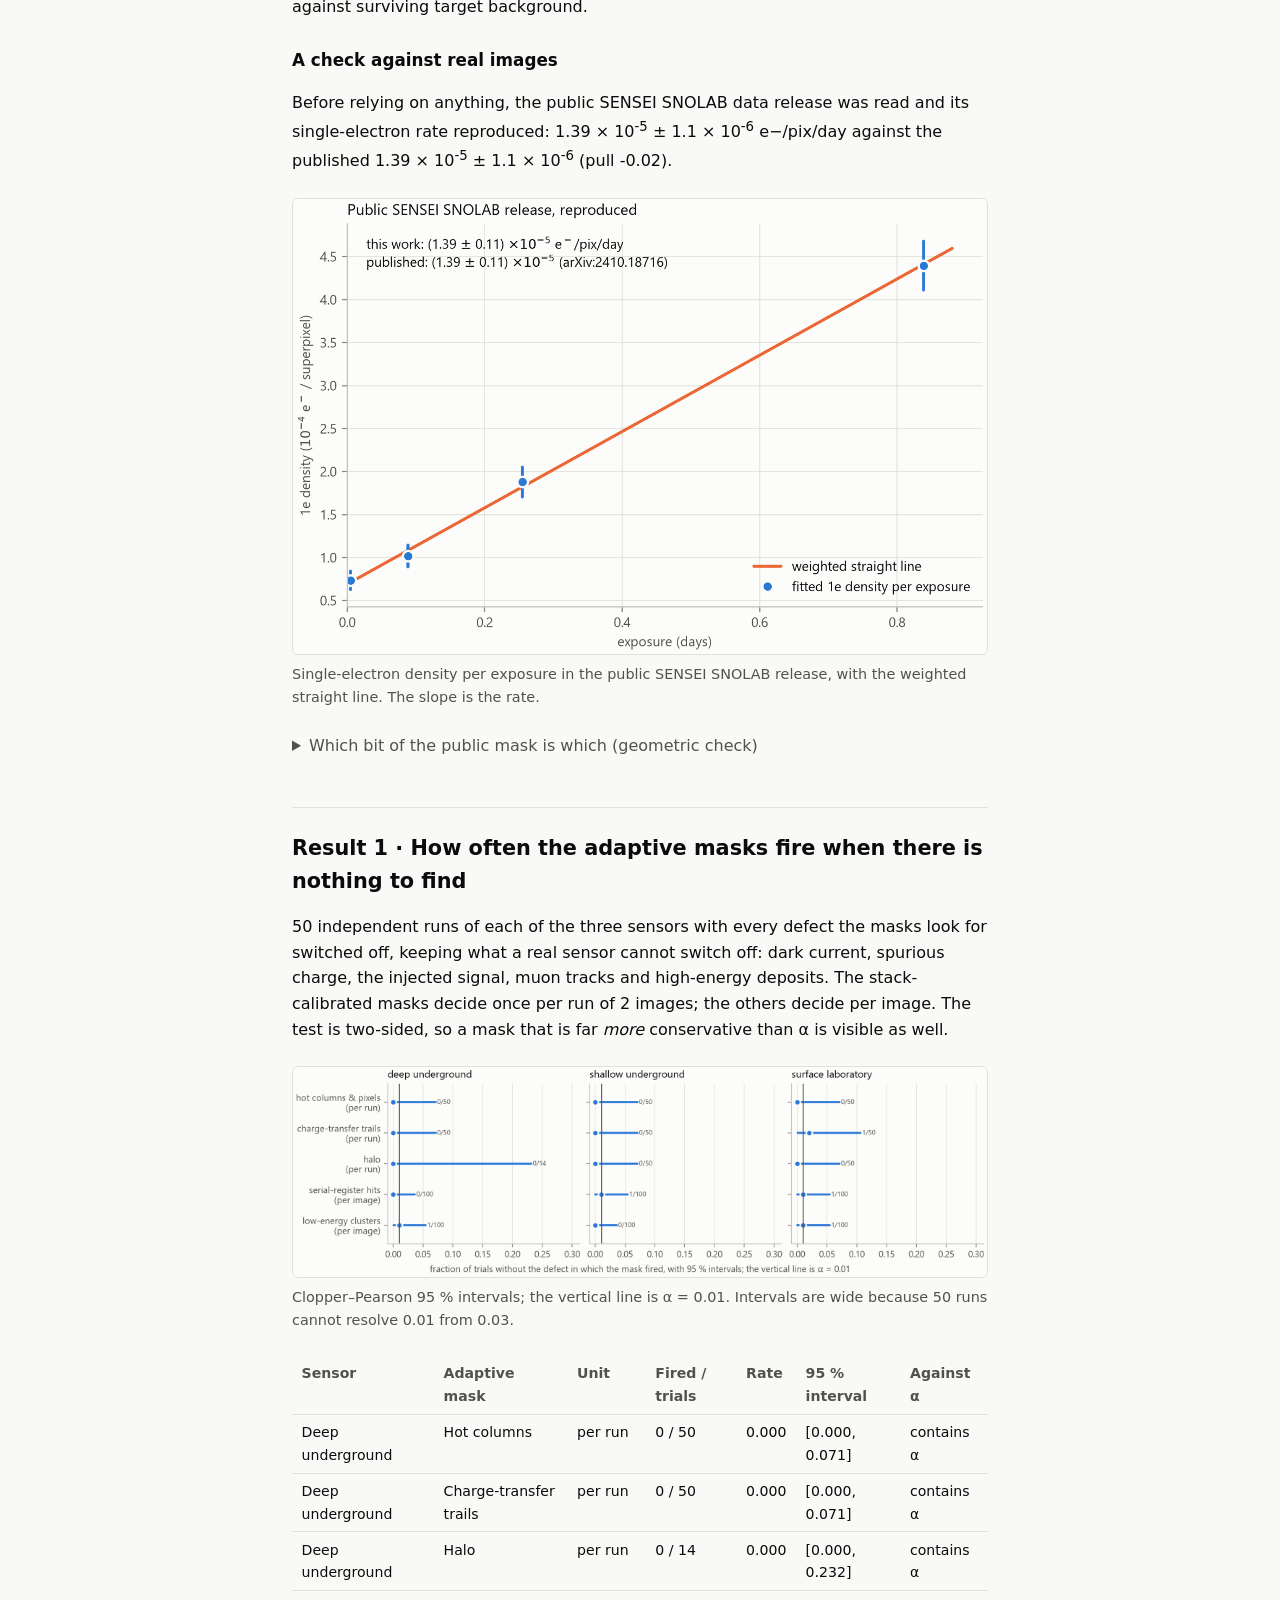
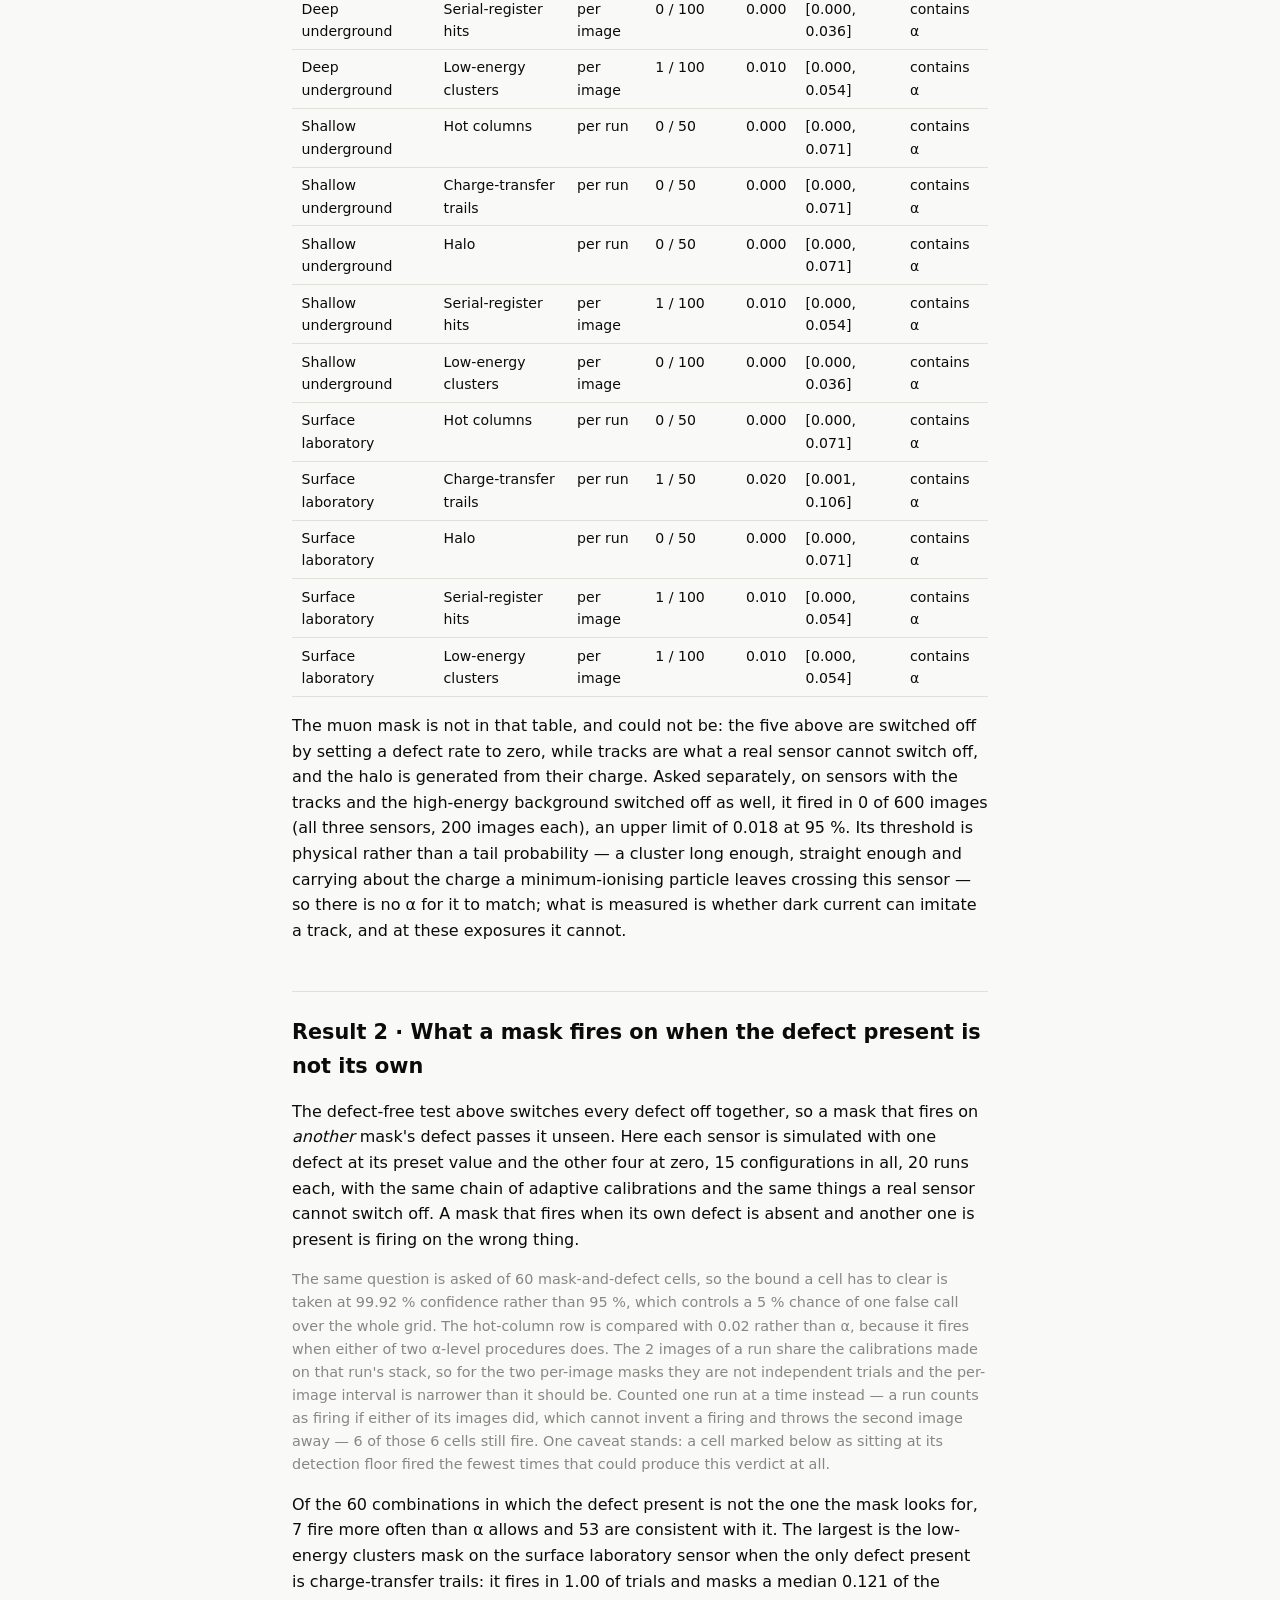
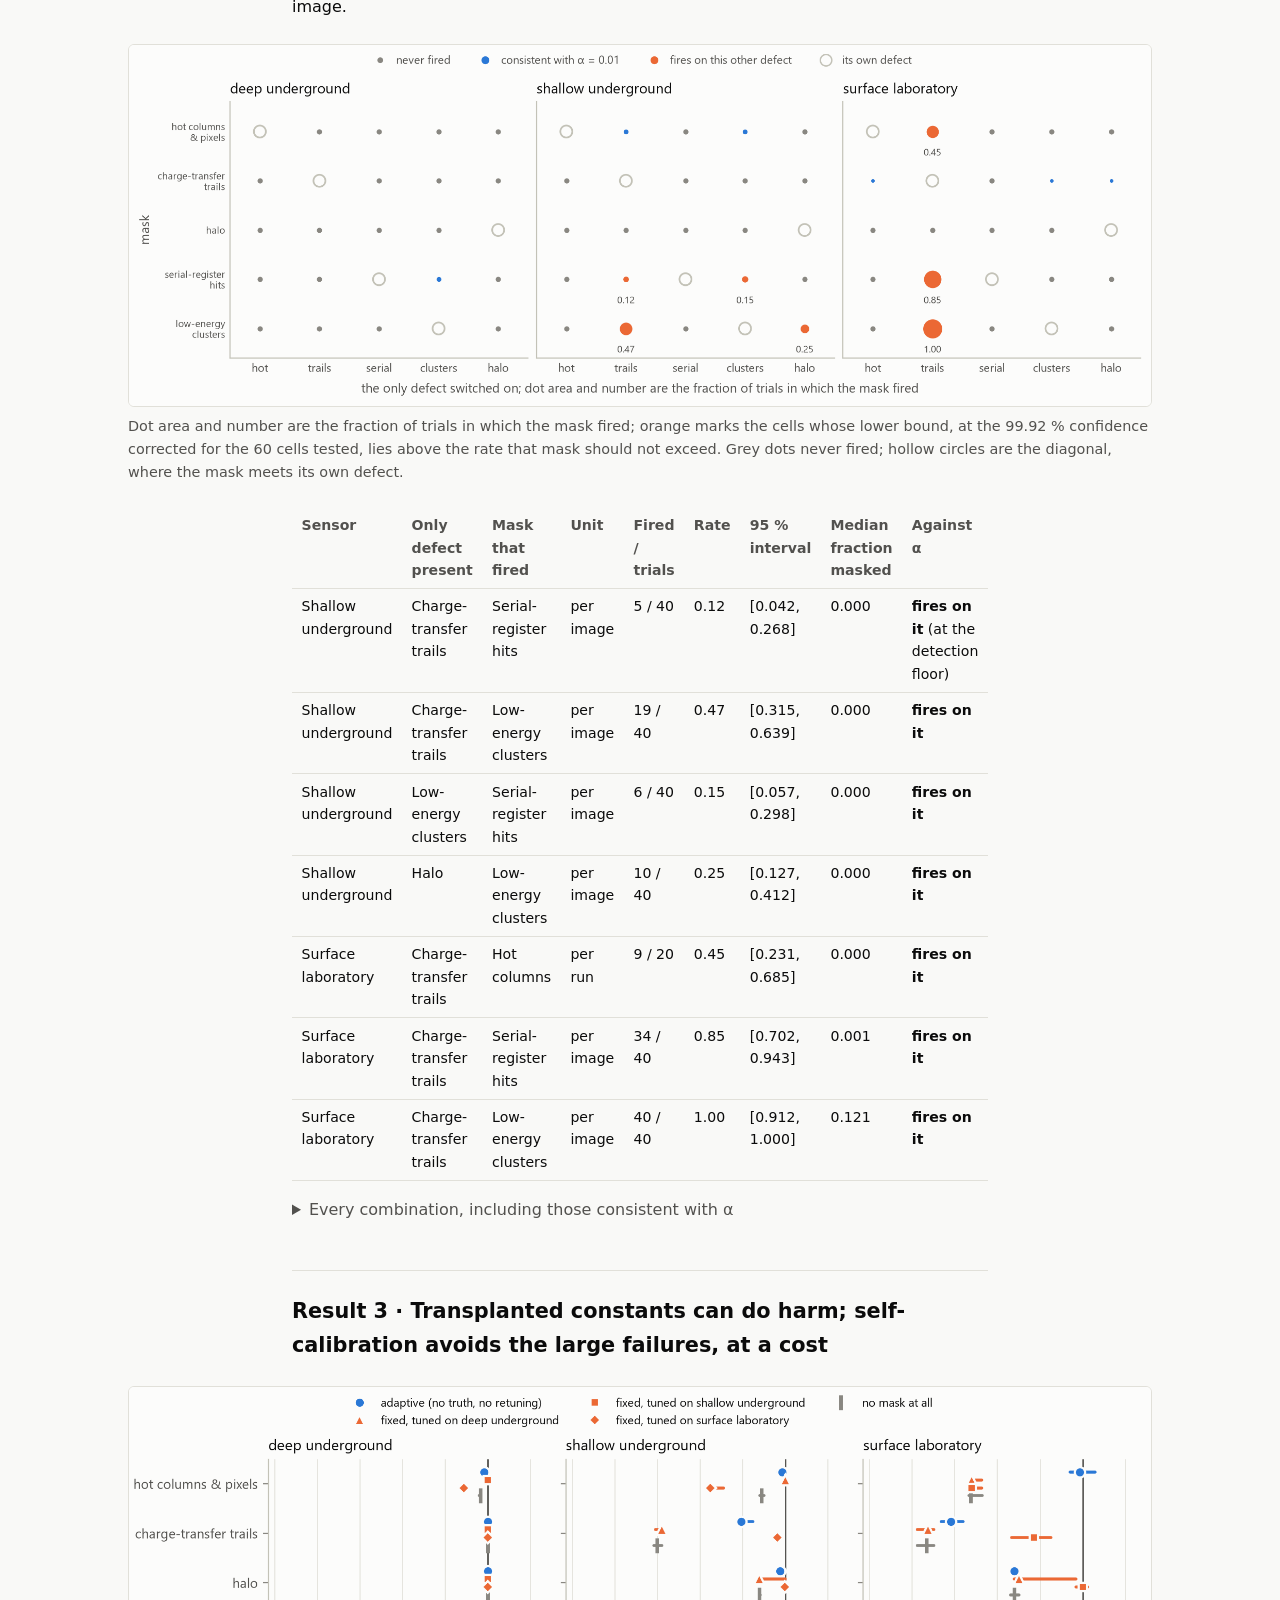
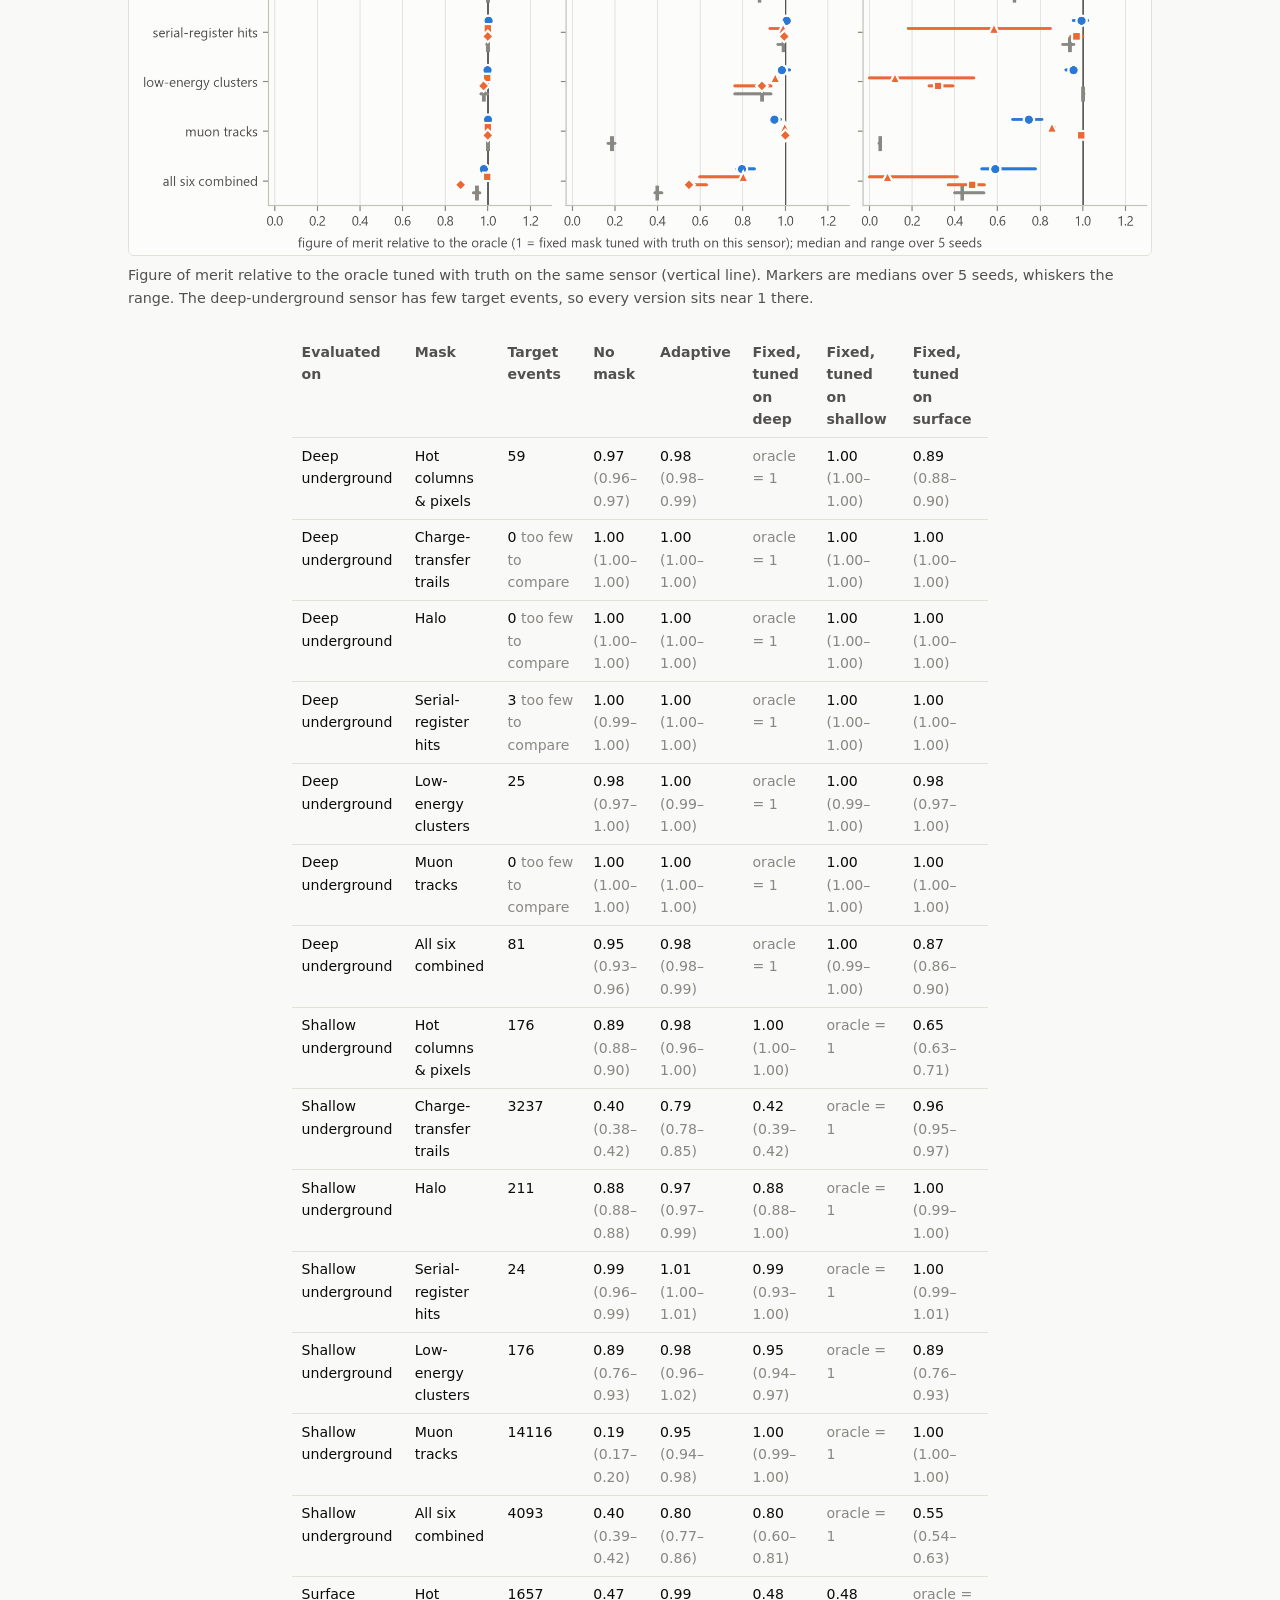
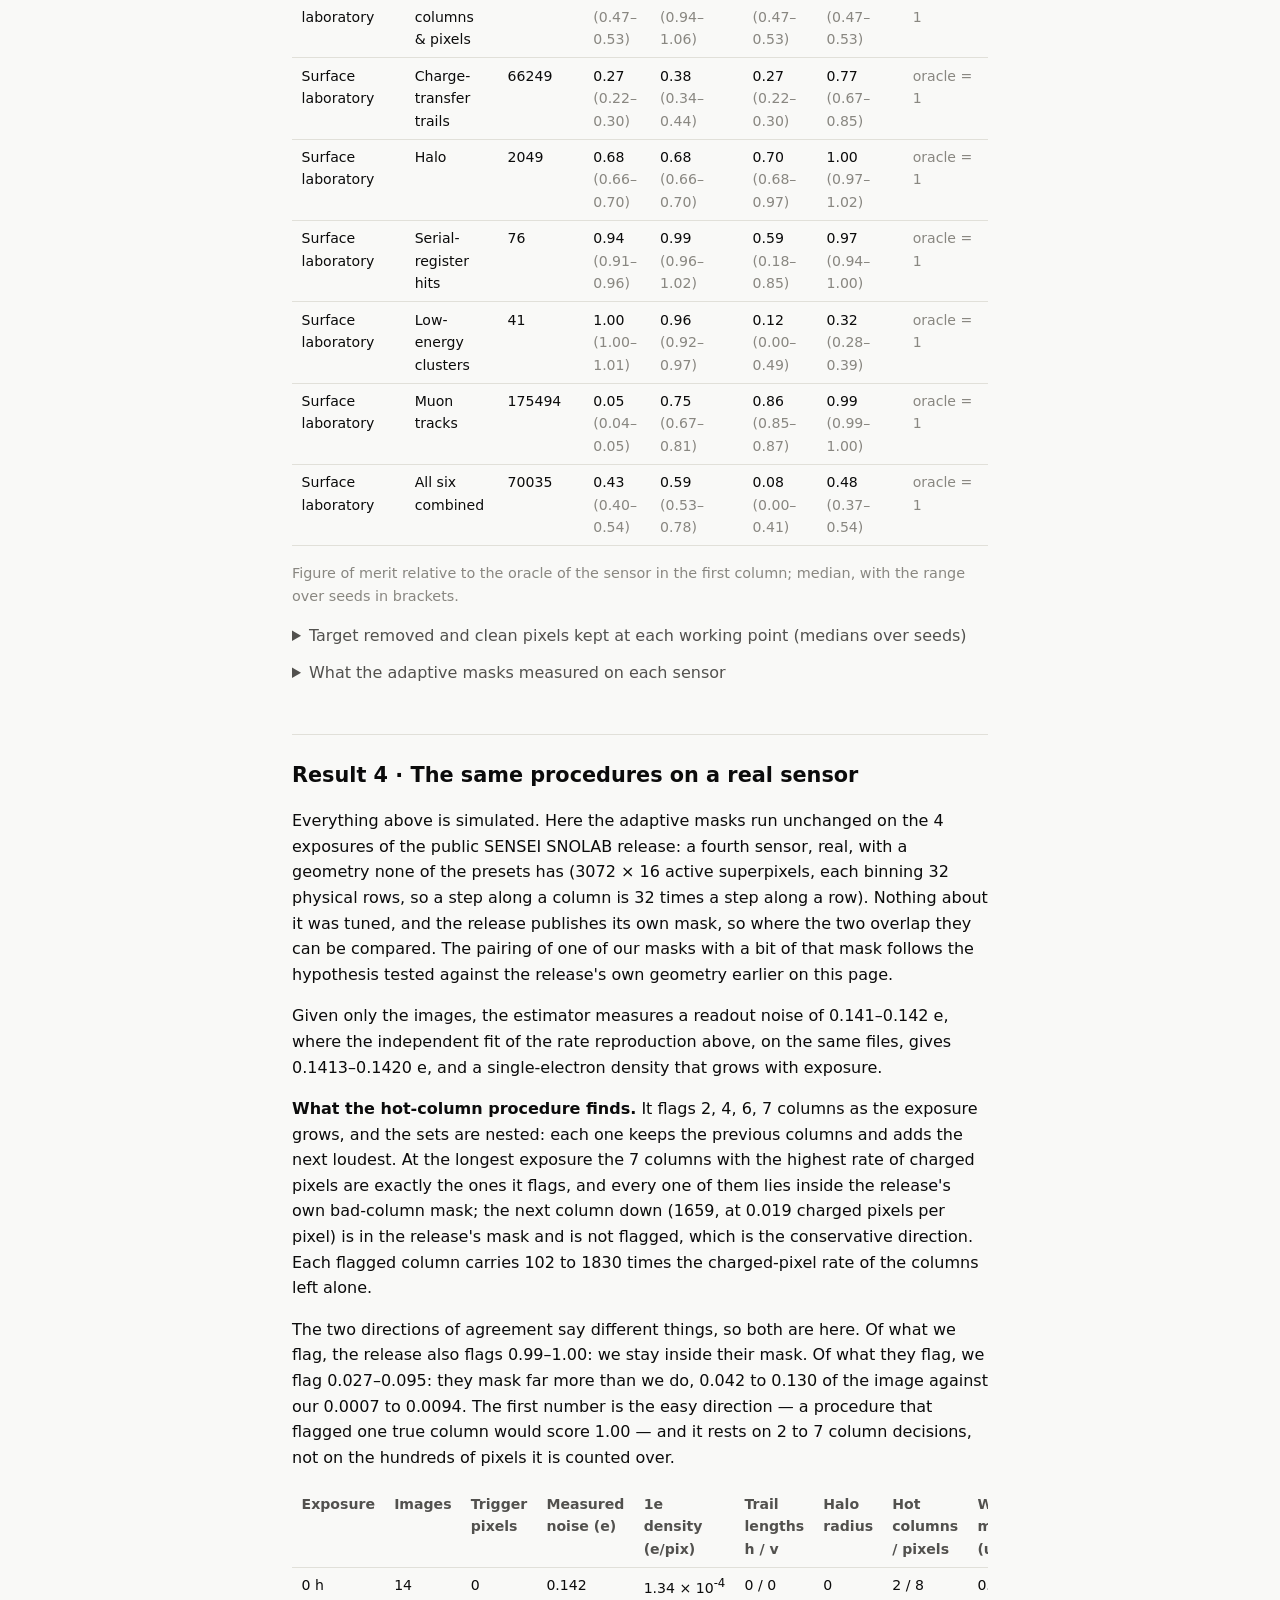
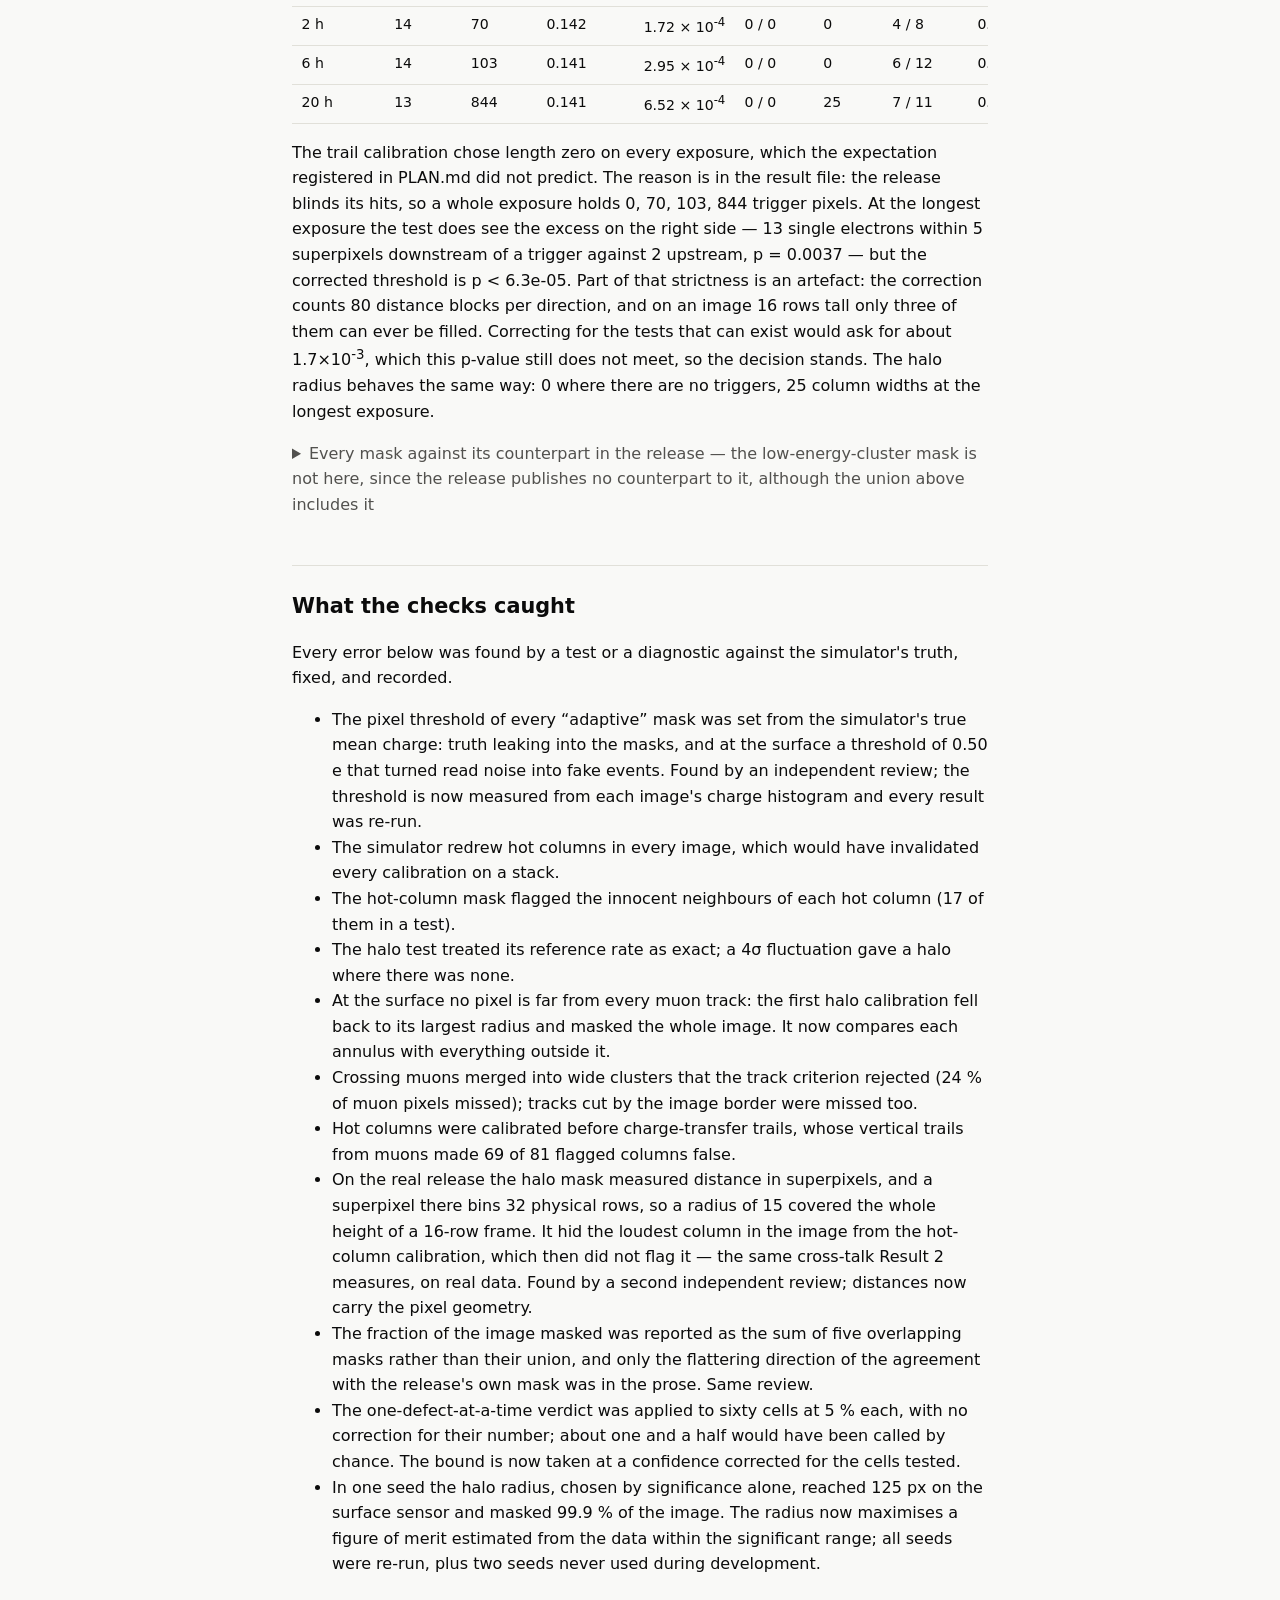
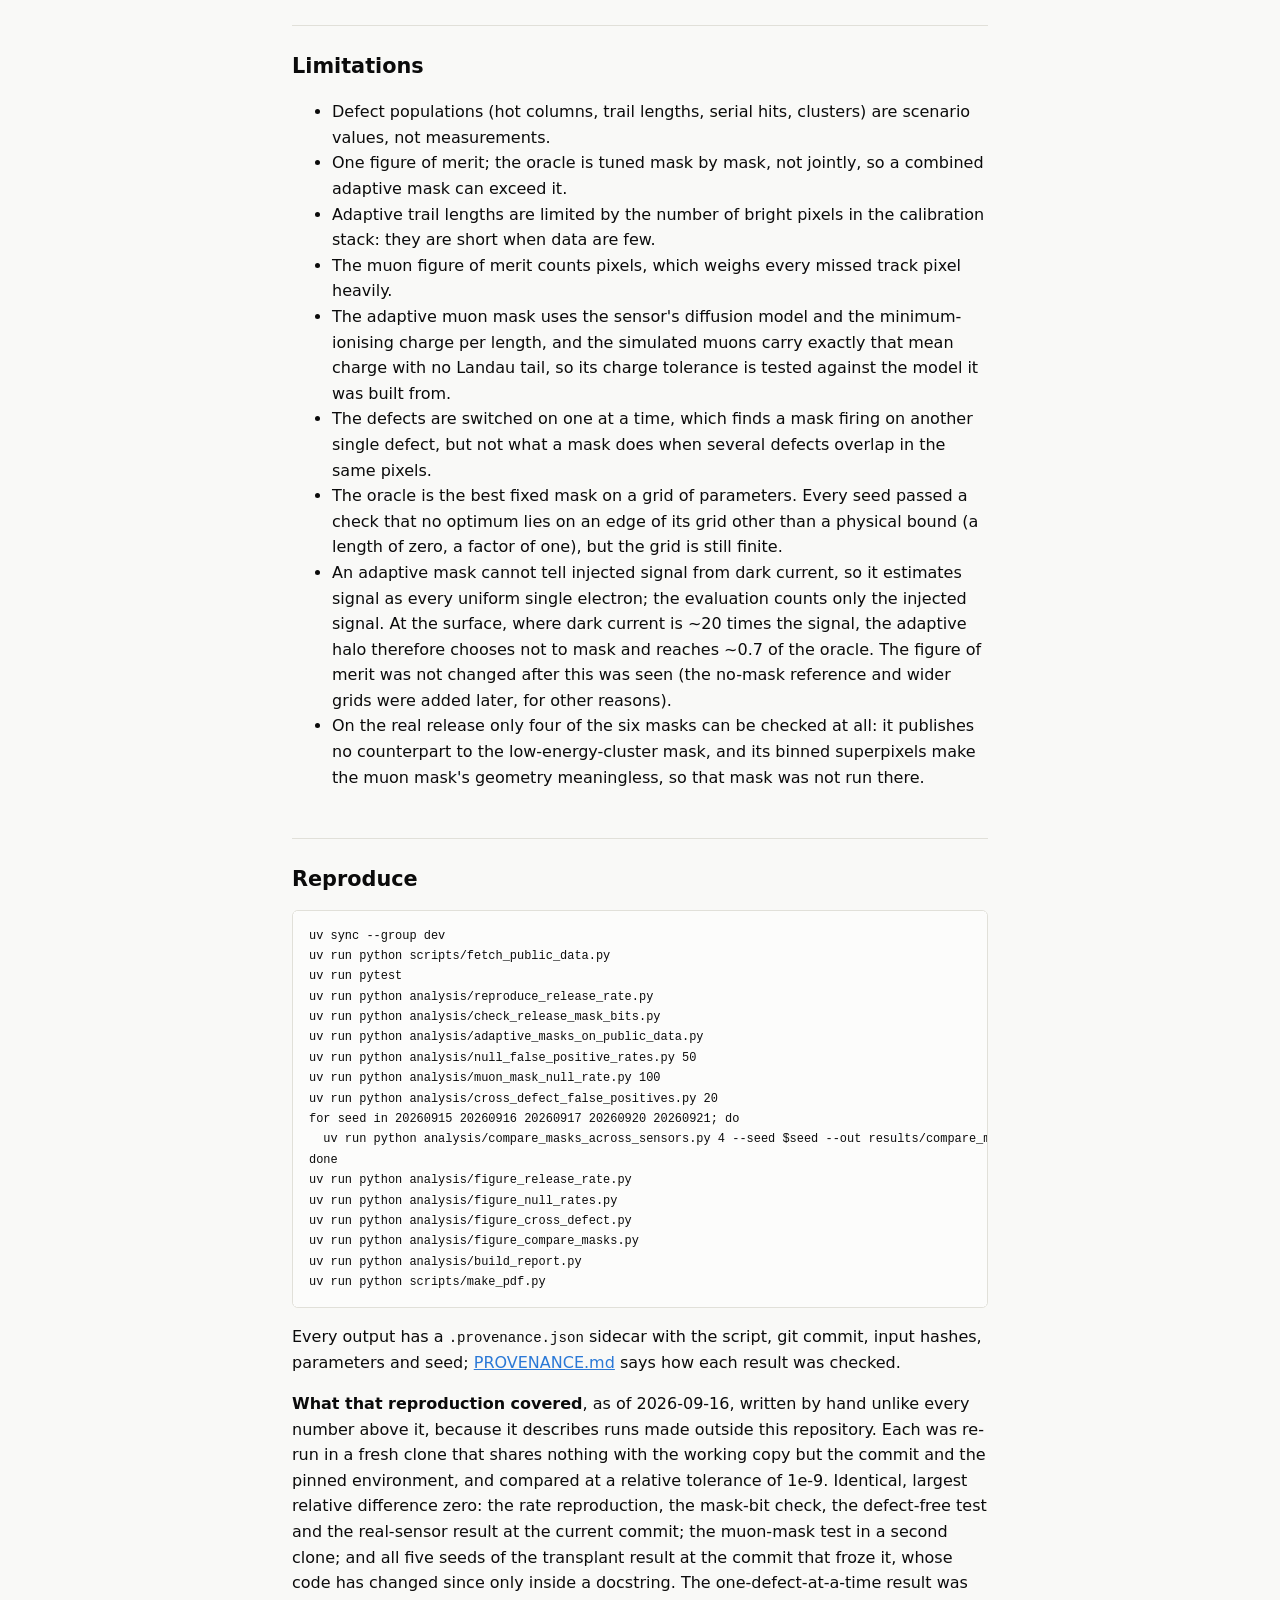
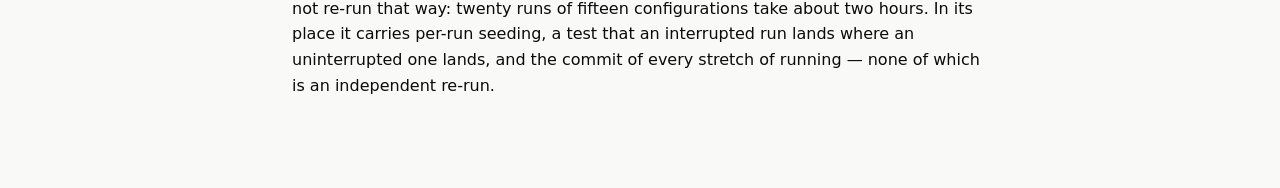
==== commit 76ea6a81: "An independent check from another vendor's model, and what it changed The authors ran a coding agent" ====
--- a/report/index.html
+++ b/report/index.html
@@ -137,10 +137,12 @@
 to clear is taken at 99.92 % confidence rather than 95 %, which
 controls a 5 % chance of one false call over the whole grid. The hot-column row
 is compared with 0.02 rather than &alpha;, because it fires when either of two &alpha;-level
-procedures does. Two caveats the design cannot remove: the 2 images of a run share the
-calibrations made on that run's stack, so for the two per-image masks they are not independent trials and the
-intervals are narrower than they should be; and a cell marked below as sitting at its detection floor fired the
-fewest times that could produce this verdict at all.</p>
+procedures does. The 2 images of a run share the calibrations made on that run's stack, so
+for the two per-image masks they are not independent trials and the per-image interval is narrower than it should
+be. Counted one run at a time instead &mdash; a run counts as firing if either of its images did, which cannot
+invent a firing and throws the second image away &mdash; 6 of those 6
+cells still fire. One caveat stands: a cell marked below as sitting at its detection floor fired the fewest times
+that could produce this verdict at all.</p>
 <p>Of the 60 combinations in which the defect present is not the one the mask looks for, 7 fire more often than &alpha; allows and 53 are consistent with it. The largest is the low-energy clusters mask on the surface laboratory sensor when the only defect present is charge-transfer trails: it fires in 1.00 of trials and masks a median 0.121 of the image.</p>
 <div class="wide">
 <figure><img src='figures/cross_defect.png' alt='For each sensor, a grid of masks against the single defect switched on, with the fraction of trials in which each mask fired.' loading='lazy'><figcaption>Dot area and number are the fraction of trials in which the mask fired; orange marks the cells whose lower bound, at the 99.92 % confidence corrected for the 60 cells tested, lies above the rate that mask should not exceed. Grey dots never fired; hollow circles are the diagonal, where the mask meets its own defect.</figcaption></figure>
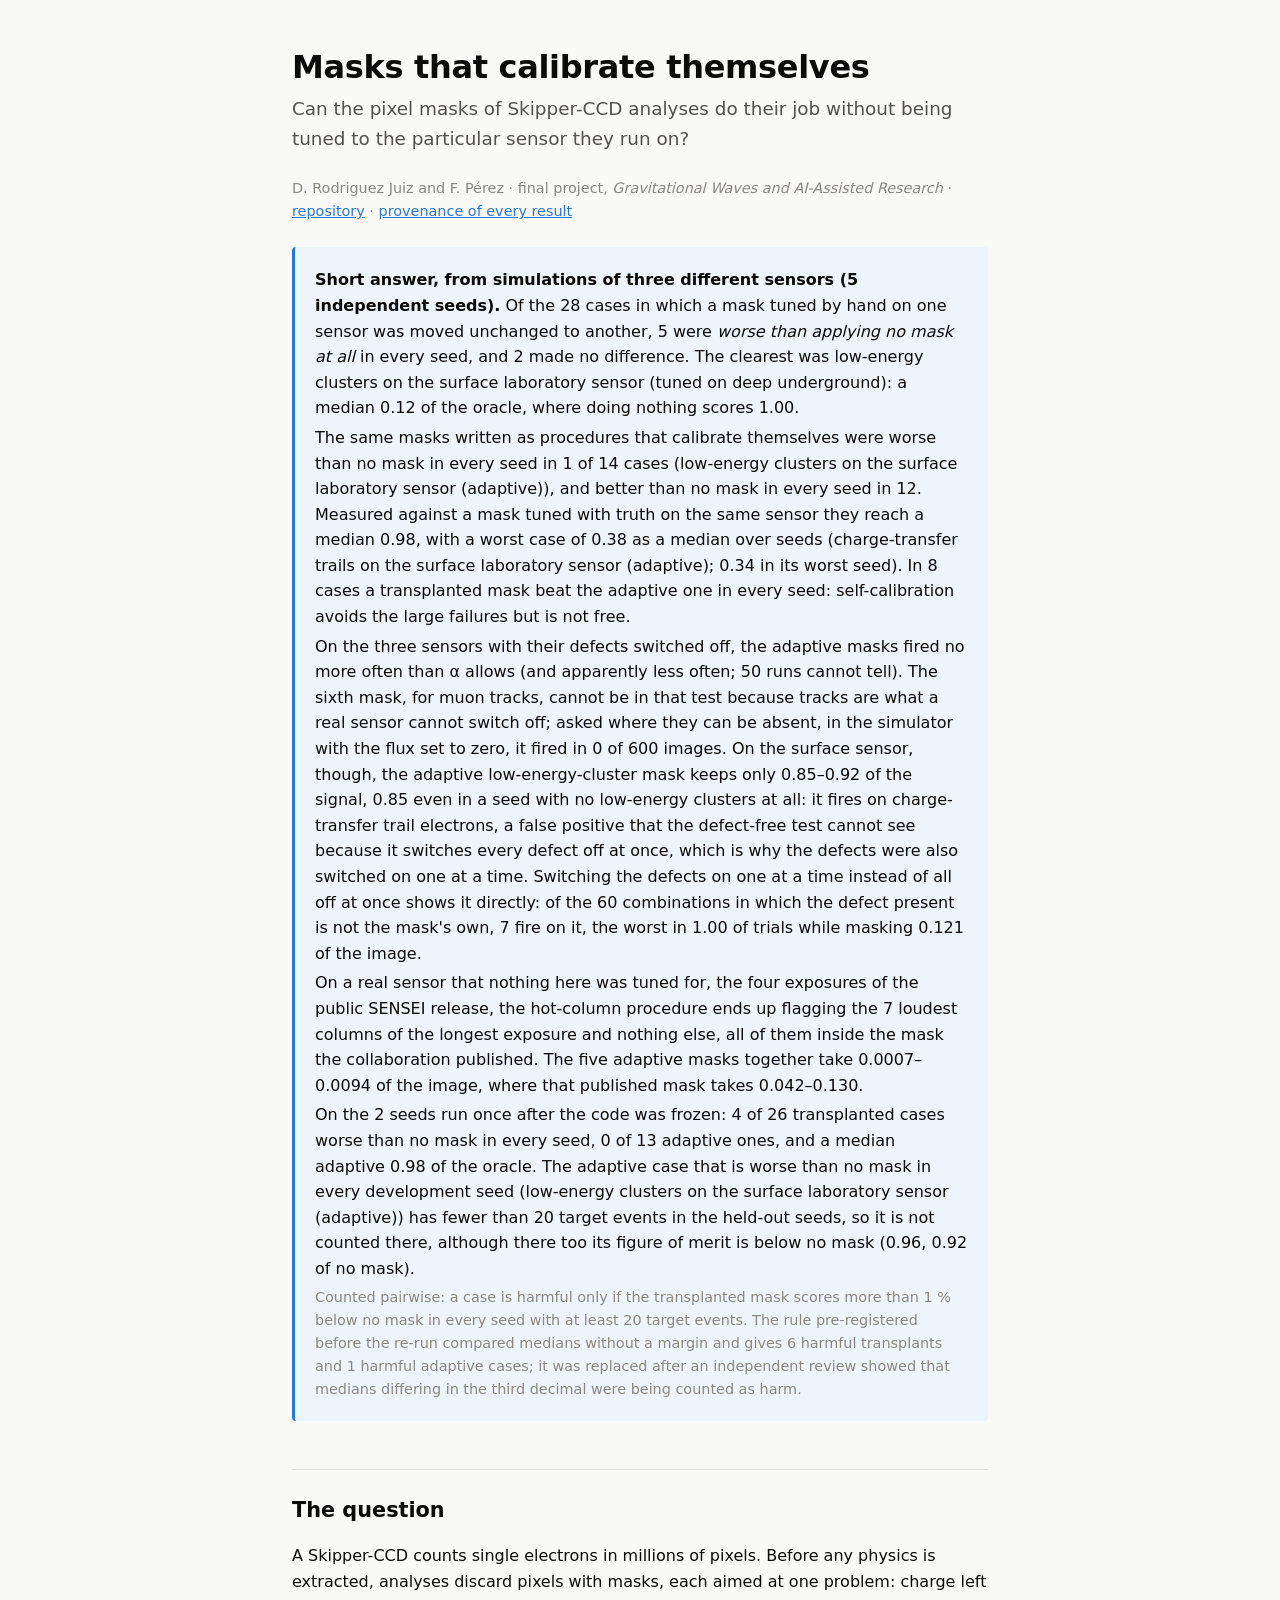
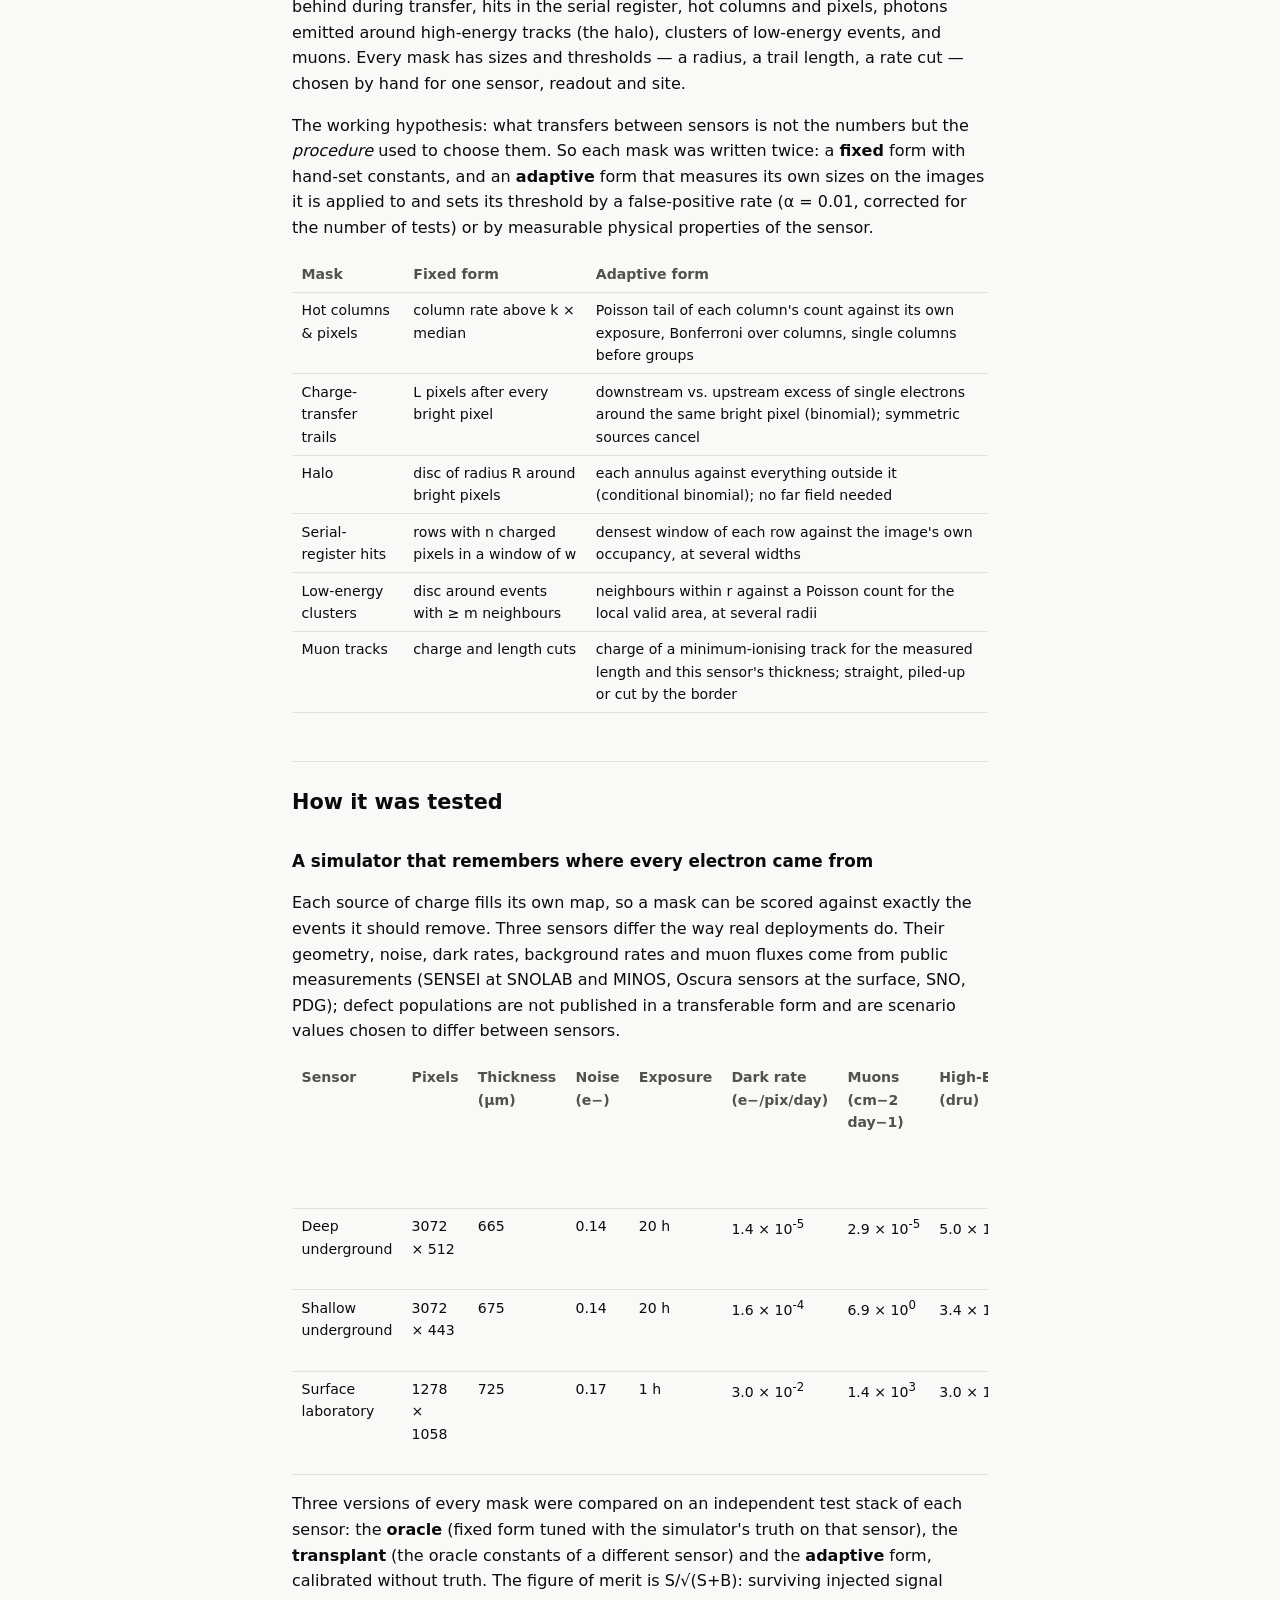
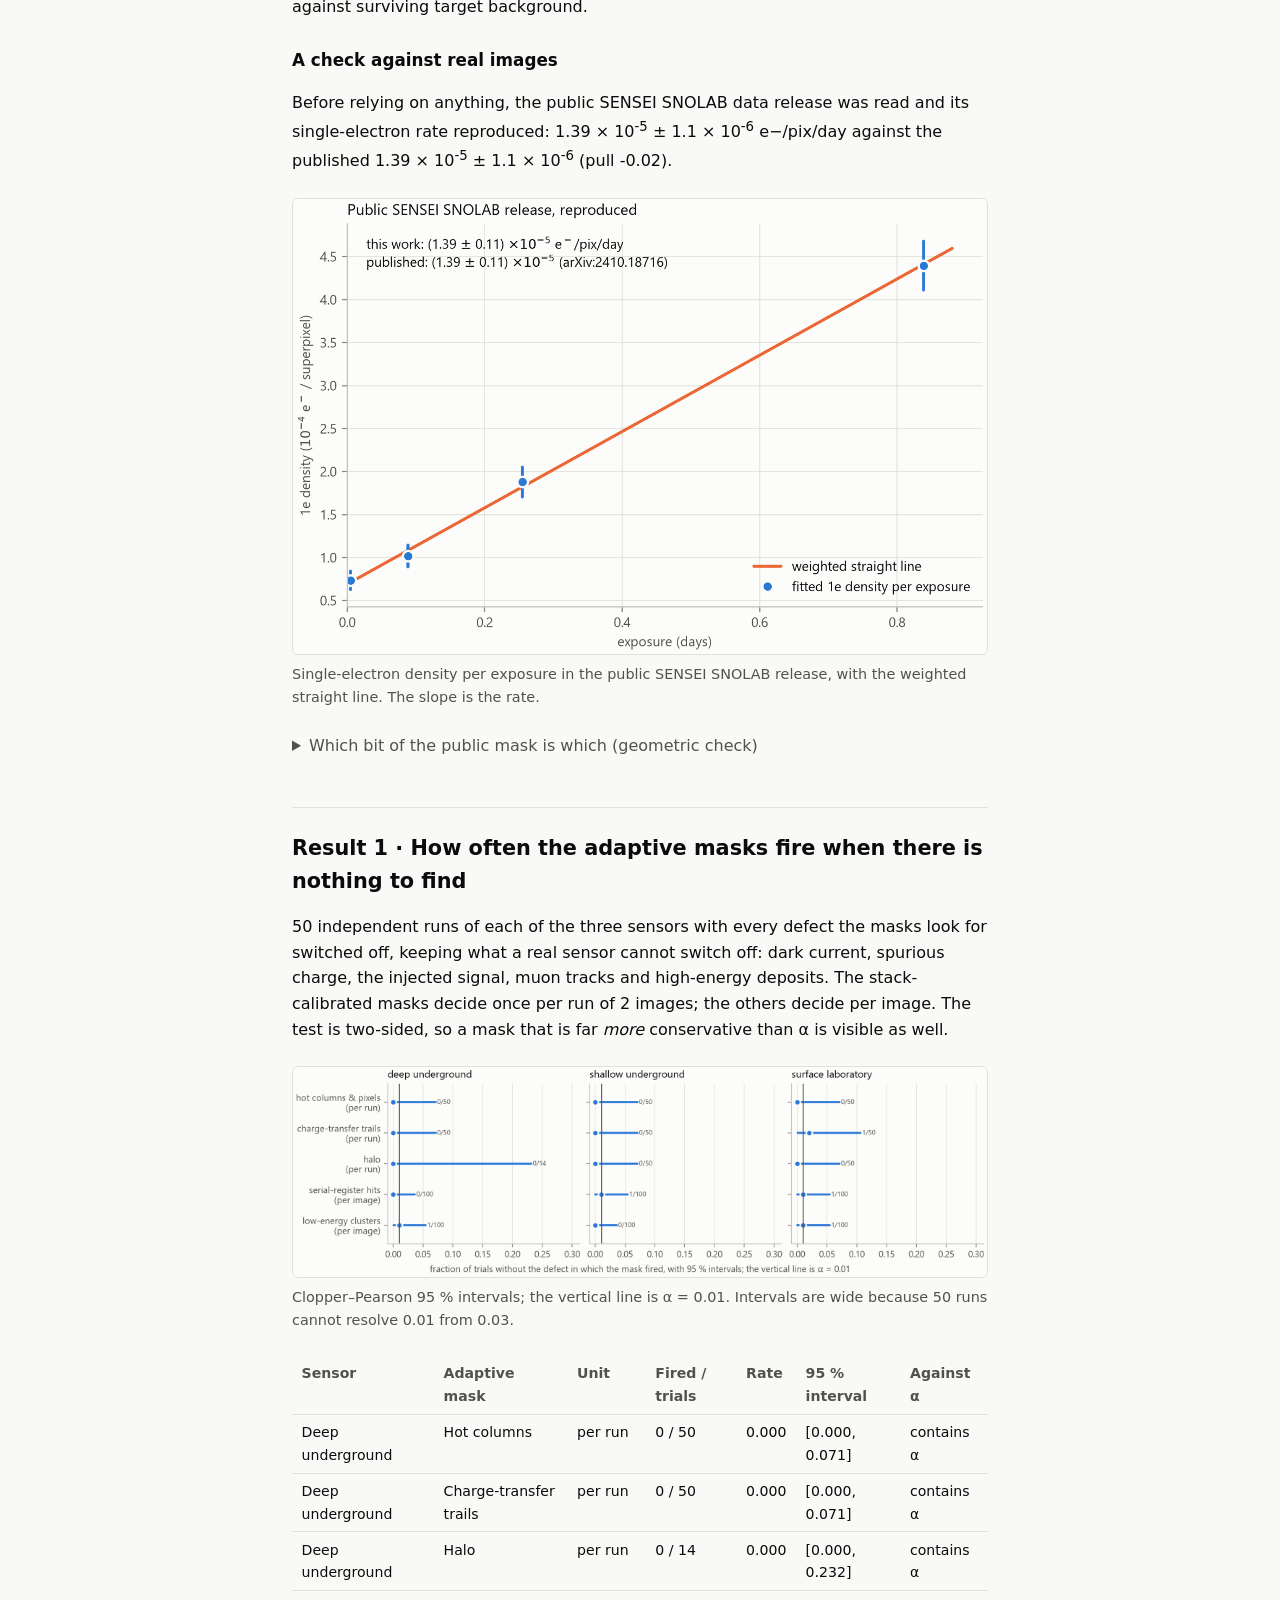
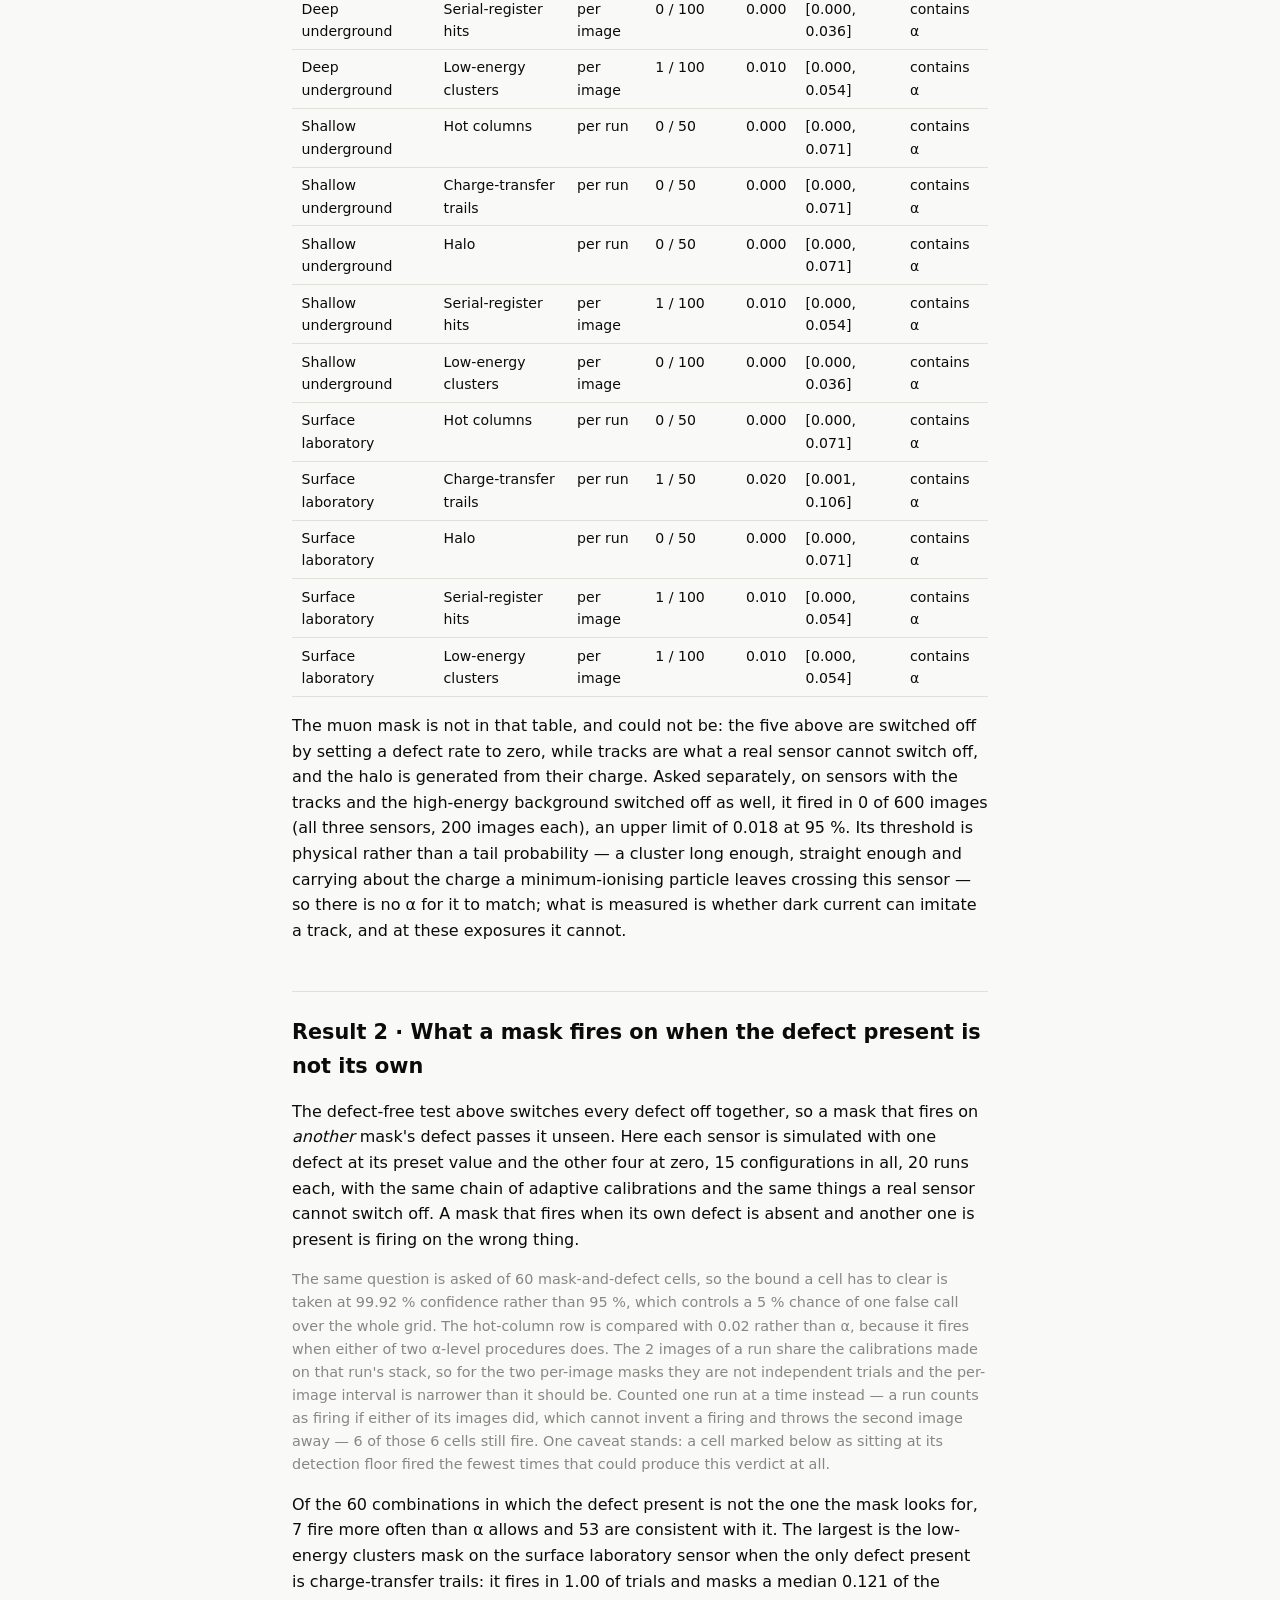
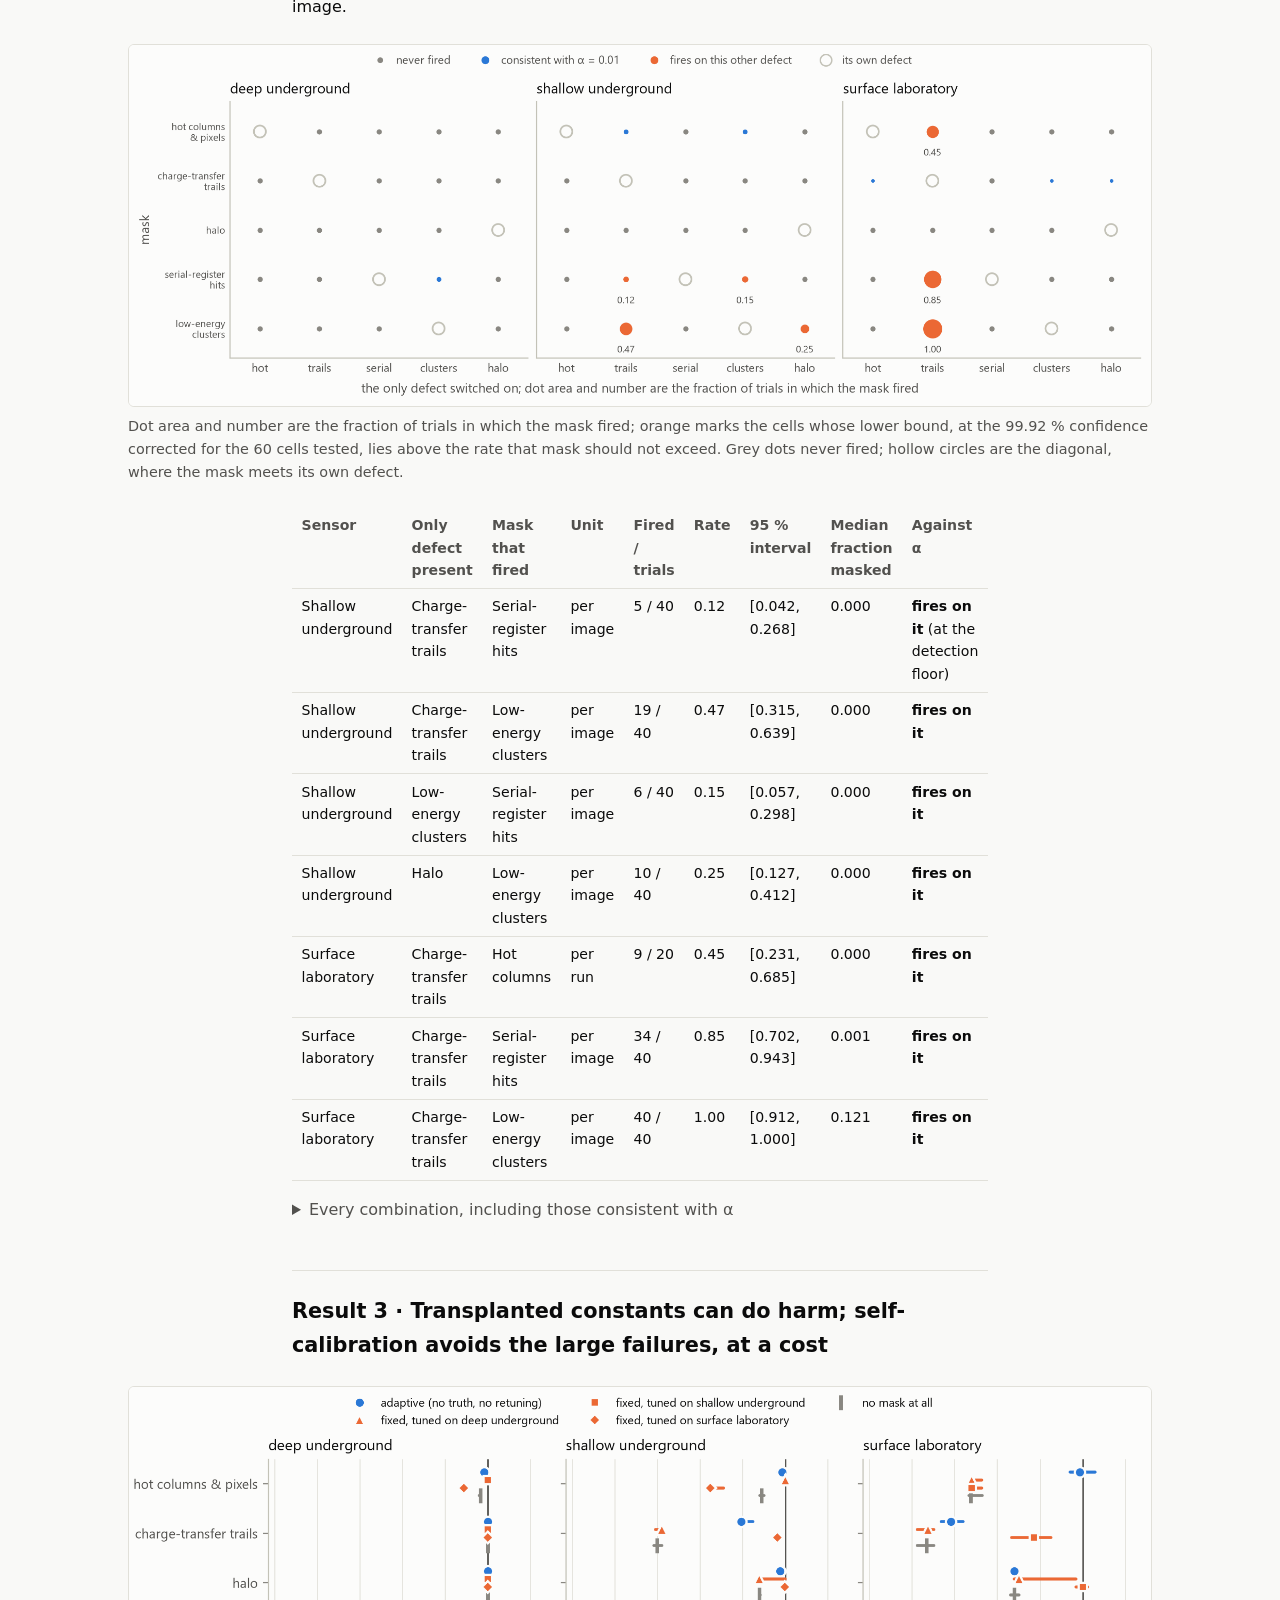
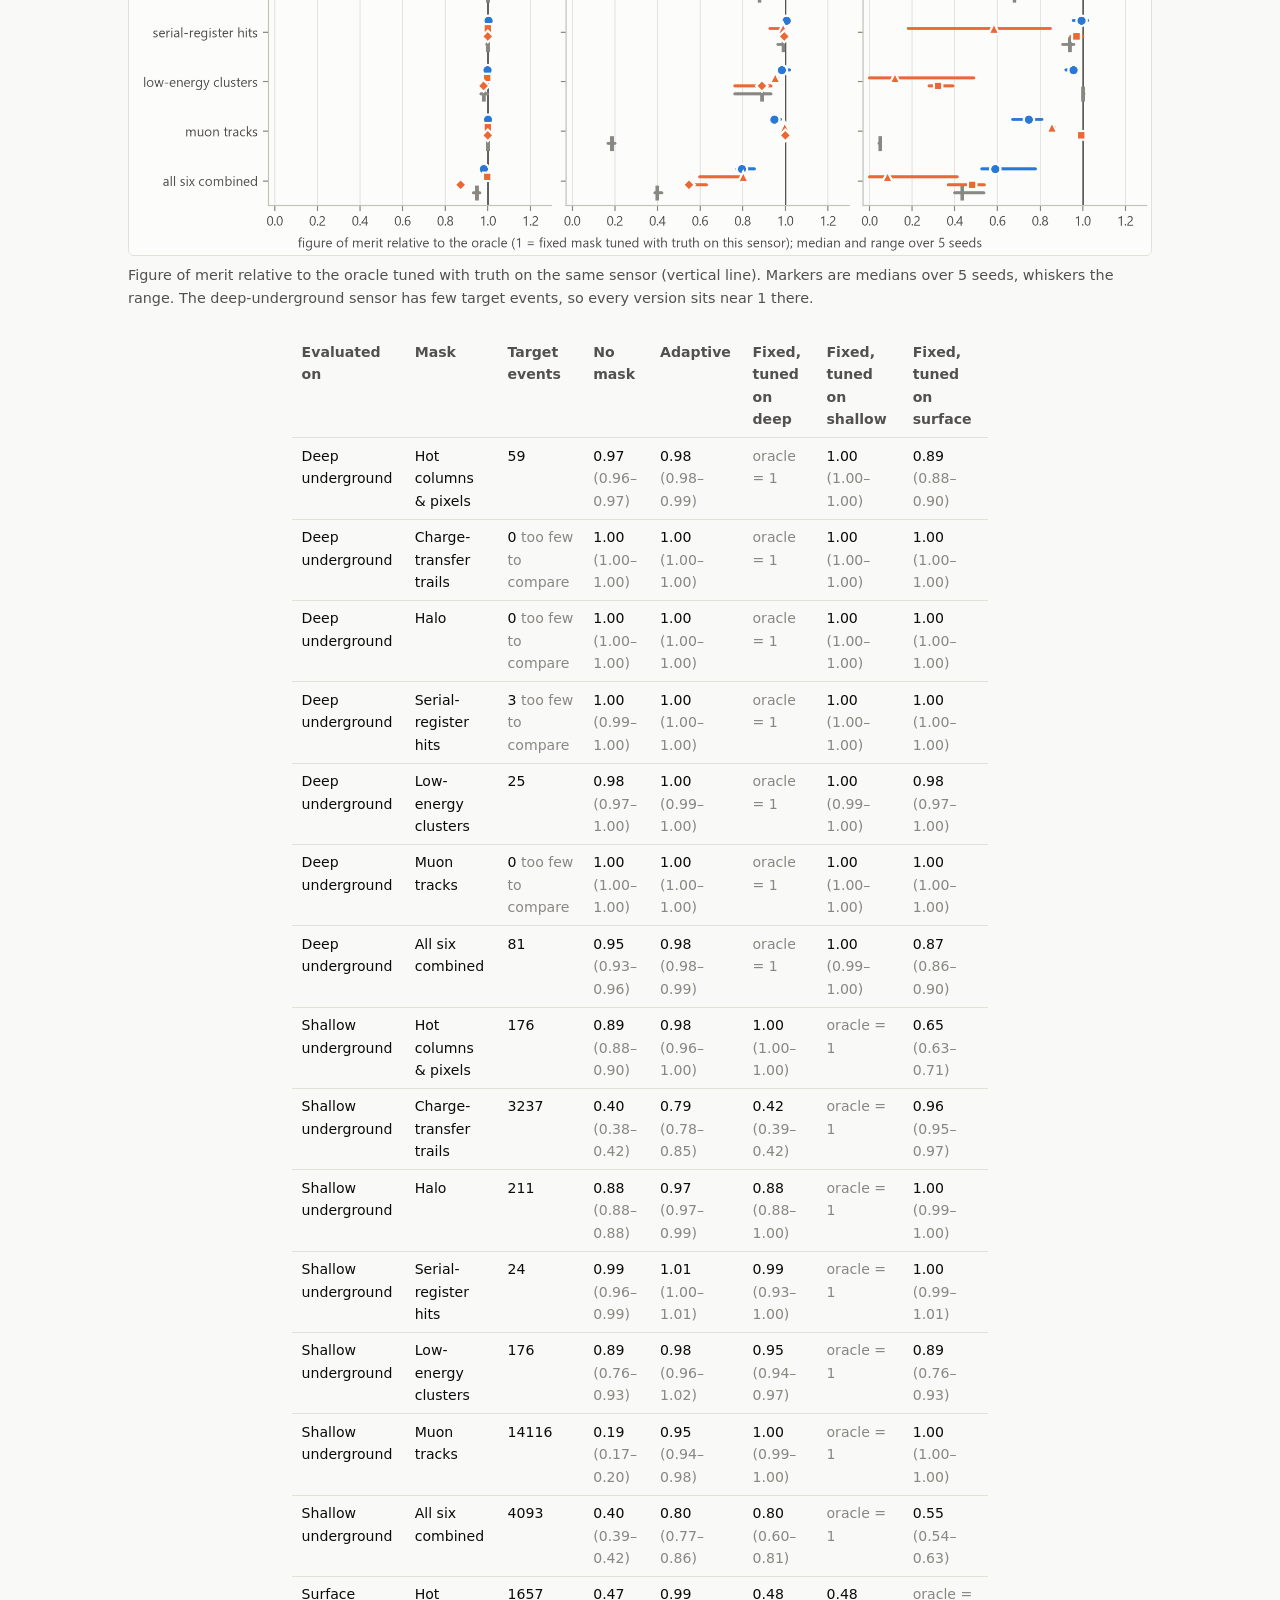
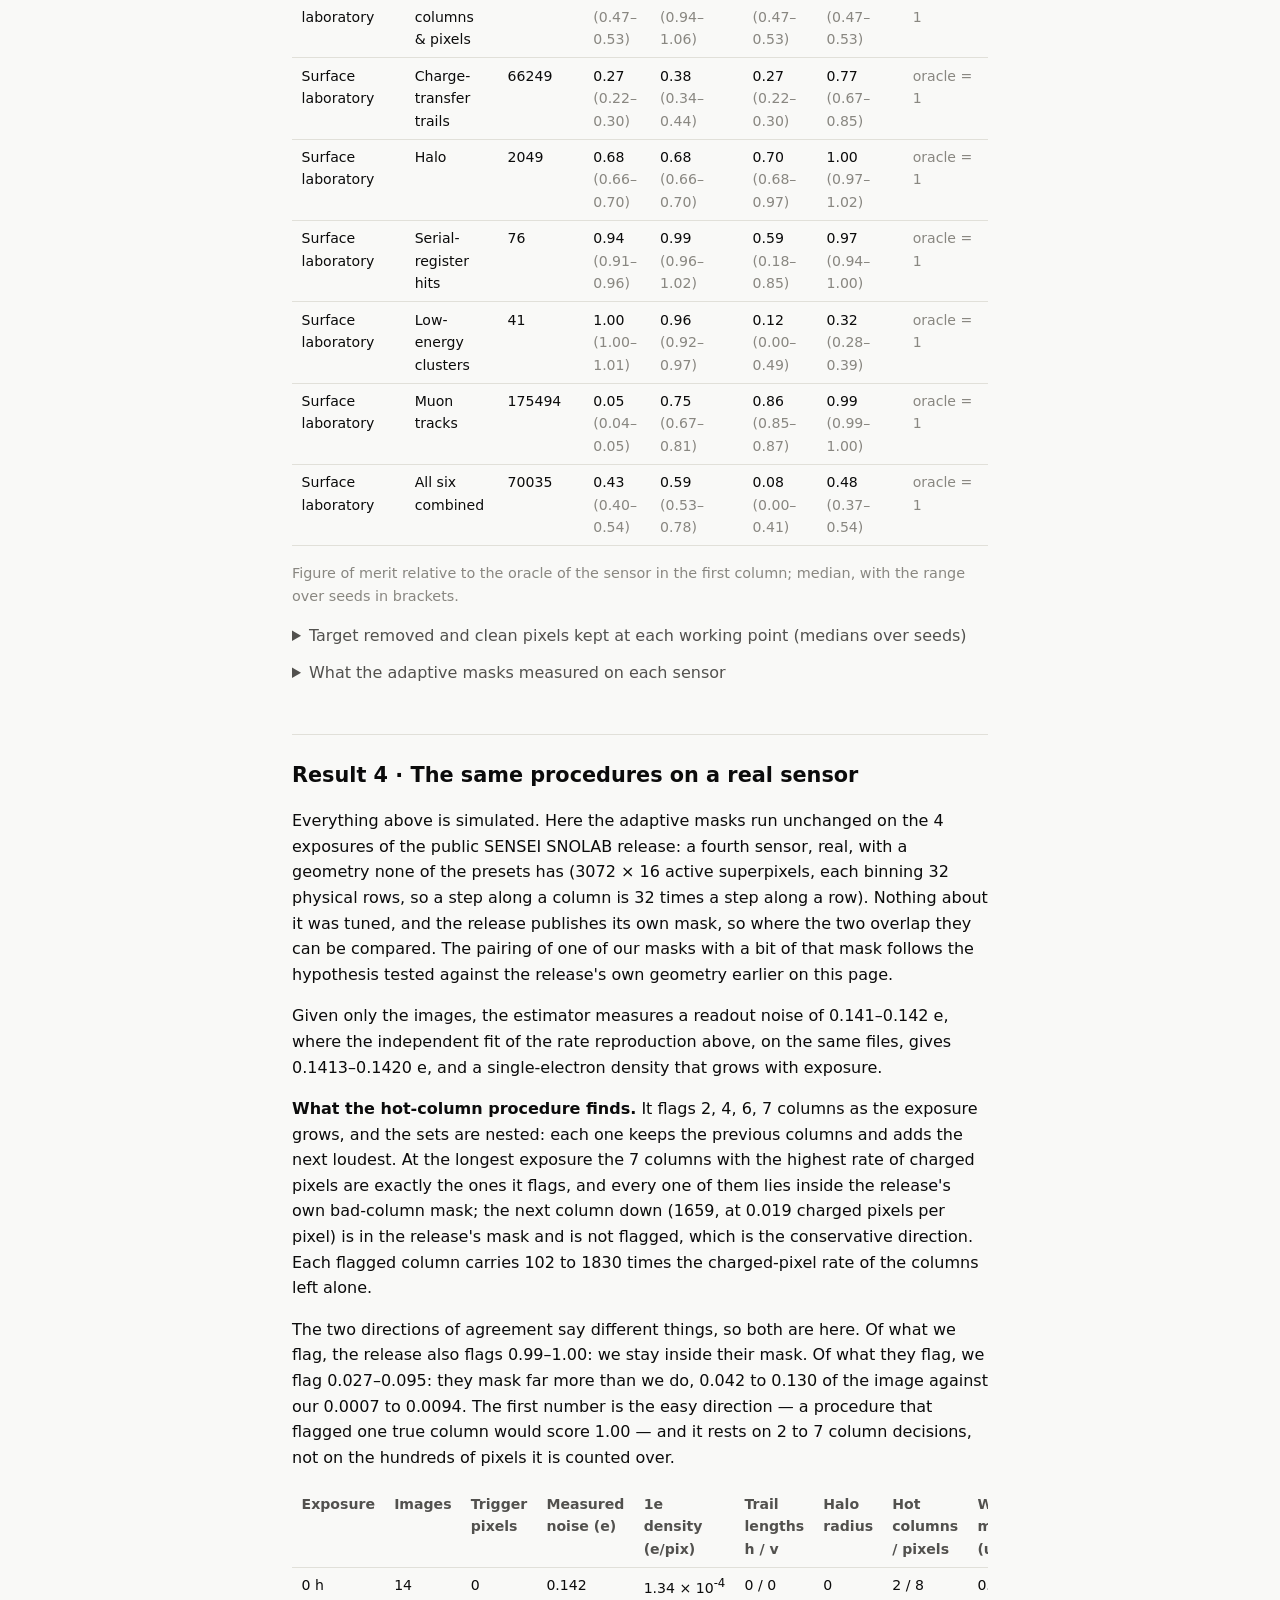
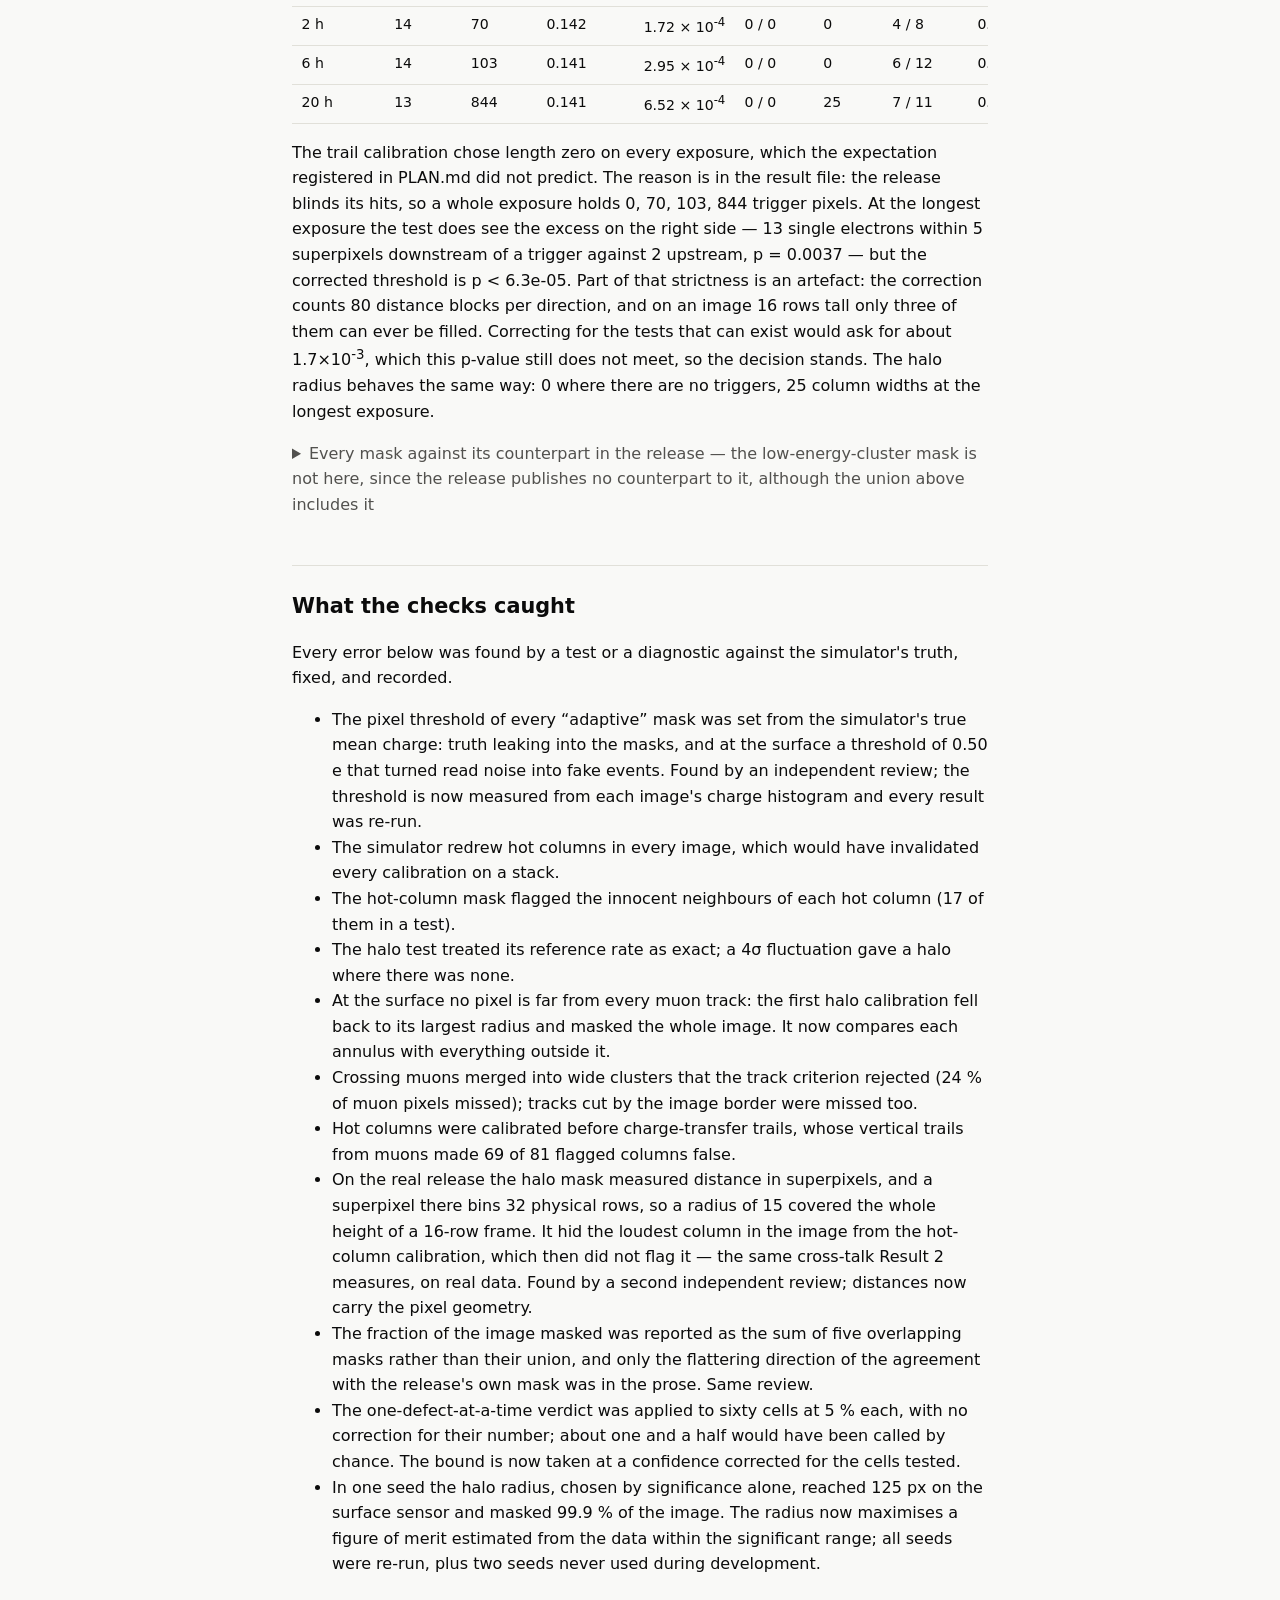
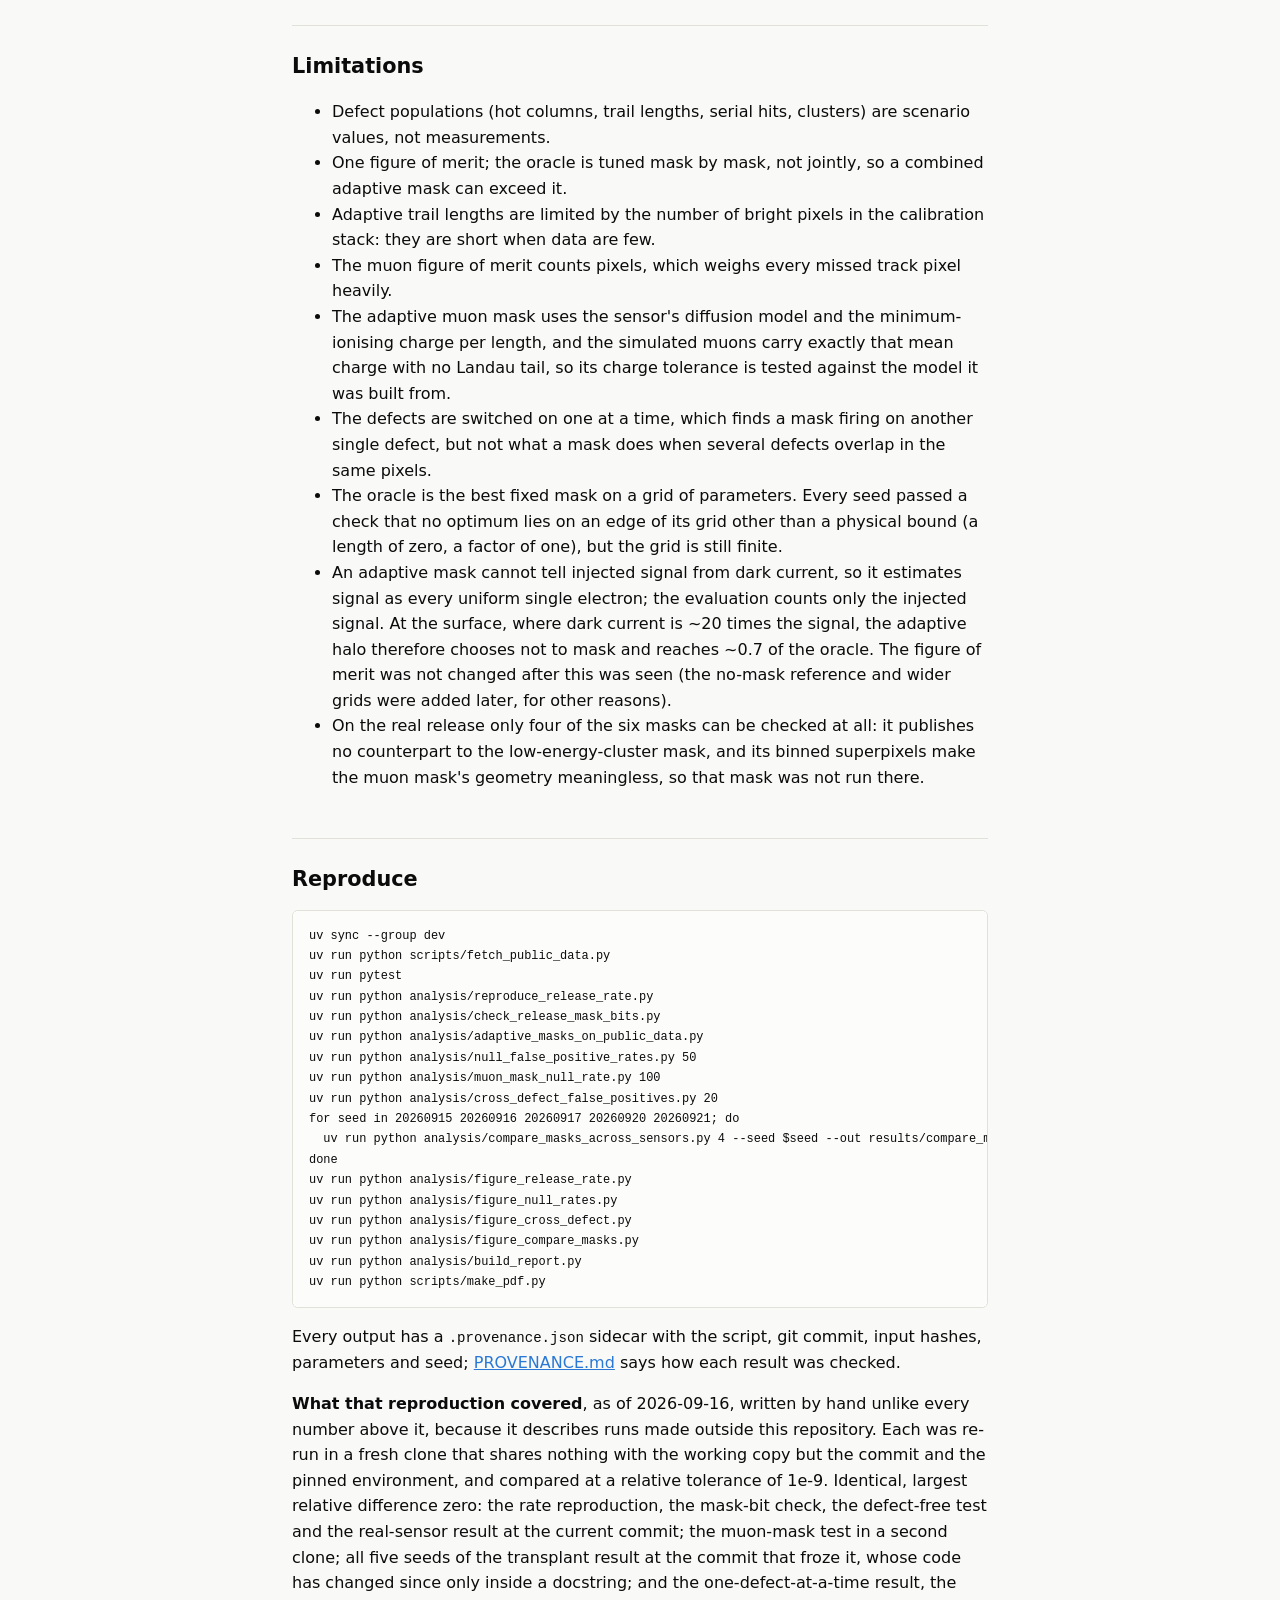
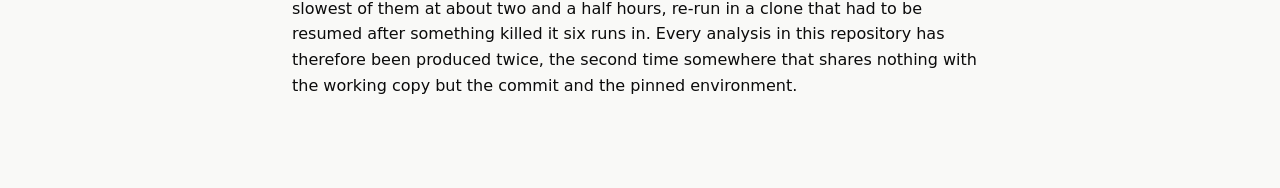
==== commit fa36ff0d: "R5 reproduces from a clean clone: every analysis in the repository is now produced twice Twenty runs" ====
--- a/report/index.html
+++ b/report/index.html
@@ -260,11 +260,11 @@
 because it describes runs made outside this repository. Each was re-run in a fresh clone that shares nothing with the
 working copy but the commit and the pinned environment, and compared at a relative tolerance of 1e-9. Identical, largest
 relative difference zero: the rate reproduction, the mask-bit check, the defect-free test and the real-sensor result at
-the current commit; the muon-mask test in a second clone; and all five seeds of the transplant result at the commit that
-froze it, whose code has changed since only inside a docstring. The one-defect-at-a-time result was not re-run that way:
-twenty runs of fifteen configurations take about two hours. In its place it carries per-run seeding, a test that an
-interrupted run lands where an uninterrupted one lands, and the commit of every stretch of running &mdash; none of which
-is an independent re-run.</p>
+the current commit; the muon-mask test in a second clone; all five seeds of the transplant result at the commit that
+froze it, whose code has changed since only inside a docstring; and the one-defect-at-a-time result, the slowest of them
+at about two and a half hours, re-run in a clone that had to be resumed after something killed it six runs in. Every
+analysis in this repository has therefore been produced twice, the second time somewhere that shares nothing with the
+working copy but the commit and the pinned environment.</p>
 </main>
 </body>
 </html>
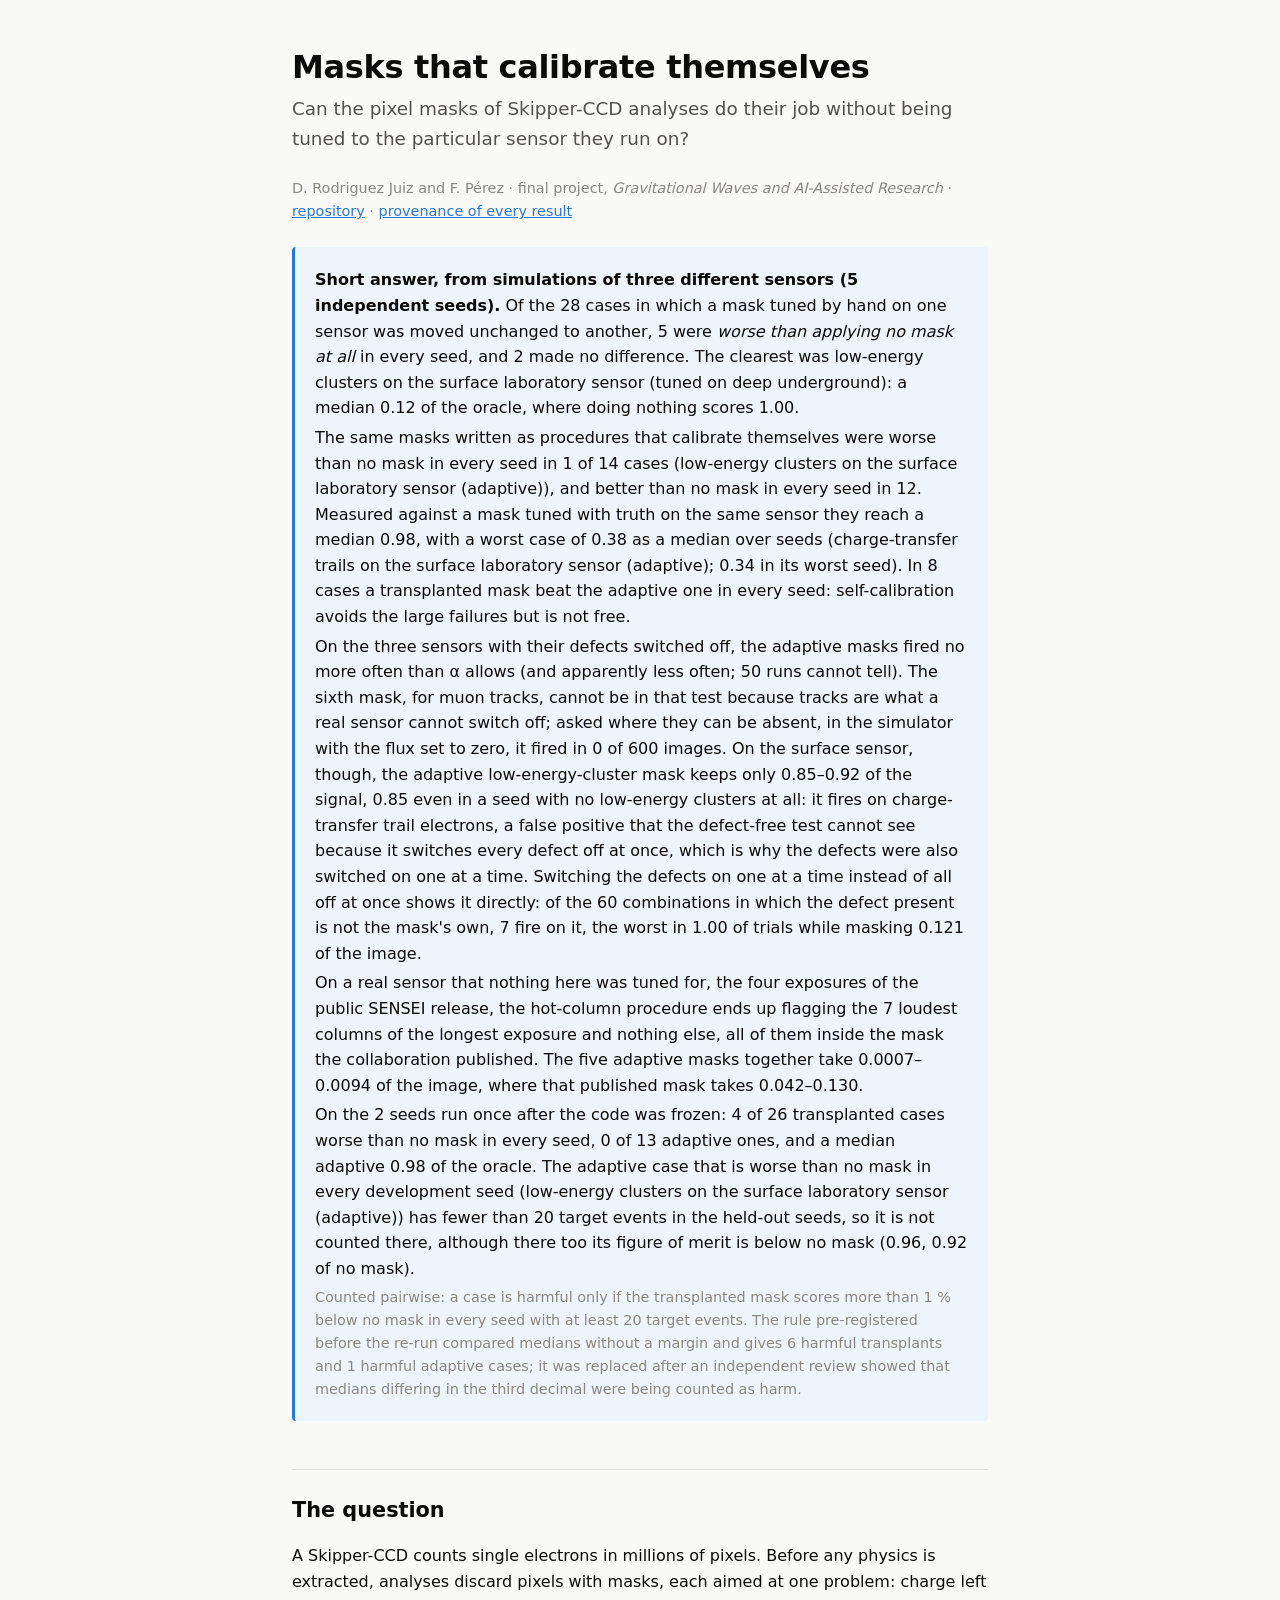
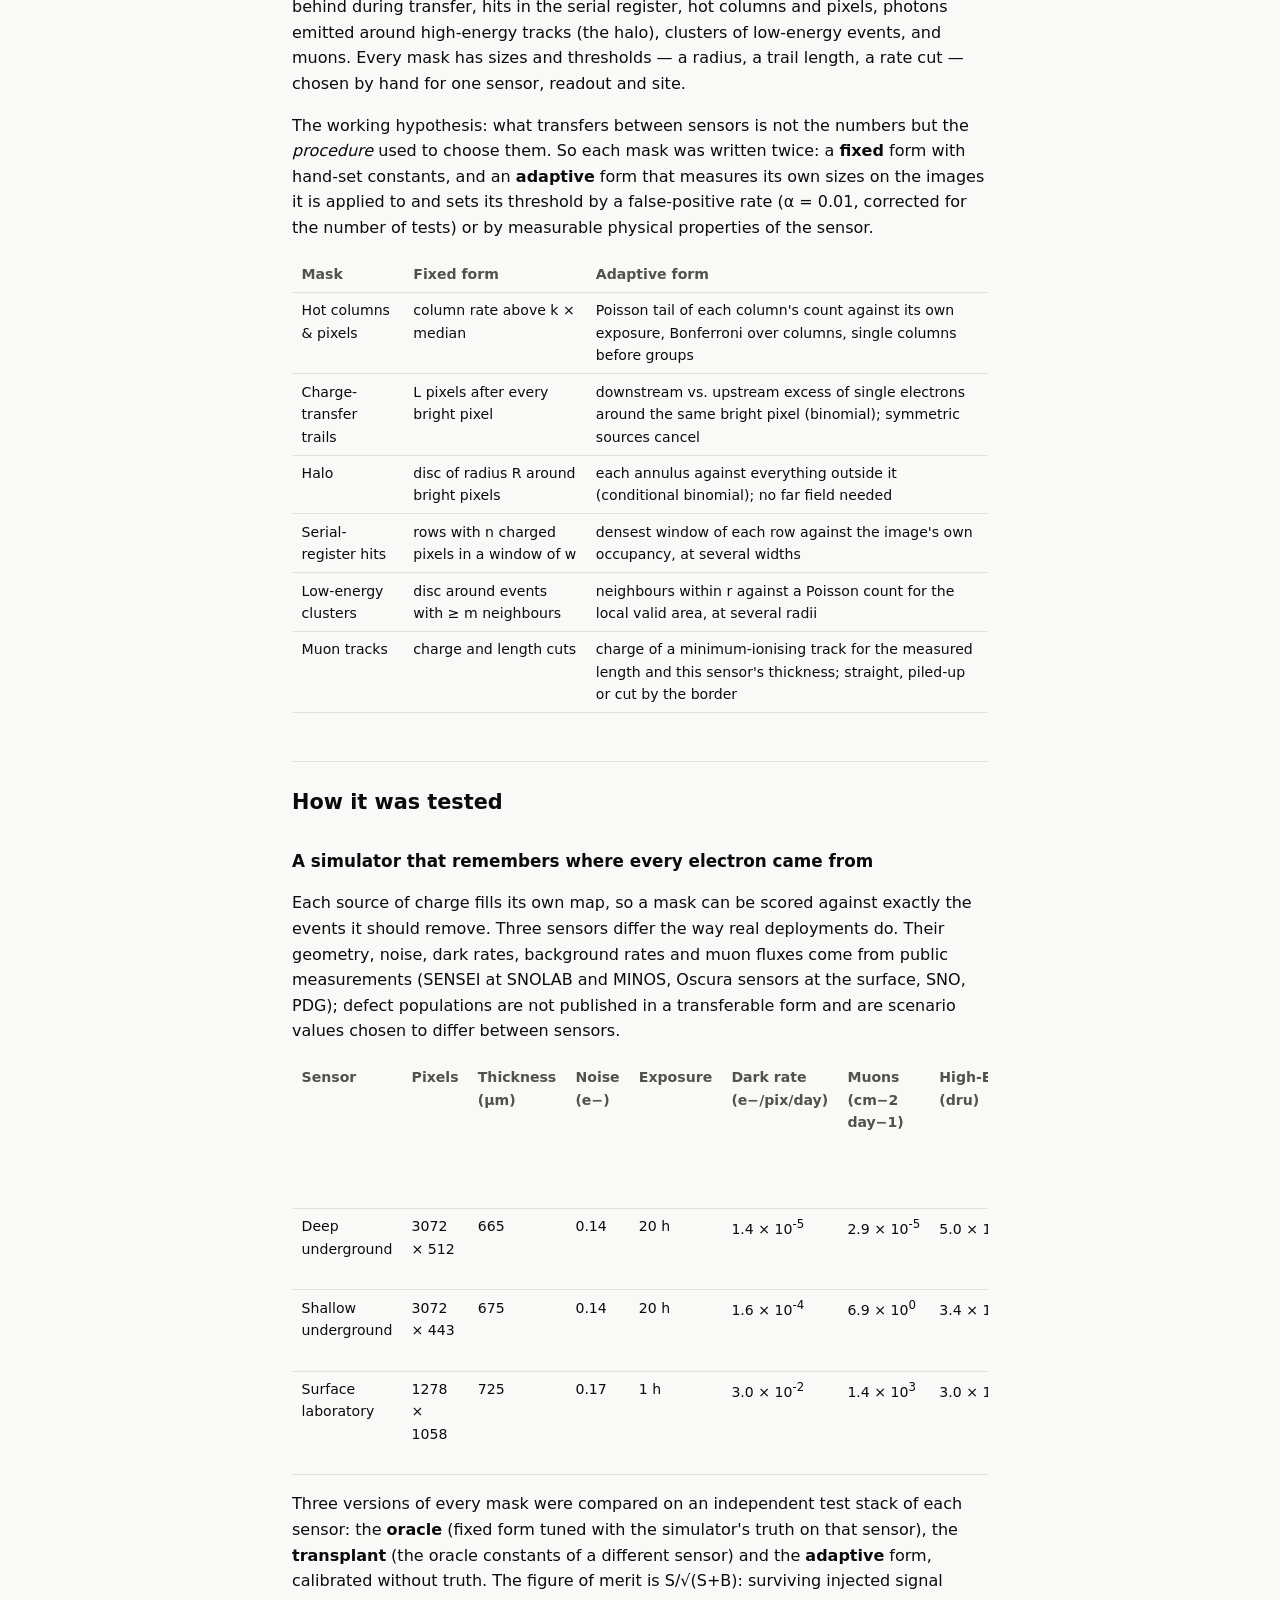
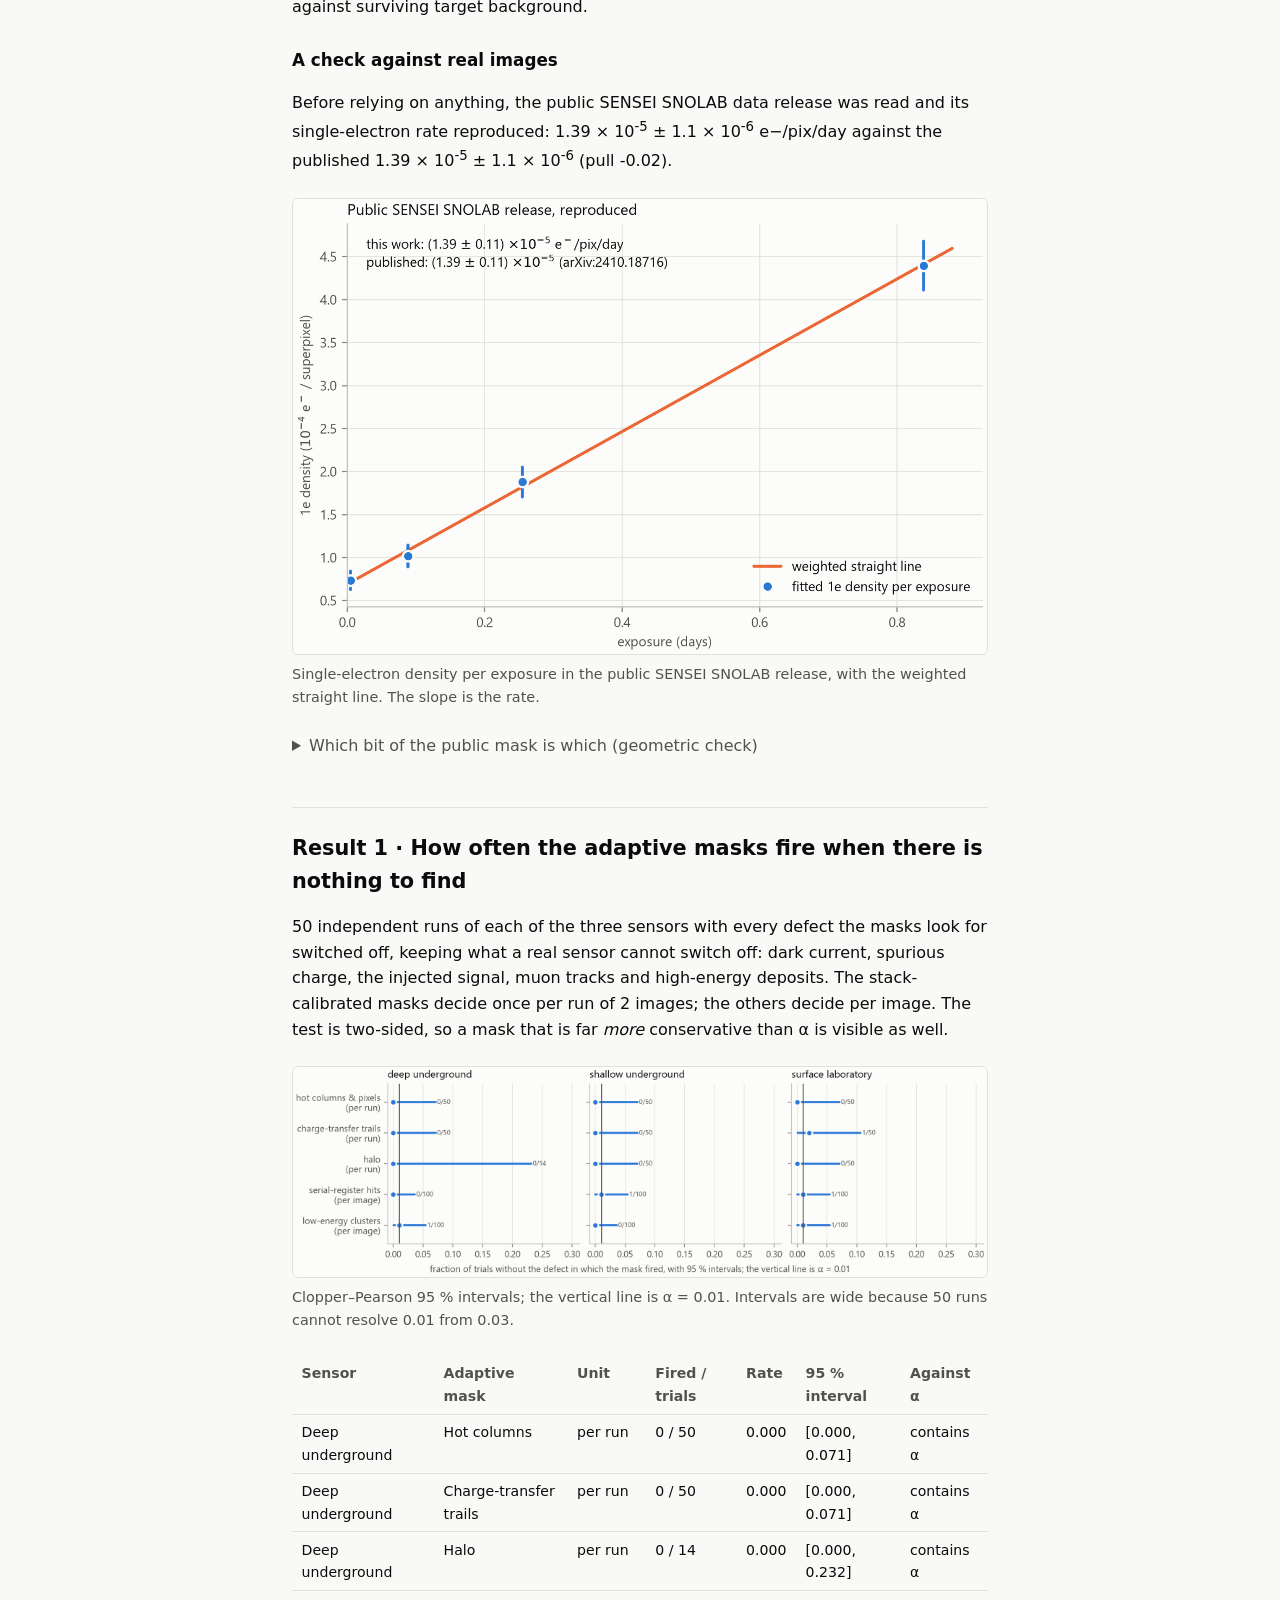
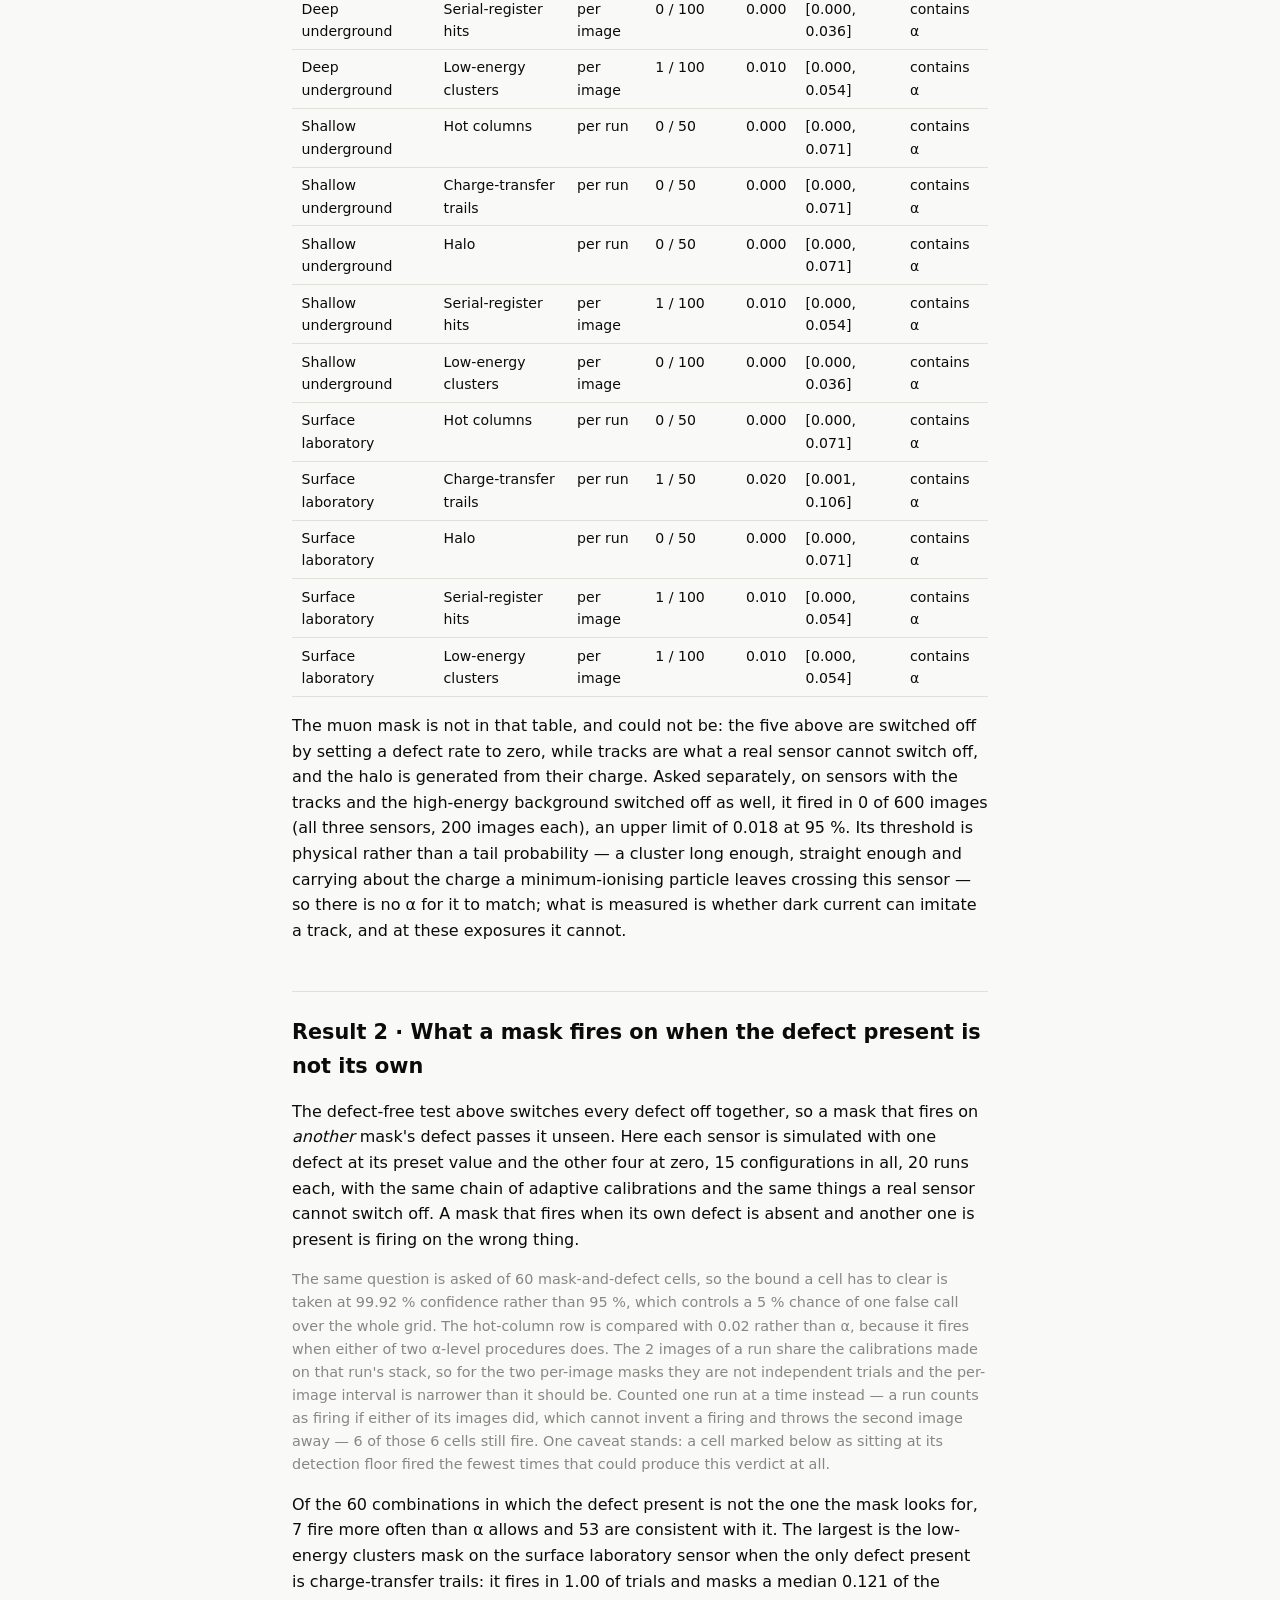
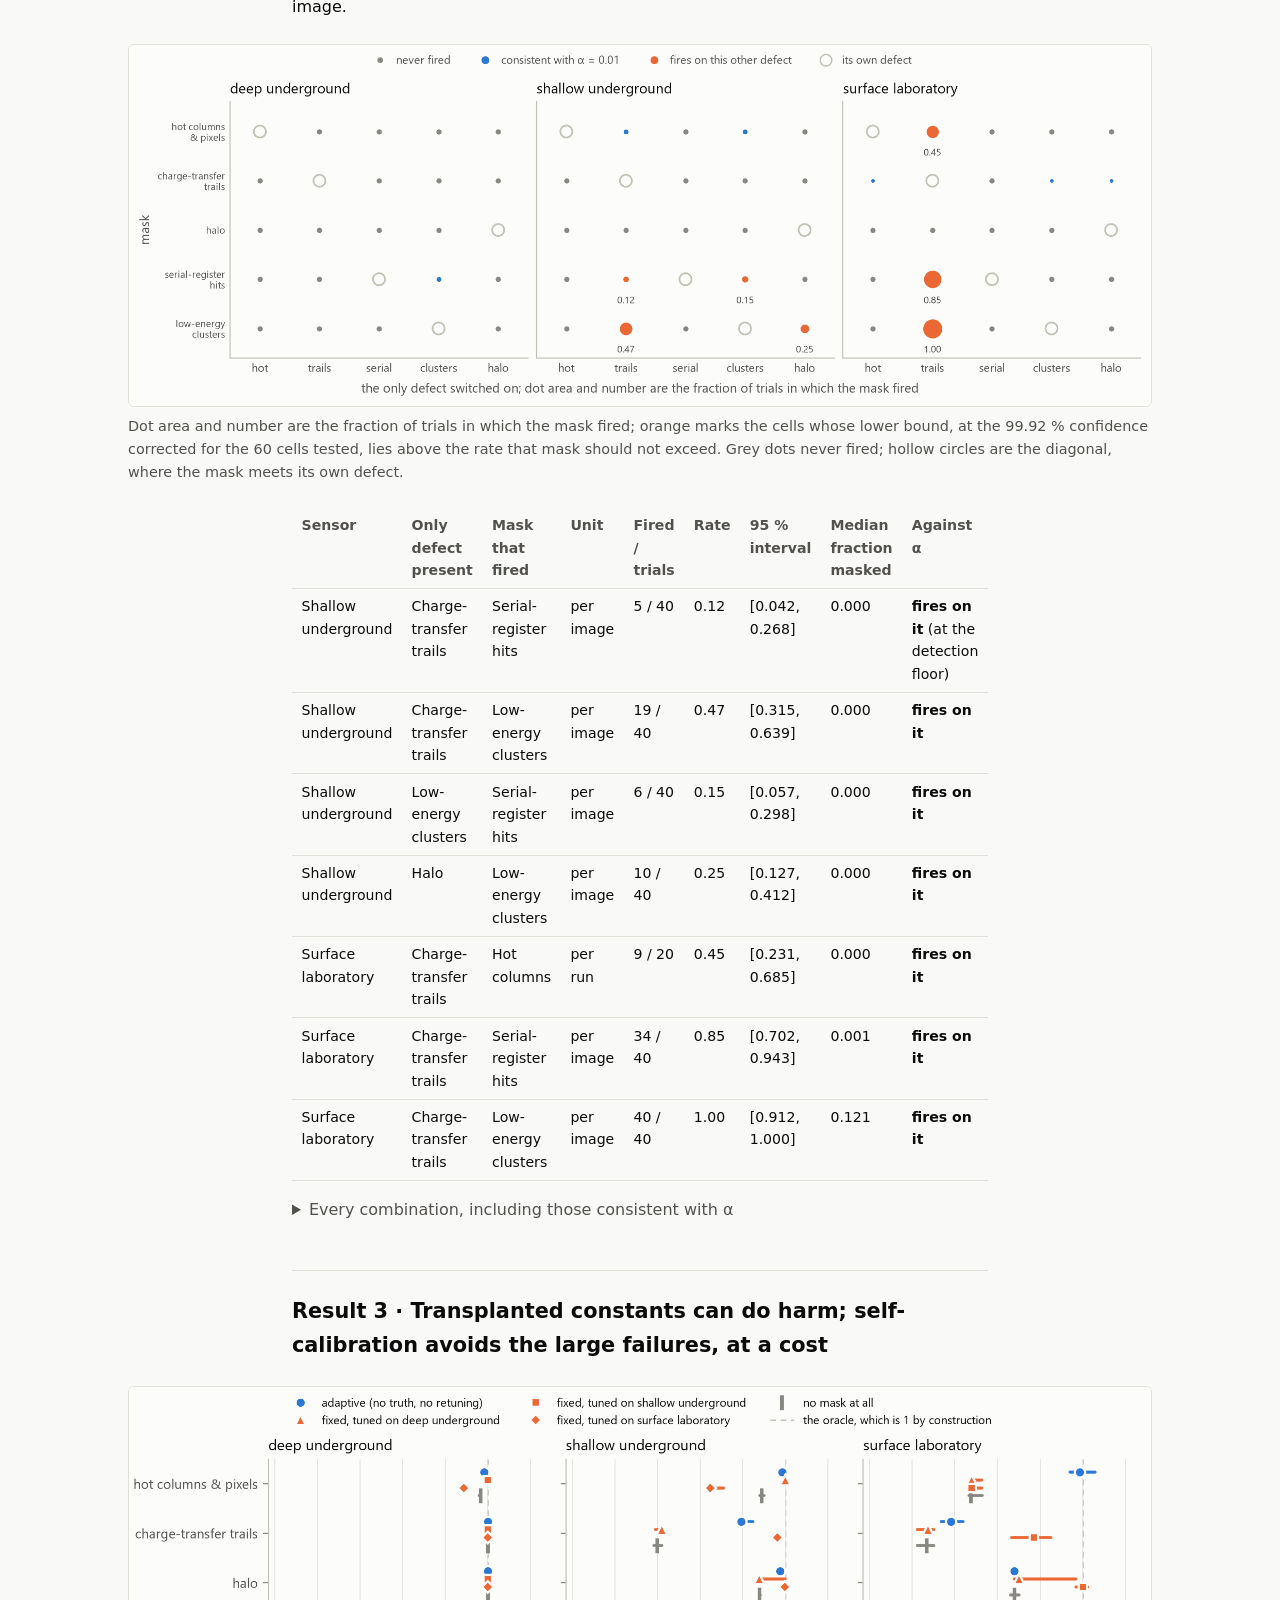
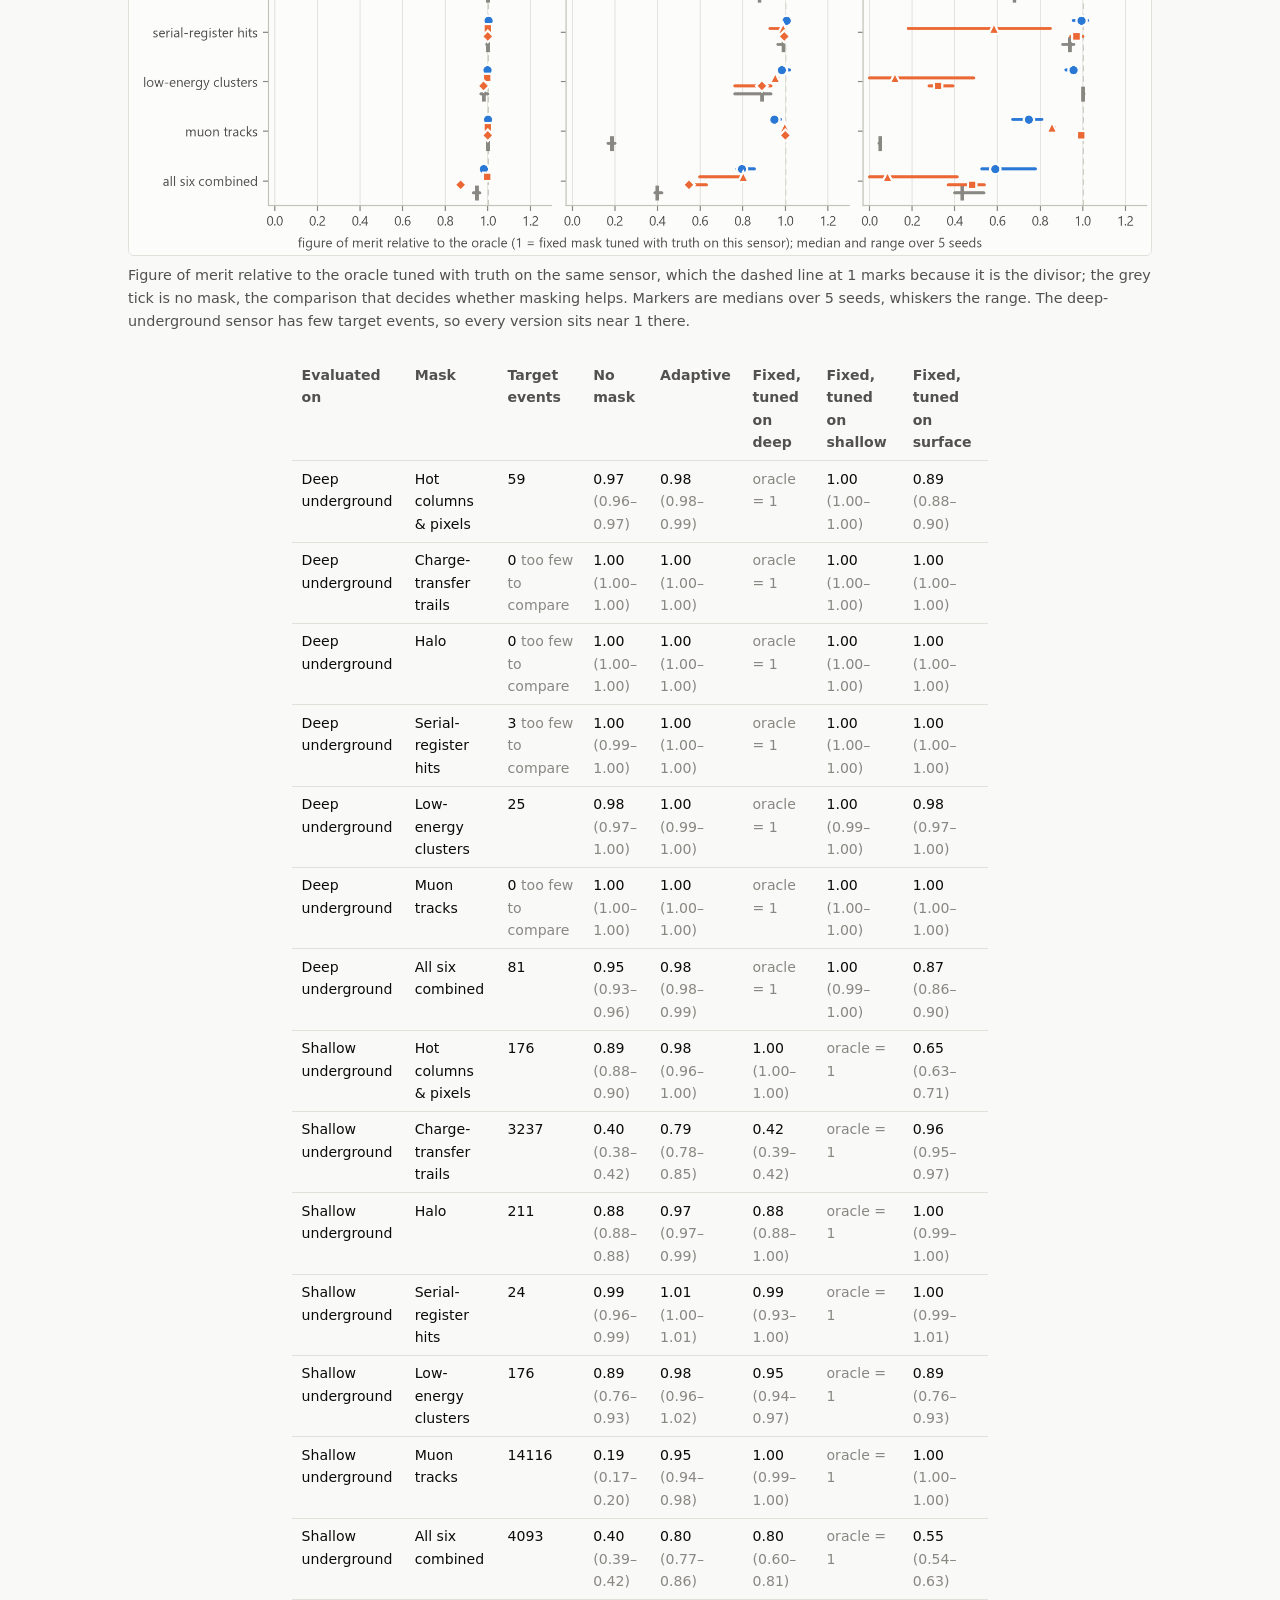
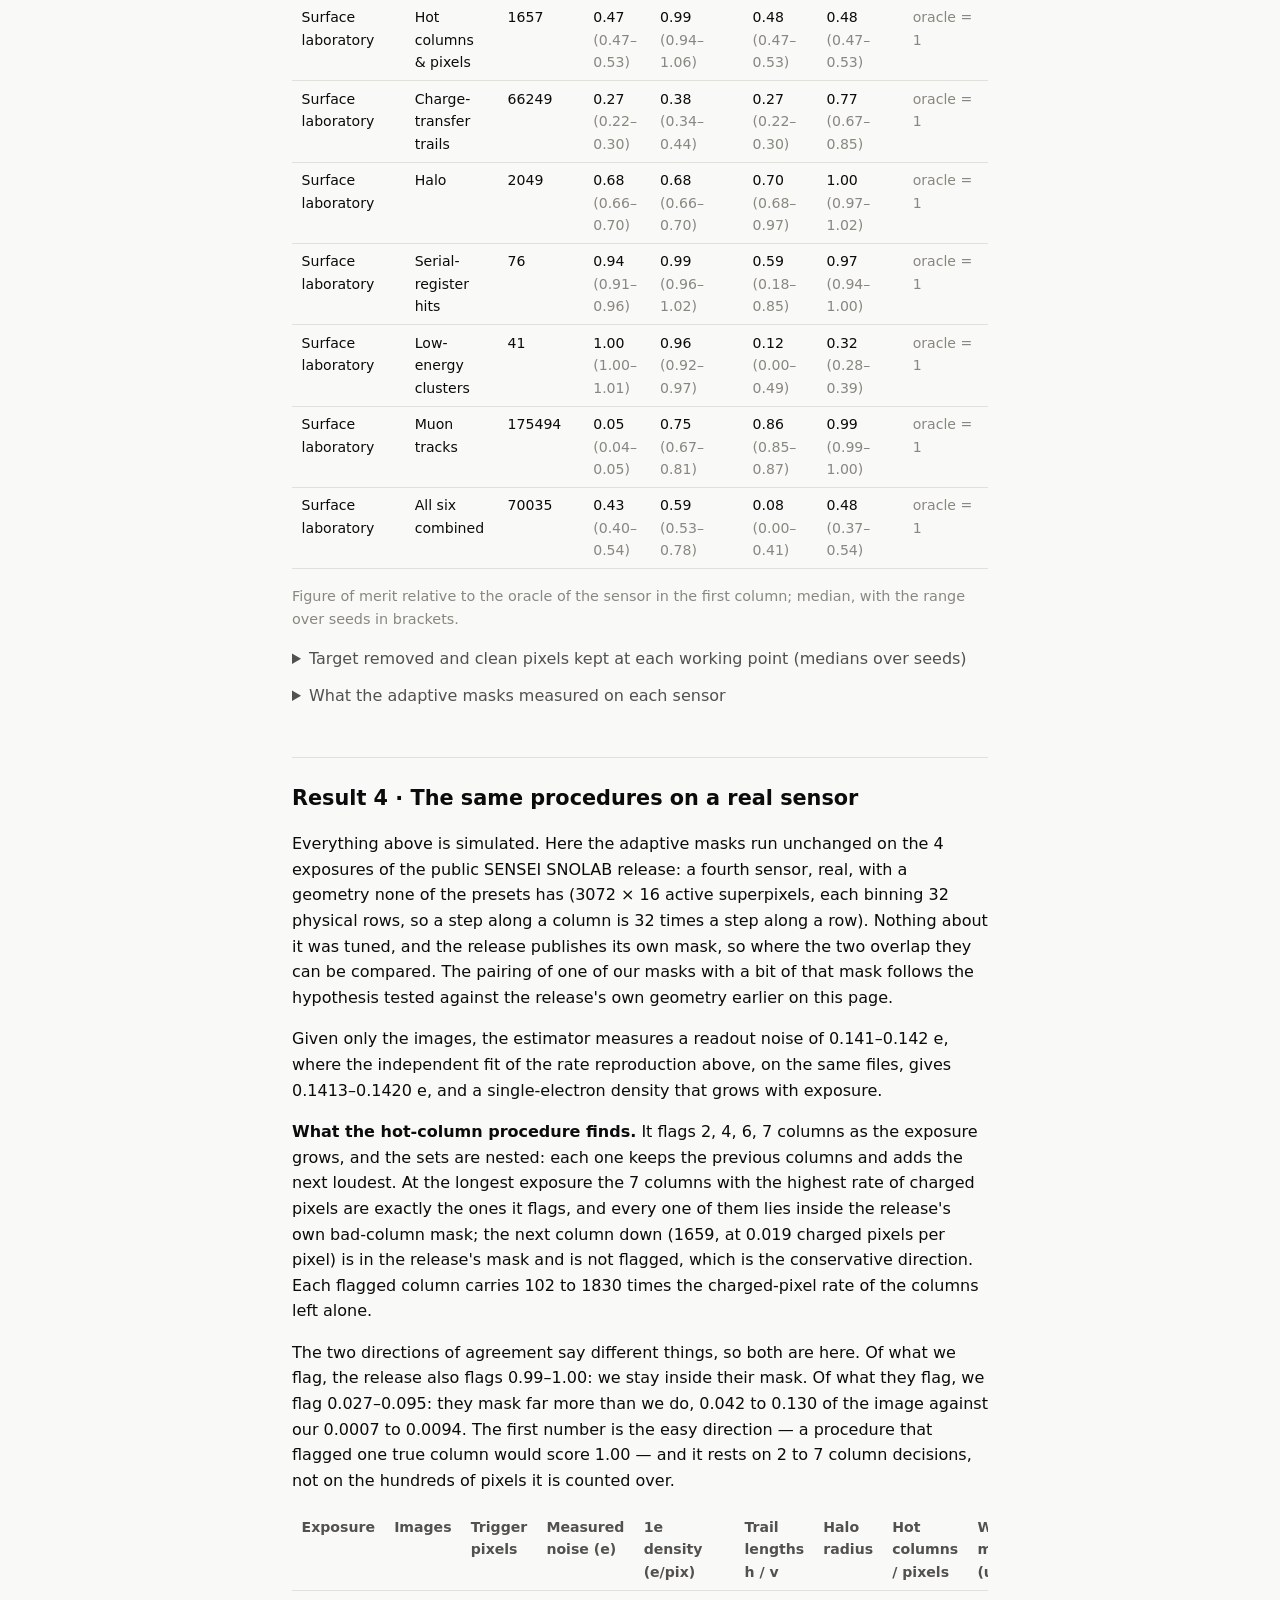
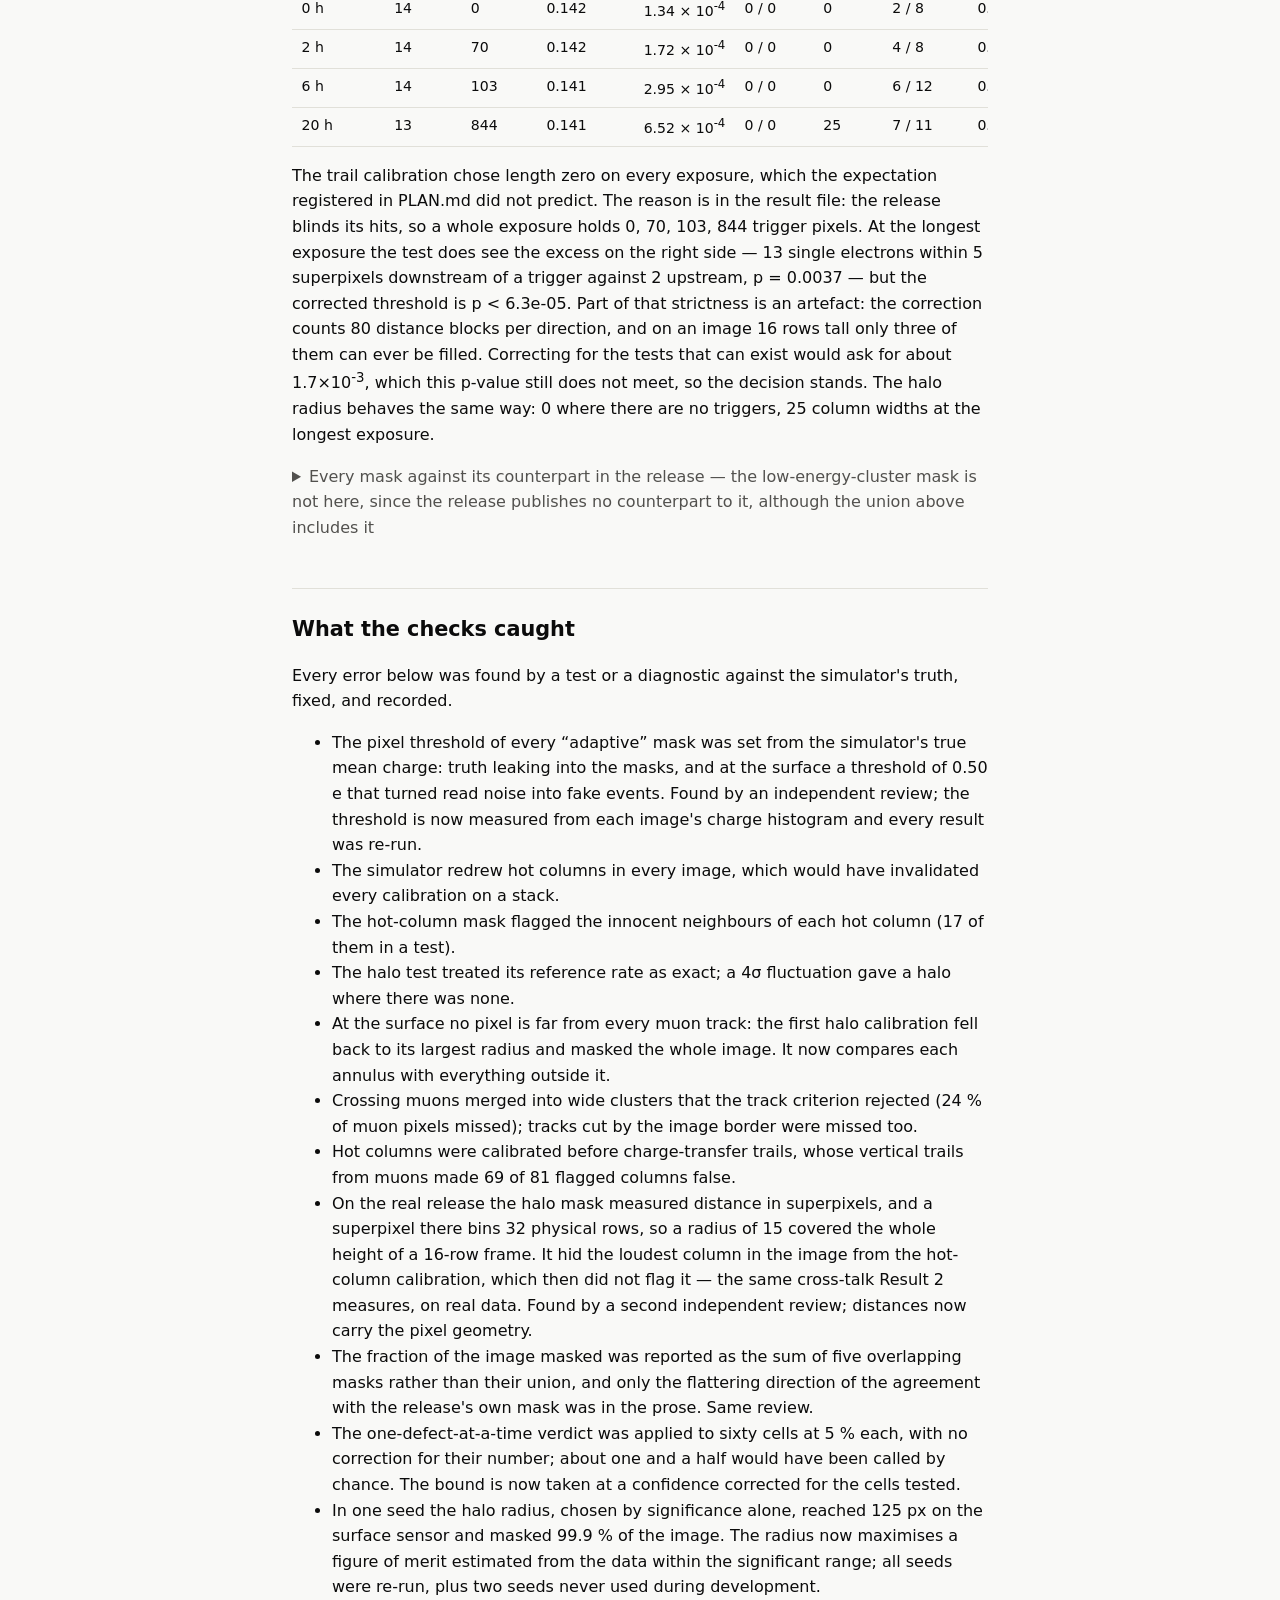
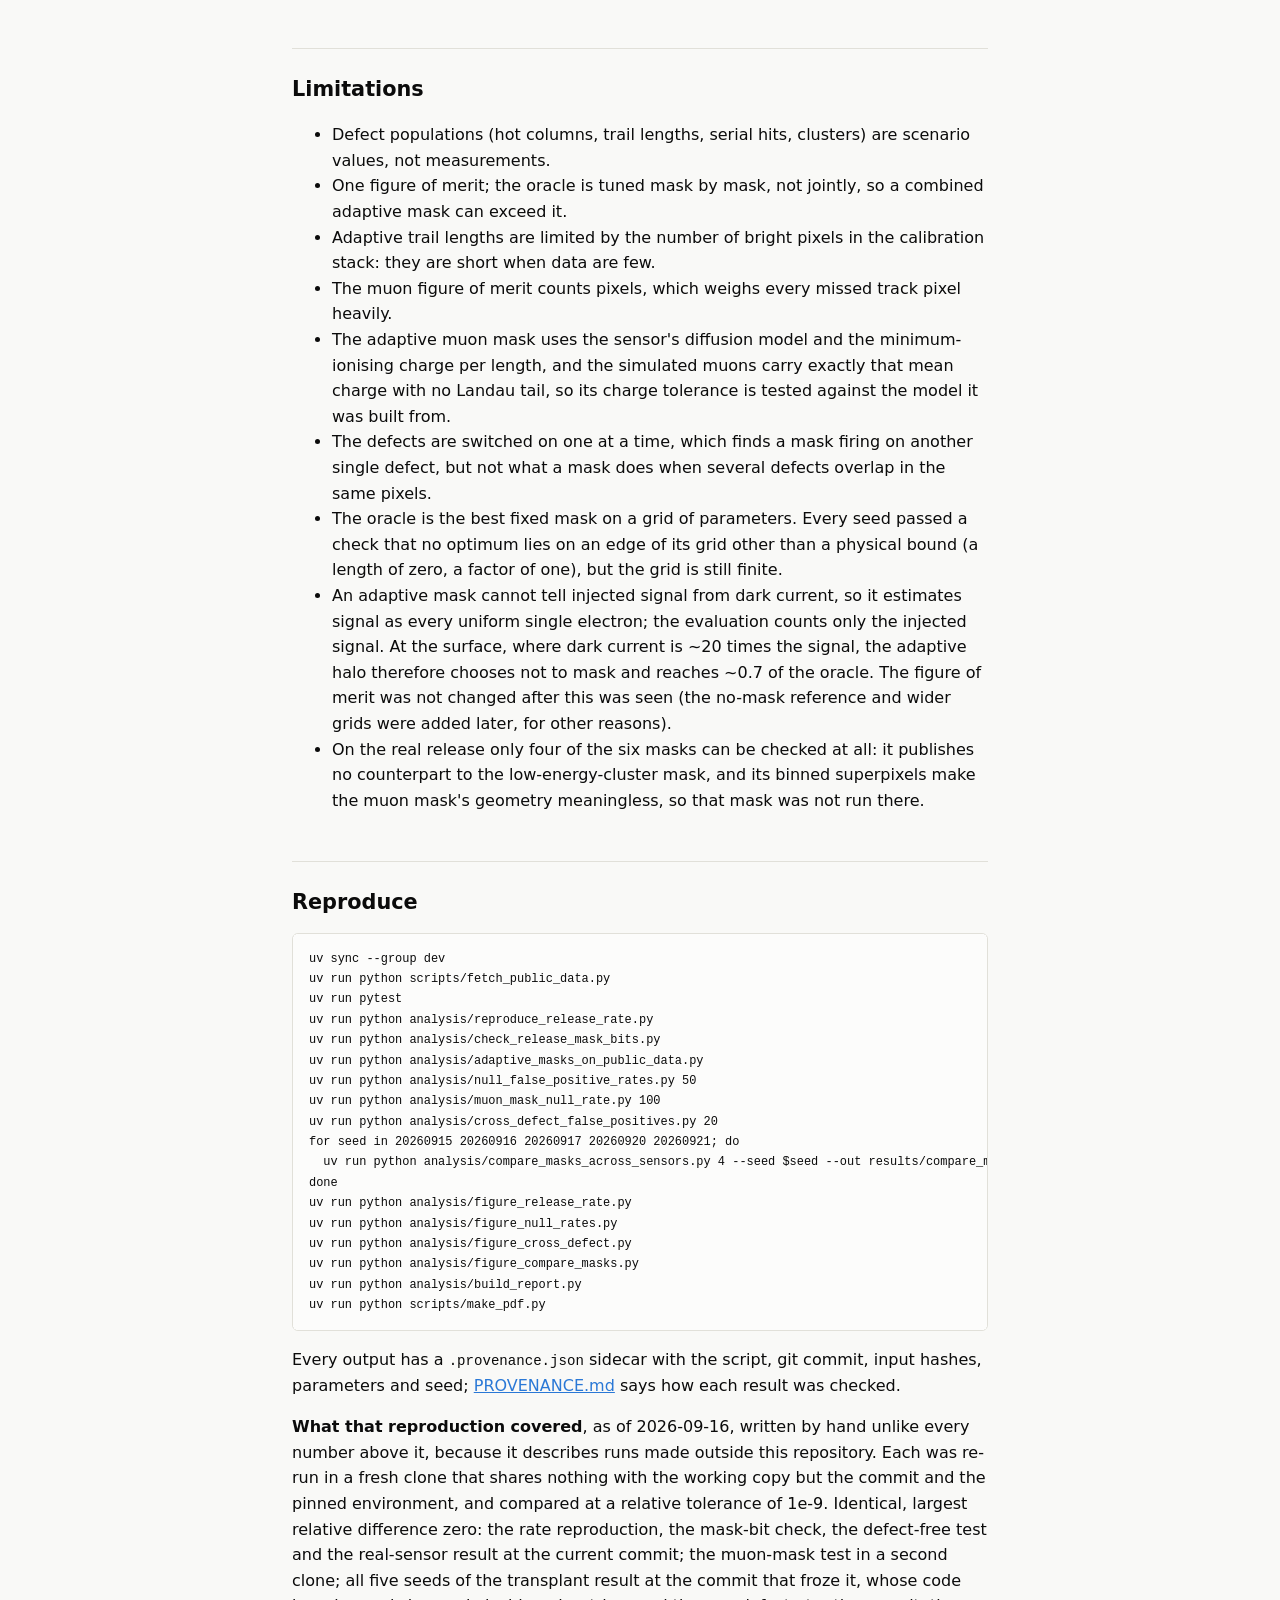
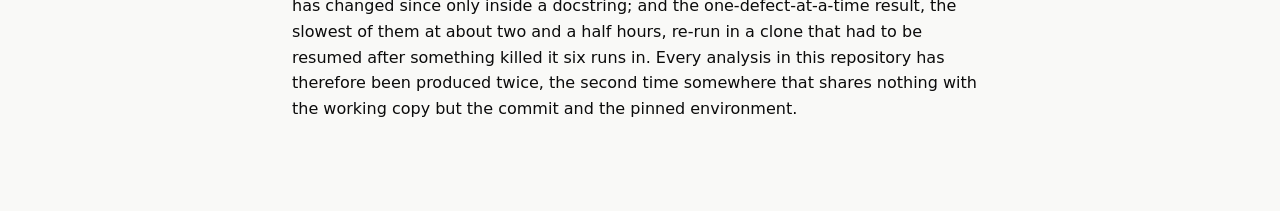
==== commit 79283d64: "The line at 1 no longer looks like the grey series it is not A reader asked why the figure draws "a " ====
--- a/report/index.html
+++ b/report/index.html
@@ -154,7 +154,7 @@
 
 <h2>Result 3 &middot; Transplanted constants can do harm; self-calibration avoids the large failures, at a cost</h2>
 <div class="wide">
-<figure><img src='figures/compare_masks.png' alt='Small multiples for three sensors: figure of merit of adaptive masks and of fixed masks transplanted from other sensors, relative to the oracle.' loading='lazy'><figcaption>Figure of merit relative to the oracle tuned with truth on the same sensor (vertical line). Markers are medians over 5 seeds, whiskers the range. The deep-underground sensor has few target events, so every version sits near 1 there.</figcaption></figure>
+<figure><img src='figures/compare_masks.png' alt='Small multiples for three sensors: figure of merit of adaptive masks and of fixed masks transplanted from other sensors, relative to the oracle.' loading='lazy'><figcaption>Figure of merit relative to the oracle tuned with truth on the same sensor, which the dashed line at 1 marks because it is the divisor; the grey tick is no mask, the comparison that decides whether masking helps. Markers are medians over 5 seeds, whiskers the range. The deep-underground sensor has few target events, so every version sits near 1 there.</figcaption></figure>
 </div>
 <div class='table-wrap'><table class=''><thead><tr><th scope='col'>Evaluated on</th><th scope='col'>Mask</th><th scope='col'>Target events</th><th scope='col'>No mask</th><th scope='col'>Adaptive</th><th scope='col'>Fixed, tuned on deep</th><th scope='col'>Fixed, tuned on shallow</th><th scope='col'>Fixed, tuned on surface</th></tr></thead><tbody><tr><td>Deep underground</td><td>Hot columns & pixels</td><td>59</td><td>0.97 <span class='range'>(0.96&ndash;0.97)</span></td><td>0.98 <span class='range'>(0.98&ndash;0.99)</span></td><td><span class='range'>oracle = 1</span></td><td>1.00 <span class='range'>(1.00&ndash;1.00)</span></td><td>0.89 <span class='range'>(0.88&ndash;0.90)</span></td></tr><tr><td>Deep underground</td><td>Charge-transfer trails</td><td>0 <span class='range'>too few to compare</span></td><td>1.00 <span class='range'>(1.00&ndash;1.00)</span></td><td>1.00 <span class='range'>(1.00&ndash;1.00)</span></td><td><span class='range'>oracle = 1</span></td><td>1.00 <span class='range'>(1.00&ndash;1.00)</span></td><td>1.00 <span class='range'>(1.00&ndash;1.00)</span></td></tr><tr><td>Deep underground</td><td>Halo</td><td>0 <span class='range'>too few to compare</span></td><td>1.00 <span class='range'>(1.00&ndash;1.00)</span></td><td>1.00 <span class='range'>(1.00&ndash;1.00)</span></td><td><span class='range'>oracle = 1</span></td><td>1.00 <span class='range'>(1.00&ndash;1.00)</span></td><td>1.00 <span class='range'>(1.00&ndash;1.00)</span></td></tr><tr><td>Deep underground</td><td>Serial-register hits</td><td>3 <span class='range'>too few to compare</span></td><td>1.00 <span class='range'>(0.99&ndash;1.00)</span></td><td>1.00 <span class='range'>(1.00&ndash;1.00)</span></td><td><span class='range'>oracle = 1</span></td><td>1.00 <span class='range'>(1.00&ndash;1.00)</span></td><td>1.00 <span class='range'>(1.00&ndash;1.00)</span></td></tr><tr><td>Deep underground</td><td>Low-energy clusters</td><td>25</td><td>0.98 <span class='range'>(0.97&ndash;1.00)</span></td><td>1.00 <span class='range'>(0.99&ndash;1.00)</span></td><td><span class='range'>oracle = 1</span></td><td>1.00 <span class='range'>(0.99&ndash;1.00)</span></td><td>0.98 <span class='range'>(0.97&ndash;1.00)</span></td></tr><tr><td>Deep underground</td><td>Muon tracks</td><td>0 <span class='range'>too few to compare</span></td><td>1.00 <span class='range'>(1.00&ndash;1.00)</span></td><td>1.00 <span class='range'>(1.00&ndash;1.00)</span></td><td><span class='range'>oracle = 1</span></td><td>1.00 <span class='range'>(1.00&ndash;1.00)</span></td><td>1.00 <span class='range'>(1.00&ndash;1.00)</span></td></tr><tr><td>Deep underground</td><td>All six combined</td><td>81</td><td>0.95 <span class='range'>(0.93&ndash;0.96)</span></td><td>0.98 <span class='range'>(0.98&ndash;0.99)</span></td><td><span class='range'>oracle = 1</span></td><td>1.00 <span class='range'>(0.99&ndash;1.00)</span></td><td>0.87 <span class='range'>(0.86&ndash;0.90)</span></td></tr><tr><td>Shallow underground</td><td>Hot columns & pixels</td><td>176</td><td>0.89 <span class='range'>(0.88&ndash;0.90)</span></td><td>0.98 <span class='range'>(0.96&ndash;1.00)</span></td><td>1.00 <span class='range'>(1.00&ndash;1.00)</span></td><td><span class='range'>oracle = 1</span></td><td>0.65 <span class='range'>(0.63&ndash;0.71)</span></td></tr><tr><td>Shallow underground</td><td>Charge-transfer trails</td><td>3237</td><td>0.40 <span class='range'>(0.38&ndash;0.42)</span></td><td>0.79 <span class='range'>(0.78&ndash;0.85)</span></td><td>0.42 <span class='range'>(0.39&ndash;0.42)</span></td><td><span class='range'>oracle = 1</span></td><td>0.96 <span class='range'>(0.95&ndash;0.97)</span></td></tr><tr><td>Shallow underground</td><td>Halo</td><td>211</td><td>0.88 <span class='range'>(0.88&ndash;0.88)</span></td><td>0.97 <span class='range'>(0.97&ndash;0.99)</span></td><td>0.88 <span class='range'>(0.88&ndash;1.00)</span></td><td><span class='range'>oracle = 1</span></td><td>1.00 <span class='range'>(0.99&ndash;1.00)</span></td></tr><tr><td>Shallow underground</td><td>Serial-register hits</td><td>24</td><td>0.99 <span class='range'>(0.96&ndash;0.99)</span></td><td>1.01 <span class='range'>(1.00&ndash;1.01)</span></td><td>0.99 <span class='range'>(0.93&ndash;1.00)</span></td><td><span class='range'>oracle = 1</span></td><td>1.00 <span class='range'>(0.99&ndash;1.01)</span></td></tr><tr><td>Shallow underground</td><td>Low-energy clusters</td><td>176</td><td>0.89 <span class='range'>(0.76&ndash;0.93)</span></td><td>0.98 <span class='range'>(0.96&ndash;1.02)</span></td><td>0.95 <span class='range'>(0.94&ndash;0.97)</span></td><td><span class='range'>oracle = 1</span></td><td>0.89 <span class='range'>(0.76&ndash;0.93)</span></td></tr><tr><td>Shallow underground</td><td>Muon tracks</td><td>14116</td><td>0.19 <span class='range'>(0.17&ndash;0.20)</span></td><td>0.95 <span class='range'>(0.94&ndash;0.98)</span></td><td>1.00 <span class='range'>(0.99&ndash;1.00)</span></td><td><span class='range'>oracle = 1</span></td><td>1.00 <span class='range'>(1.00&ndash;1.00)</span></td></tr><tr><td>Shallow underground</td><td>All six combined</td><td>4093</td><td>0.40 <span class='range'>(0.39&ndash;0.42)</span></td><td>0.80 <span class='range'>(0.77&ndash;0.86)</span></td><td>0.80 <span class='range'>(0.60&ndash;0.81)</span></td><td><span class='range'>oracle = 1</span></td><td>0.55 <span class='range'>(0.54&ndash;0.63)</span></td></tr><tr><td>Surface laboratory</td><td>Hot columns & pixels</td><td>1657</td><td>0.47 <span class='range'>(0.47&ndash;0.53)</span></td><td>0.99 <span class='range'>(0.94&ndash;1.06)</span></td><td>0.48 <span class='range'>(0.47&ndash;0.53)</span></td><td>0.48 <span class='range'>(0.47&ndash;0.53)</span></td><td><span class='range'>oracle = 1</span></td></tr><tr><td>Surface laboratory</td><td>Charge-transfer trails</td><td>66249</td><td>0.27 <span class='range'>(0.22&ndash;0.30)</span></td><td>0.38 <span class='range'>(0.34&ndash;0.44)</span></td><td>0.27 <span class='range'>(0.22&ndash;0.30)</span></td><td>0.77 <span class='range'>(0.67&ndash;0.85)</span></td><td><span class='range'>oracle = 1</span></td></tr><tr><td>Surface laboratory</td><td>Halo</td><td>2049</td><td>0.68 <span class='range'>(0.66&ndash;0.70)</span></td><td>0.68 <span class='range'>(0.66&ndash;0.70)</span></td><td>0.70 <span class='range'>(0.68&ndash;0.97)</span></td><td>1.00 <span class='range'>(0.97&ndash;1.02)</span></td><td><span class='range'>oracle = 1</span></td></tr><tr><td>Surface laboratory</td><td>Serial-register hits</td><td>76</td><td>0.94 <span class='range'>(0.91&ndash;0.96)</span></td><td>0.99 <span class='range'>(0.96&ndash;1.02)</span></td><td>0.59 <span class='range'>(0.18&ndash;0.85)</span></td><td>0.97 <span class='range'>(0.94&ndash;1.00)</span></td><td><span class='range'>oracle = 1</span></td></tr><tr><td>Surface laboratory</td><td>Low-energy clusters</td><td>41</td><td>1.00 <span class='range'>(1.00&ndash;1.01)</span></td><td>0.96 <span class='range'>(0.92&ndash;0.97)</span></td><td>0.12 <span class='range'>(0.00&ndash;0.49)</span></td><td>0.32 <span class='range'>(0.28&ndash;0.39)</span></td><td><span class='range'>oracle = 1</span></td></tr><tr><td>Surface laboratory</td><td>Muon tracks</td><td>175494</td><td>0.05 <span class='range'>(0.04&ndash;0.05)</span></td><td>0.75 <span class='range'>(0.67&ndash;0.81)</span></td><td>0.86 <span class='range'>(0.85&ndash;0.87)</span></td><td>0.99 <span class='range'>(0.99&ndash;1.00)</span></td><td><span class='range'>oracle = 1</span></td></tr><tr><td>Surface laboratory</td><td>All six combined</td><td>70035</td><td>0.43 <span class='range'>(0.40&ndash;0.54)</span></td><td>0.59 <span class='range'>(0.53&ndash;0.78)</span></td><td>0.08 <span class='range'>(0.00&ndash;0.41)</span></td><td>0.48 <span class='range'>(0.37&ndash;0.54)</span></td><td><span class='range'>oracle = 1</span></td></tr></tbody></table></div>
 <p class="meta">Figure of merit relative to the oracle of the sensor in the first column; median, with the range over seeds in brackets.</p>
